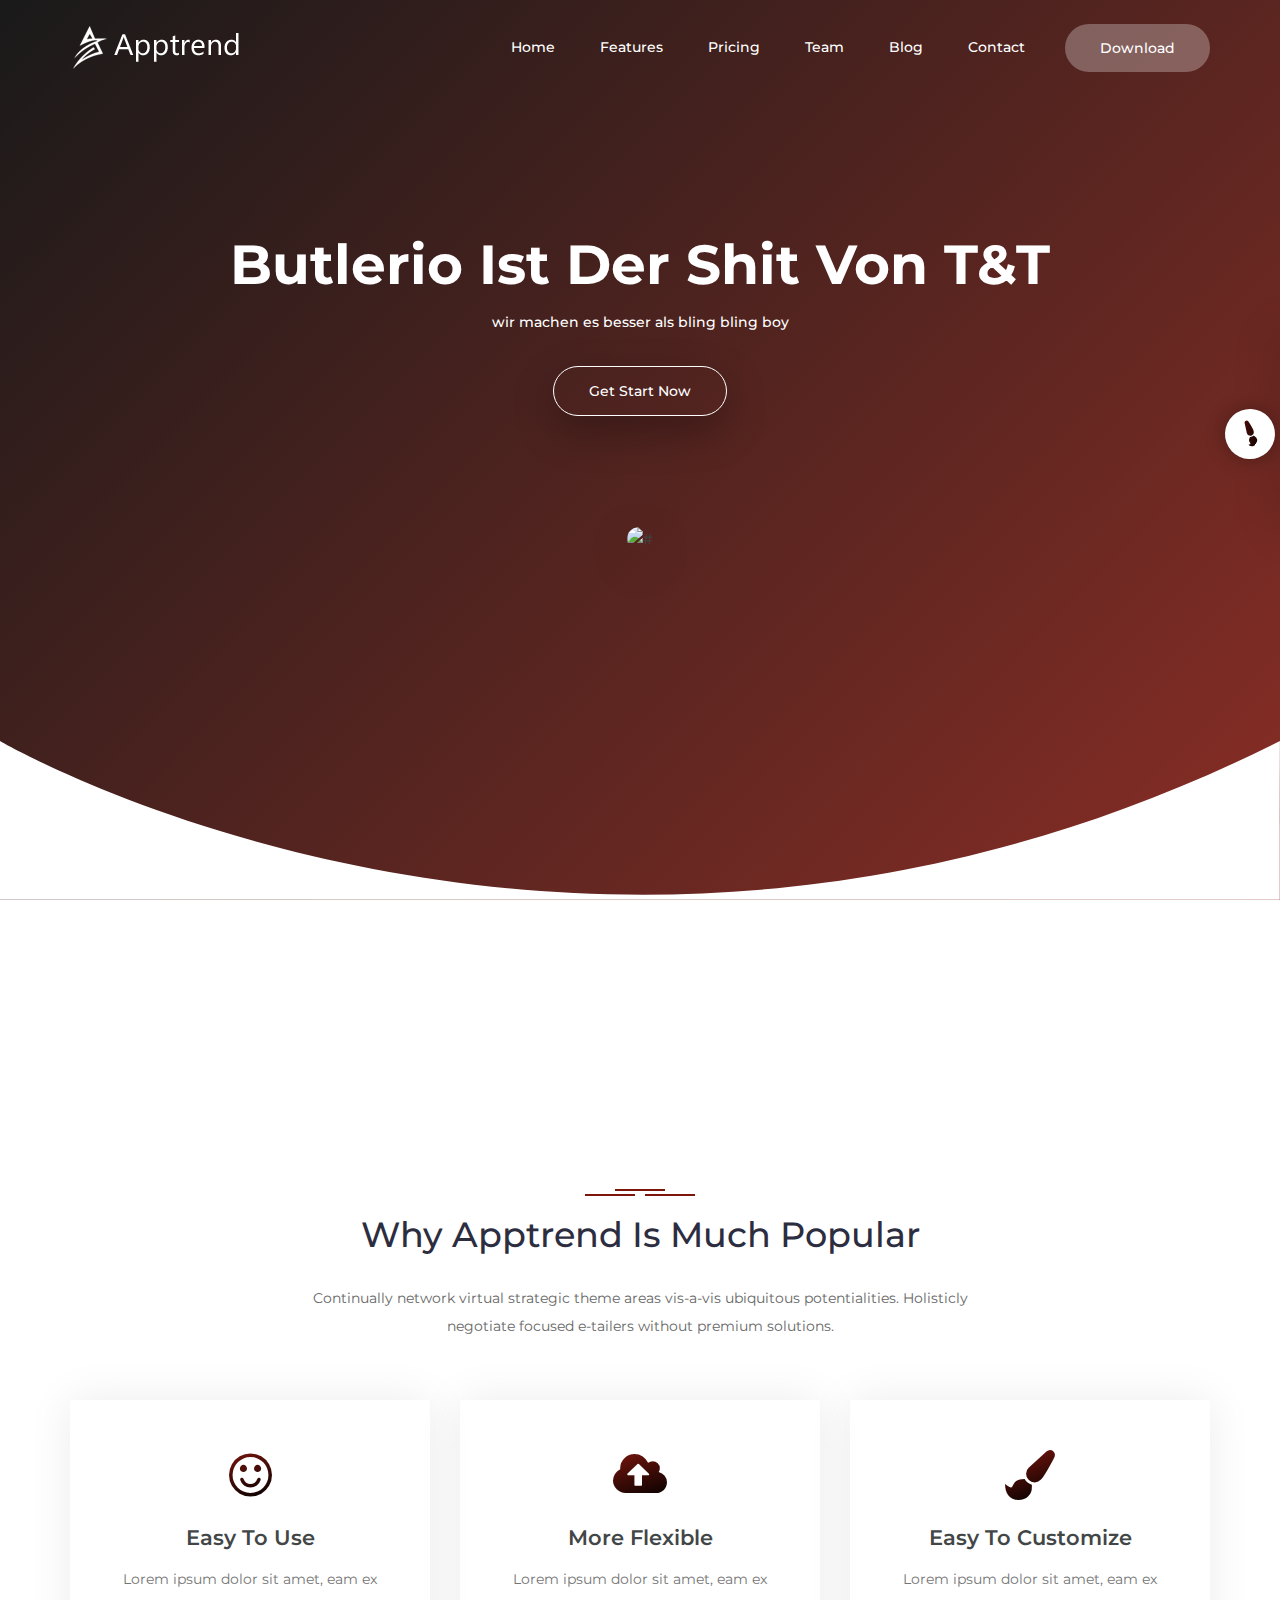
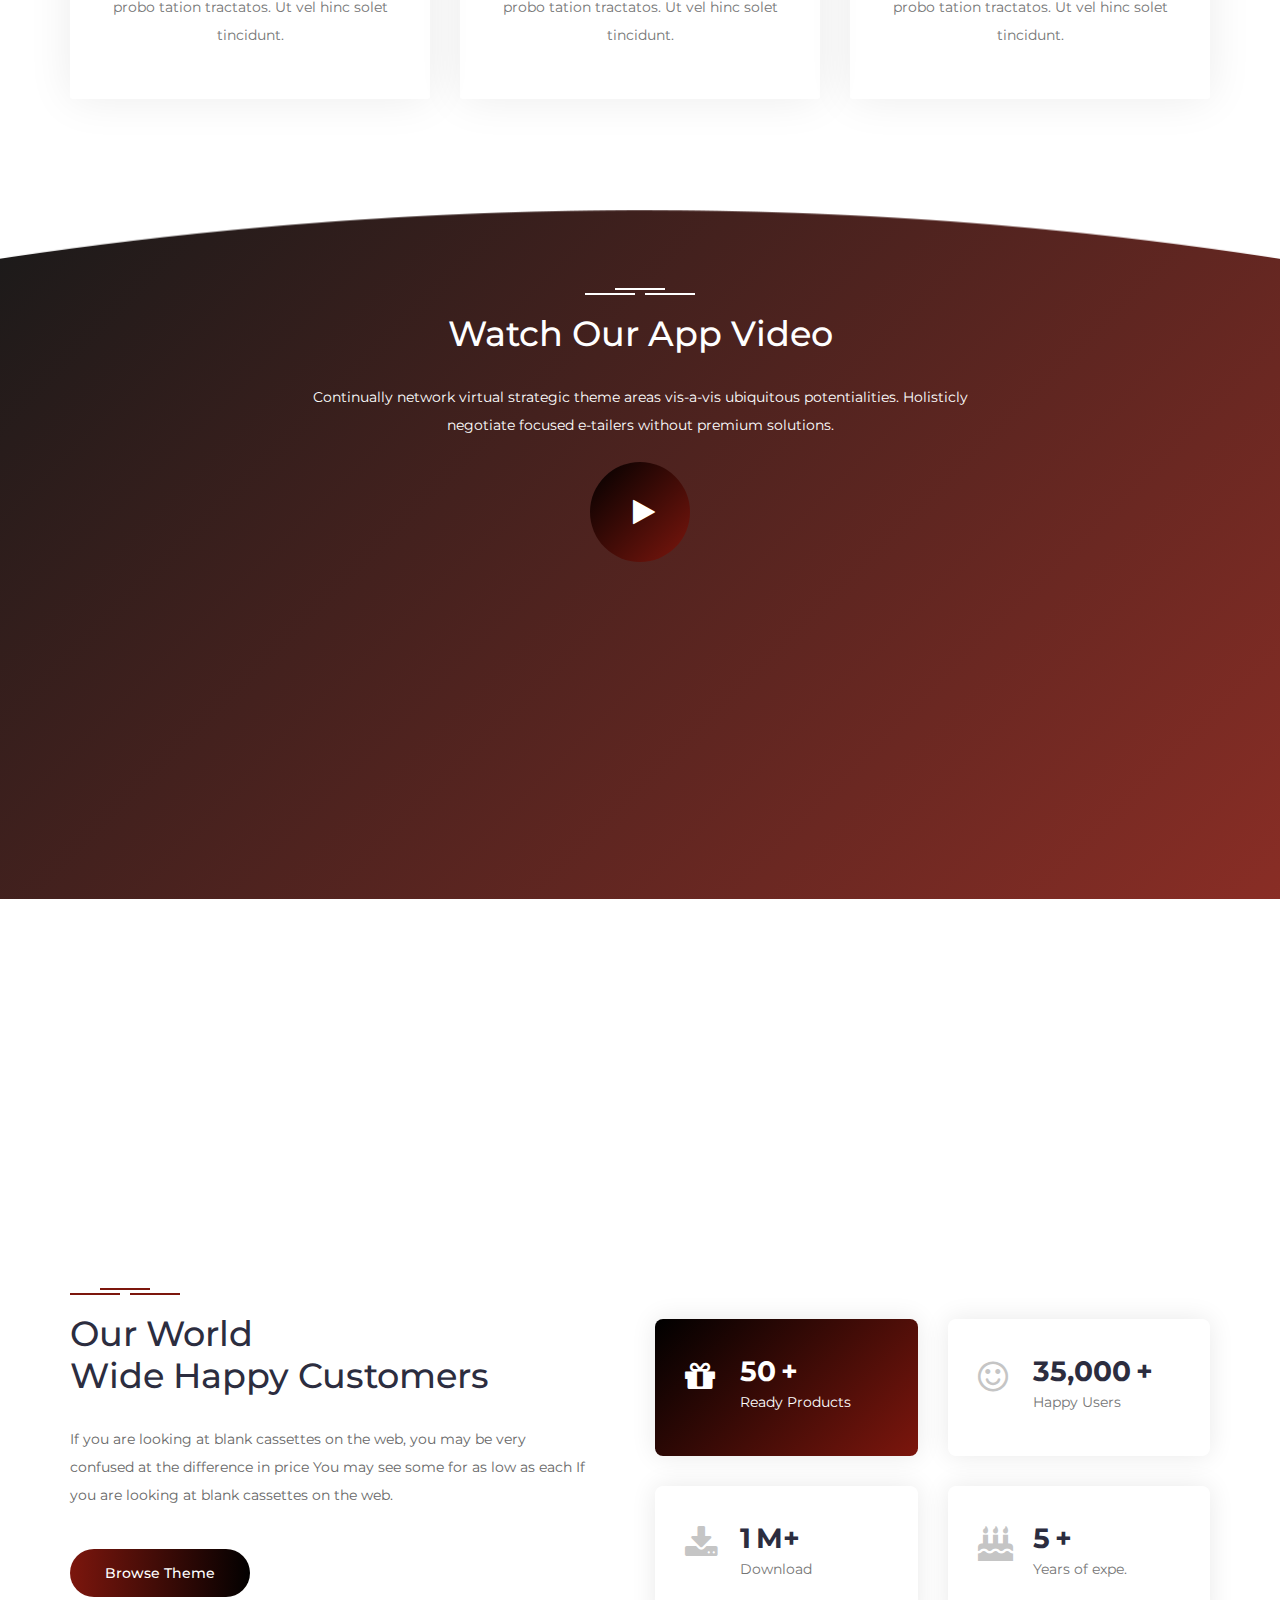
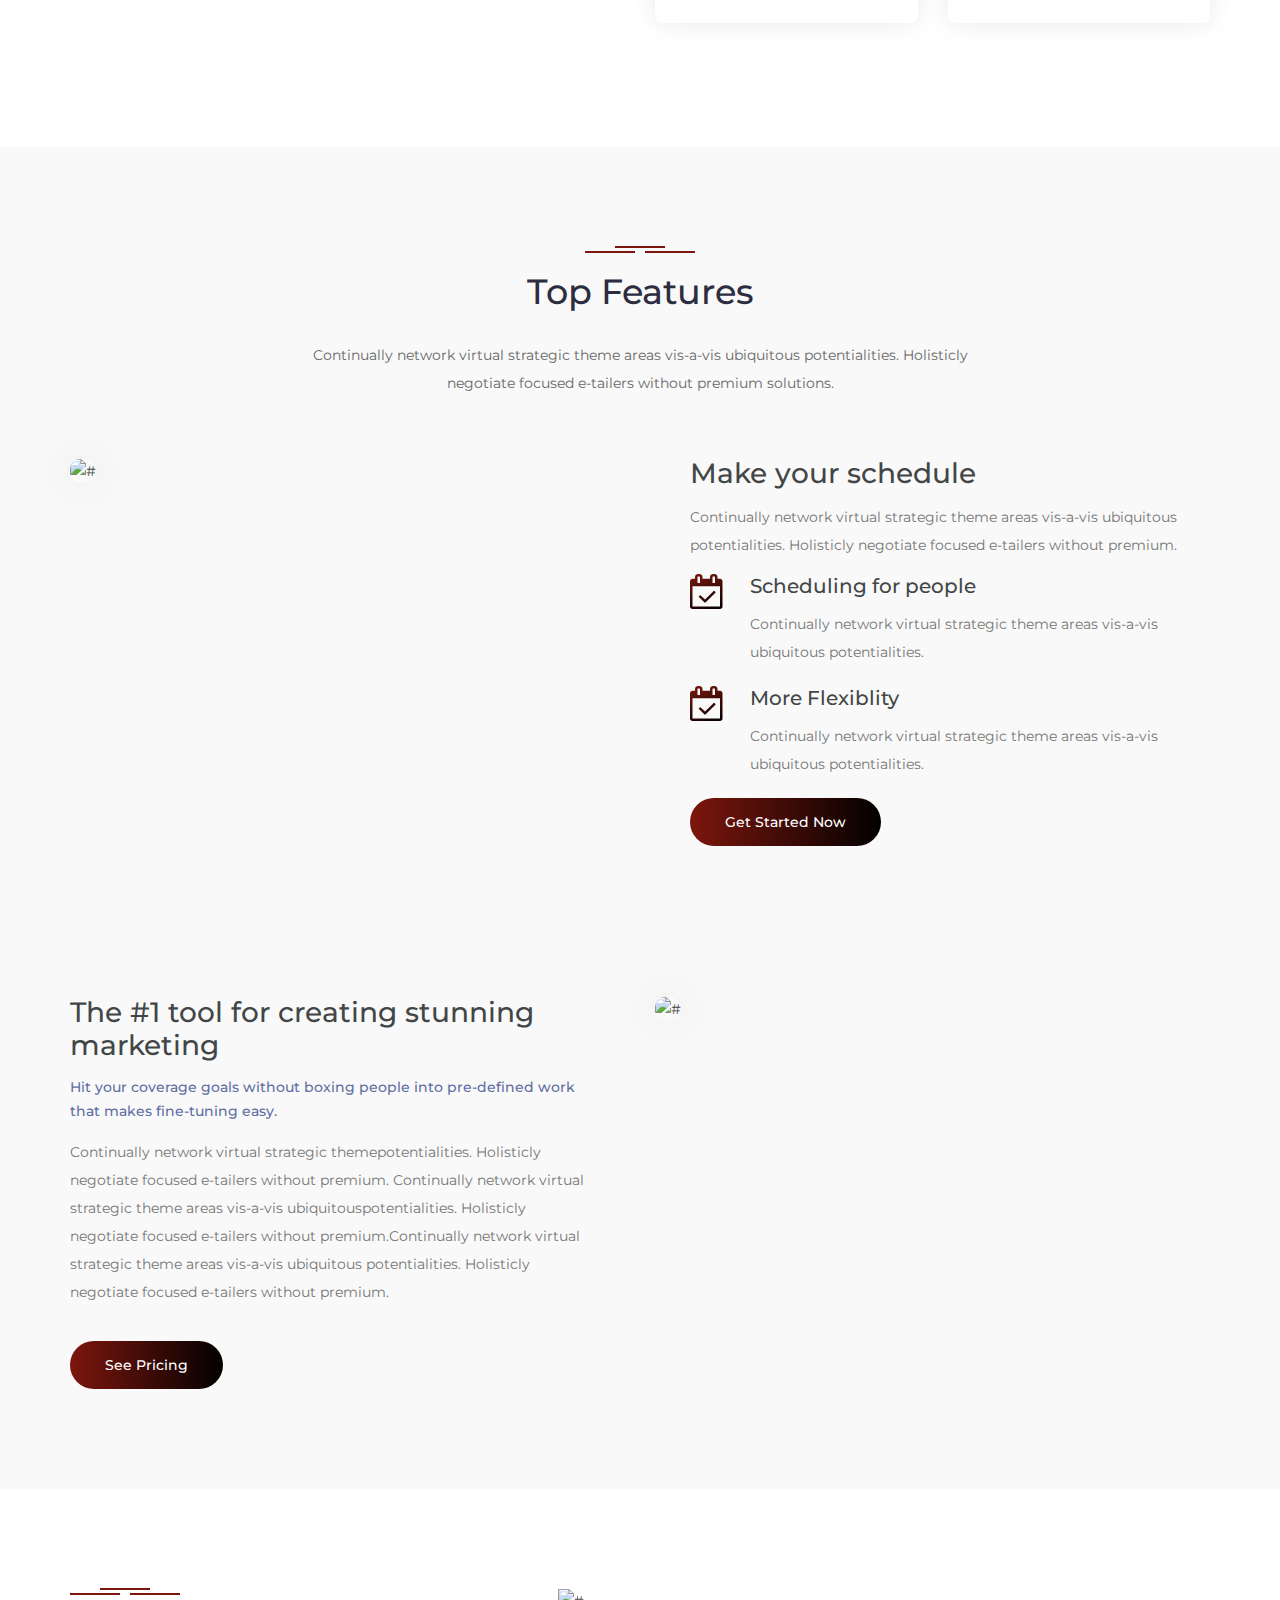
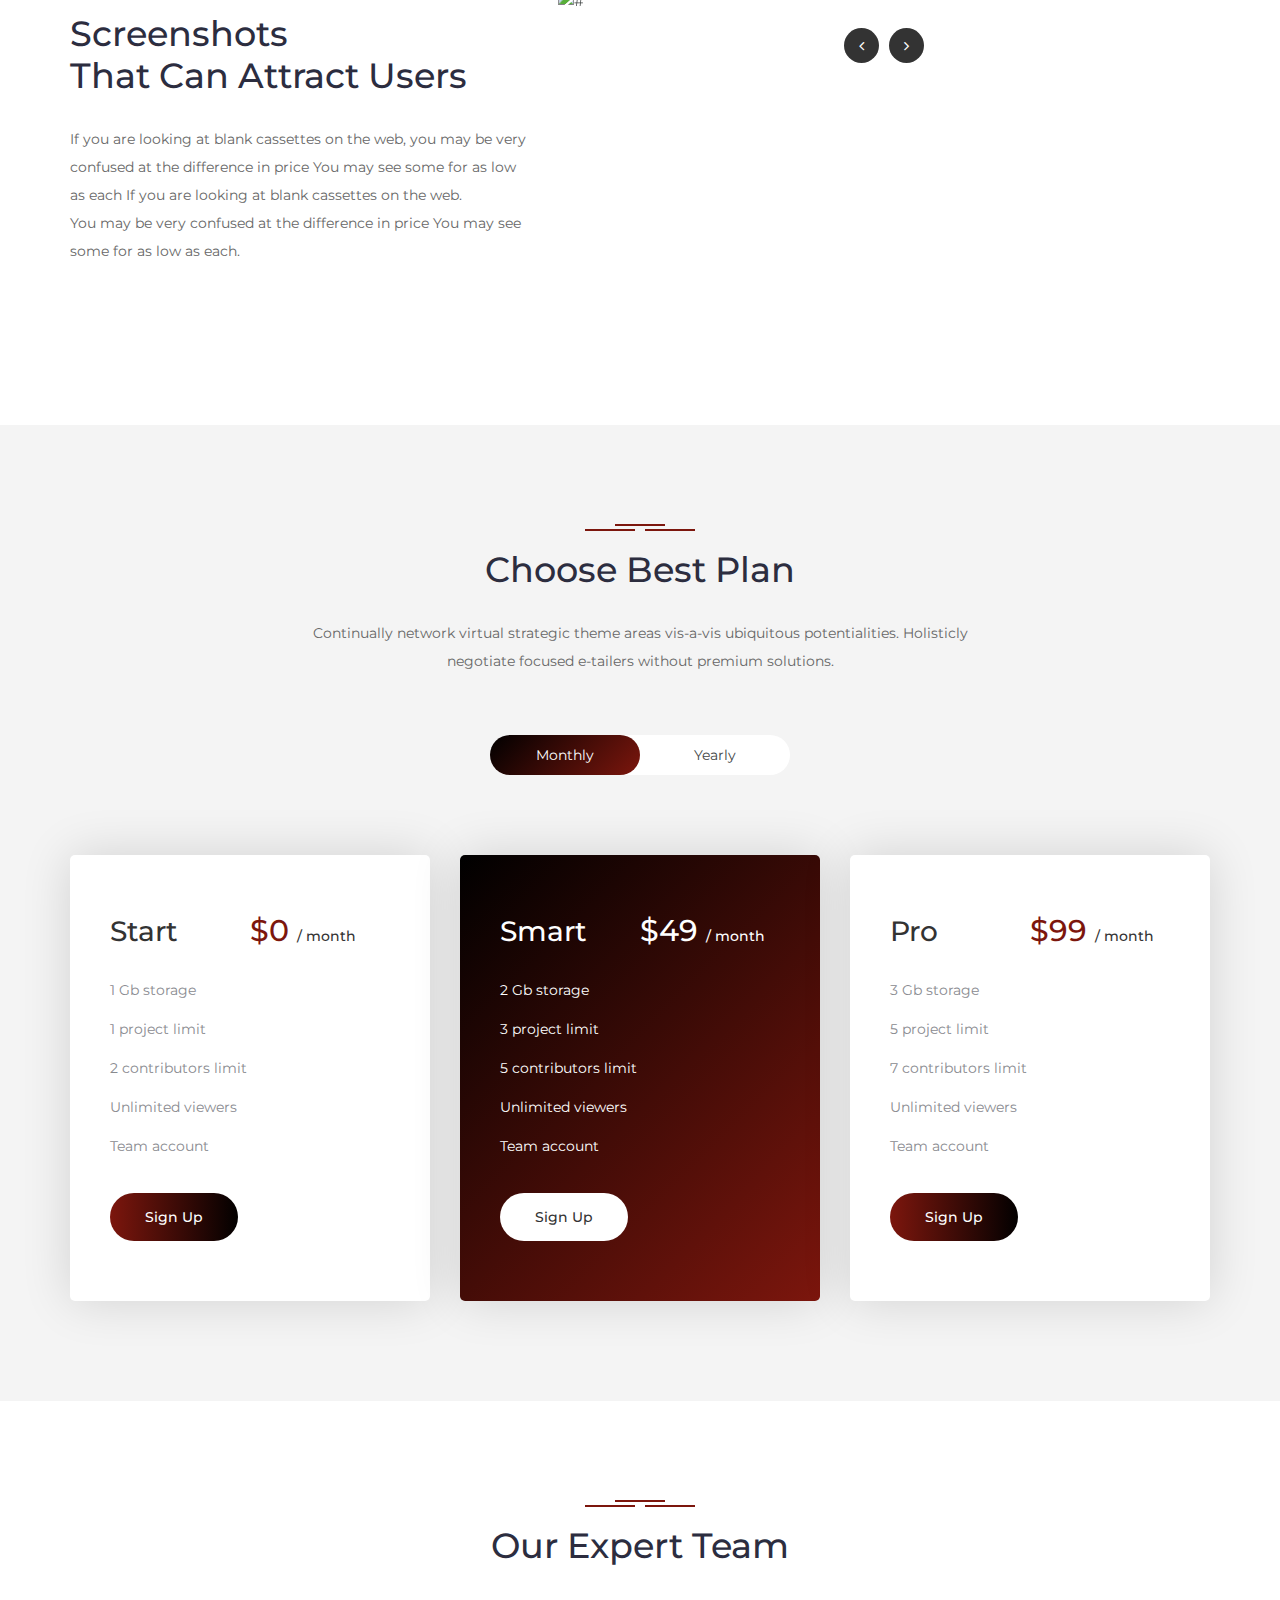
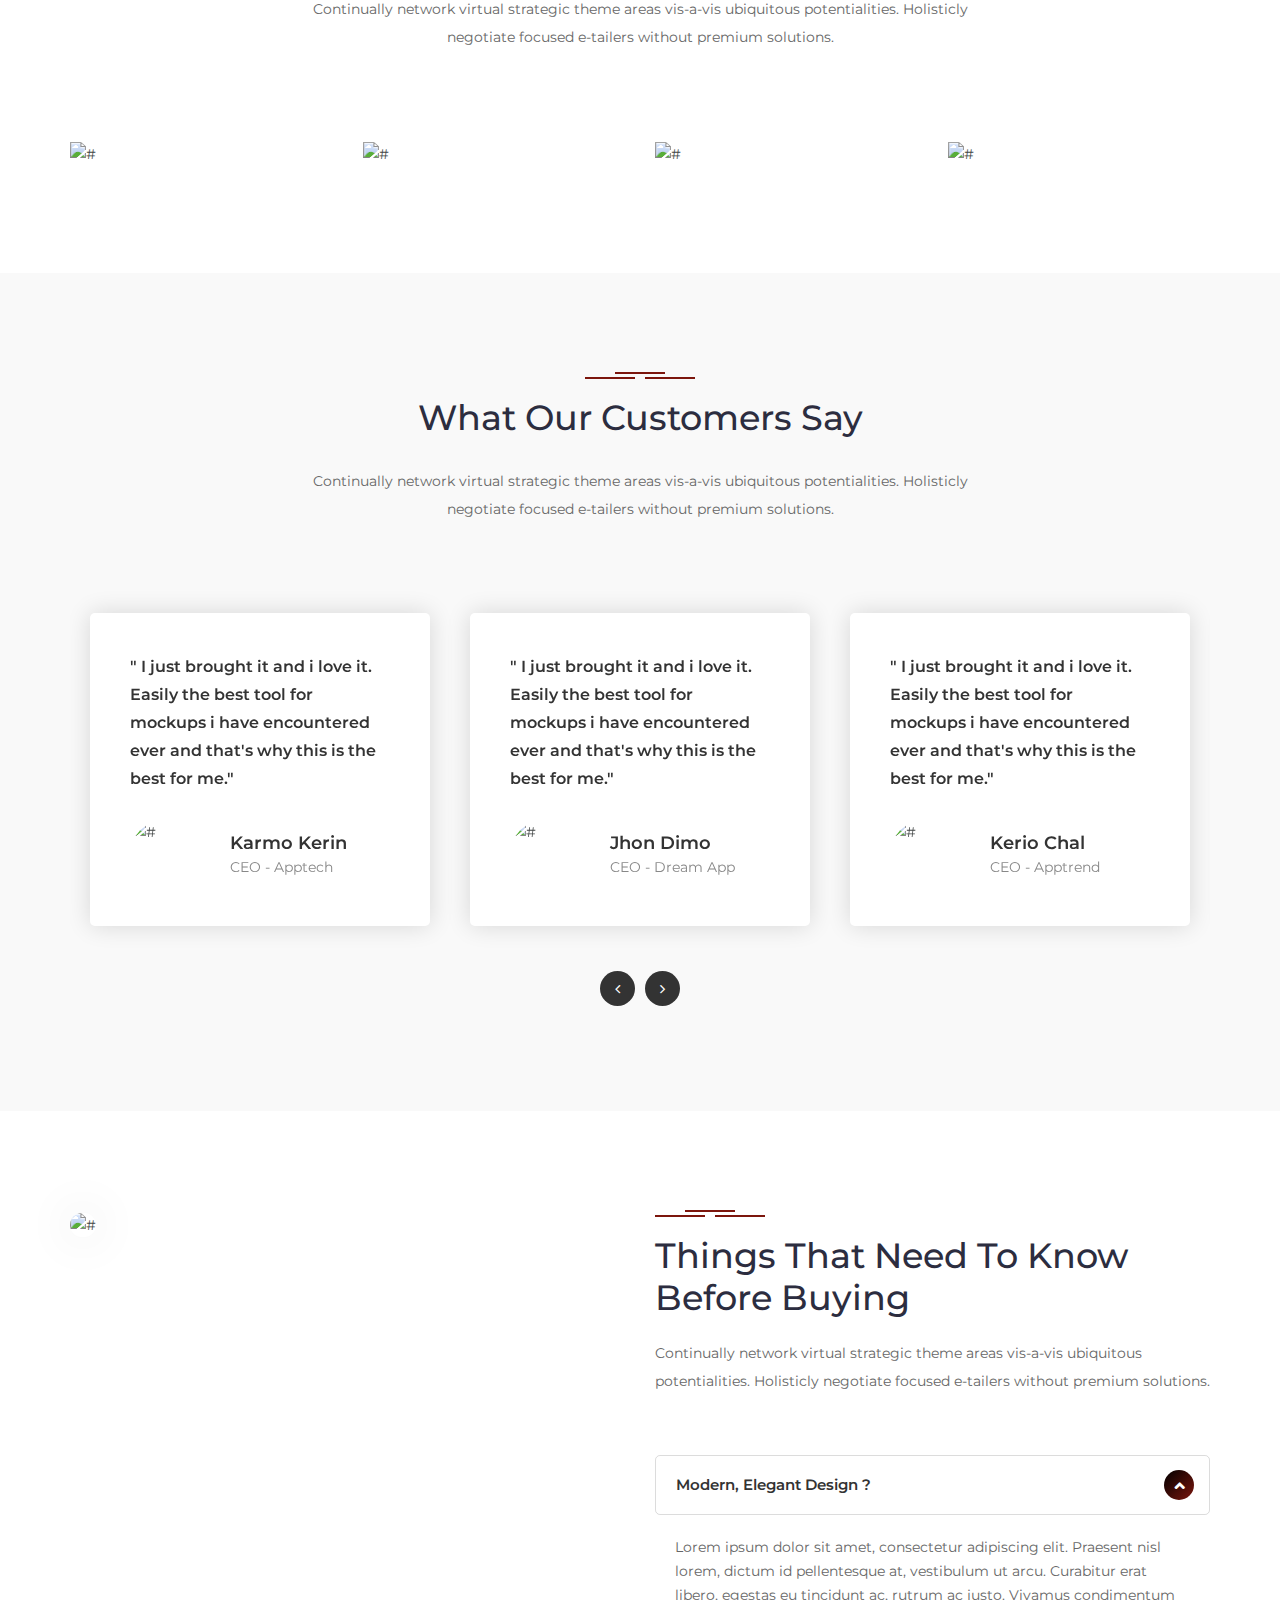
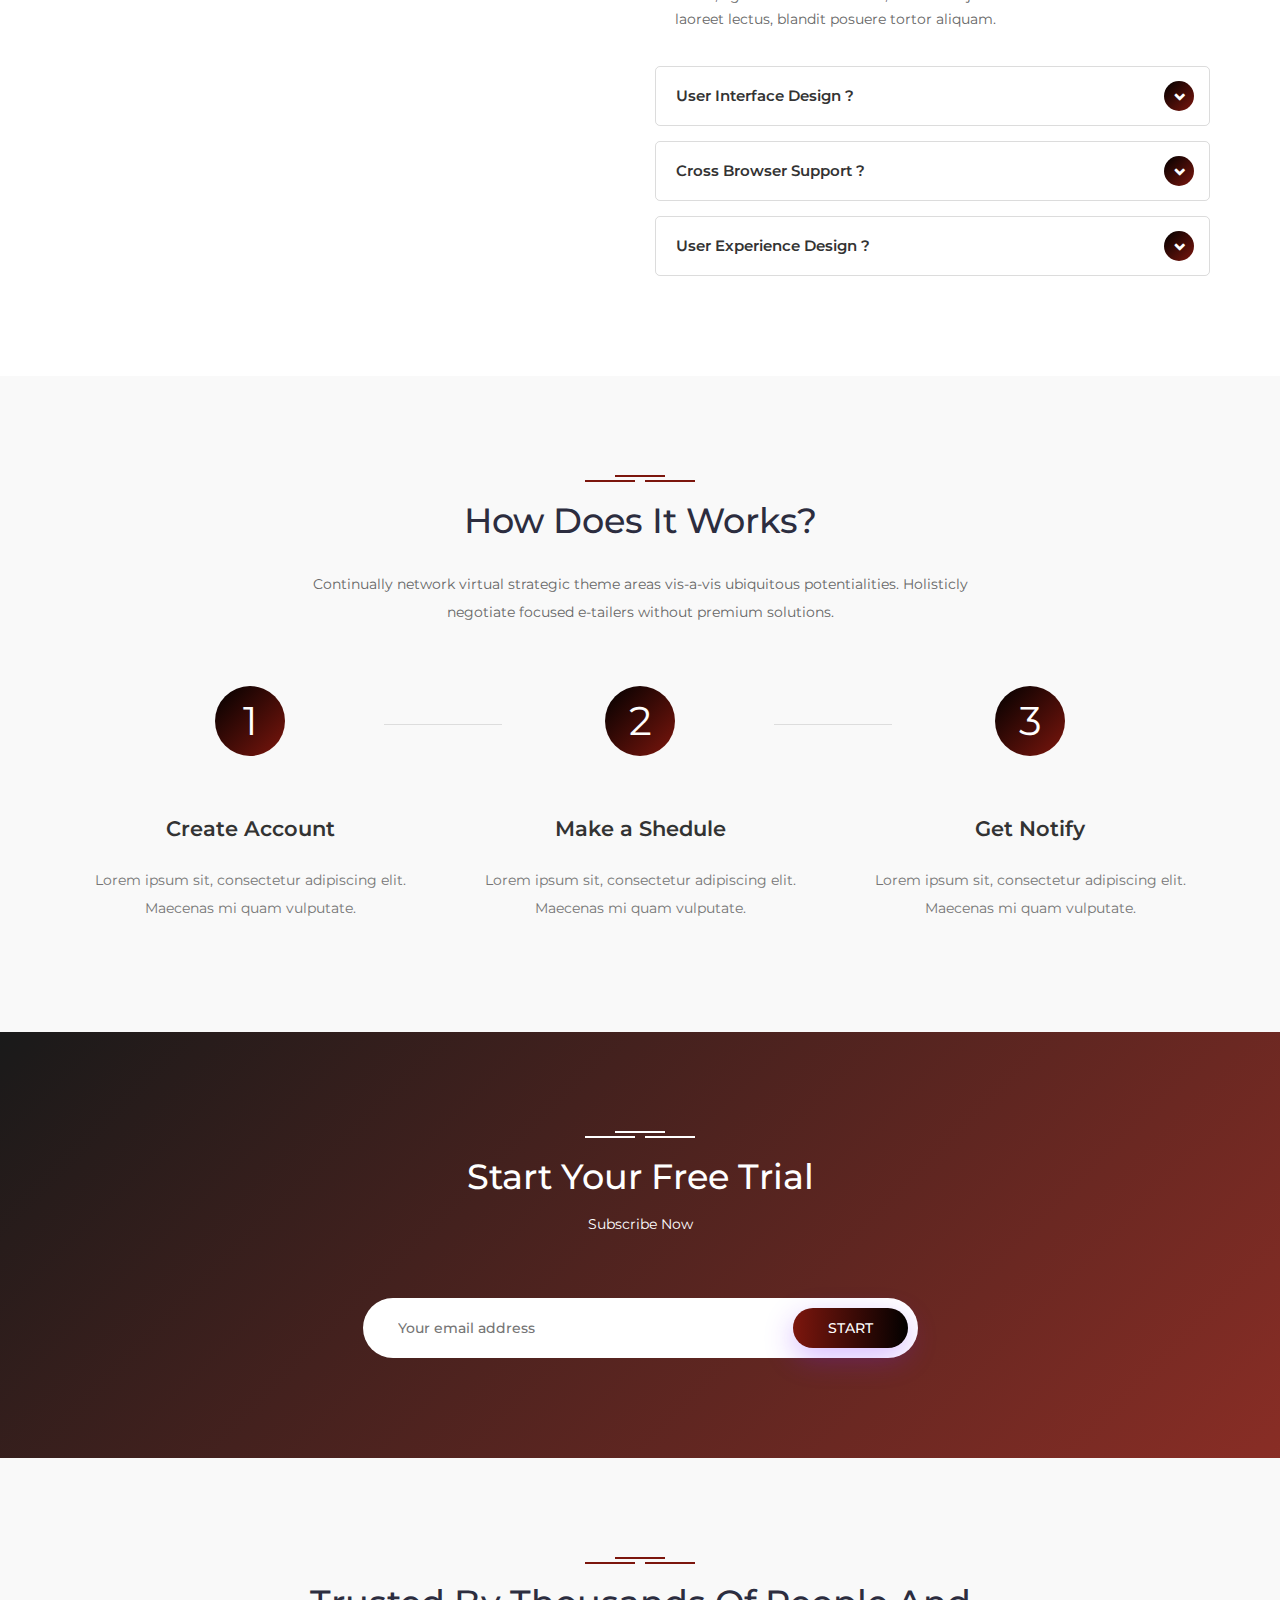
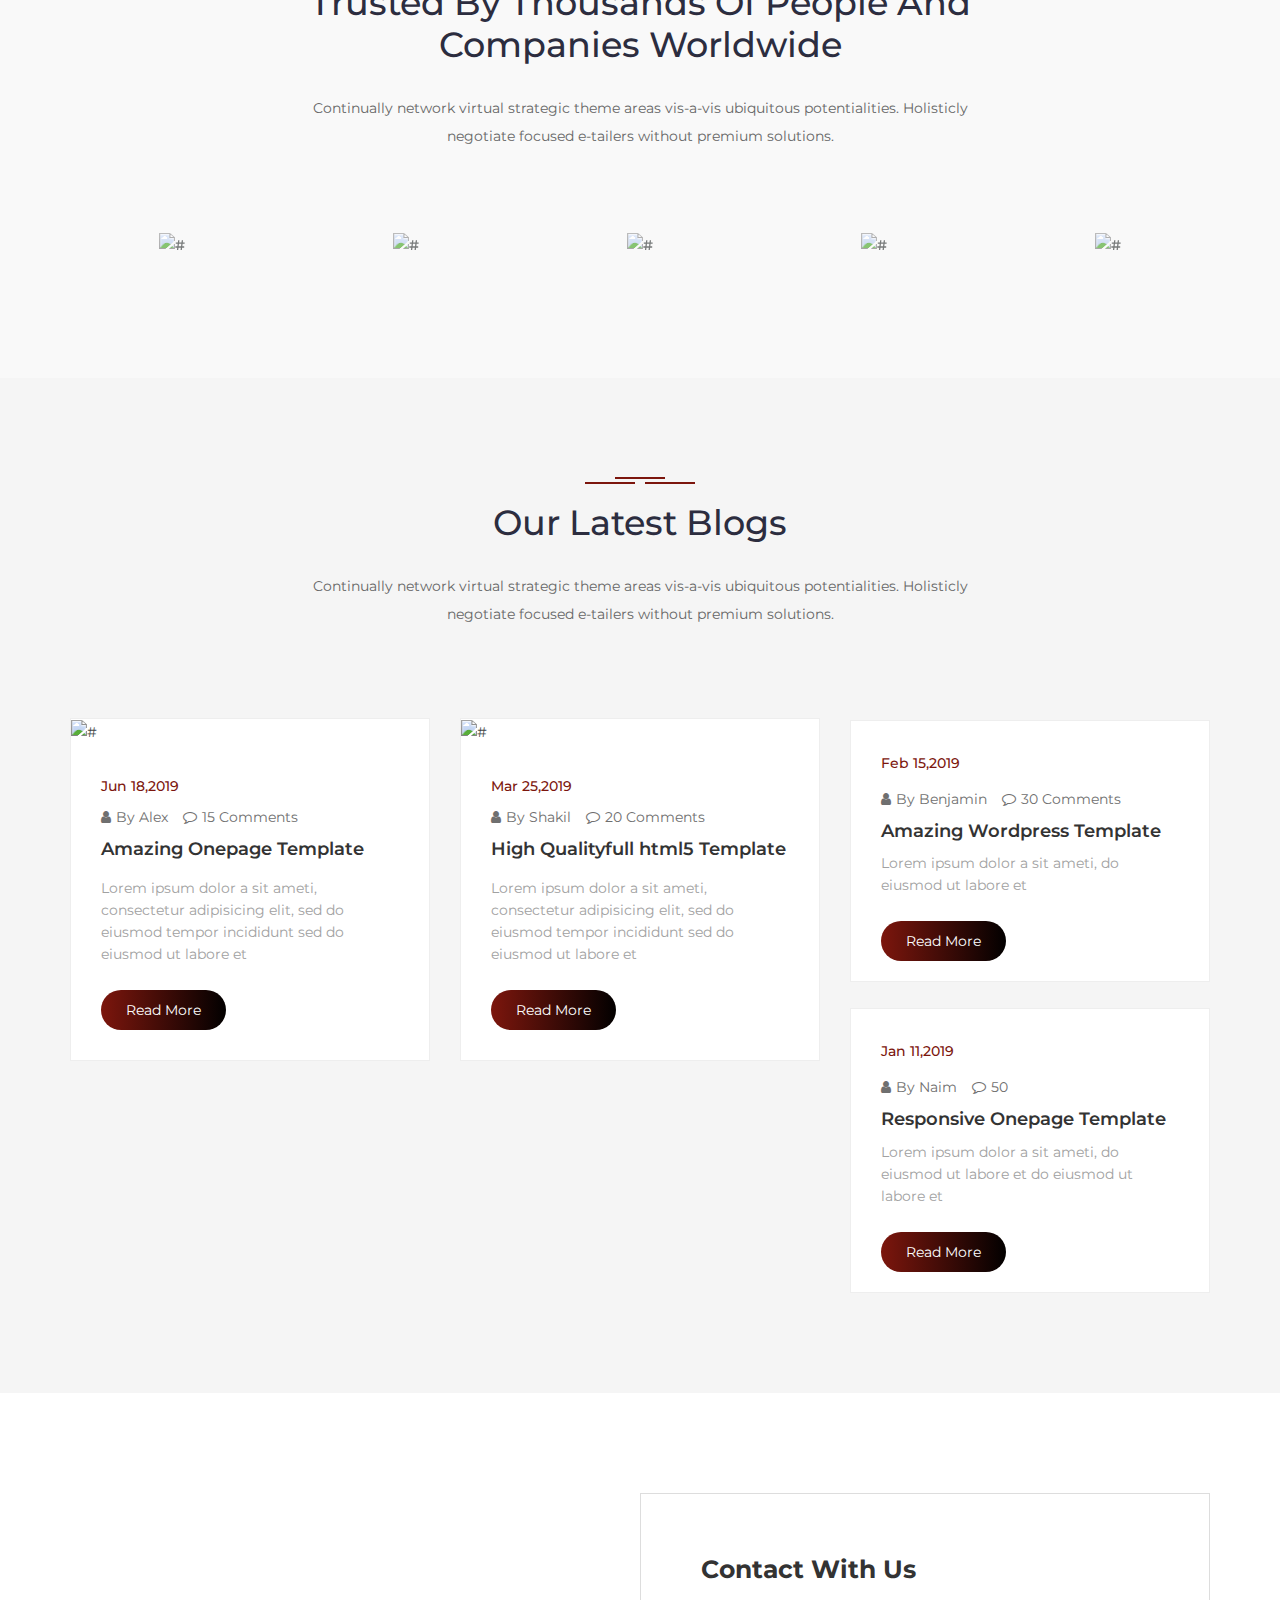
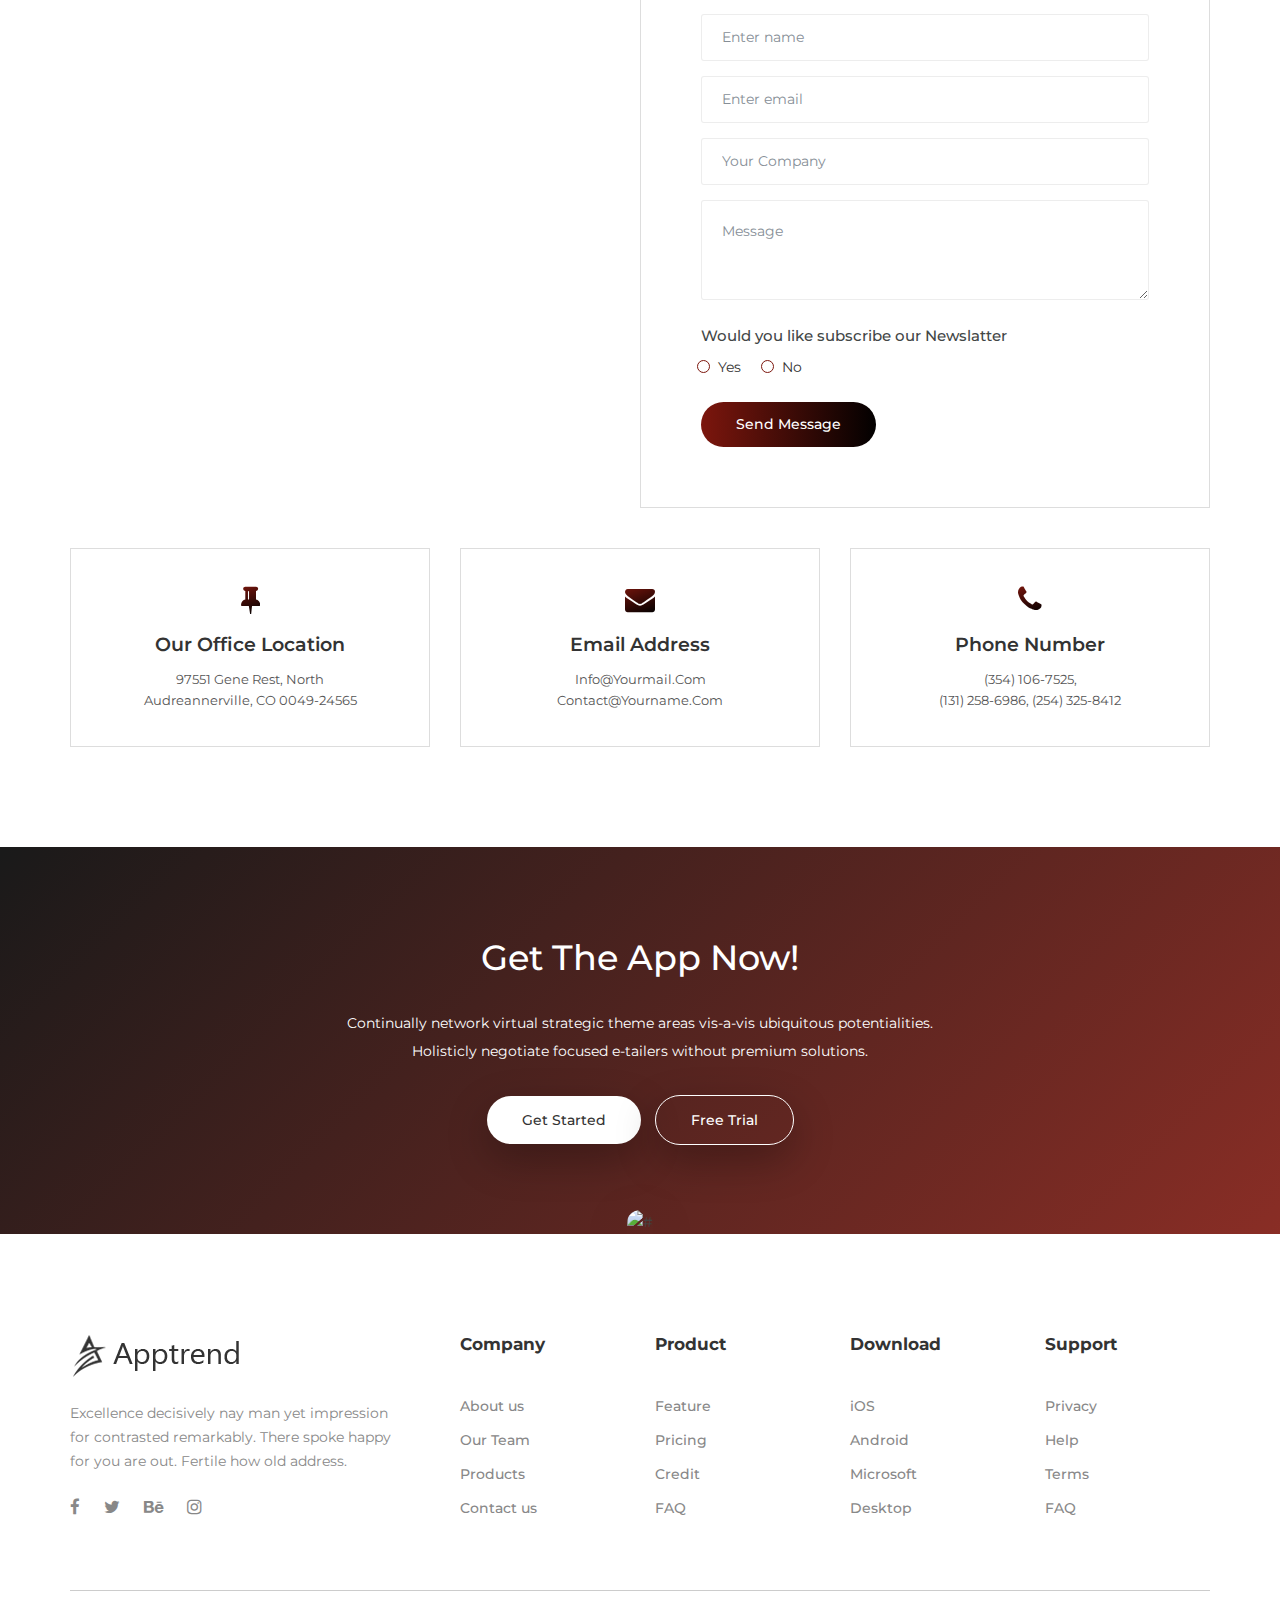
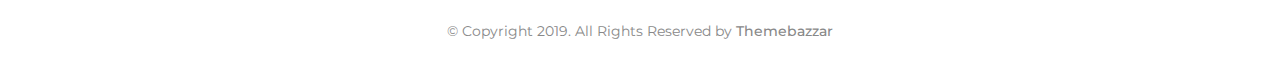
==== index.html @ e6cf793a "Update index.html" ====
<!DOCTYPE html>
<html lang="zxx">
<head>
	<!-- Meta Tag -->
    <meta charset="utf-8">
    <meta http-equiv="X-UA-Compatible" content="IE=edge">
	<meta name='copyright' content=''>
	<meta http-equiv="X-UA-Compatible" content="IE=edge">
    <meta name="viewport" content="width=device-width, initial-scale=1, shrink-to-fit=no">
	<!-- Title Tag  -->
    <title>Apptrend - Creative App & SAAS Landing HTML5 Template.</title>
	<!-- Favicon -->
	<link rel="icon" type="image/png" href="images/favicon.png">
	<!-- Web Font -->
	<link href="https://fonts.googleapis.com/css?family=Montserrat:300,400,500,600,700" rel="stylesheet">
	
	<!-- StyleSheet -->
	
	<!-- Bootstrap -->
	<link rel="stylesheet" href="css/bootstrap.css">
	<!-- Magnific Popup -->
    <link rel="stylesheet" href="css/magnific-popup.min.css">
	<!-- Font Awesome -->
    <link rel="stylesheet" href="css/font-awesome.css">
	<!-- Owl Carousel -->
    <link rel="stylesheet" href="css/owl-carousel.css">
	<!-- Slicknav -->
    <link rel="stylesheet" href="css/slicknav.min.css">
	<!-- Animat -->
    <link rel="stylesheet" href="css/animate.css">
	
	<!-- Apptrend StyleSheet -->
	<link rel="stylesheet" href="css/reset.css">
	<link rel="stylesheet" href="style.css">
    <link rel="stylesheet" href="css/responsive.css">

	<!-- Color CSS -->
		<!--<link rel="stylesheet" href="css/color/color1.css">-->
		<!--<link rel="stylesheet" href="css/color/color2.css">-->
		<!--<link rel="stylesheet" href="css/color/color3.css">-->
		<!--<link rel="stylesheet" href="css/color/color4.css">-->
		<link rel="stylesheet" href="css/color/color5.css">


		<link rel="stylesheet" href="#" id="colors">
		
	
</head>
<body class="js">
	
	<!-- Preloader -->
	<div class="spinner-wrapper">
		<div class="spinner">
			<h4>Loading</h4>
			<div class="bounce1"></div>
			<div class="bounce2"></div>
			<div class="bounce3"></div>
		</div>
	</div>
	<!-- End of preloader -->
	
	<!-- Apptrend Color Plate -->
	<div class="color-plate">
		<a class="icon"><i class="fa fa-paint-brush" aria-hidden="true"></i></a>
		<h2>Choose Color</h2>
		<span class="color1"></span>
		<span class="color2"></span>
		<span class="color3"></span>
		<span class="color4"></span>
	</div>
	<!-- /End Color Plate -->

	<!-- Header Area -->
	<header id="site-header" class="site-header">
		<!-- Header Bottom -->
		<div class="header-bottom">
			<div class="container">
				<div class="row">
					<div class="col-lg-3 col-md-3 col-12">
						<!-- Logo -->
						<div class="logo">
							<a href="index.html"><img src="images/logo-light.png" alt="#"></a>
						</div>
						<!-- End Logo -->
						<div class="mobile-nav"></div>
					</div>
					<div class="col-lg-9 col-md-9 col-12">
						<!-- Main Menu -->
						<div class="main-menu">
							<nav class="navigation ">
								<ul class="nav menu">
									<li class="active"><a href="#">Home</a></li>
									<li><a href="#app-features">Features</a></li>
									<li><a href="#pricing">pricing</a></li>
									<li><a href="#team">team</a></li>
									<li><a href="#blog">blog </a></li>
									<li><a href="#contact">contact</a></li>
								</ul>
							</nav>
							<a href="#" class="button">Download</a>
						</div>
						<!--/ End Main Menu -->
					</div>
				</div>
			</div>
		</div>
		<!--/ End Header Bottom -->
    </header>
	<!--/ End Header Area -->
	
	<!-- Hero Area -->
    <section id="hero-area" class="hero-area overlay">
		<div class="hero-main ">
		   <div class="container">
				<div class="row">
					<div class="col-12">
						<div class="hero-inner">
							<!-- Welcome Text -->
							<div class="welcome-text">	
								<h1>Butlerio ist der Shit von T&T</h1>
								<p>wir machen es besser als bling bling boy</p>
								<a href="#" class="button">Get start now</a>
							</div>
							<!--/ End Welcome Text -->
							<!-- Hero Image -->
							<div class="hero-image">	
								<img src="https://via.placeholder.com/848x543" alt="#">
							</div>
							<!--/ End Hero Image -->
						</div>
					</div>
				</div>
			</div>
		</div>
		<div class="curv-img">
            <svg version="1.1" id="Layer_1" xmlns="http://www.w3.org/2000/svg" xmlns:xlink="http://www.w3.org/1999/xlink" x="0px" y="0px" viewBox="0 0 1920 238" enable-background="new 0 0 1920 238" xml:space="preserve">
                <path fill="#ffffff" d="M0,0c0,0,888.955,518.735,1920,0c-0.5,149.535,0,238,0,238H0V0z"/>
            </svg>
        </div>
    </section>
    <!--/ End Hero Area -->
	
    <!-- Features Area -->
	<section id="features" class="features section">
		<div class="container">
			<div class="row">
				<div class="col-12">
					<div class="section-title">
						<span class="lines"></span>
						<h2>Why Apptrend is much popular</h2>
						<p>Continually network virtual strategic theme areas vis-a-vis ubiquitous
						potentialities. Holisticly negotiate focused e-tailers without premium
						solutions. </p>
					</div>
				</div>
			</div>
			<div class="row">
				<!-- Single Feature -->
				<div class="col-lg-4 col-md-4 co-12">
					<div class="single-feature">
						<div class="feature-content">
							<div class="icon-one">
								<i class="fa fa-smile-o" aria-hidden="true"></i>
							</div>
							<h4>Easy To Use</h4>
							<p>Lorem ipsum dolor sit amet, eam ex probo tation tractatos. Ut vel hinc solet
							tincidunt.</p>
						</div>
						<div class="line"></div>
					</div>
				</div>
				<!-- /End Single Feature -->
				<!-- Single Feature -->
				<div class="col-lg-4 col-md-4 co-12">
					<div class="single-feature">
						<div class="feature-content">
							<div class="icon-two">
								<i class="fa fa-cloud-upload" aria-hidden="true"></i>
							</div>
							<h4>More Flexible</h4>
							<p>Lorem ipsum dolor sit amet, eam ex probo tation tractatos. Ut vel hinc solet
							tincidunt.</p>
						</div>
						<div class="line"></div>
					</div>
				</div>
				<!-- /End Single Feature -->
				<!-- Single Feature -->
				<div class="col-lg-4 col-md-4 co-12">
					<div class="single-feature">
						<div class="feature-content">
							<div class="icon-three">
								<i class="fa fa-paint-brush" aria-hidden="true"></i>
							</div>
							<h4>Easy To Customize</h4>
							<p>Lorem ipsum dolor sit amet, eam ex probo tation tractatos. Ut vel hinc solet
							tincidunt.</p>
						</div>
						<div class="line"></div>
					</div>
				</div>
				<!-- /End Single Feature -->
			</div>
		</div>
	</section>
	<!--/ End Features Area -->
	
	<!-- Watch Video Area -->
	<section id="watch-video" class="watch-video overlay section" data-stellar-background-ratio="0.5">
		<div class="container">
			<div class="row">
				<div class="col-12">
					<div class="section-title">
						<span class="lines"></span>
						<h2>Watch Our App Video</h2>
						<p>Continually network virtual strategic theme areas vis-a-vis ubiquitous
                        potentialities. Holisticly negotiate focused e-tailers without premium
                        solutions. </p>
					</div>
				</div>
			</div>
			<div class="row">
				<div class="col-12">
					<!-- Video Image -->
					<div class="video-image">
						<!-- Video Animation -->
						<div class="promo-video">
							<div class="waves-block">
								<div class="waves wave-1"></div>
								<div class="waves wave-2"></div>
								<div class="waves wave-3"></div>
							</div>
						</div>
						<!--/ End Video Animation -->
						<div class="video-play">
							<a href="https://www.youtube.com/watch?v=eyoDUiWZcPQ" class=" video-popup mfp-fade"><i class="fa fa-play"></i></a>
						</div>
						<img src="https://via.placeholder.com/850x550" alt="#">
					</div>
					<!--/ End Video Image -->
				</div>
			</div>
		</div>
	</section>
	<!--/ End Watch Video Area --> 
	
	<!-- Contributions -->
	<section class="c-butions section">
		<div class="container">
			<div class="row">
				<div class="col-lg-6 col-12">
					<div class="section-title ">
                        <span class="lines"></span>
                        <h2>Our World <br> Wide happy Customers</h2>
                        <p>If you are looking at blank cassettes on the web, you may be very confused at the
							difference in price You may see some for as low as each If you are looking at blank
                            cassettes on the web.</p>
						<a href="portfolio.html" class="button">Browse Theme</a>
                    </div>
				</div>
				<div class="col-lg-6 col-12">
					<div class="c-head">
						<div class="row">
							<div class="col-lg-6 col-md-6 col-12">
								<div class="single-butions active">
									<i class="fa fa-gift" aria-hidden="true"></i>
									<span class="number">50</span><span class="latter">+</span>
									<p>Ready Products</p>
								</div>
							</div>
							<div class="col-lg-6 col-md-6 col-12">
								<div class="single-butions">
									<i class="fa fa-smile-o" aria-hidden="true"></i>
									<span class="number">35,000</span><span class="latter">+</span>
									<p>Happy Users</p>
								</div>
							</div>
							<div class="col-lg-6 col-md-6 col-12">
								<div class="single-butions">
									<i class="fa fa-download" aria-hidden="true"></i>
									<span class="number">1</span><span class="latter">M+</span>
									<p>Download</p>
								</div>
							</div>
							<div class="col-lg-6 col-md-6 col-12">
								<div class="single-butions">
									<i class="fa fa-birthday-cake" aria-hidden="true"></i>
									<span class="number">5</span><span class="latter">+</span>
									<p>Years of expe.</p>
								</div>
							</div>
						</div>
					</div>
				</div>
			</div>
		</div>
	</section>
	<!-- End Contributions Area -->
	
	<!-- Start App Features -->
    <section class="app-features section" id="app-features">
        <div class="container">
			<div class="row">
				<div class="col-12">
					<div class="section-title">
						<span class="lines"></span>
						<h2>Top Features</h2>
						<p>Continually network virtual strategic theme areas vis-a-vis ubiquitous
						potentialities. Holisticly negotiate focused e-tailers without premium
						solutions. </p>
					</div>
				</div>
			</div>
			<div class="single-feature">
				<div class="row">
					<div class="col-lg-6 col-12">
						<!-- Feature Image -->
						<div class="feature-image">
							<img src="https://via.placeholder.com/620x445" alt="#">
						</div>
						<!-- End Feature Image -->
					</div>
					<div class="col-lg-6 col-12">
						<!-- Feature Content -->
						<div class="feature-content">
							<h3 class="title">Make your schedule</h3>
							<p class="title-p">Continually network virtual strategic theme areas vis-a-vis ubiquitous
							potentialities. Holisticly negotiate focused e-tailers without premium. </p>
							<div class="list">
								<div class="single-list">
									<i class="fa fa-calendar-check-o" aria-hidden="true"></i>
									<h5>Scheduling for people</h5>
									<p>Continually network virtual strategic theme areas vis-a-vis ubiquitous potentialities.</p>
								</div>
								<div class="single-list">
									<i class="fa fa-calendar-check-o" aria-hidden="true"></i>
									<h5>More Flexiblity</h5>
									<p>Continually network virtual strategic theme areas vis-a-vis ubiquitous potentialities.</p>
								</div>
							</div>
							<a href="#" class="button">Get Started now</a>
						</div>
						<!-- End Feature Content -->
					</div>
				</div>
			</div>
			<div class="single-feature content-left">
				<div class="row">
					<div class="col-lg-6 col-12">
						<!-- Feature Content -->
						<div class="feature-content">
							<h3 class="title">The #1 tool for creating stunning marketing</h3>
							<a href="#" class="link">Hit your coverage goals without boxing people into pre-defined work that makes fine-tuning easy.</a>
							<p class="title-p">Continually network virtual strategic themepotentialities. Holisticly negotiate focused e-tailers without premium. Continually network virtual strategic theme areas vis-a-vis ubiquitouspotentialities. Holisticly negotiate focused e-tailers without premium.Continually network virtual strategic theme areas vis-a-vis ubiquitous potentialities. Holisticly negotiate focused e-tailers without premium. </p>
							<a href="#" class="button">See pricing</a>
						</div>
						<!-- End Feature Content -->
					</div>
					<div class="col-lg-6 col-12">
						<!-- Feature Image -->
						<div class="feature-image">
							<img src="https://via.placeholder.com/620x445" alt="#">
						</div>
						<!-- End Feature Image -->
					</div>
				</div>
			</div>
        </div>
    </section>
    <!-- /End App Features -->
	
	<!-- Start App Screenshots area -->
    <section class="screenshots-area section">
        <div class="container">
            <div class="row">
                <div class="col-lg-5 col-12">
                    <div class="about-left-content">
                        <div class="section-title">
                            <span class="lines"></span>
                            <h2>Screenshots <br> That Can Attract Users</h2>
                            <p>If you are looking at blank cassettes on the web, you may be very confused at the
                                difference in price You may see some for as low as each If you are looking at blank
                                cassettes on the web.</p>
                            <p>You may be very confused at the difference in price You may see some for as low as each.</p>
                        </div>
                    </div>
                </div>
                <div class="col-lg-7 col-12">
                    <div class="right-side-content ">
                        <div class="screenshots-carousel owl-carousel">
                            <!-- single-carousel -->
                            <div class="single-screenshots">
                                <img src="https://via.placeholder.com/970x515" alt="#">
                            </div>
                            <!-- single-carousel -->
                            <div class="single-screenshots">
                                <img src="https://via.placeholder.com/970x515" alt="#">
                            </div>
                        </div>
                    </div>
                </div>
            </div>
        </div>
    </section>
    <!-- End App Screenshots area -->
	
	<!-- Start Pricing Area -->
	<section class="section pricing-area" id="pricing">
		<div class="container">
			<div class="pricing">
				<div class="row">
					<div class="col-12">
						<div class="section-title">
							<span class="lines"></span>
							<h2>Choose best plan</h2>
							<p>Continually network virtual strategic theme areas vis-a-vis ubiquitous
							potentialities. Holisticly negotiate focused e-tailers without premium
							solutions. </p>
						</div>
					</div>
				</div>
				<div class="row">
					<div class="col-12">
						<div class="pricing__switcher switcher">
							<div class="switcher__buttons">
								<div class="switcher__button switcher__button--enabled">Monthly</div> 
								<div class="switcher__button">Yearly</div>
								<div class="switcher__border"></div>
							</div>
						</div>
					</div>
				</div>
				<div class="row">
					<div class="col-lg-4 col-12">
						<div class="pricing__plan">
							<div class="pricing-top">
								<h3 class="pricing__title">Start</h3>   
								<div class="pricing__values">
									<div class="pricing__value pricing__value--show">$0 <span>/ month</span></div>
									<div class="pricing__value pricing__value--hide pricing__value--hidden">$0 <span>/ year</span></div>
								</div>	
							</div>	
							<ul class="pricing__list">
								<li>1 Gb storage</li>
								<li>1 project limit</li>
								<li>2 contributors limit</li>	
								<li>Unlimited viewers</li>		
								<li>Team account</li>			
							</ul> 
							<div class="pricing-button ">
								<a href="#" class="button">Sign up</a>
							</div>
						</div>
					</div>
					<div class="col-lg-4 col-12">
						<div class="pricing__plan active">
							<div class="pricing-top">
								<h3 class="pricing__title">smart</h3>       
								<div class="pricing__values">
									<div class="pricing__value pricing__value--show">$49 <span>/ month</span></div>
									<div class="pricing__value pricing__value--hide pricing__value--hidden">$99 <span>/ year</span></div>
								</div>
							</div>
							<ul class="pricing__list">
								<li>2 Gb storage</li>
								<li>3 project limit</li>
								<li>5 contributors limit</li>	
								<li>Unlimited viewers</li>		
								<li>Team account</li>	
							</ul> 
							<div class="pricing-button ">
								<a href="#" class="button">Sign up</a>
							</div>
						</div>
					</div>
					<div class="col-lg-4 col-12">
						<div class="pricing__plan">
							<div class="pricing-top">
								<h3 class="pricing__title">pro</h3>       
								<div class="pricing__values">
									<div class="pricing__value pricing__value--show">$99 <span>/ month</span></div>
									<div class="pricing__value pricing__value--hide pricing__value--hidden">$199 <span>/ year</span></div>
								</div>
							</div>
							<ul class="pricing__list">
								<li>3 Gb storage</li>
								<li>5 project limit</li>
								<li>7 contributors limit</li>	
								<li>Unlimited viewers</li>		
								<li>Team account</li>	
							</ul> 
							<div class="pricing-button ">
								<a href="#" class="button">Sign up</a>
							</div>
						</div> 	
					</div> 	
				</div>
			</div>
		</div>
	</section>
	<!-- /End Pricing Area -->	
		
	<!-- Start Team -->
	<section id="team" class="team section">
		<div class="container">
			<div class="row">
				<div class="col-12">
					<div class="section-title">
						<span class="lines"></span>
						<h2>Our Expert Team</h2>
						<p>Continually network virtual strategic theme areas vis-a-vis ubiquitous
						potentialities. Holisticly negotiate focused e-tailers without premium
						solutions. </p>
					</div>
				</div>
			</div>
			<div class="row">
				<!-- Single Team -->
				<div class="col-lg-3 col-md-6 col-12">
					<div class="single-team overlay">
						<!-- Image -->
						<div class="image">
							<img src="https://via.placeholder.com/270x350" alt="#">
						</div>
						<!-- End Image -->
						<!-- Info Box -->
						<div class="info-box">
							<h4 class="name"><a href="#">Naimur Rahman</a></h4>
							<span class="designation">Designer</span>
						</div>
						<!-- End Info Box -->
						<!-- Social -->
						<div class="social-links">
							<ul class="social">
								<li><a href="#"><i class="fa fa-facebook-f"></i></a></li>
								<li><a href="#"><i class="fa fa-twitter"></i></a></li>
								<li><a href="#"><i class="fa fa-behance"></i></a></li>
								<li><a href="#"><i class="fa fa-instagram"></i></a></li>
							</ul>
						</div>
						<!-- End Social -->
						<!-- Caption Box -->
						<div class="caption-box">
							<h4 class="name">Naimur Rahman</h4>
							<span class="designation">Designer</span>
						</div>
						<!-- End Caption Box -->
					</div>
				</div>	
				<!-- End Single Team -->
				<!-- Single Team -->
				<div class="col-lg-3 col-md-6 col-12">
					<div class="single-team overlay">
						<!-- Image -->
						<div class="image">
							<img src="https://via.placeholder.com/270x350" alt="#">
						</div>
						<!-- End Image -->
						<!-- Info Box -->
						<div class="info-box">
							<h4 class="name"><a href="#">Shakil Hossain</a></h4>
							<span class="designation">Developer</span>
						</div>
						<!-- End Info Box -->
						<!-- Social -->
						<div class="social-links">
							<ul class="social">
								<li><a href="#"><i class="fa fa-facebook-f"></i></a></li>
								<li><a href="#"><i class="fa fa-twitter"></i></a></li>
								<li><a href="#"><i class="fa fa-behance"></i></a></li>
								<li><a href="#"><i class="fa fa-instagram"></i></a></li>
							</ul>
						</div>
						<!-- End Social -->
						<!-- Caption Box -->
						<div class="caption-box">
							<h4 class="name">Shakil Hossain</h4>
							<span class="designation">Developer</span>
						</div>
						<!-- End Caption Box -->
					</div>
				</div>	
				<!-- End Single Team -->
				<!-- Single Team -->
				<div class="col-lg-3 col-md-6 col-12">
					<div class="single-team overlay">
						<!-- Image -->
						<div class="image">
							<img src="https://via.placeholder.com/270x350" alt="#">
						</div>
						<!-- End Image -->
						<!-- Info Box -->
						<div class="info-box">
							<h4 class="name"><a href="#">Tamim Ahmed</a></h4>
							<span class="designation">Marketing</span>
						</div>
						<!-- End Info Box -->
						<!-- Social -->
						<div class="social-links">
							<ul class="social">
								<li><a href="#"><i class="fa fa-facebook-f"></i></a></li>
								<li><a href="#"><i class="fa fa-twitter"></i></a></li>
								<li><a href="#"><i class="fa fa-behance"></i></a></li>
								<li><a href="#"><i class="fa fa-instagram"></i></a></li>
							</ul>
						</div>
						<!-- End Social -->
						<!-- Caption Box -->
						<div class="caption-box">
							<h4 class="name">Tamim Ahmed</h4>
							<span class="designation">Marketing</span>
						</div>
						<!-- End Caption Box -->
					</div>
				</div>	
				<!-- End Single Team -->
				<!-- Single Team -->
				<div class="col-lg-3 col-md-6 col-12">
					<div class="single-team overlay">
						<!-- Image -->
						<div class="image">
							<img src="https://via.placeholder.com/270x350" alt="#">
						</div>
						<!-- End Image -->
						<!-- Info Box -->
						<div class="info-box">
							<h4 class="name"><a href="#">Ahmed Ridoy</a></h4>
							<span class="designation">Branding</span>
						</div>
						<!-- End Info Box -->
						<!-- Social -->
						<div class="social-links">
							<ul class="social">
								<li><a href="#"><i class="fa fa-facebook-f"></i></a></li>
								<li><a href="#"><i class="fa fa-twitter"></i></a></li>
								<li><a href="#"><i class="fa fa-behance"></i></a></li>
								<li><a href="#"><i class="fa fa-instagram"></i></a></li>
							</ul>
						</div>
						<!-- End Social -->
						<!-- Caption Box -->
						<div class="caption-box">
							<h4 class="name">Ahmed Ridoy</h4>
							<span class="designation">Branding</span>
						</div>
						<!-- End Caption Box -->
					</div>
				</div>	
				<!-- End Single Team -->
			</div>	
		</div>
	</section>
	<!--/ End Team Area -->
	
	<!-- Start Testimonials Section -->
	<section id="testimonials" class="section testimonials">
		<div class="container">
			<div class="row">
				<div class="col-12">
					<div class="section-title">
						<span class="lines"></span>
						<h2>What our customers say</h2>
						<p>Continually network virtual strategic theme areas vis-a-vis ubiquitous
						potentialities. Holisticly negotiate focused e-tailers without premium
						solutions. </p>
					</div>
				</div>
			</div>
			<div class="row">
				<div class="col-12">
					<div class="testimonial-slider owl-carousel">
						<!-- Single Testimonial -->
						<div class="single-testimonial">
							<p>" I just brought it and i love it. Easily the best tool for mockups i have encountered ever and that's why this is the best for me." </p>
							<div class="bottom">
								<img src="https://via.placeholder.com/80x80" alt="#">
								<h4 class="name">Karmo kerin<span>CEO - Apptech</span></h4>
							</div>
						</div>
						<!--/ End Single Testimonial -->
						<!-- Single Testimonial -->
						<div class="single-testimonial">
							<p>" I just brought it and i love it. Easily the best tool for mockups i have encountered ever and that's why this is the best for me." </p>
							<div class="bottom">
								<img src="https://via.placeholder.com/80x80" alt="#">
								<h4 class="name">Jhon Dimo<span>CEO - Dream app</span></h4>
							</div>
						</div>
						<!--/ End Single Testimonial -->
						<!-- Single Testimonial -->
						<div class="single-testimonial">
							<p>" I just brought it and i love it. Easily the best tool for mockups i have encountered ever and that's why this is the best for me." </p>
							<div class="bottom">
								<img src="https://via.placeholder.com/80x80" alt="#">
								<h4 class="name">kerio chal<span>CEO - Apptrend</span></h4>
							</div>
						</div>
						<!--/ End Single Testimonial -->
					</div>
				</div>
			</div>
		</div>
	</section>
	<!-- /End Testimonials Section -->
		
	<!-- Start Faq Section -->
	<section id="faq" class="faq-area section">
		<div class="container">
			<div class="row">
				<div class="col-lg-6 col-12">
					<div class="faq-img">
						<img src="https://via.placeholder.com/485x680" alt="#" class="faq-image">
					</div>
				</div>
				<div class="col-lg-6 col-12">
					<div class="section-title">
						<span class="lines"></span>
						<h2>Things that Need to know before Buying</h2>
						<p>Continually network virtual strategic theme areas vis-a-vis ubiquitous
						potentialities. Holisticly negotiate focused e-tailers without premium
						solutions. </p>
					</div>
					<!-- Faq Inner -->
					<div class="faq-area">
						<div class="faq-content">
							<div class="panel-group" id="accordion" role="tablist" aria-multiselectable="true">
								<div class="panel panel-default">
									<div class="faq-heading" id="FaqTitle1">
										<h4 class="faq-title">
											<a data-toggle="collapse" data-parent="#accordion" href="#faq1">Modern, Elegant Design ?</a>
										</h4>
									</div>
									<div id="faq1" class="panel-collapse collapse in show" role="tabpanel" aria-labelledby="FaqTitle1">
										<div class="faq-body">Lorem ipsum dolor sit amet, consectetur adipiscing elit. Praesent nisl lorem, dictum id pellentesque at, vestibulum ut arcu. Curabitur erat libero, egestas eu tincidunt ac, rutrum ac justo. Vivamus condimentum laoreet lectus, blandit posuere tortor aliquam.</div>
									</div>
								</div>
								<div class="panel panel-default">
									<div class="faq-heading" id="FaqTitle2">
										<h4 class="faq-title">
											<a class="collapsed" data-toggle="collapse" data-parent="#accordion" href="#faq2">User Interface Design ?</a>
										</h4>
									</div>
									<div id="faq2" class="panel-collapse collapse" role="tabpanel" aria-labelledby="FaqTitle2">
										<div class="faq-body">Lorem ipsum dolor sit amet,  egestas eu tincidunt ac, rutrum ac justo. Vivamus condimentum laoreet lectus, blandit posuere tortor aliquam vitae. Curabitur molestie eros. blandit posuere tortor aliquam vitae. Curabitur molestie eros.</div>
									</div>
								</div>
								<div class="panel panel-default">
									<div class="faq-heading"  id="FaqTitle3">
										<h4 class="faq-title">
											<a class="collapsed" data-toggle="collapse" data-parent="#accordion" href="#faq3">Cross Browser Support ?</a>
										</h4>
									</div>
									<div id="faq3" class="panel-collapse collapse" role="tabpanel" aria-labelledby="FaqTitle3">
										<div class="faq-body">Lorem ipsum dolor sit amet, consectetur adipiscing elit. Praesent nisl lorem, dictum id pellentesque at, vestibulum ut arcu. Curabitur erat libero, egestas eu tincidunt ac, rutrum ac justo. Vivamus condimentum laoreet lectus, blandit posuere tortor lectus, blandit posuere tortor aliquam vitae. Curabitur molestie eros.</div>
									</div>
								</div>
								<div class="panel panel-default">
									<div class="faq-heading"  id="FaqTitle4">
										<h4 class="faq-title">
											<a class="collapsed" data-toggle="collapse" data-parent="#accordion" href="#faq4">User Experience Design ?</a>
										</h4>
									</div>
									<div id="faq4" class="panel-collapse collapse" role="tabpanel" aria-labelledby="FaqTitle4">
										<div class="faq-body">Lorem ipsum dolor sit amet, consectetur adipiscing elit. Praesent nisl lorem, dictum id pellentesque at, vestibulum ut arcu. Curabitur erat libero, egestas eu tincidunt ac, rutrum ac justo. Vivamus condimentum.</div>
									</div>
								</div>
							</div>
						</div>
					</div>
					<!-- /End Faq Inner -->
				</div>	
			</div>
		</div>
	</section>
	<!-- /End Faq Section -->
	
	<!-- Start Work Area -->
	<section class="work section" >
		<div class="container">
			<div class="row">
				<div class="col-12">
					<div class="section-title">
						<span class="lines"></span>
						<h2>How does it works?</h2>
						<p>Continually network virtual strategic theme areas vis-a-vis ubiquitous
						potentialities. Holisticly negotiate focused e-tailers without premium
						solutions. </p>
					</div>
				</div>
			</div>
			<div class="row">
				<div class="col-lg-4 col-md-4 col-12">
					<div class="single-work">
						<div class="serial">
							<span>1</span>
						</div>
						<h3>Create Account</h3>
						<p>Lorem ipsum sit, consectetur adipiscing elit. Maecenas mi quam vulputate.</p>
					</div>
				</div>
				<div class="col-lg-4 col-md-4 col-12">
					<div class="single-work">
						<div class="serial">
							<span>2</span>
						</div>
						<h3>Make a Shedule</h3>
						<p>Lorem ipsum sit, consectetur adipiscing elit. Maecenas mi quam vulputate.</p>
					</div>
				</div>
				<div class="col-lg-4 col-md-4 col-12">
					<div class="single-work last">
						<div class="serial">
							<span>3</span>
						</div>
						<h3>Get Notify</h3>
						<p>Lorem ipsum sit, consectetur adipiscing elit. Maecenas mi quam vulputate.</p>
					</div>
				</div>
			</div>
		</div>
	</section>
	<!-- /End Work Area -->
	
	<!-- Start Newsletter Area -->
    <section class="newsletter section overlay" data-stellar-background-ratio="0.5">
        <div class="container">
			<div class="row">
				<div class="col-12">
					<div class="section-title">
						<span class="lines"></span>
						<h2>Start Your Free Trial</h2>
						<p>Subscribe Now</p>
					</div>
				</div>
            </div>
            <div class="row ">
                <div class="col-lg-6 offset-lg-3 col-md-8 offset-md-2 col-12">
					<!-- Start Newsletter Form -->
                    <div class="subscribe-form ">
                        <form action="mail/mail.php" method="get" target="_blank" class="newsletter-inner">
                            <input name="EMAIL" placeholder="Your email address" class="common-input" onfocus="this.placeholder = ''"
                                onblur="this.placeholder = 'Your email address'" required="" type="email">
                            <button class="button">START</button>
                        </form>
                    </div>
					<!-- End Newsletter Form -->
                </div>
            </div>
        </div>
    </section>
    <!-- /End Newsletter Area -->
	
	<!-- Start Clients Area -->
	<div id="clients" class="clients section">
		<div class="container">
			<div class="row">
				<div class="col-12">
					<div class="section-title">
						<span class="lines"></span>
						<h2>Trusted by thousands of people and companies worldwide</h2>
						<p>Continually network virtual strategic theme areas vis-a-vis ubiquitous
						potentialities. Holisticly negotiate focused e-tailers without premium
						solutions. </p>
					</div>
				</div>
			</div>
			<div class="row">
				<div class="col-12">
					<div class="clients-slider">
						<!-- Single Client -->
						<div class="single-client">
							<a href="#" target="_blank"><img src="https://via.placeholder.com/200x80" alt="#"></a>
						</div>
						<!--/ End Single Client -->
						<!-- Single Client -->
						<div class="single-client">
							<a href="#" target="_blank"><img src="https://via.placeholder.com/200x80" alt="#"></a>
						</div>
						<!--/ End Single Client -->
						<!-- Single Client -->
						<div class="single-client">
							<a href="#" target="_blank"><img src="https://via.placeholder.com/200x80" alt="#"></a>
						</div>
						<!--/ End Single Client -->
						<!-- Single Client -->
						<div class="single-client">
							<a href="#" target="_blank"><img src="https://via.placeholder.com/200x80" alt="#"></a>
						</div>
						<!--/ End Single Client -->
						<!-- Single Client -->
						<div class="single-client">
							<a href="#" target="_blank"><img src="https://via.placeholder.com/200x80" alt="#"></a>
						</div>
						<!--/ End Single Client -->
					</div>
				</div>
			</div>
		</div>
	</div>
	<!-- /End Clients Area -->
	
	<!-- Start Blog Area -->
	<section id="blog" class="blog section">
		<div class="container">
			<div class="row">
				<div class="col-12">
					<div class="section-title">
						<span class="lines"></span>
						<h2>Our Latest Blogs</h2>
						<p>Continually network virtual strategic theme areas vis-a-vis ubiquitous
						potentialities. Holisticly negotiate focused e-tailers without premium
						solutions. </p>
					</div>
				</div>
			</div>
			<div class="row">
				<!-- Single Blog -->
				<div class="col-lg-4 col-md-6 col-12">
					<div class="single-news">
						<div class="news-head">
							<img src="https://via.placeholder.com/900x650" alt="#">
						</div>
						<div class="news-body">
							<div class="news-content">
								<span class="date">jun 18,2019</span>
								<p class="by"><span><i class="fa fa-user" aria-hidden="true"></i>By Alex</span><span><i class="fa fa-comment-o" aria-hidden="true"></i>15 Comments</span></p>
								<h2><a href="blog-single.html">Amazing Onepage Template</a></h2>
								<p class="text">Lorem ipsum dolor a sit ameti, consectetur adipisicing elit, sed do eiusmod tempor incididunt sed do eiusmod  ut labore et </p>
								<a href="blog-single.html" class="button">Read More</a>
							</div>
						</div>
					</div>
				</div>
				<!--/ End Single Blog -->
				<!-- Single Blog -->
				<div class="col-lg-4 col-md-6 col-12">
					<div class="single-news">
						<div class="news-head">
							<img src="https://via.placeholder.com/900x650" alt="#">
						</div>
						<div class="news-body">
							<div class="news-content">
								<span class="date">Mar 25,2019</span>
								<p class="by"><span><i class="fa fa-user" aria-hidden="true"></i>By Shakil</span><span><i class="fa fa-comment-o" aria-hidden="true"></i>20 Comments</span></p>
								<h2><a href="blog-single.html">High Qualityfull html5 Template</a></h2>
								<p class="text">Lorem ipsum dolor a sit ameti, consectetur adipisicing elit, sed do eiusmod tempor incididunt sed do eiusmod  ut labore et </p>
								<a href="blog-single.html" class="button">Read More</a>
							</div>
						</div>
					</div>
				</div>
				<!--/ End Single Blog -->
				<!-- Single Blog -->
				<div class="col-lg-4 col-md-12 col-12">
					<div class="only-body">
						<div class="news-body">
							<div class="news-content">
								<span class="date">feb 15,2019</span>
								<p class="by"><span><i class="fa fa-user" aria-hidden="true"></i>By Benjamin</span><span><i class="fa fa-comment-o" aria-hidden="true"></i>30 Comments</span></p>
								<h2><a href="blog-single.html">Amazing Wordpress Template</a></h2>
								<p class="text">Lorem ipsum dolor a sit ameti,  do eiusmod  ut labore et </p>
								<a href="blog-single.html" class="button">Read More</a>
							</div>
						</div>
						<div class="news-body">
							<div class="news-content">
								<span class="date">jan 11,2019</span>
								<p class="by"><span><i class="fa fa-user" aria-hidden="true"></i>By Naim</span><span><i class="fa fa-comment-o" aria-hidden="true"></i>50</span></p>
								<h2><a href="blog-single.html">Responsive Onepage Template</a></h2>
								<p class="text">Lorem ipsum dolor a sit ameti,  do eiusmod  ut labore et do eiusmod  ut labore et </p>
								<a href="blog-single.html" class="button">Read More</a>
							</div>
						</div>
					</div>
				</div>
				<!--/ End Single Blog -->
			</div>
		</div>
	</section>
	<!-- /End Blog Area -->
	
	<!-- Start Contact Area -->
    <section id="contact" class="contact-us section">
        <div class="container">
            <div class="row">
                <div class="col-lg-6 col-12 padding-right">
                    <!-- Map Section -->
					<div class="map-section">
						<div id="myMap"></div>
					</div>
					<!--/ End Map Section -->
                </div>
                <div class="col-lg-6 col-12 padding-left">
					<form action="mail/mail.php" method="post" class="contact-us-form" novalidate="novalidate">
						<div class="row">
							<div class="col-12">
								<h3 class="heading-title">Contact With Us</h3>
								<div class="form-group">
									<input type="text" class="form-control" id="name"
									 placeholder="Enter name" required="required">
								</div>
								<div class="form-group">
									<input type="email" class="form-control" id="email"
									placeholder="Enter email" required="required">
								</div>
								<div class="form-group">
								   <input type="text" name="company" value="" size="40"
									class="form-control" id="company" placeholder="Your Company">
								</div>
								<div class="form-group">
									<textarea name="message" id="message" class="form-control text-area" rows="7"
									cols="25" placeholder="Message"></textarea>
								</div>
								<div class="contact-newsletter">
									<h5 class="subs-title">Would  you like subscribe our Newslatter  </h5>
									<div class="checkbox">
										<label class="checkbox-inline" for="updates"><input name="updates" id="updates" type="checkbox"> Yes</label>
										<label class="checkbox-inline" for="news"><input name="news" id="news" type="checkbox"> No</label>
									</div>	
								</div>
								<div class="form-group ">
									<button type="submit" class="button ">Send Message</button>
								</div>
							</div>
						</div>
					</form>
                </div>
            </div>
			<!-- Contact Info -->
			<div class="contact-info">
				<div class="row">
					<!-- Single Info -->
					<div class="col-lg-4 col-md-4 col-12">
						<div class="single-info">
							<i class="fa fa-thumb-tack" aria-hidden="true"></i>
							<h5>Our office location</h5>
							<p>97551 Gene Rest, North <br>Audreannerville, CO 0049-24565</p>
						</div>
					</div>
					<!-- End Single Info -->
					<!-- Single Info -->
					<div class="col-lg-4 col-md-4 col-12">
						<div class="single-info">
							<i class="fa fa-envelope" aria-hidden="true"></i>
							<h5>Email Address</h5>
							<p>info@yourmail.com <br> contact@yourname.com</p>
						</div>
					</div>
					<!-- End Single Info -->
					<!-- Single Info -->
					<div class="col-lg-4 col-md-4 col-12">
						<div class="single-info">
							<i class="fa fa-phone" aria-hidden="true"></i>
							<h5>Phone Number</h5>
							<p>(354) 106-7525, <br> (131) 258-6986,  (254) 325-8412</p>
						</div>
					</div>
					<!-- End Single Info -->
				</div>
			</div>
			<!-- End Contact Info -->
        </div>
    </section>
    <!-- /End Contact Area -->
	
	<!-- Start Get App Area -->
    <section class="get-app section overlay">
        <div class="container">
            <div class="row">
                <div class="col-12">
                    <div class="get-content">
                        <h2>Get the app Now!</h2>
						<p>Continually network virtual strategic theme areas vis-a-vis ubiquitous
						potentialities. Holisticly negotiate focused e-tailers without premium
						solutions. </p>
						<div class="get-button">
							<a href="#" class="button ">Get started</a>
							<a href="#" class="button primary">Free Trial</a>
						</div>
						<img src="https://via.placeholder.com/770x380" alt="#">
                    </div>
                </div>
            </div>
        </div>
    </section>
    <!-- /End Get App area -->
	
	<!-- Start Footer Area -->
	<footer class="footer">
		<!-- Footer Top -->
		<div class="footer-top ">
			<div class="container">
				<div class="row">
					<div class="col-lg-4 col-md-4 col-12">
						<!-- Single Widget -->
						<div class="single-footer f-about">
							<div class="logo">
								<a href="index.html"><img src="images/logo-dark.png" alt="#"></a>
							</div>
							<p class="text">Excellence decisively nay man yet impression for contrasted remarkably. There spoke happy for you are out. Fertile how old address.</p>
							<!-- Social -->
							<ul class="social">
								<li class="active"><a href="#"><i class="fa fa-facebook-f"></i></a></li>
								<li><a href="#"><i class="fa fa-twitter"></i></a></li>
								<li><a href="#"><i class="fa fa-behance"></i></a></li>
								<li><a href="#"><i class="fa fa-instagram"></i></a></li>
							</ul>
							<!-- End Social -->
						</div>
						<!-- End Single Widget -->
					</div>
					<div class="col-lg-2 col-md-2 col-6">
						<!-- Single Widget -->
						<div class="single-footer f-link">
							<h3>Company</h3>
							<ul>
								<li><a href="#">About us</a></li>
								<li><a href="#">Our Team</a></li>
								<li><a href="#">Products</a></li>
								<li><a href="#">Contact us</a></li>
							</ul>
						</div>
						<!-- End Single Widget -->
					</div>
					<div class="col-lg-2 col-md-2 col-6">
						<!-- Single Widget -->
						<div class="single-footer f-link">
							<h3>product</h3>
							<ul>
								<li><a href="#">Feature</a></li>
								<li><a href="#">Pricing</a></li>
								<li><a href="#">Credit</a></li>
								<li><a href="#">FAQ</a></li>
							</ul>
						</div>
						<!-- End Single Widget -->
					</div>
					<div class="col-lg-2 col-md-2 col-6">
						<!-- Single Widget -->
						<div class="single-footer f-link">
							<h3>Download</h3>
							<ul>
								<li><a href="#">iOS</a></li>
								<li><a href="#">Android</a></li>
								<li><a href="#">Microsoft</a></li>
								<li><a href="#">Desktop</a></li>
							</ul>
						</div>
						<!-- End Single Widget -->
					</div>
					<div class="col-lg-2 col-md-2 col-6">
						<!-- Single Widget -->
						<div class="single-footer f-link">
							<h3>Support</h3>
							<ul>
								<li><a href="#">Privacy</a></li>
								<li><a href="#">Help</a></li>
								<li><a href="#">Terms</a></li>
								<li><a href="#">FAQ</a></li>
							</ul>
						</div>
						<!-- End Single Widget -->
					</div>
				</div>
				<!-- Copyright -->
				<div class="copyright">
					<div class="copyright-inner">
						<div class="row">
							<div class="col-12">
								<div class="copyright-content">
									<p>© Copyright 2019. All Rights Reserved by <a href="http://themebazzar.com">Themebazzar</a></p>
								</div>
							</div>
						</div>
					</div>
				</div>
				<!-- End Copyright -->
			</div>
		</div>
		<!-- End Footer Top -->
	</footer>
	<!-- /End Footer Area -->
 
	<!-- Jquery -->
    <script src="js/jquery.min.js"></script>
    <script src="js/jquery-migrate-3.0.0.js"></script>
	<script src="js/jquery-ui.min.js"></script>
	<!-- Popper JS -->
	<script src="js/popper.min.js"></script>
	<!-- Bootstrap JS -->
	<script src="js/bootstrap.min.js"></script>
	<!-- Color JS -->
	<script src="js/colors.js"></script>
	<!-- Steller JS -->
	<script src="js/steller.js"></script>
	<!-- Slicknav JS -->
	<script src="js/slicknav.min.js"></script>
	<!-- Owl Carousel JS -->
	<script src="js/owl-carousel.js"></script>
	<!-- Magnific Popup JS -->
	<script src="js/magnific-popup.js"></script>
	<!-- Waypoints JS -->
	<script src="js/waypoints.min.js"></script>
	<!-- Wow Min JS -->
	<script src="js/wow.min.js"></script>
	<!-- Jquery Counterup JS -->
	<script src="js/jquery-counterup.min.js"></script>
	<!-- Ytplayer JS -->
	<script src="js/ytplayer.min.js"></script>
	<!-- ScrollUp JS -->
	<script src="js/scrollup.js"></script>
	<!-- Onepage Nav JS -->
	<script src="js/onepage-nav.min.js"></script>
	<!-- Easing JS -->
	<script src="js/easing.js"></script>
	<!-- Google Map JS -->
	<script type="text/javascript" src="http://maps.google.com/maps/api/js?key=AIzaSyC0RqLa90WDfoJedoE3Z_Gy7a7o8PCL2jw"></script>
	<script src="js/gmap.min.js"></script>
	<script src="js/map-script.js"></script>
	<!-- Active JS -->
	<script src="js/active.js"></script>
</body>
</html>
---- css/owl-carousel.css ----
/**
 * Owl Carousel v2.2.1
 * Copyright 2013-2017 David Deutsch
 * Licensed under  ()
 */
/*
 * 	Default theme - Owl Carousel CSS File
 */
.owl-theme .owl-nav {
	text-align: center;
	-webkit-tap-highlight-color: transparent;
}
.owl-theme .owl-nav [class*='owl-'] {
    color: #FFF;
    font-size: 14px;
    margin: 5px;
    padding: 4px 7px;
    background: #D6D6D6;
    display: inline-block;
    cursor: pointer;
    border-radius: 3px; }
.owl-theme .owl-nav [class*='owl-']:hover {
    background: #869791;
    color: #FFF;
    text-decoration: none; }
.owl-theme .owl-nav .disabled {
    opacity: 0.5;
    cursor: default; 
}
.owl-theme .owl-nav.disabled + .owl-dots {
	margin-top: 10px; }

.owl-theme .owl-dots {
	text-align: center;
	-webkit-tap-highlight-color: transparent; }
.owl-theme .owl-dots .owl-dot {
    display: inline-block;
    zoom: 1;
    *display: inline; }
.owl-theme .owl-dots .owl-dot span {
    width: 10px;
    height: 10px;
    margin: 5px 7px;
    background: #D6D6D6;
    display: block;
    -webkit-backface-visibility: visible;
    transition: opacity 200ms ease;
    border-radius: 30px; }
.owl-theme .owl-dots .owl-dot.active span, .owl-theme .owl-dots .owl-dot:hover span {
    background: #869791; 
}

/* 
 *  Owl Carousel - Animate Plugin
 */
.owl-carousel .animated {
  -webkit-animation-duration: 1000ms;
  animation-duration: 1000ms;
  -webkit-animation-fill-mode: both;
  animation-fill-mode: both;
}
.owl-carousel .owl-animated-in {
  z-index: 0;
}
.owl-carousel .owl-animated-out {
  z-index: 1;
}
.owl-carousel .fadeOut {
  -webkit-animation-name: fadeOut;
  animation-name: fadeOut;
}

@-webkit-keyframes fadeOut {
  0% {
    opacity: 1;
  }

  100% {
    opacity: 0;
  }
}
@keyframes fadeOut {
  0% {
    opacity: 1;
  }

  100% {
    opacity: 0;
  }
}

/* 
 * 	Owl Carousel - Auto Height Plugin
 */
.owl-height {
  -webkit-transition: height 500ms ease-in-out;
  -moz-transition: height 500ms ease-in-out;
  -ms-transition: height 500ms ease-in-out;
  -o-transition: height 500ms ease-in-out;
  transition: height 500ms ease-in-out;
}

/* 
 *  Core Owl Carousel CSS File
 */
.owl-carousel {
  display: none;
  width: 100%;
  -webkit-tap-highlight-color: transparent;
  /* position relative and z-index fix webkit rendering fonts issue */
  position: relative;
  z-index: 1;
}
.owl-carousel .owl-stage {
  position: relative;
  -ms-touch-action: pan-Y;
}
.owl-carousel .owl-stage:after {
  content: ".";
  display: block;
  clear: both;
  visibility: hidden;
  line-height: 0;
  height: 0;
}
.owl-carousel .owl-stage-outer {
  position: relative;
  overflow: hidden;
  /* fix for flashing background */
  -webkit-transform: translate3d(0px, 0px, 0px);
}
.owl-carousel .owl-controls .owl-nav .owl-prev,
.owl-carousel .owl-controls .owl-nav .owl-next,
.owl-carousel .owl-controls .owl-dot {
  cursor: pointer;
  cursor: hand;
  -webkit-user-select: none;
  -khtml-user-select: none;
  -moz-user-select: none;
  -ms-user-select: none;
  user-select: none;
}
.owl-carousel.owl-loaded {
  display: block;
}
.owl-carousel.owl-loading {
  opacity: 0;
  display: block;
}
.owl-carousel.owl-hidden {
  opacity: 0;
}
.owl-carousel .owl-refresh .owl-item {
  display: none;
}
.owl-carousel .owl-item {
  position: relative;
  min-height: 1px;
  float: left;
  -webkit-backface-visibility: hidden;
  -webkit-tap-highlight-color: transparent;
  -webkit-touch-callout: none;
  -webkit-user-select: none;
  -moz-user-select: none;
  -ms-user-select: none;
  user-select: none;
}
.owl-carousel .owl-item img {
  display: block;
  width: 100%;
  -webkit-transform-style: preserve-3d;
}
.owl-carousel.owl-text-select-on .owl-item {
  -webkit-user-select: auto;
  -moz-user-select: auto;
  -ms-user-select: auto;
  user-select: auto;
}
.owl-carousel .owl-grab {
  cursor: move;
  cursor: -webkit-grab;
  cursor: -o-grab;
  cursor: -ms-grab;
  cursor: grab;
}
.owl-carousel.owl-rtl {
  direction: rtl;
}
.owl-carousel.owl-rtl .owl-item {
  float: right;
}

/* No Js */
.no-js .owl-carousel {
  display: block;
}

/* 
 * 	Owl Carousel - Lazy Load Plugin
 */
.owl-carousel .owl-item .owl-lazy {
  opacity: 0;
  -webkit-transition: opacity 400ms ease;
  -moz-transition: opacity 400ms ease;
  -ms-transition: opacity 400ms ease;
  -o-transition: opacity 400ms ease;
  transition: opacity 400ms ease;
}
.owl-carousel .owl-item img {
  transform-style: preserve-3d;
}

/* 
 * 	Owl Carousel - Video Plugin
 */
.owl-carousel .owl-video-wrapper {
  position: relative;
  height: 100%;
  background: #000;
}
.owl-carousel .owl-video-play-icon {
  position: absolute;
  height: 80px;
  width: 80px;
  left: 50%;
  top: 50%;
  margin-left: -40px;
  margin-top: -40px;
  background: url("owl.video.play.png") no-repeat;
  cursor: pointer;
  z-index: 1;
  -webkit-backface-visibility: hidden;
  -webkit-transition: scale 100ms ease;
  -moz-transition: scale 100ms ease;
  -ms-transition: scale 100ms ease;
  -o-transition: scale 100ms ease;
  transition: scale 100ms ease;
}
.owl-carousel .owl-video-play-icon:hover {
  -webkit-transition: scale(1.3, 1.3);
  -moz-transition: scale(1.3, 1.3);
  -ms-transition: scale(1.3, 1.3);
  -o-transition: scale(1.3, 1.3);
  transition: scale(1.3, 1.3);
}
.owl-carousel .owl-video-playing .owl-video-tn,
.owl-carousel .owl-video-playing .owl-video-play-icon {
  display: none;
}
.owl-carousel .owl-video-tn {
  opacity: 0;
  height: 100%;
  background-position: center center;
  background-repeat: no-repeat;
  -webkit-background-size: contain;
  -moz-background-size: contain;
  -o-background-size: contain;
  background-size: contain;
  -webkit-transition: opacity 400ms ease;
  -moz-transition: opacity 400ms ease;
  -ms-transition: opacity 400ms ease;
  -o-transition: opacity 400ms ease;
  transition: opacity 400ms ease;
}
.owl-carousel .owl-video-frame {
  position: relative;
  z-index: 1;
};
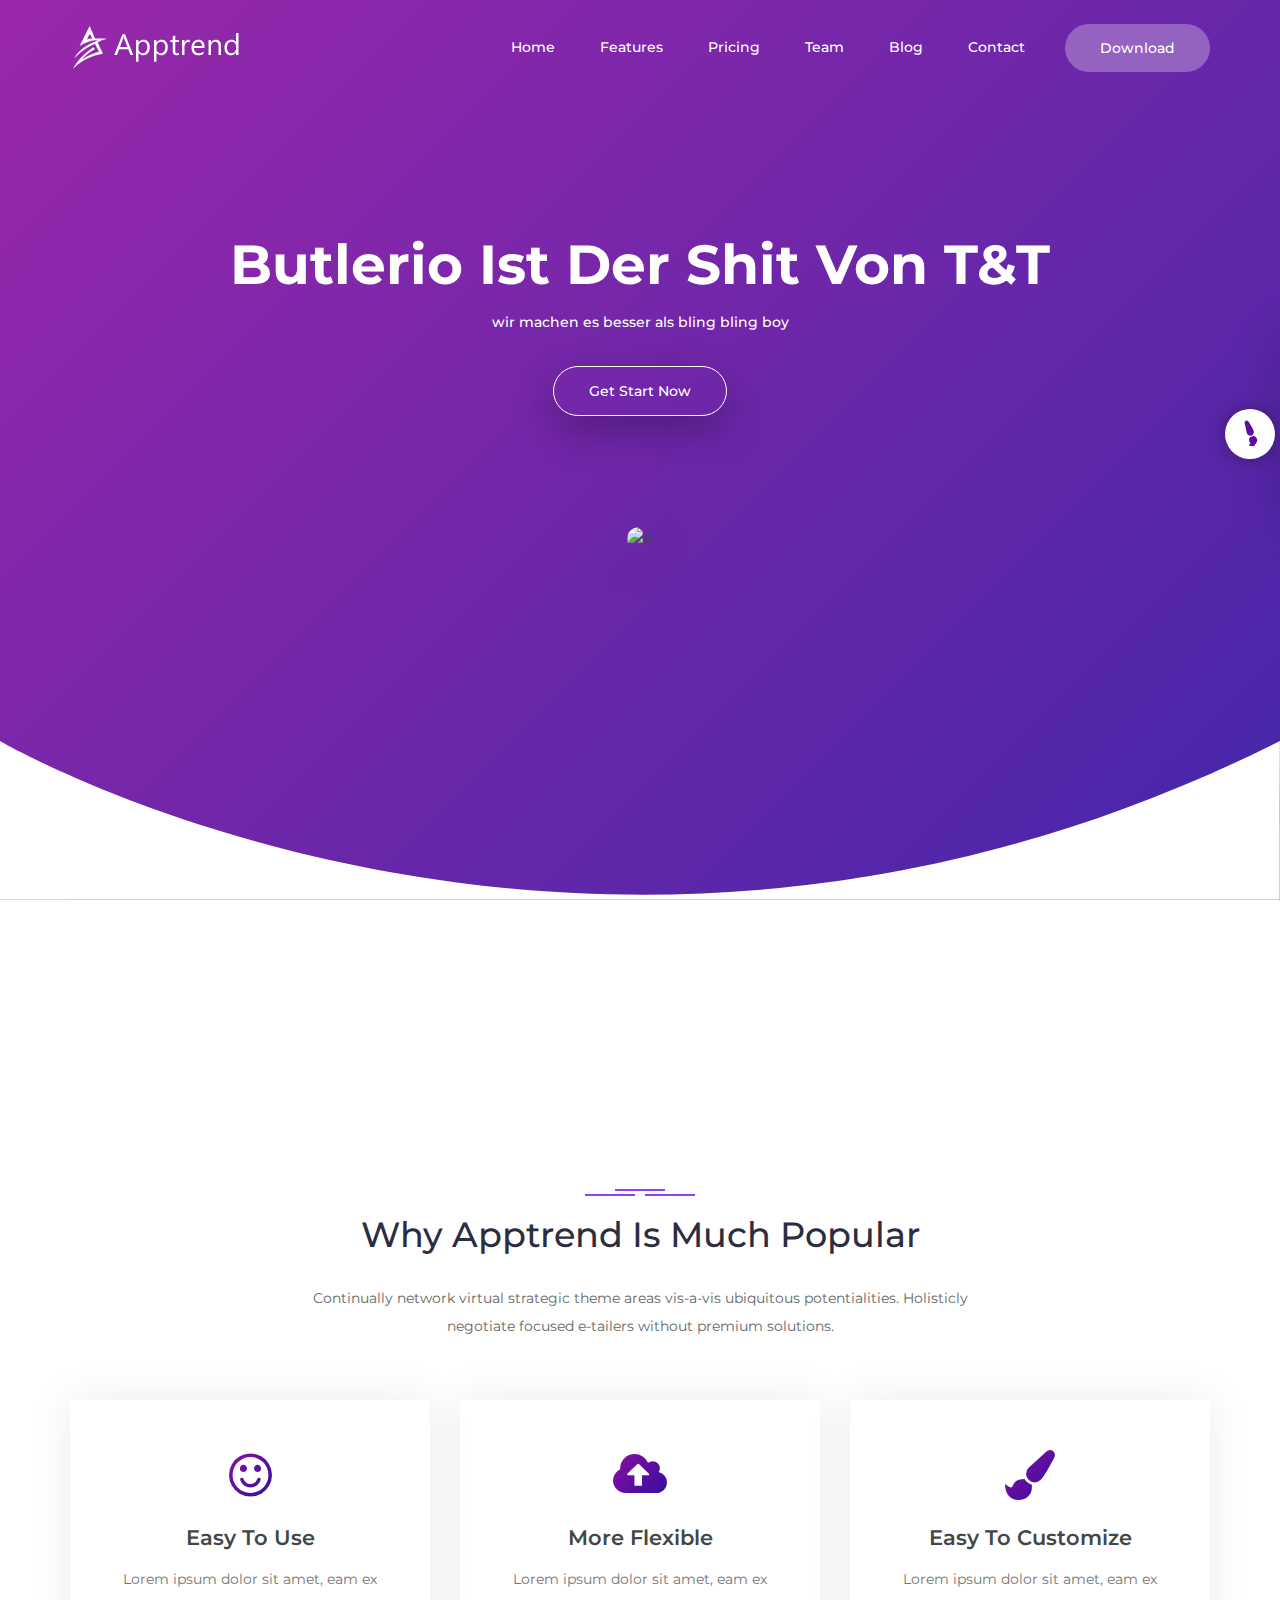
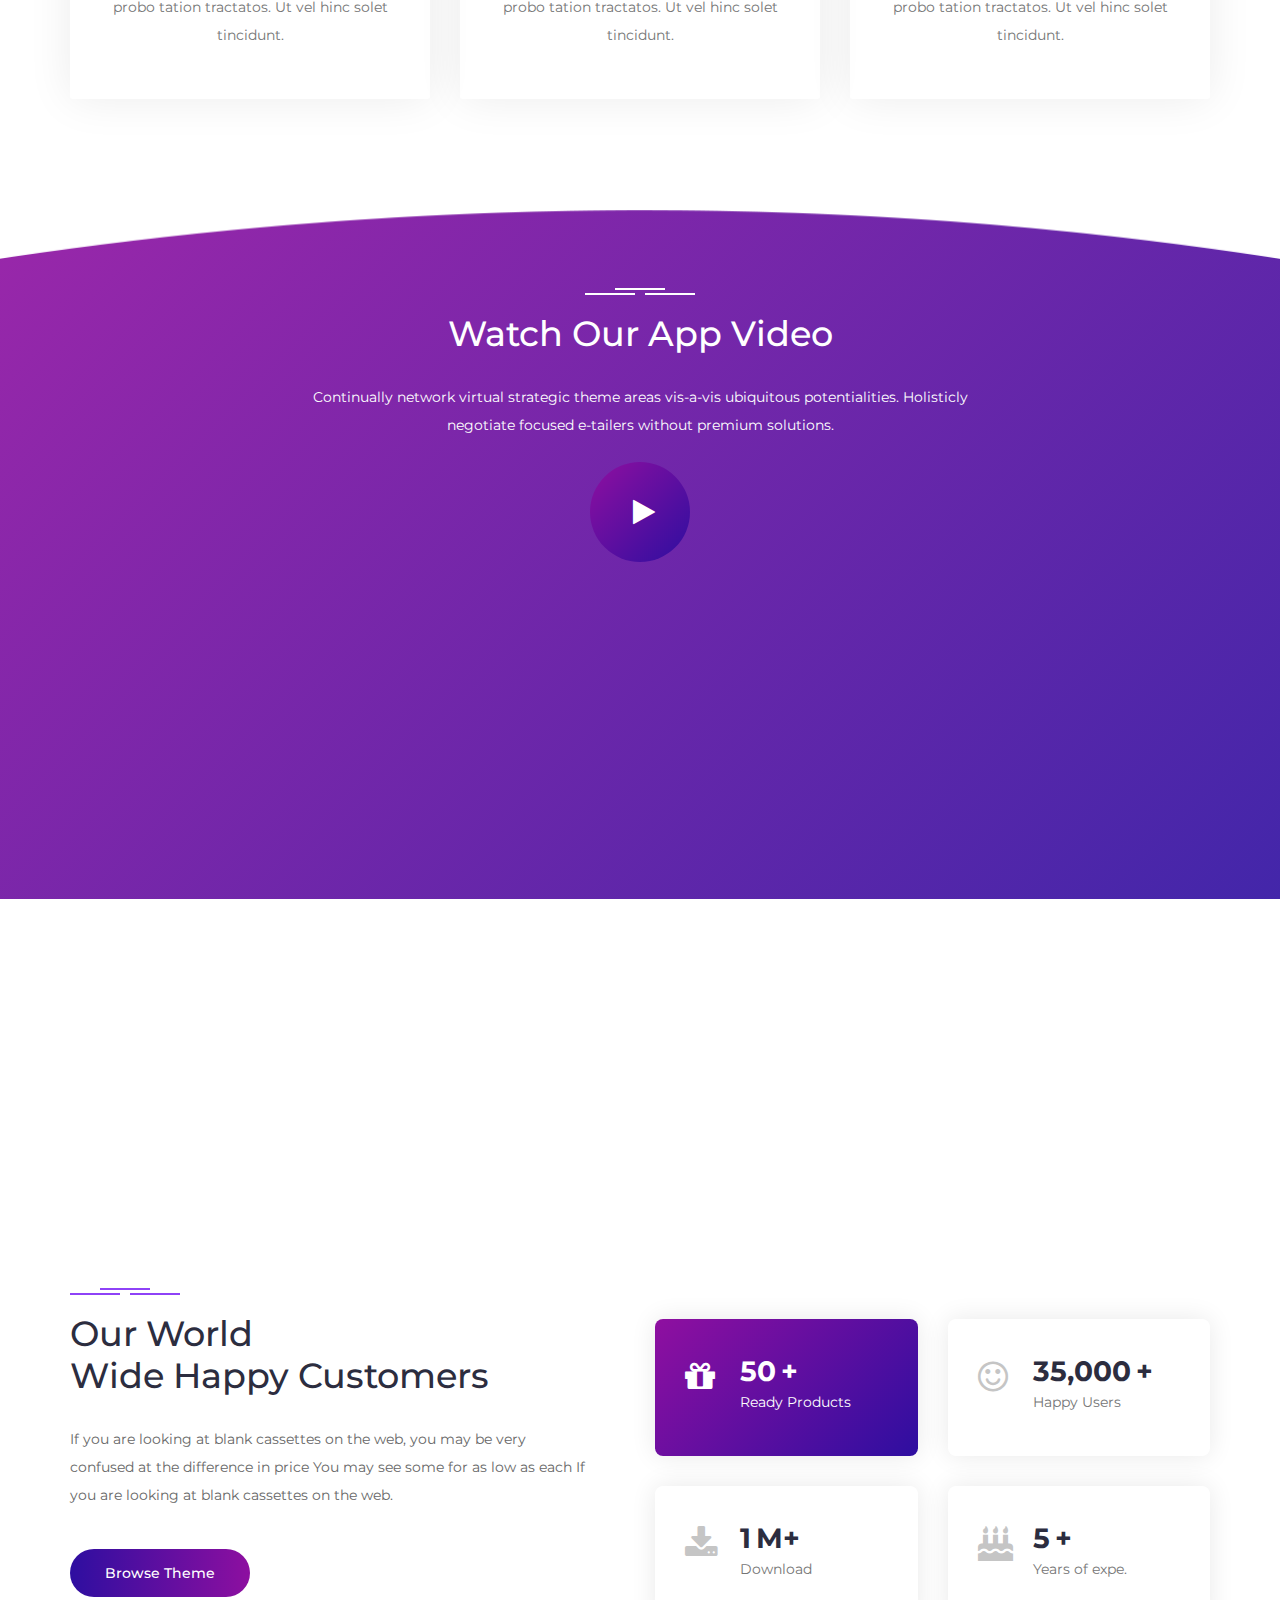
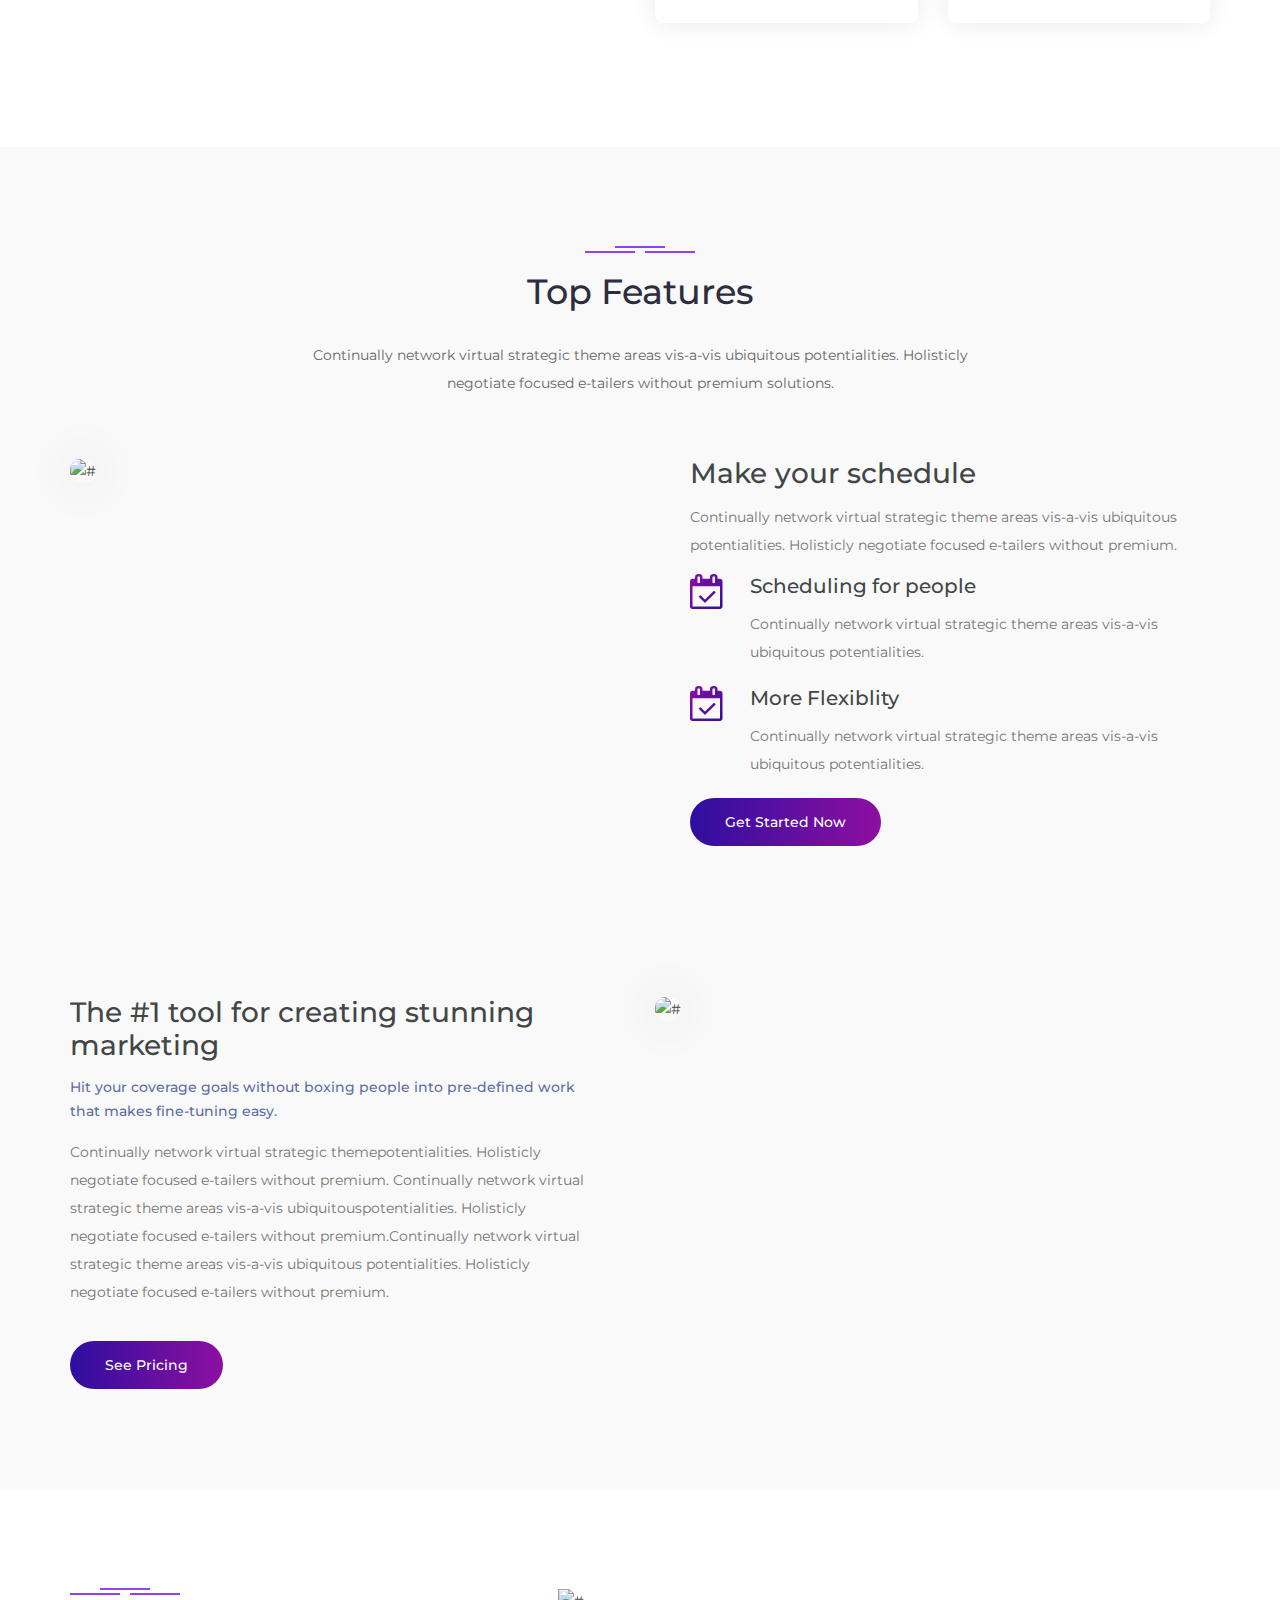
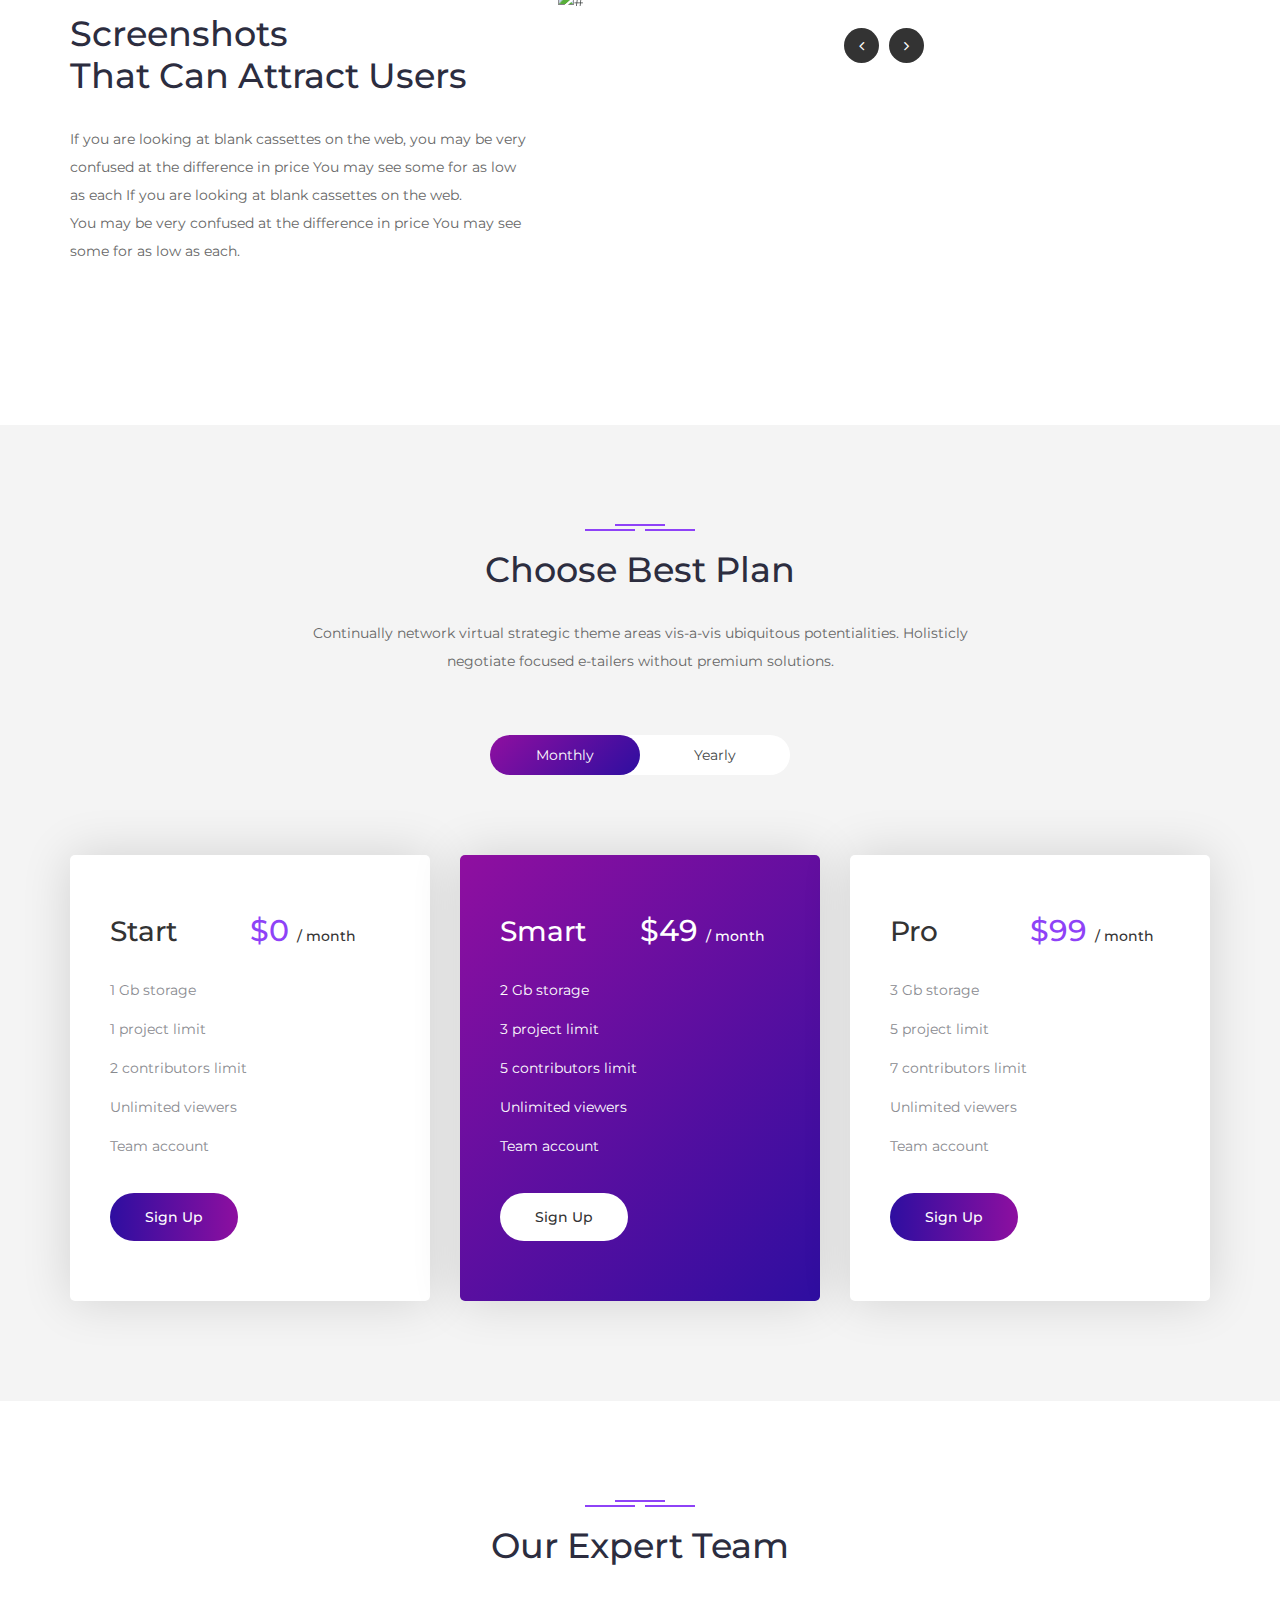
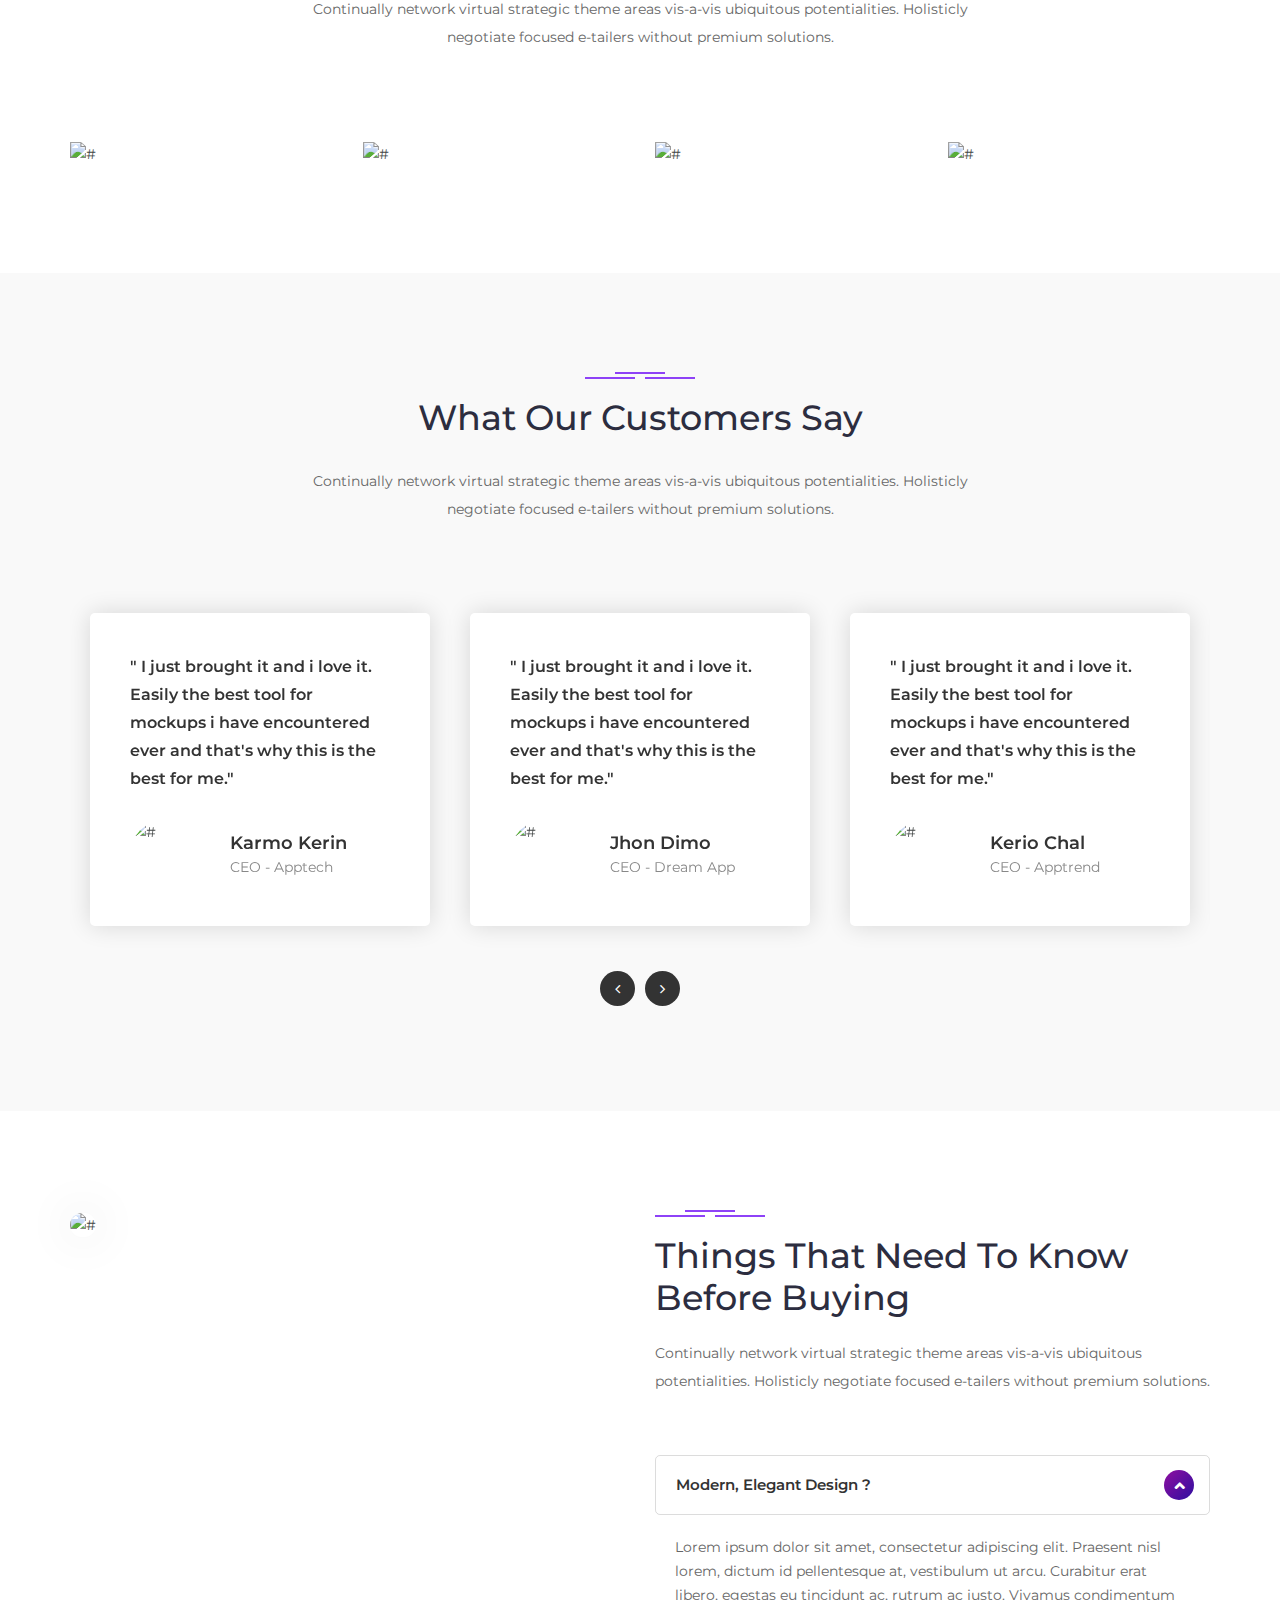
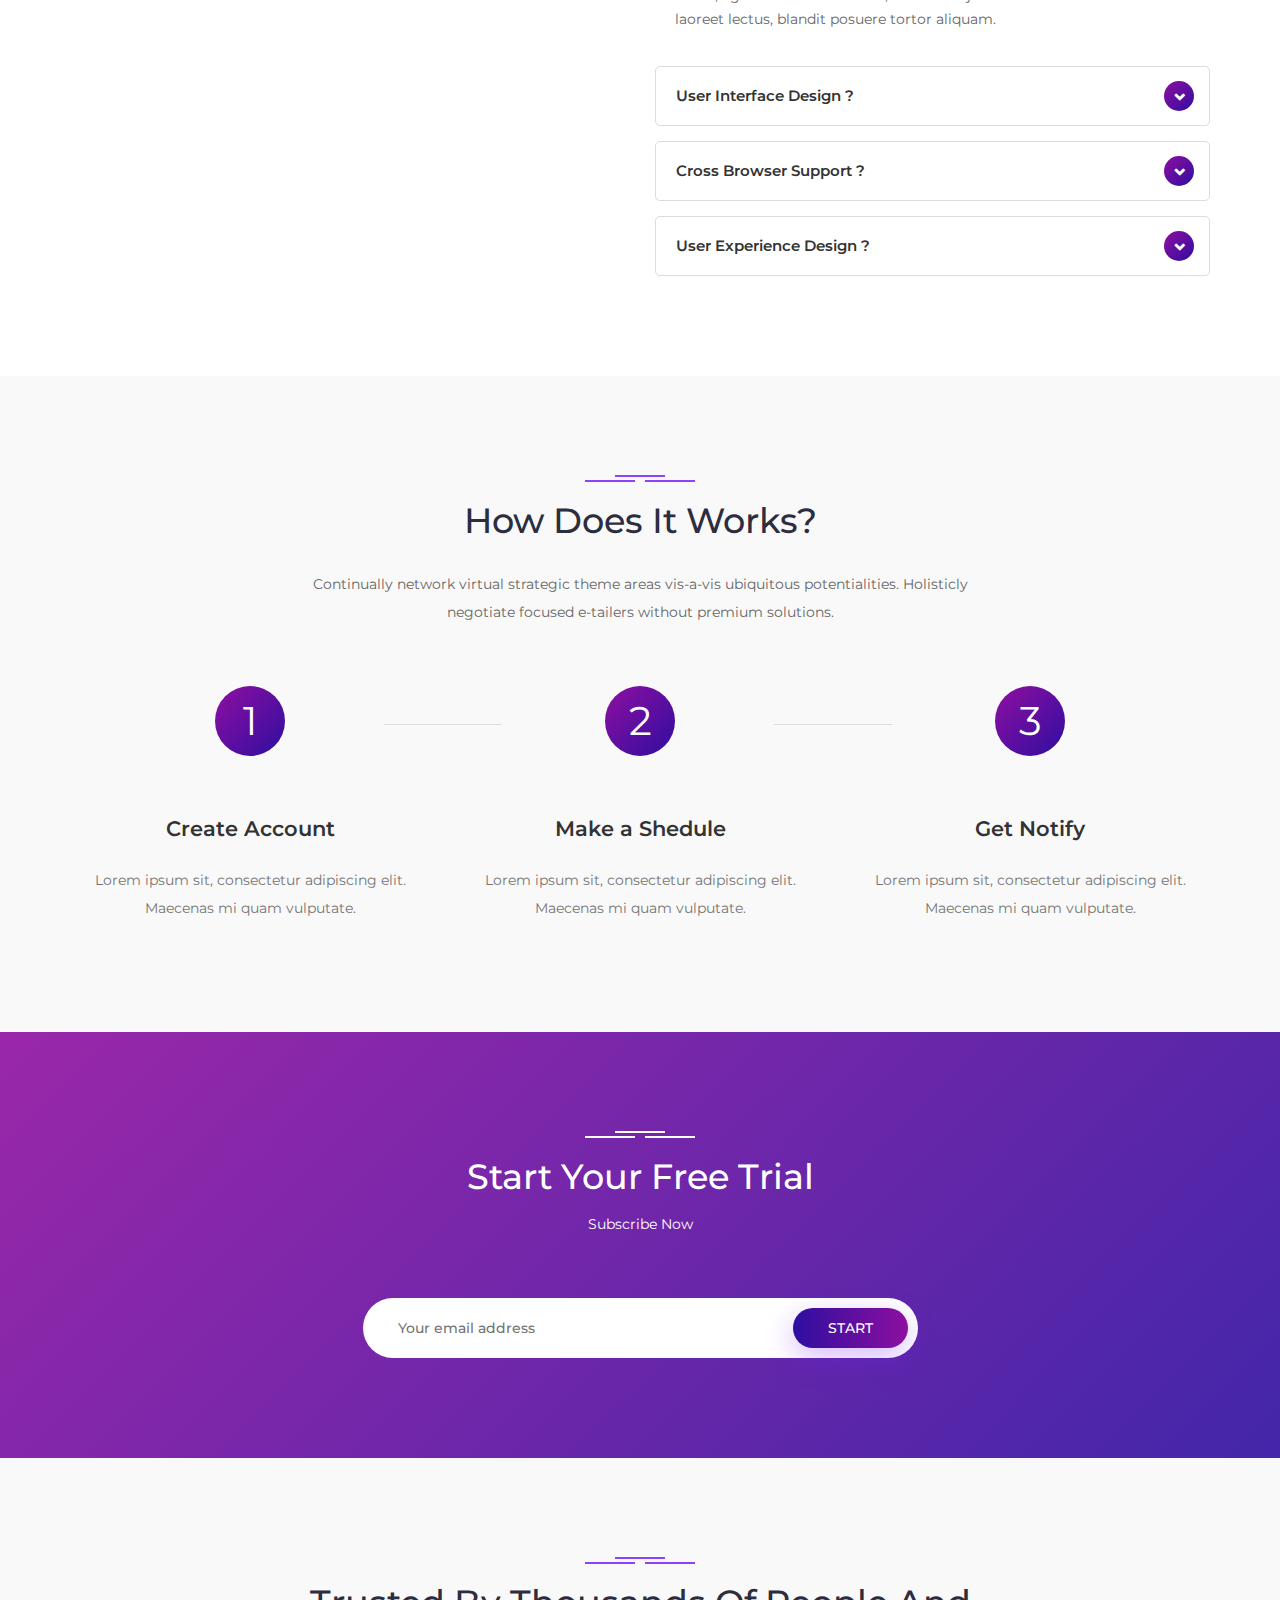
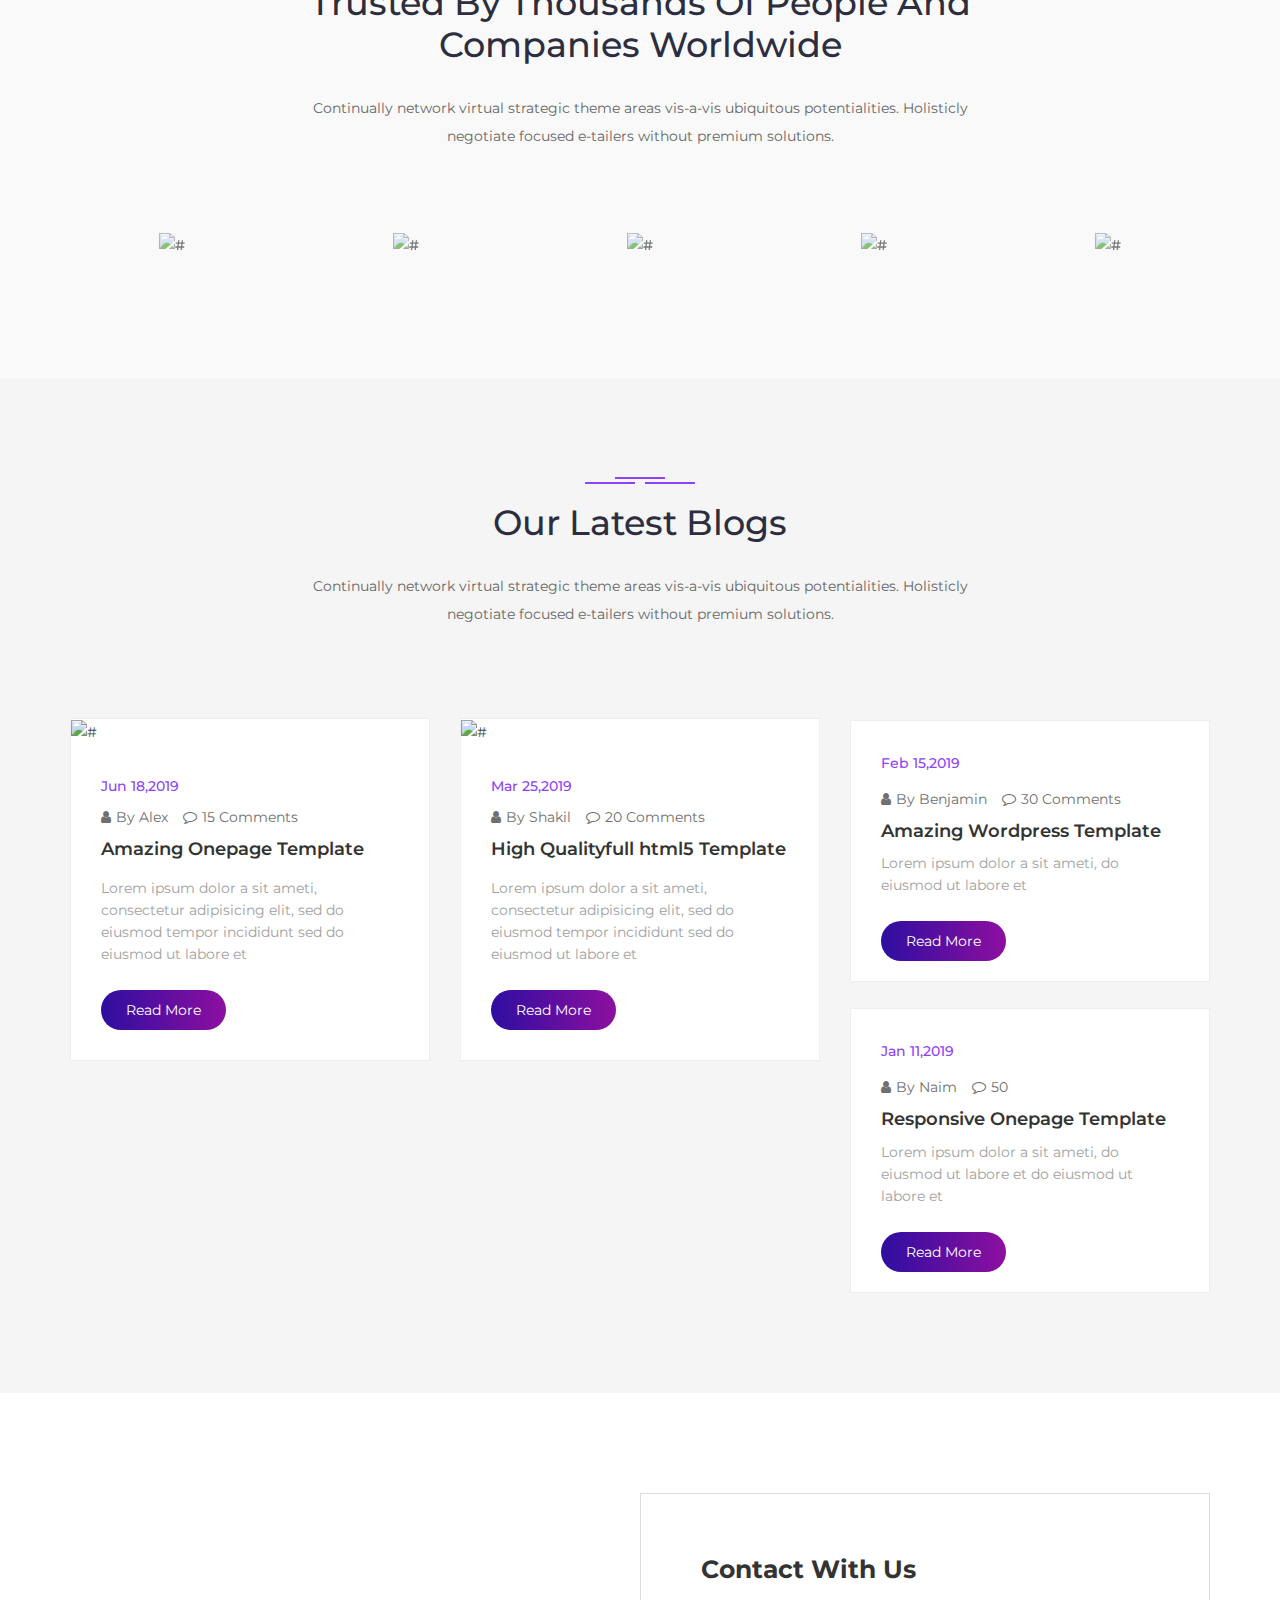
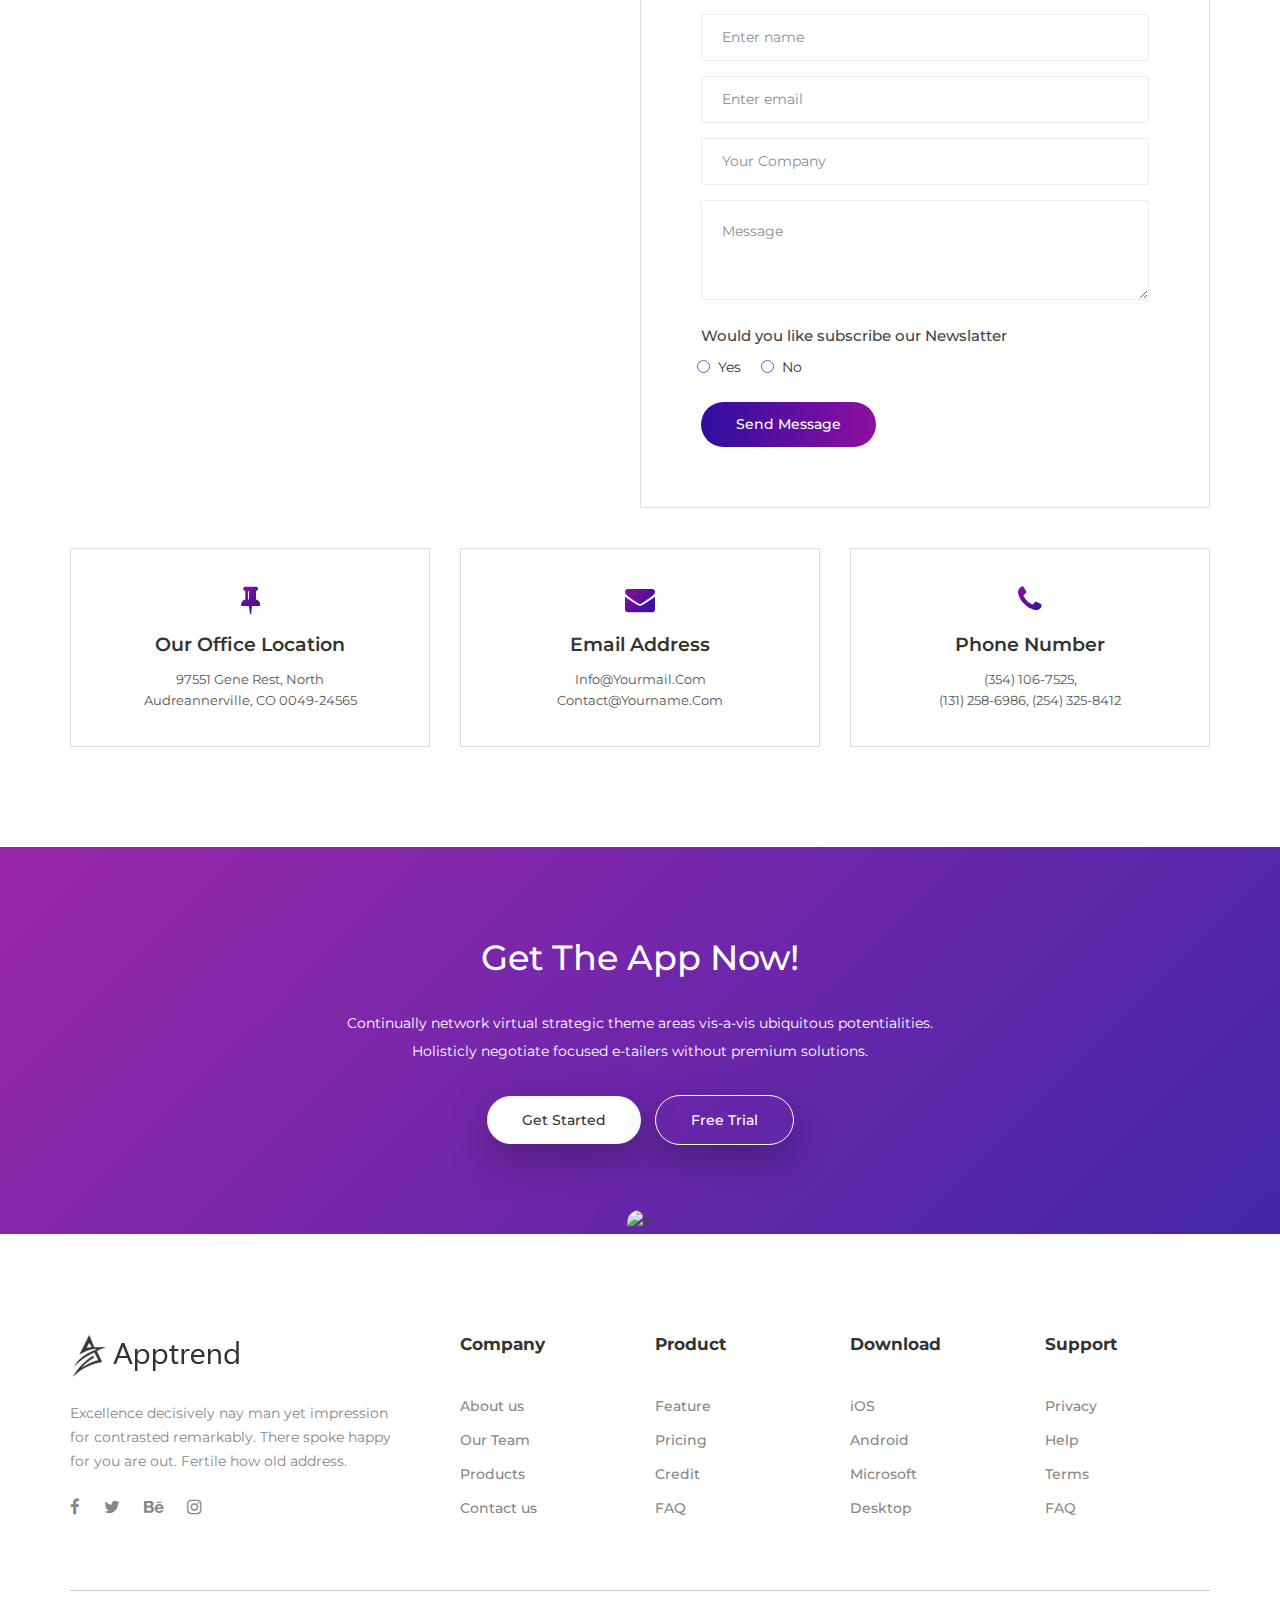
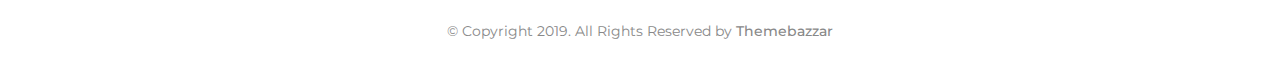
==== commit a23291fd: "Update index.html" ====
--- a/index.html
+++ b/index.html
@@ -35,11 +35,11 @@
     <link rel="stylesheet" href="css/responsive.css">
 
 	<!-- Color CSS -->
-		<!--<link rel="stylesheet" href="css/color/color1.css">-->
+		<link rel="stylesheet" href="css/color/color1.css">
 		<!--<link rel="stylesheet" href="css/color/color2.css">-->
 		<!--<link rel="stylesheet" href="css/color/color3.css">-->
 		<!--<link rel="stylesheet" href="css/color/color4.css">-->
-		<link rel="stylesheet" href="css/color/color5.css">
+		<!--<link rel="stylesheet" href="css/color/color5.css">-->
 
 
 		<link rel="stylesheet" href="#" id="colors">
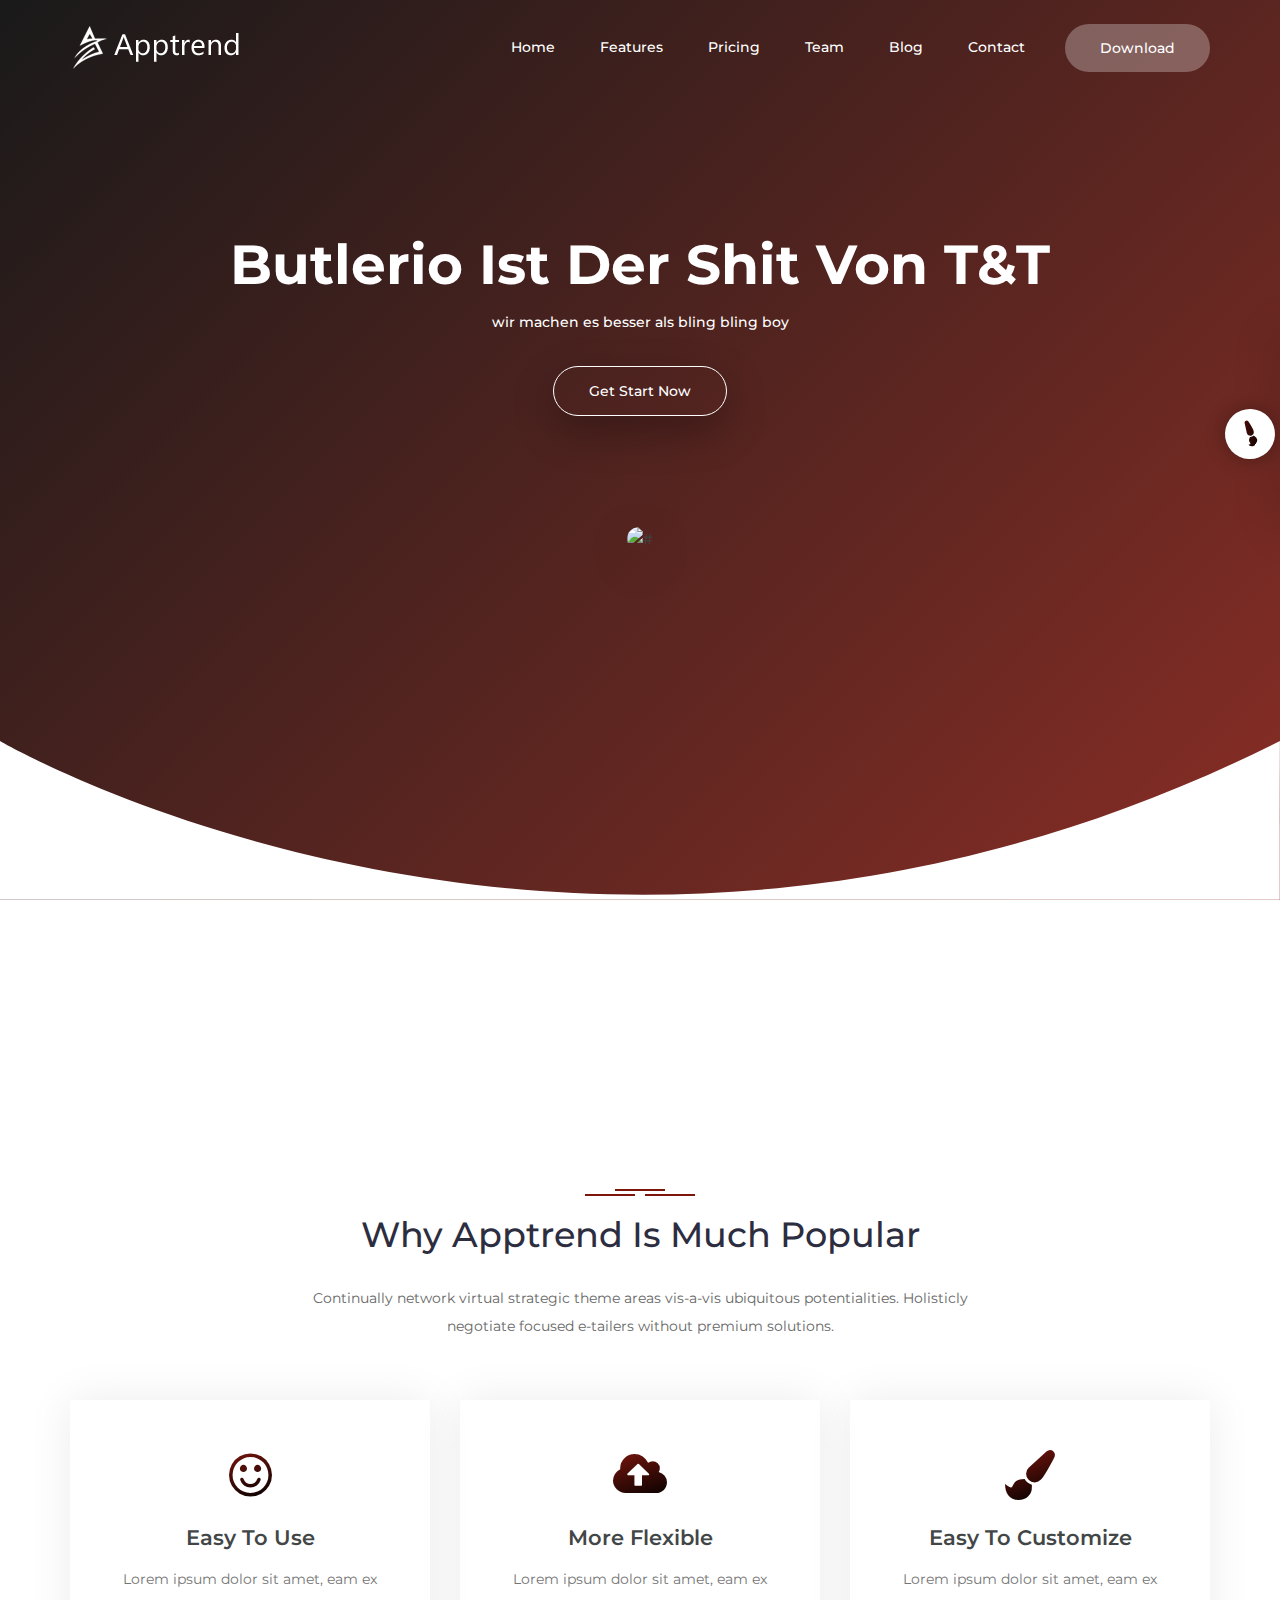
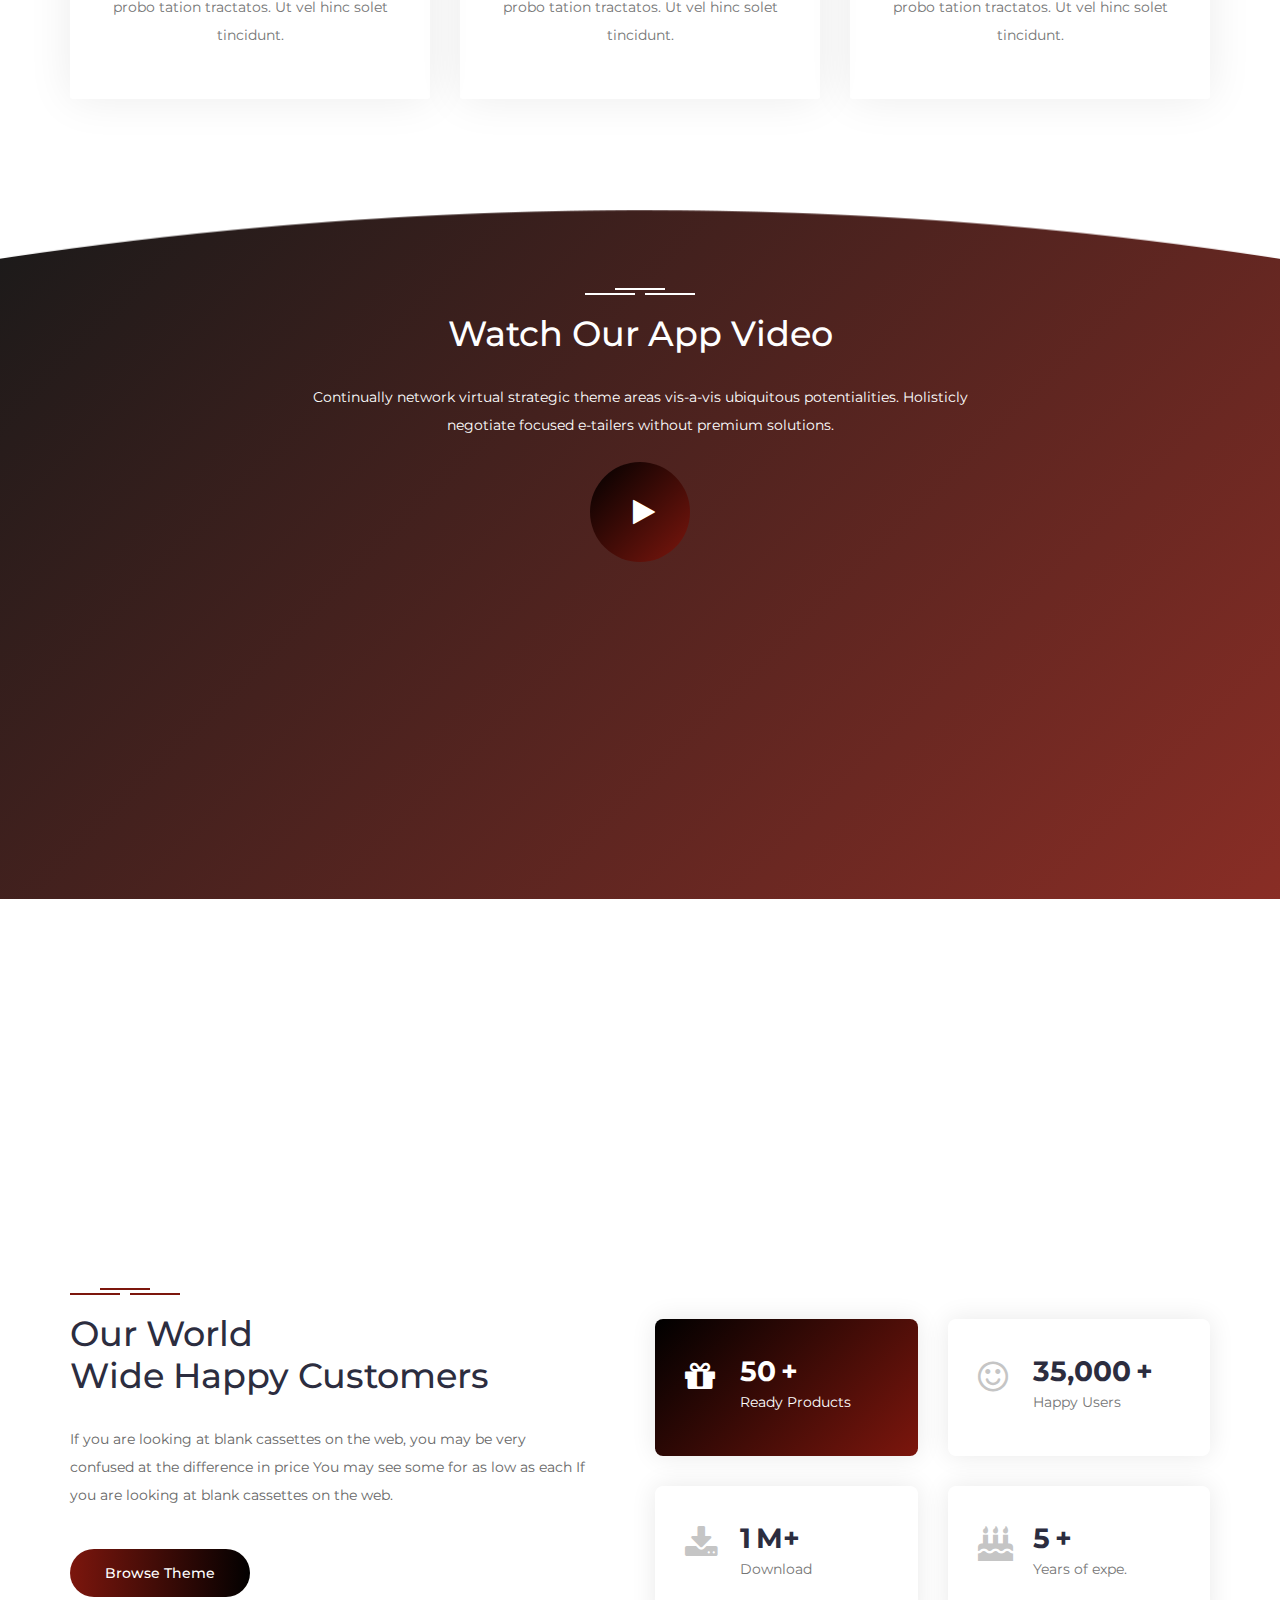
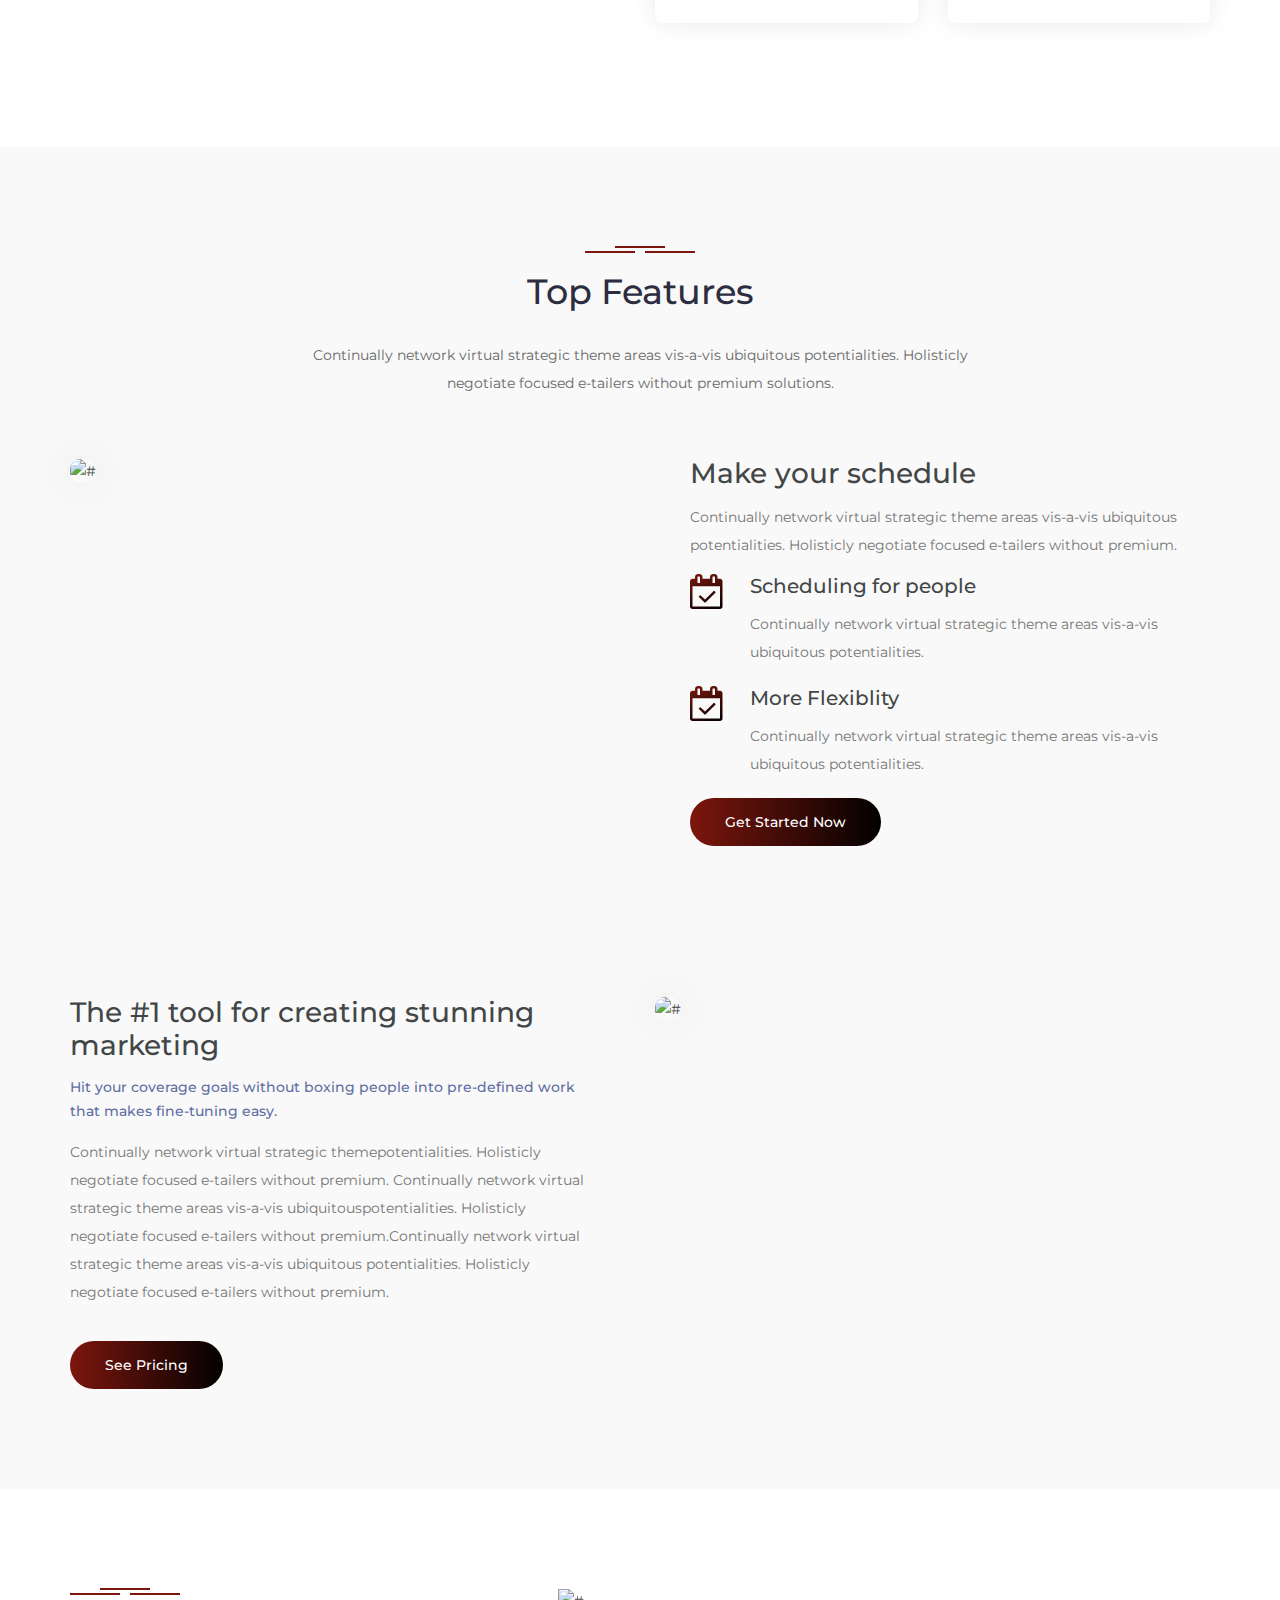
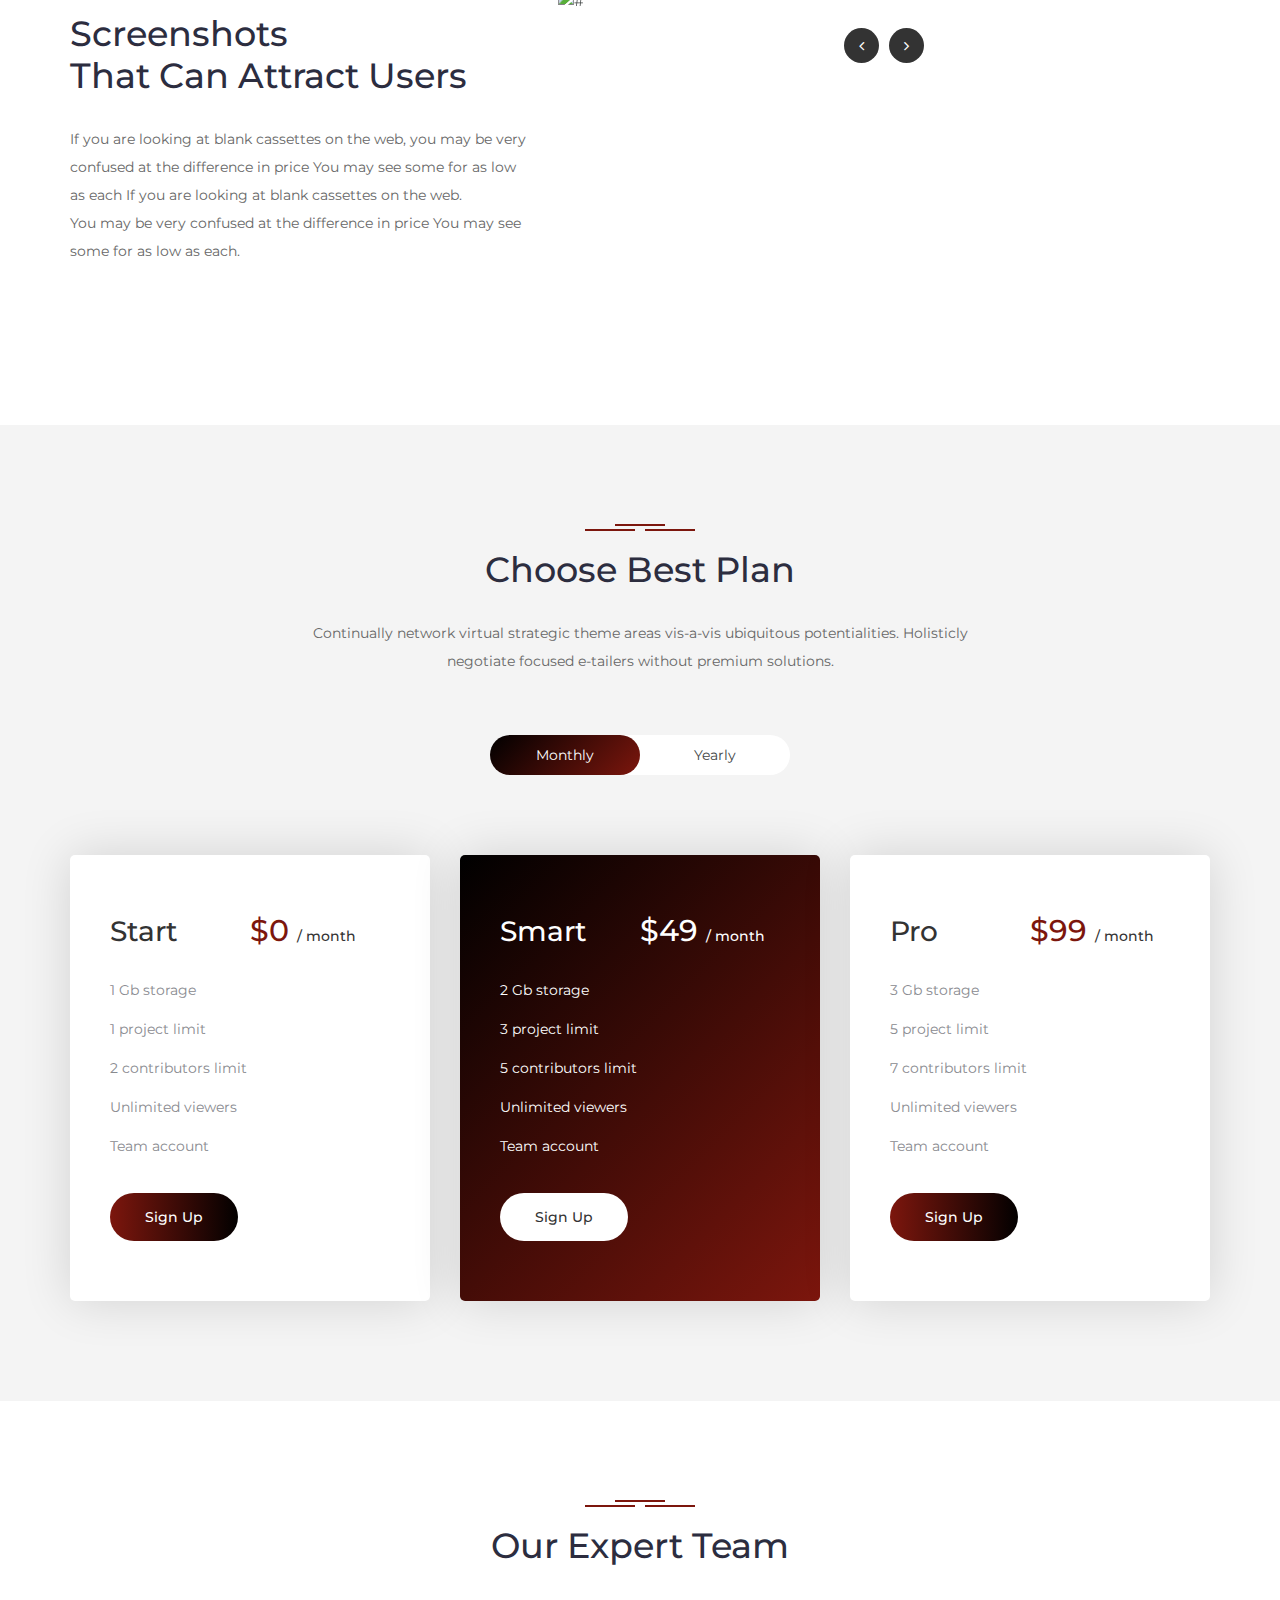
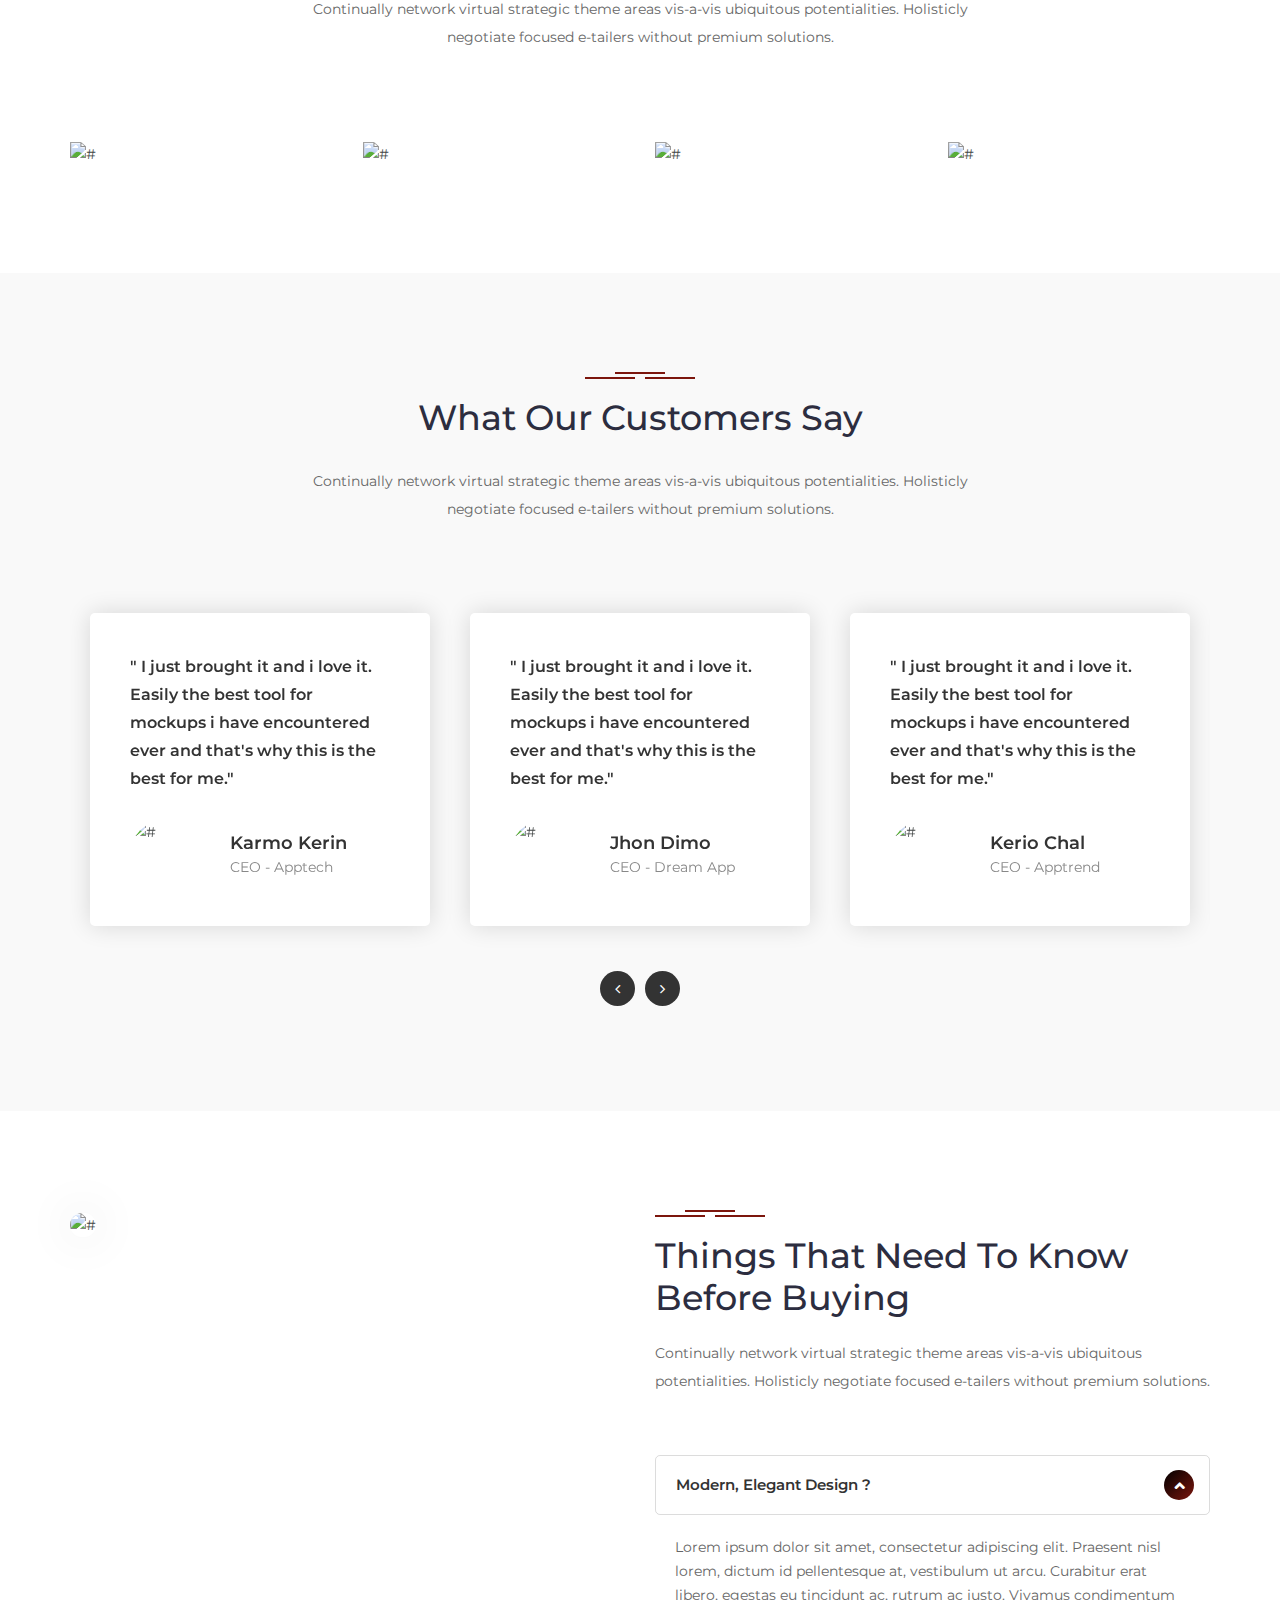
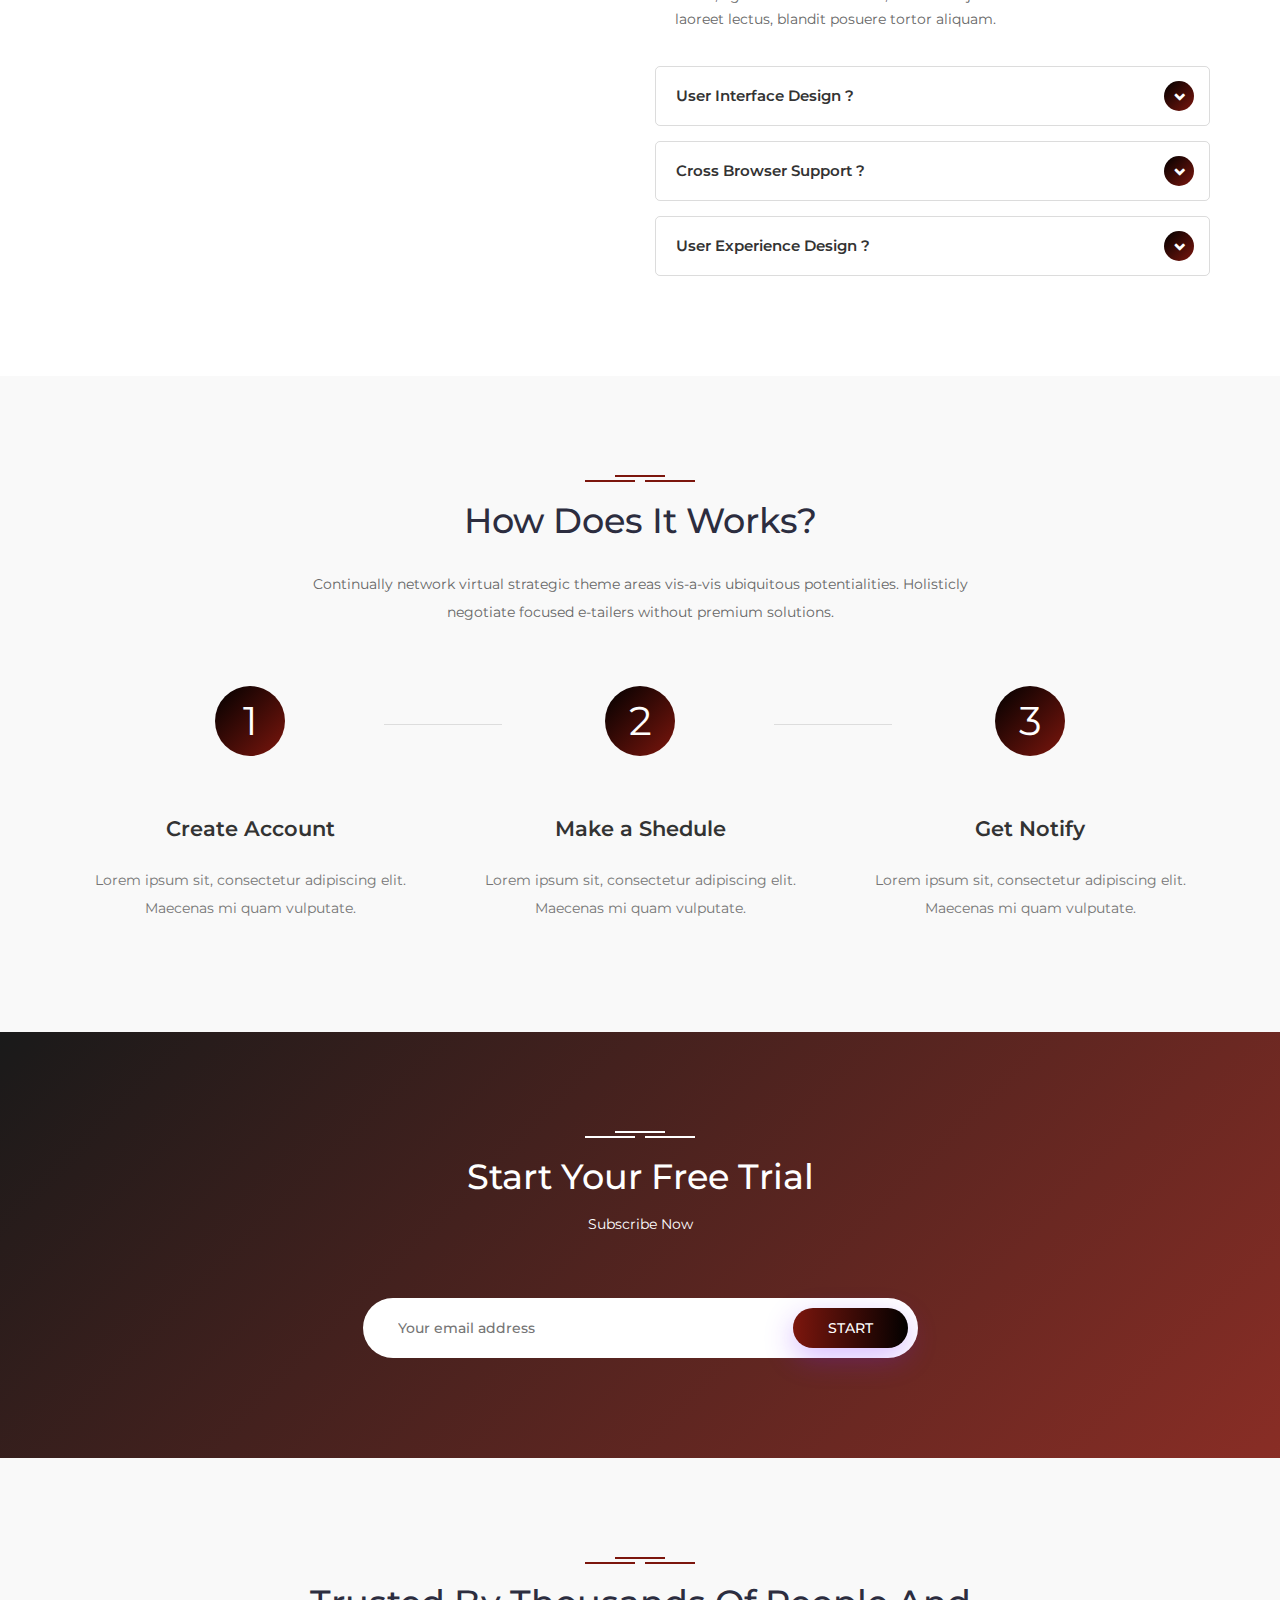
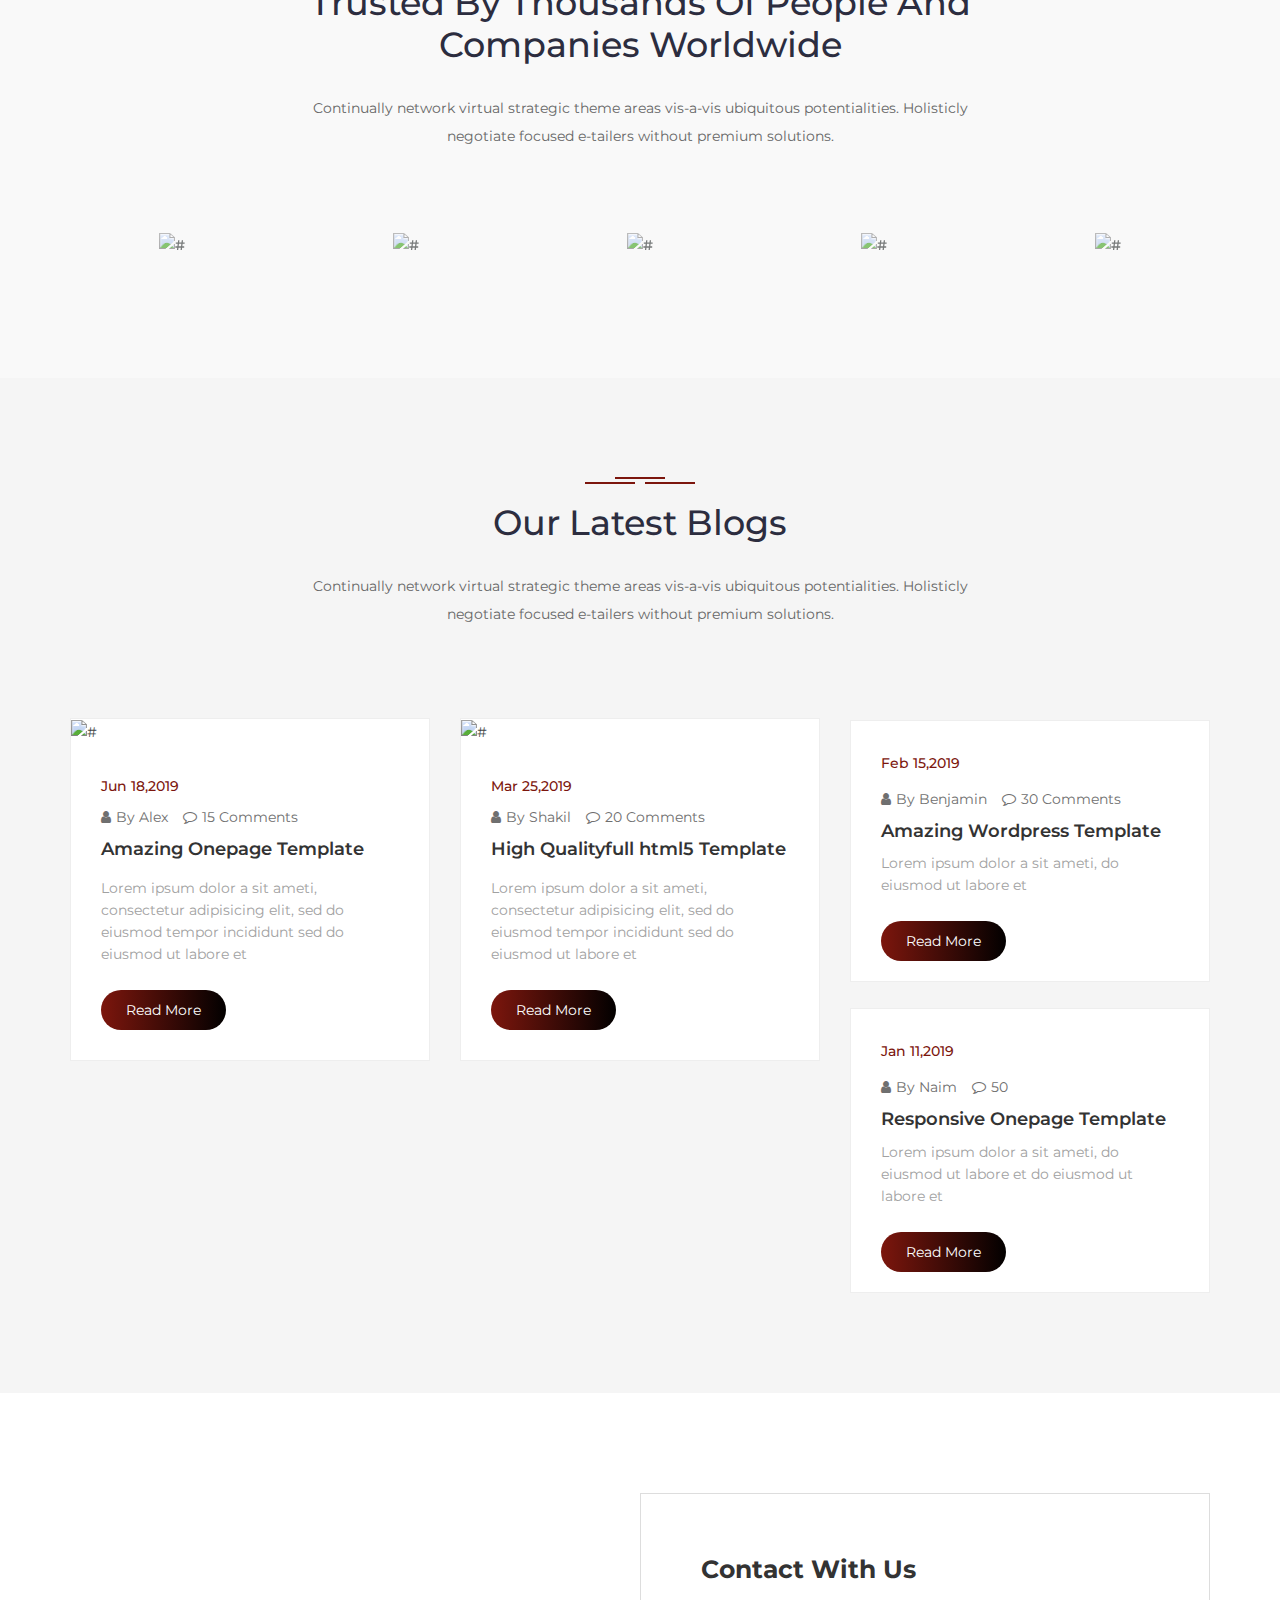
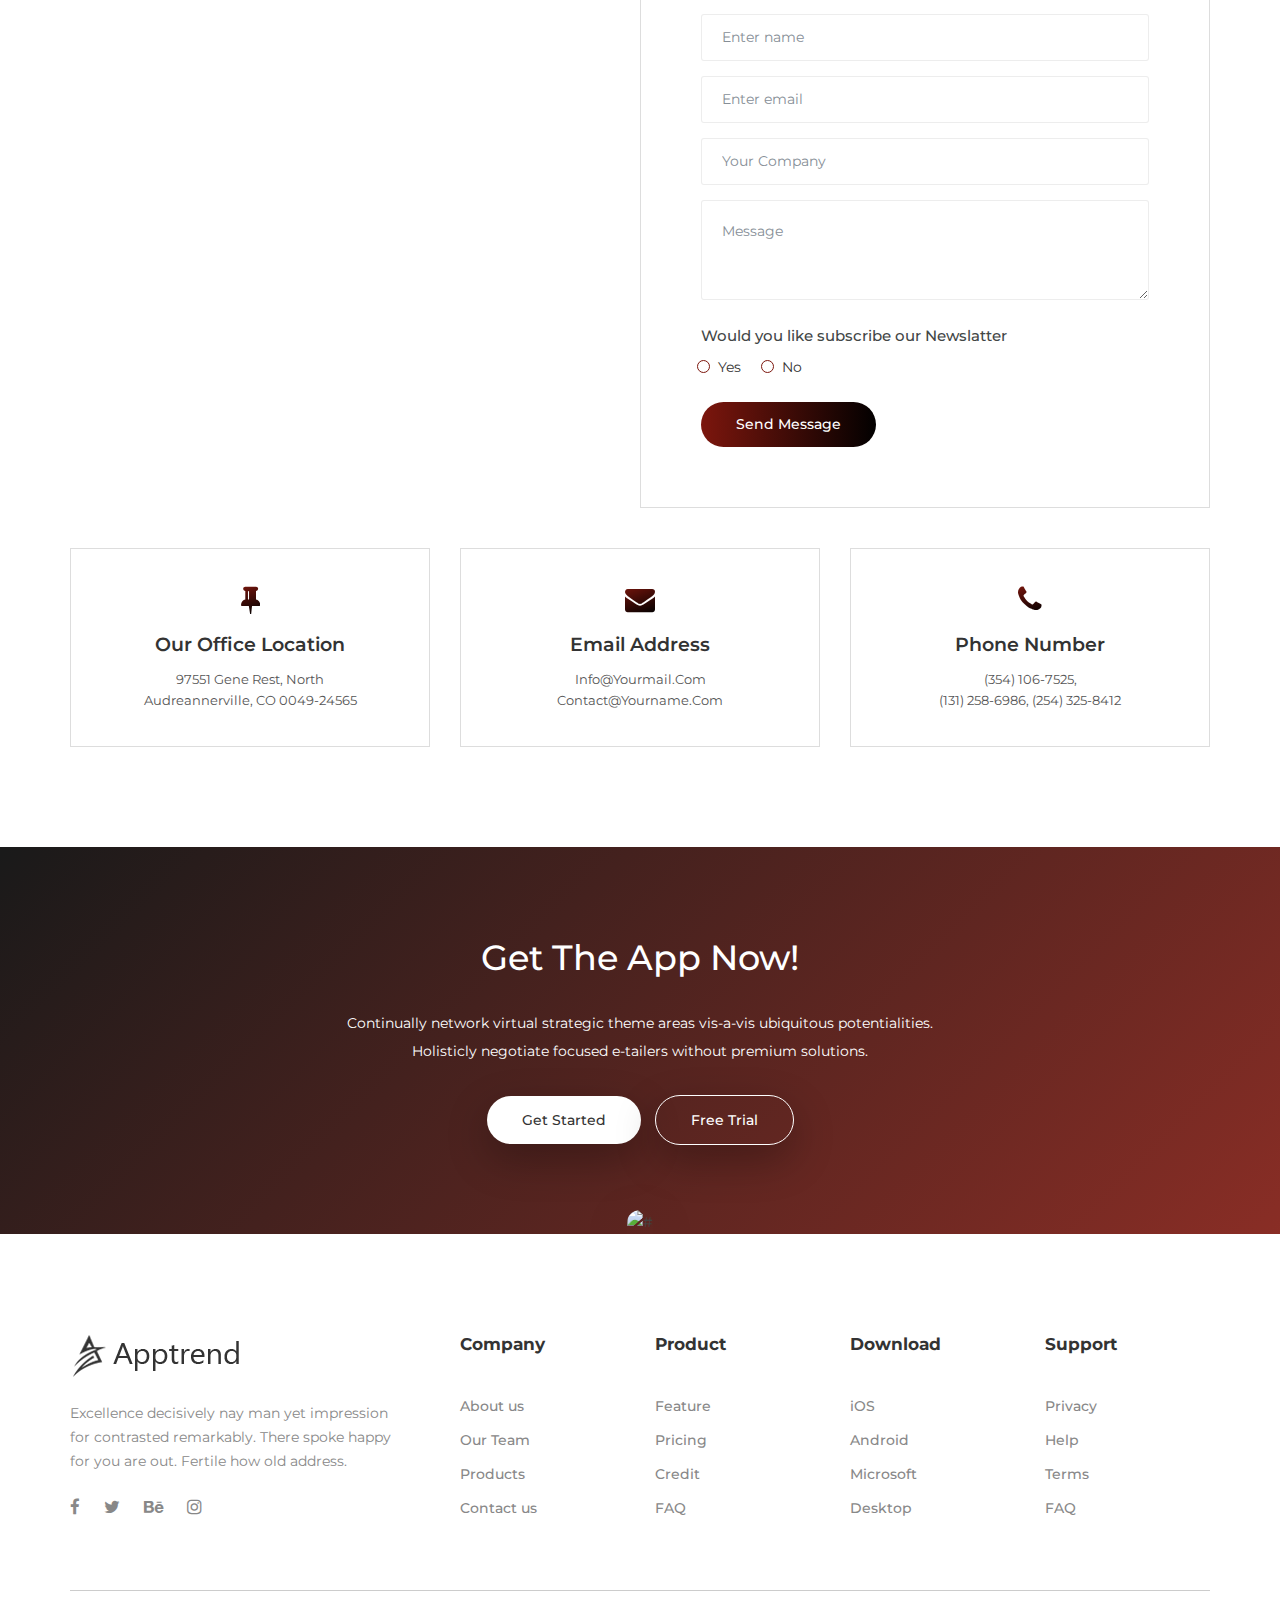
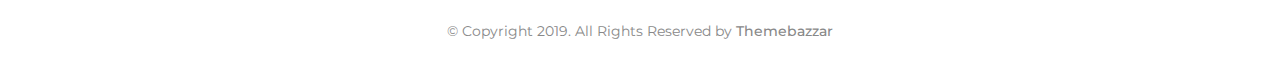
==== commit 716f4d6d: "Update index.html" ====
--- a/index.html
+++ b/index.html
@@ -35,11 +35,11 @@
     <link rel="stylesheet" href="css/responsive.css">
 
 	<!-- Color CSS -->
-		<link rel="stylesheet" href="css/color/color1.css">
+		<!--<link rel="stylesheet" href="css/color/color1.css">-->
 		<!--<link rel="stylesheet" href="css/color/color2.css">-->
 		<!--<link rel="stylesheet" href="css/color/color3.css">-->
 		<!--<link rel="stylesheet" href="css/color/color4.css">-->
-		<!--<link rel="stylesheet" href="css/color/color5.css">-->
+		<link rel="stylesheet" href="css/color/color5.css">
 
 
 		<link rel="stylesheet" href="#" id="colors">
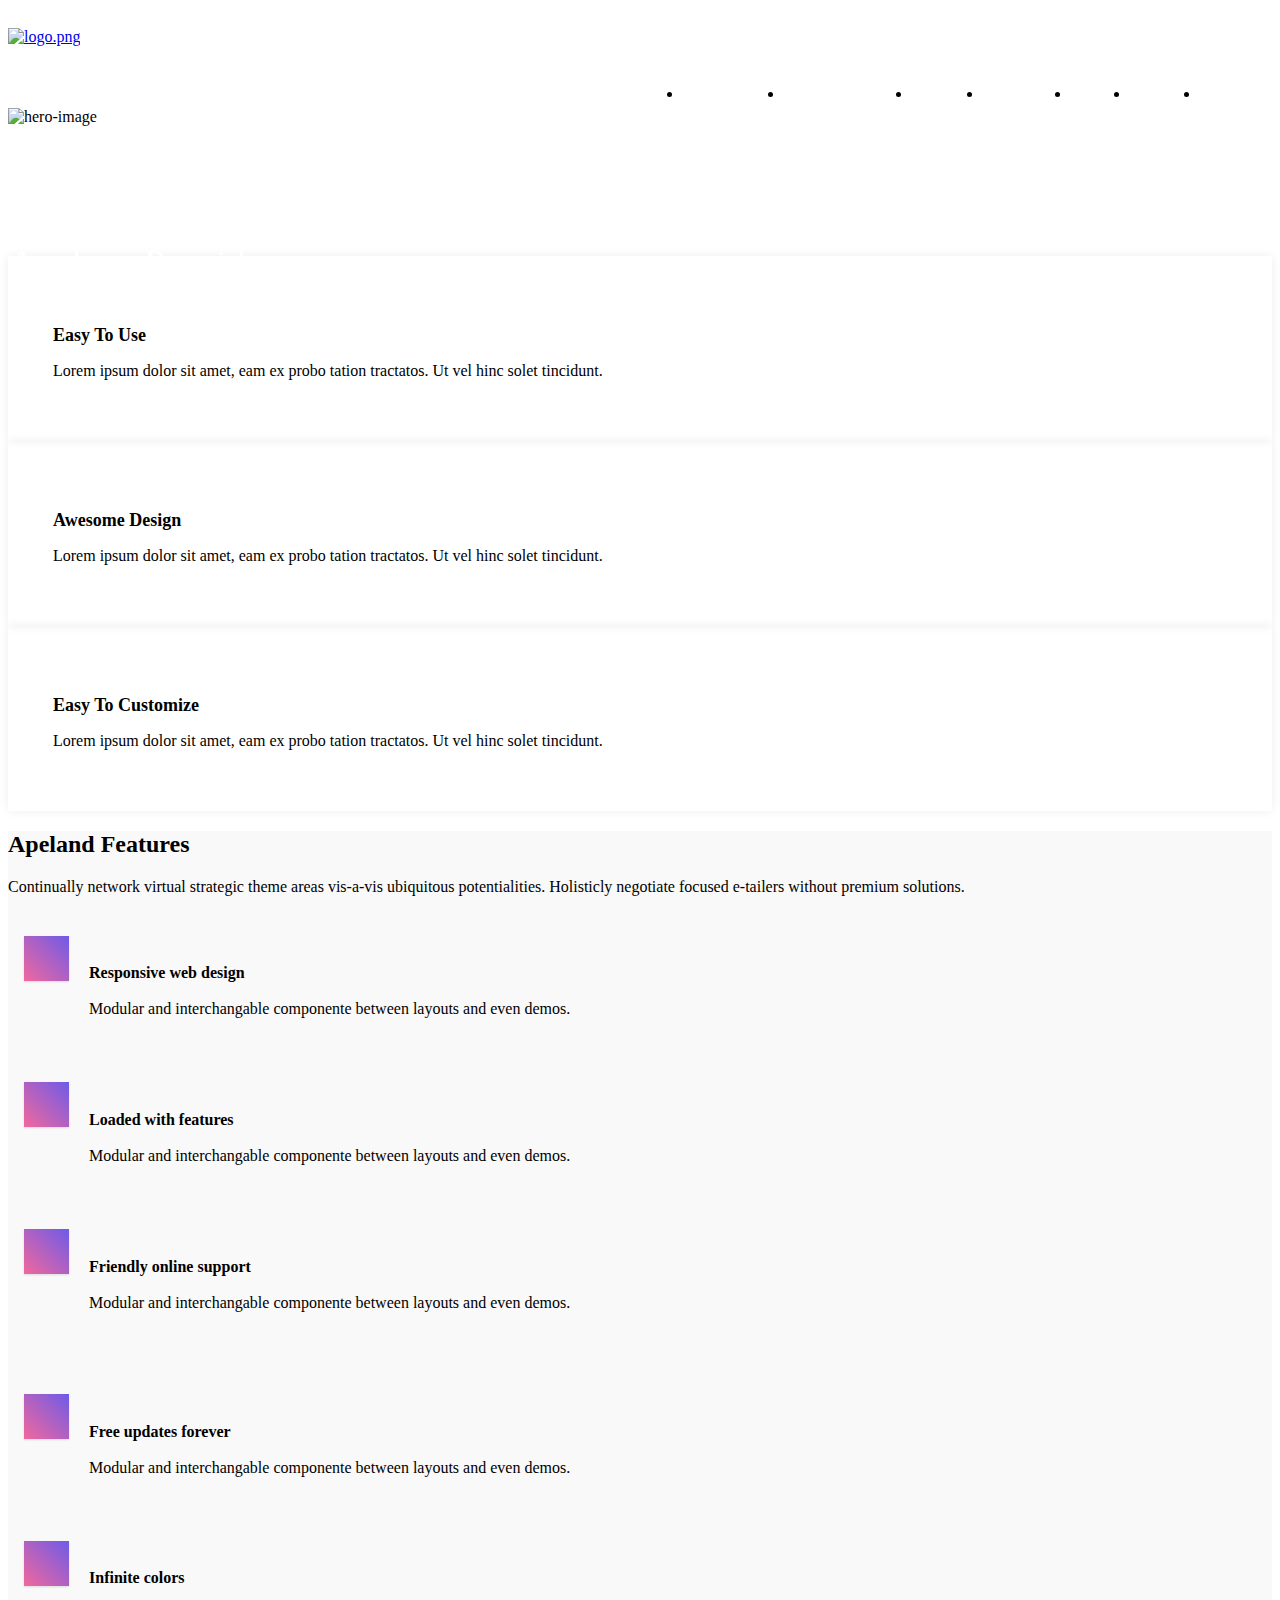
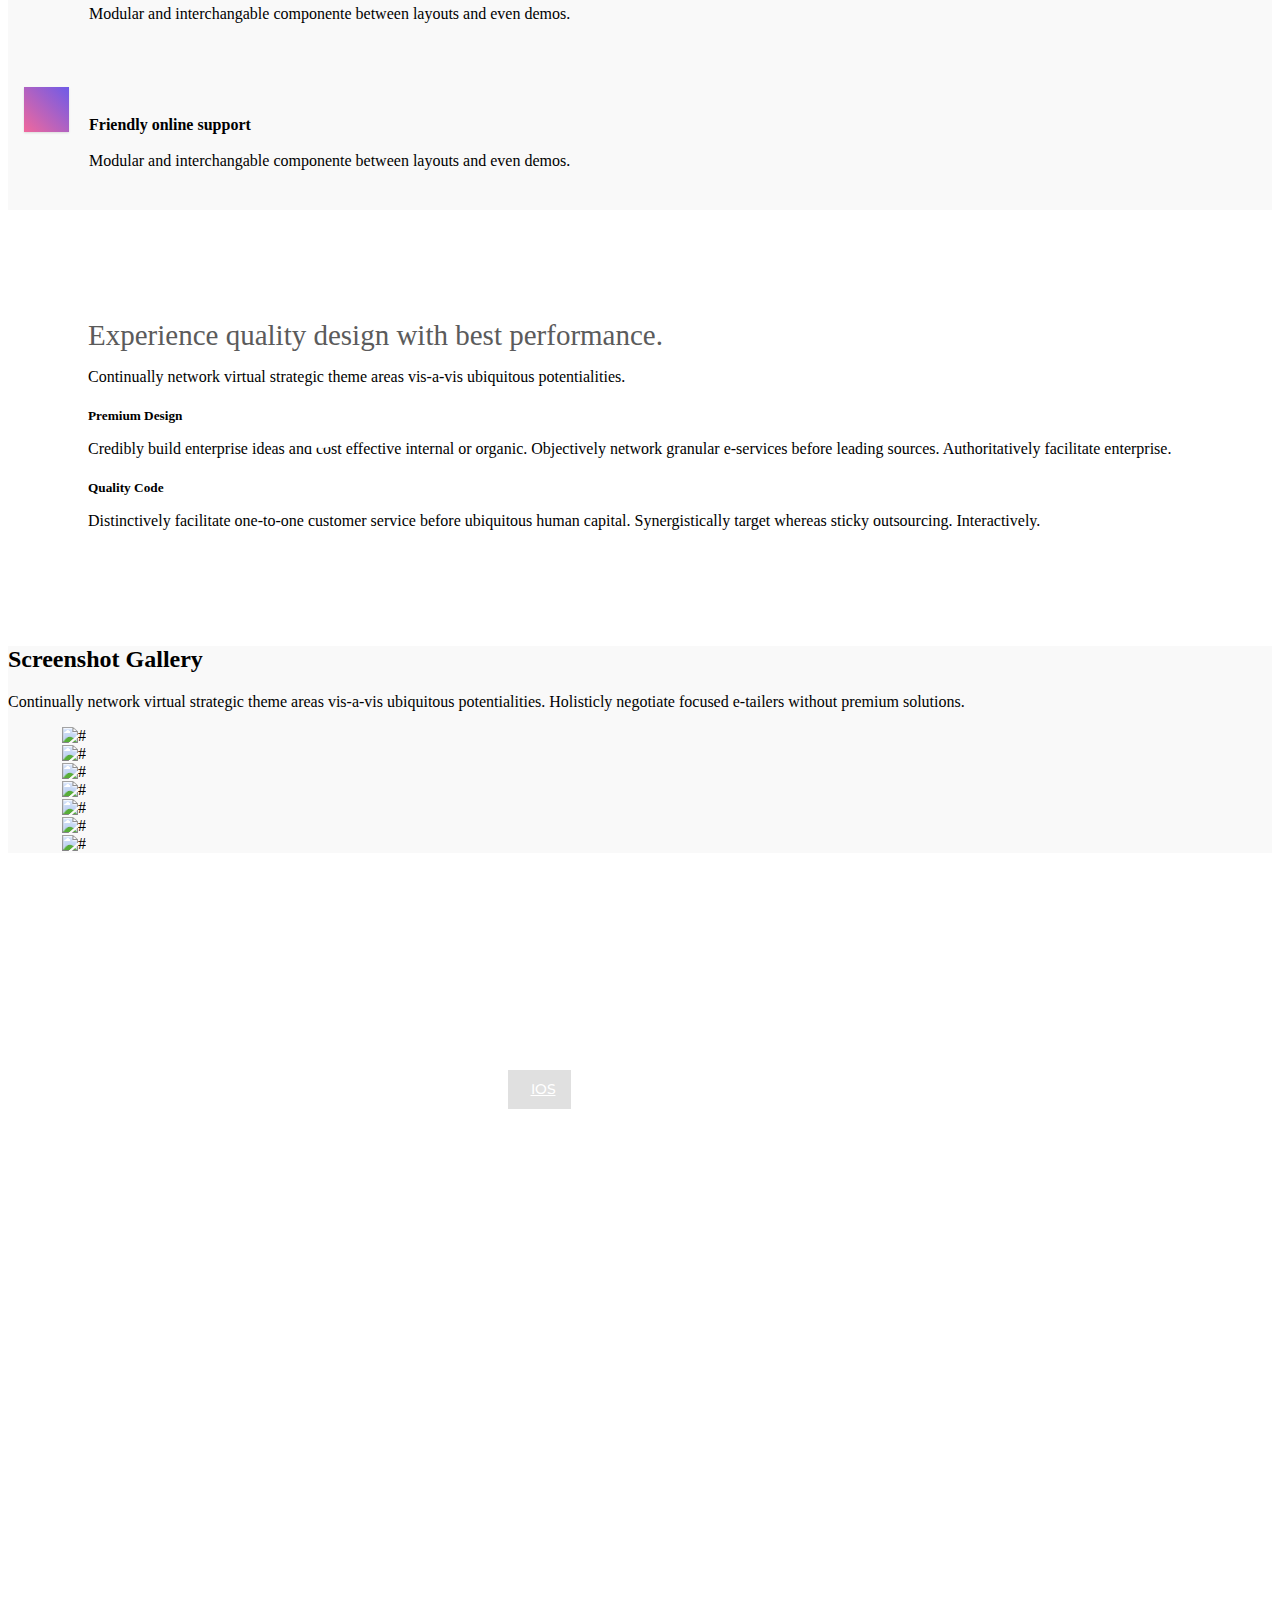
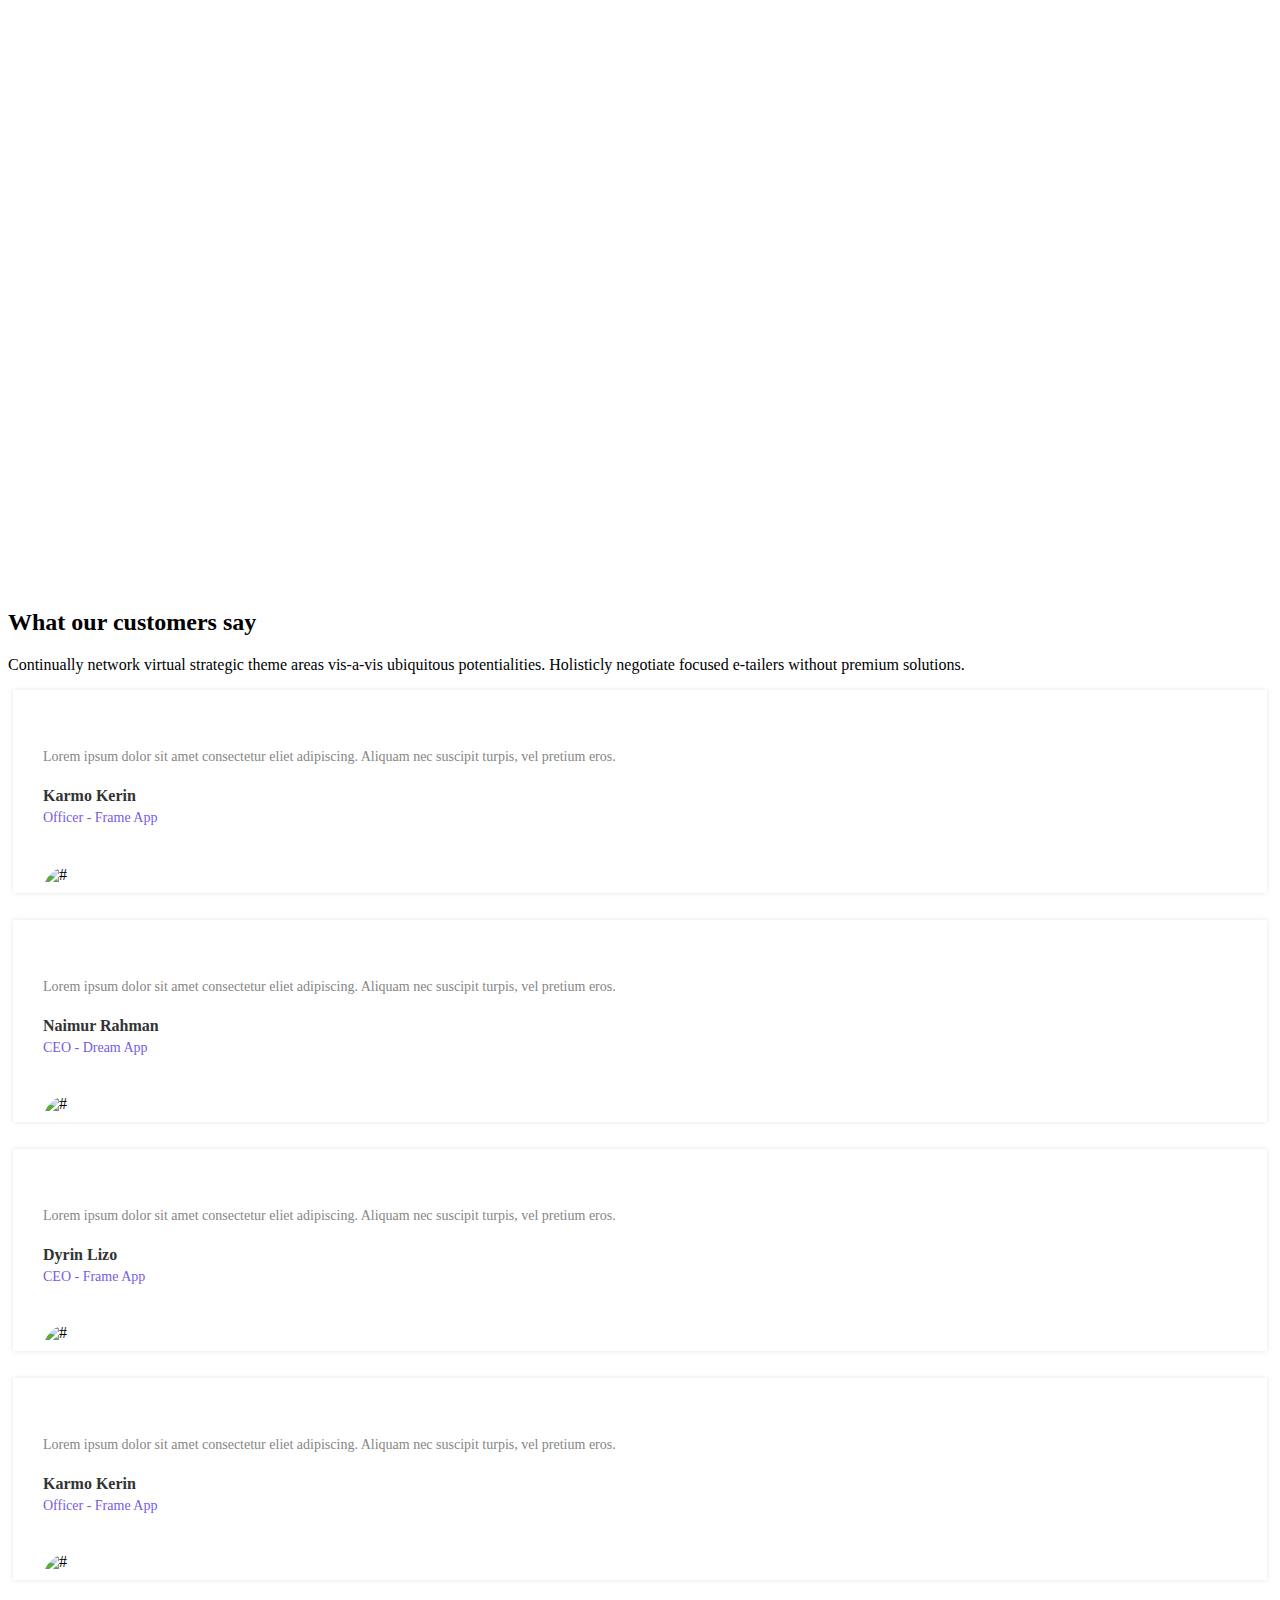
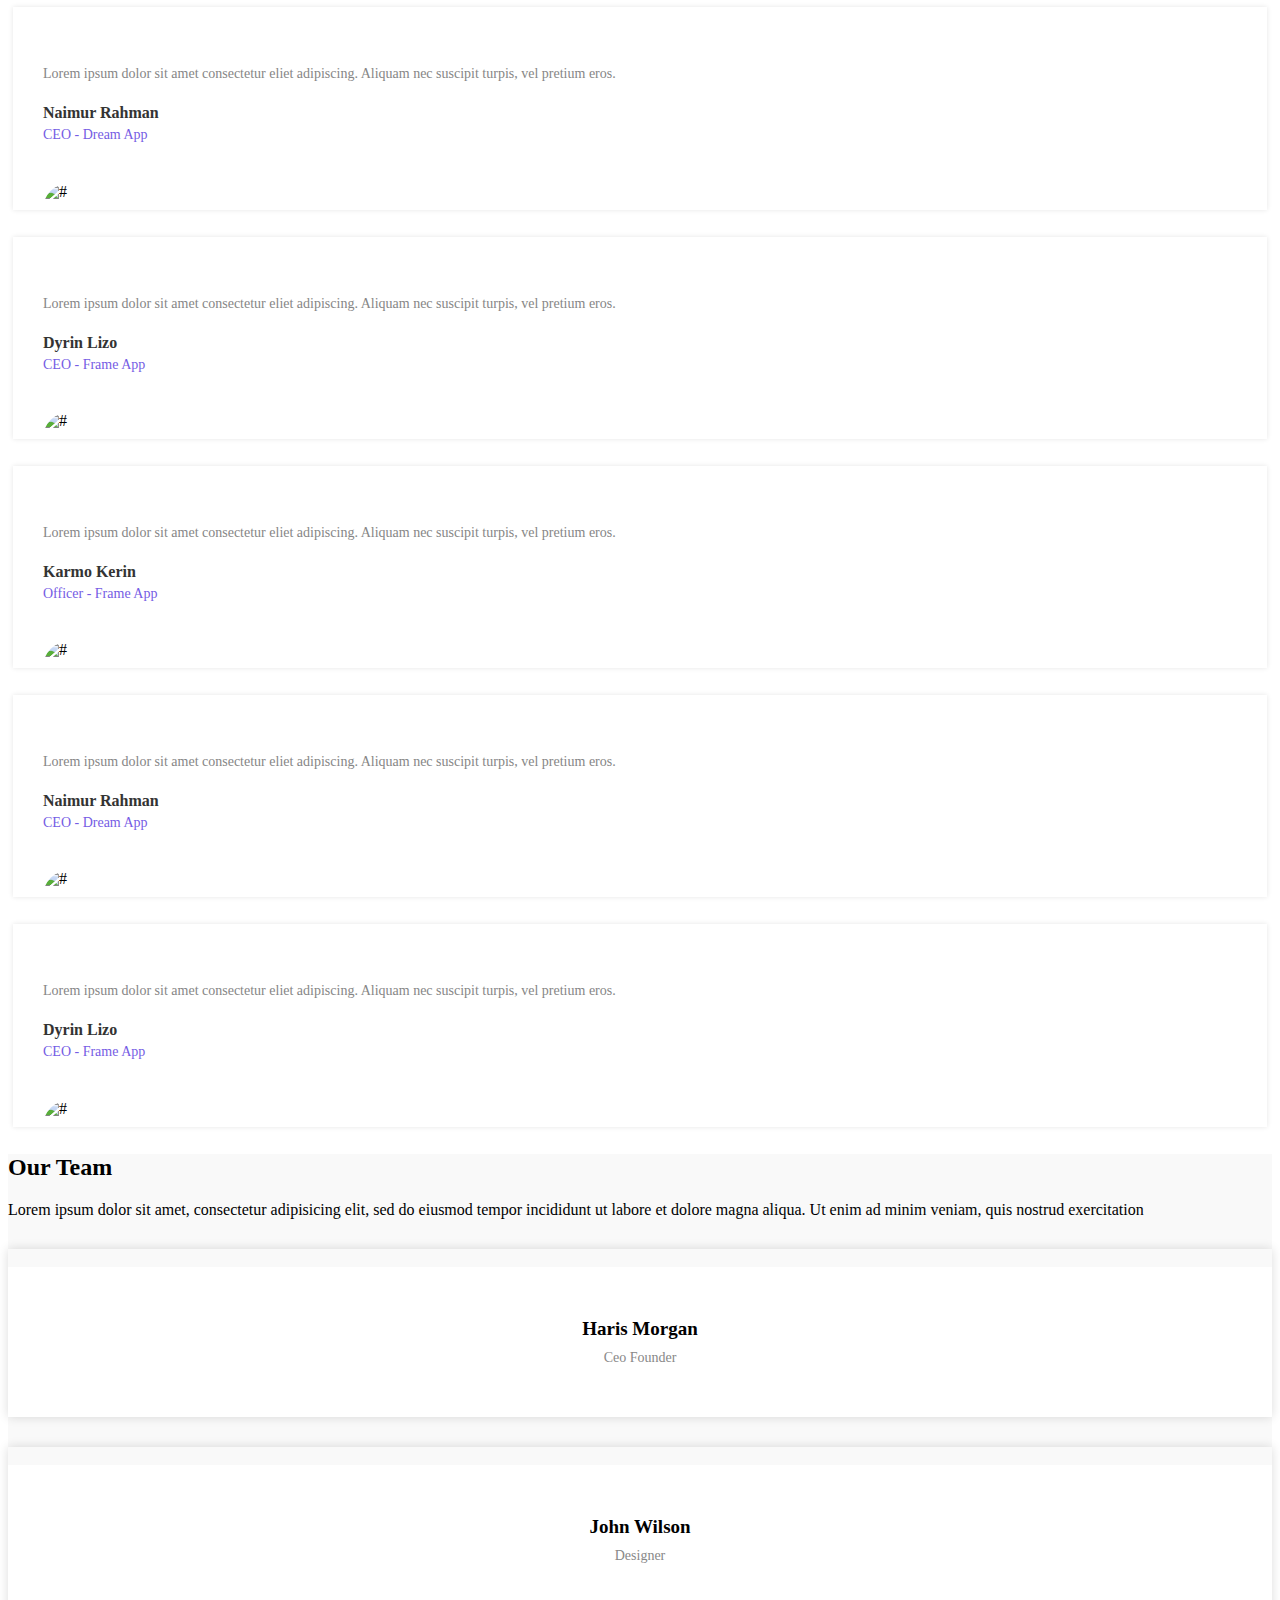
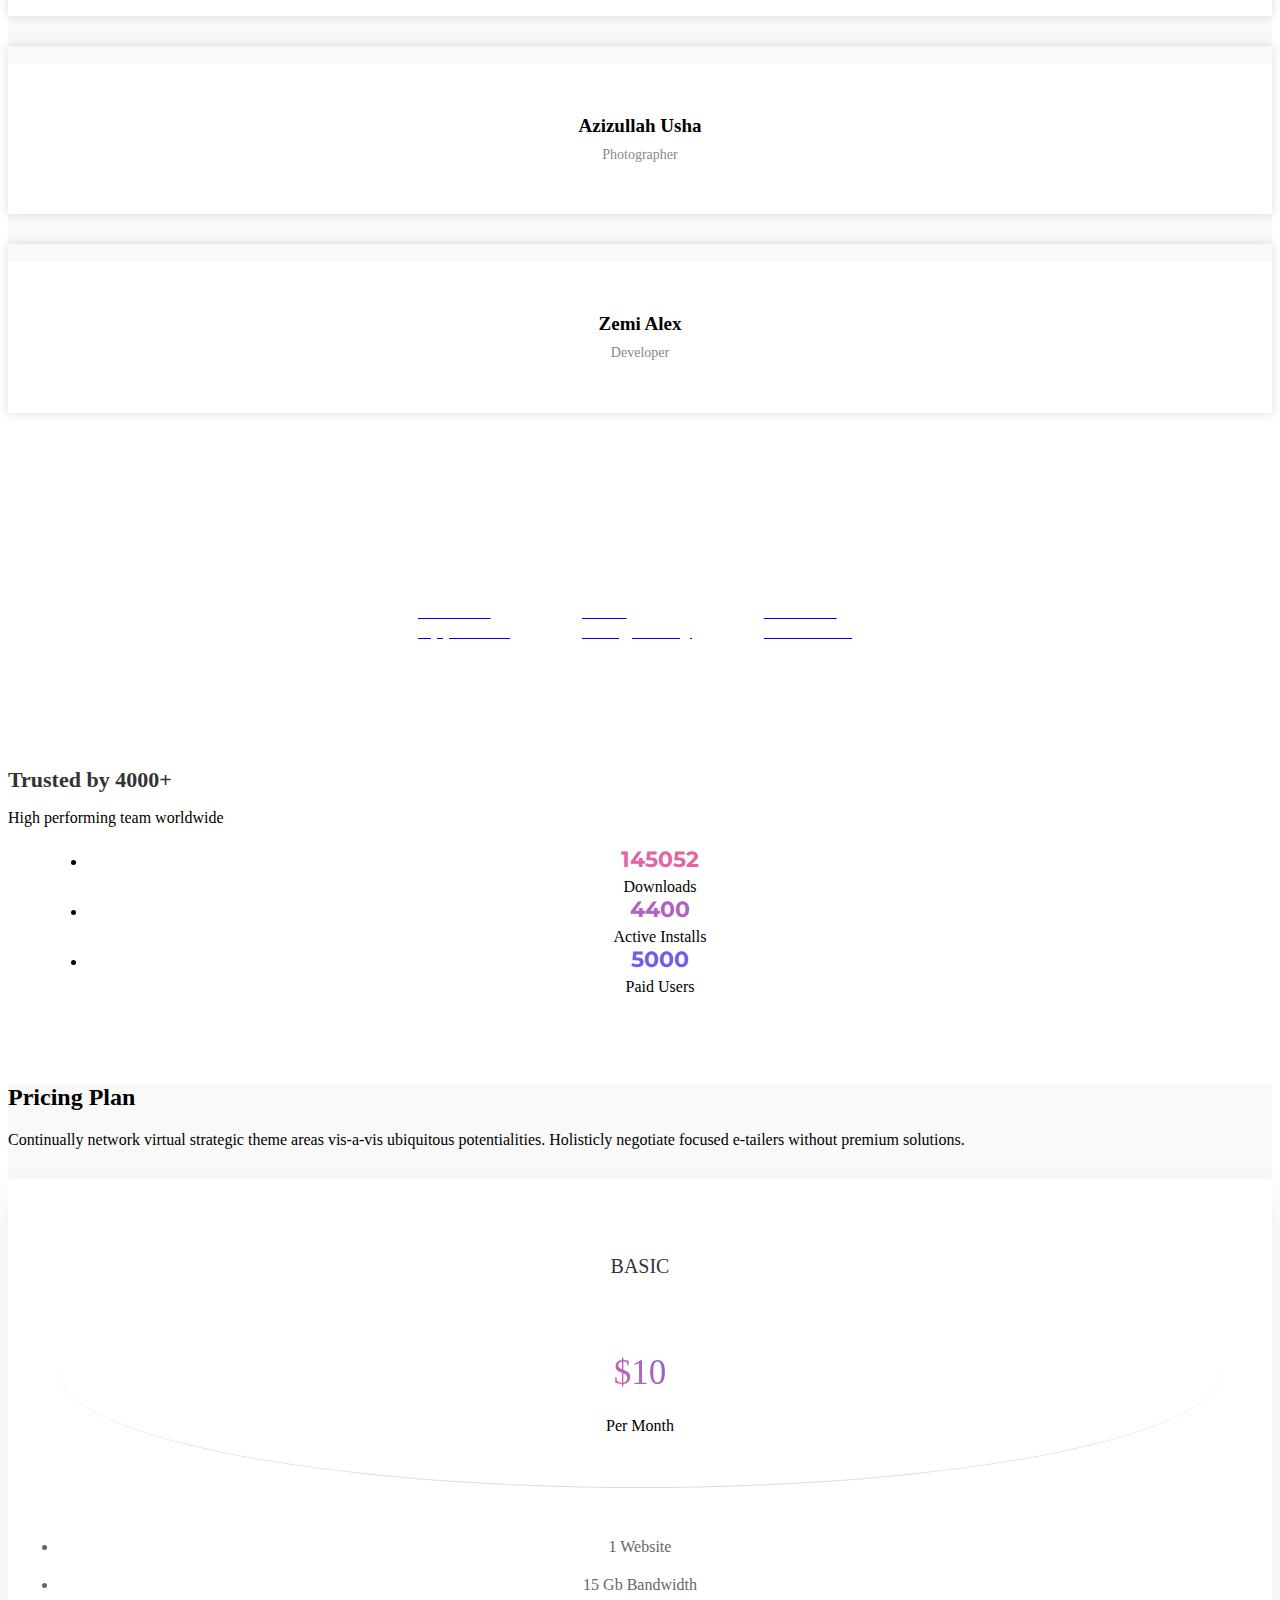
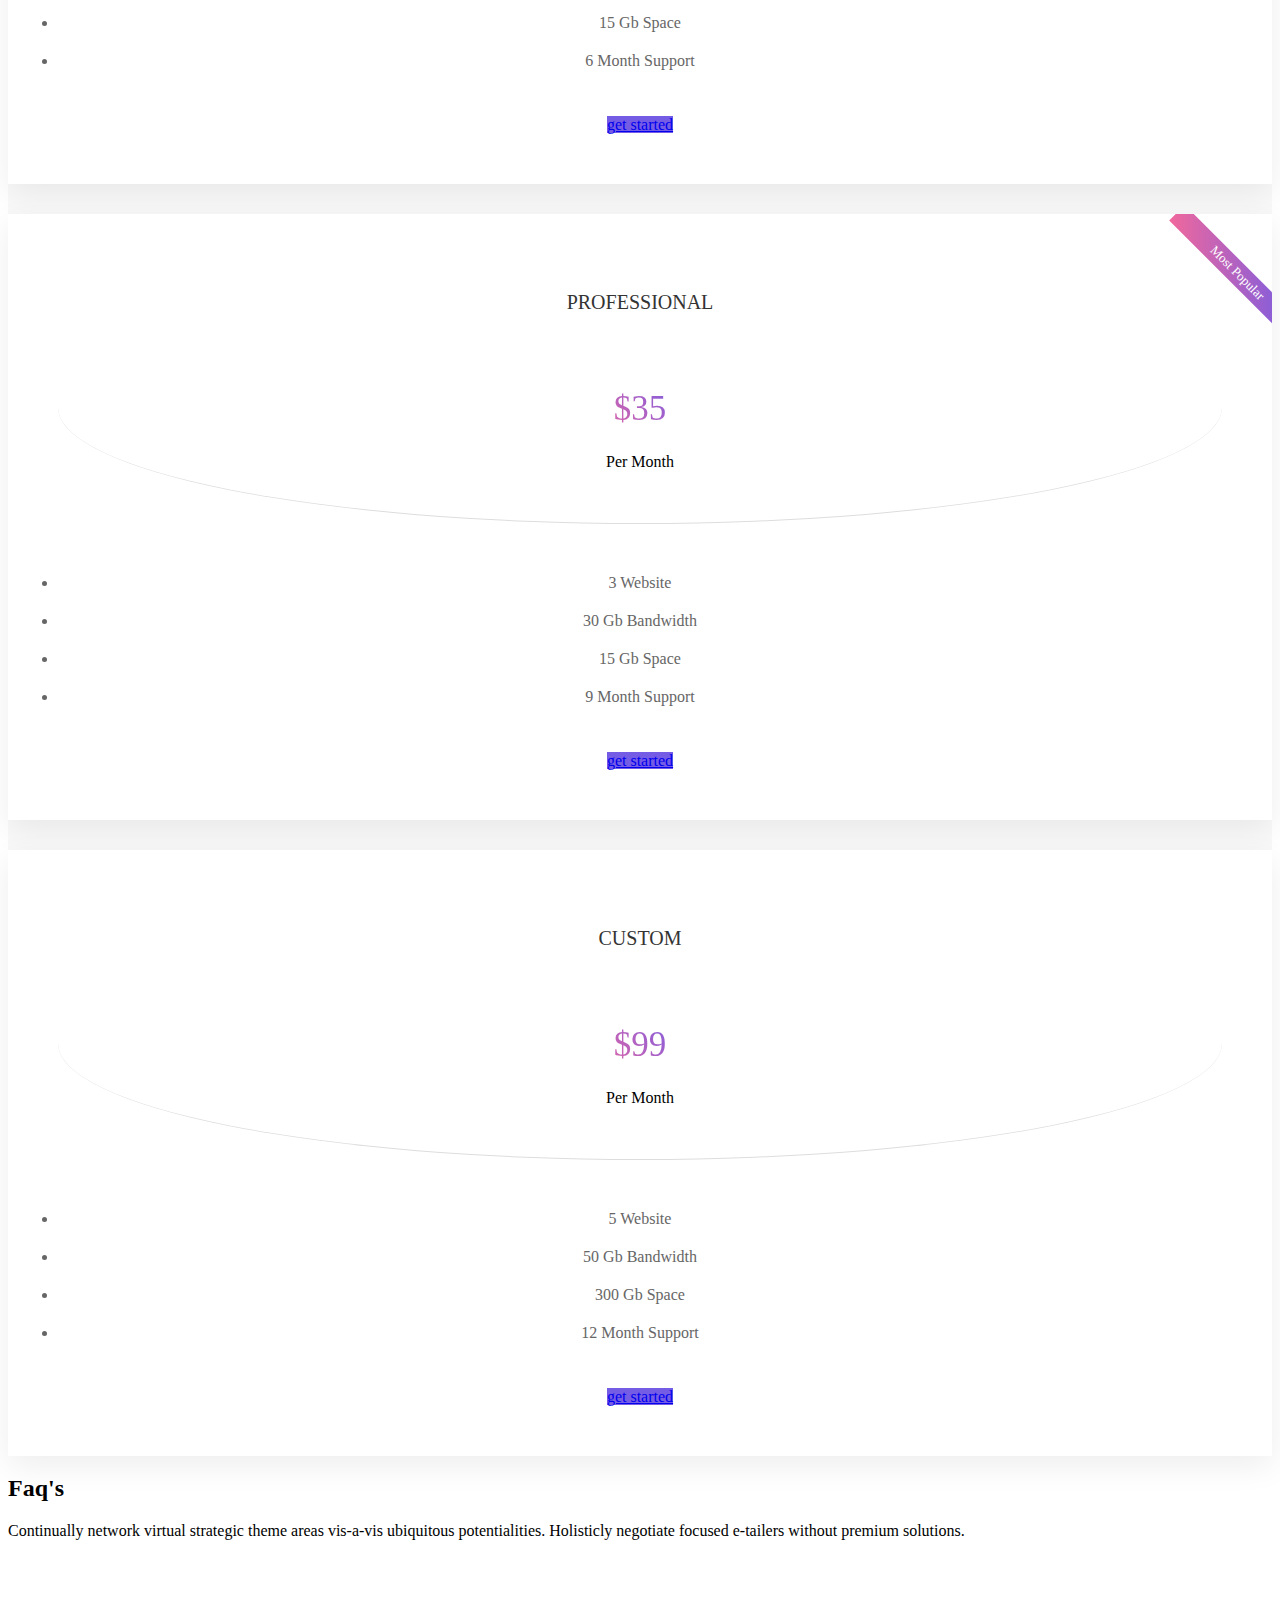
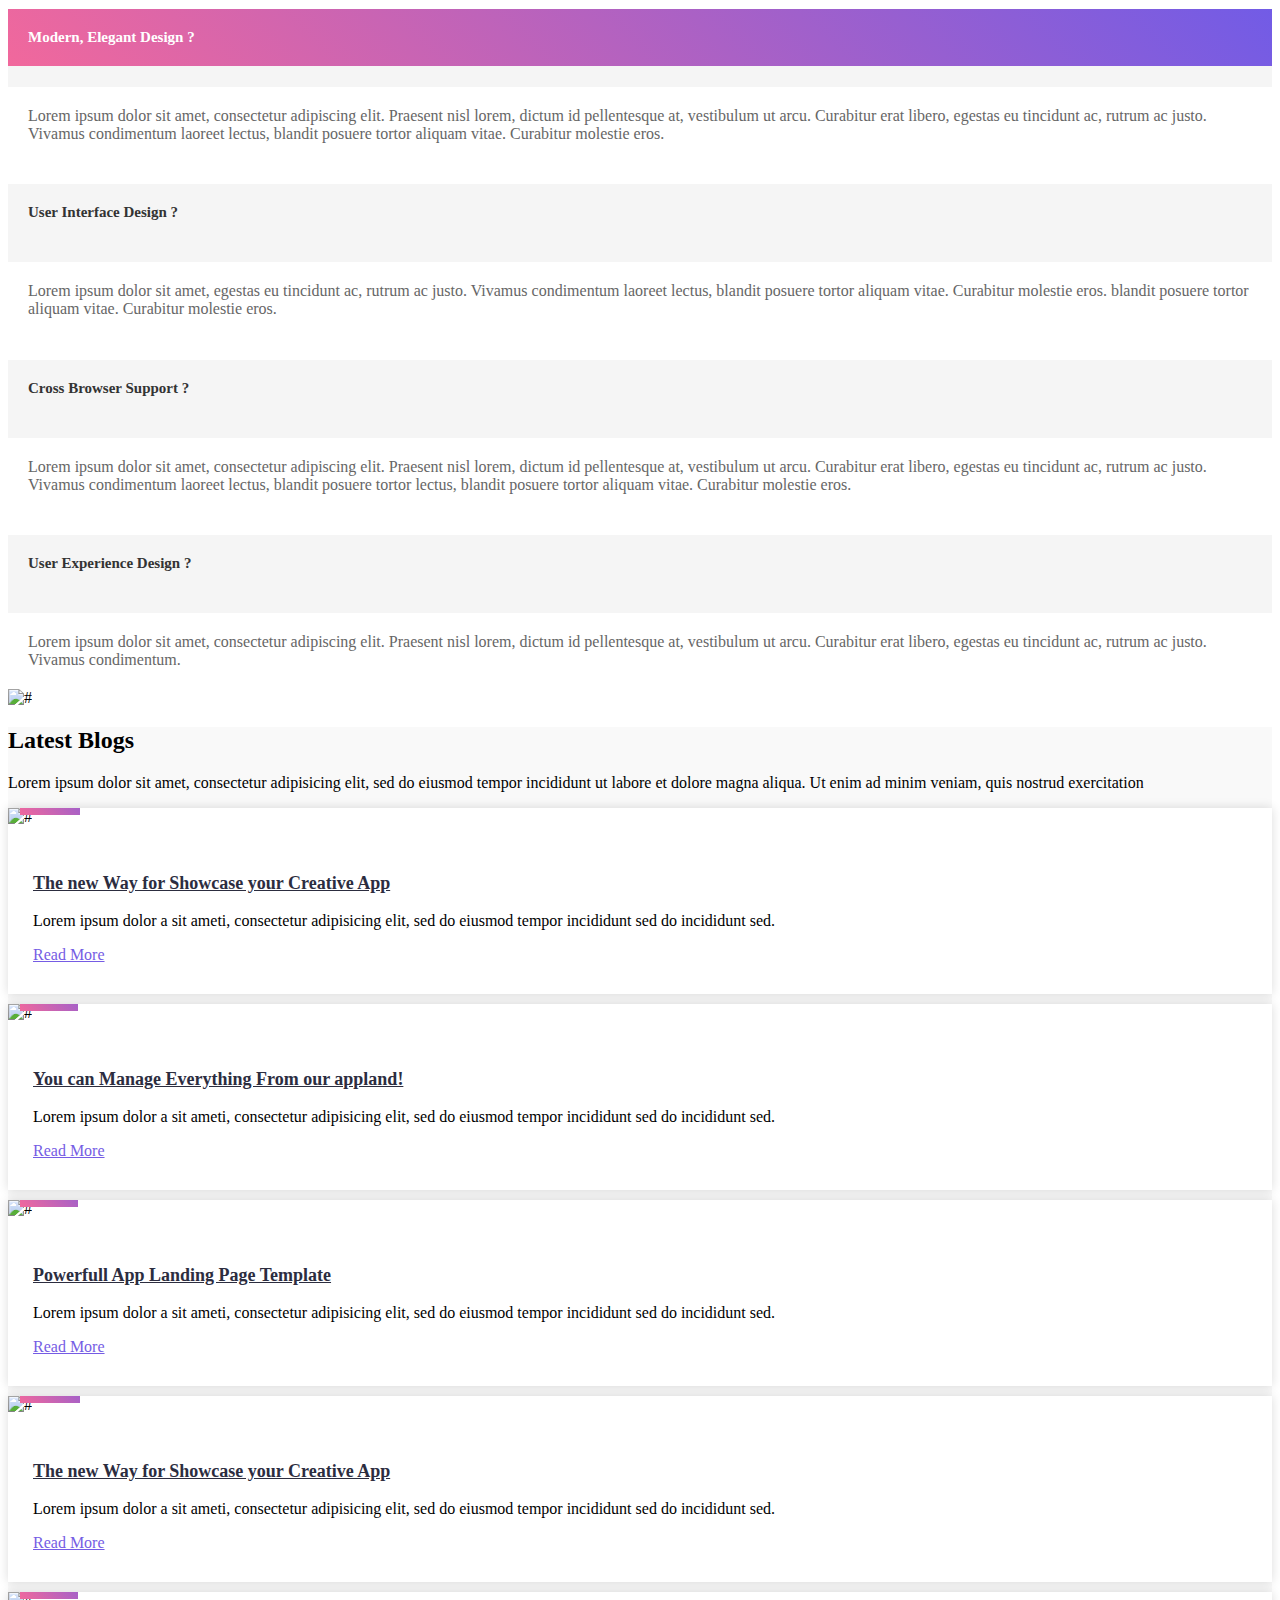
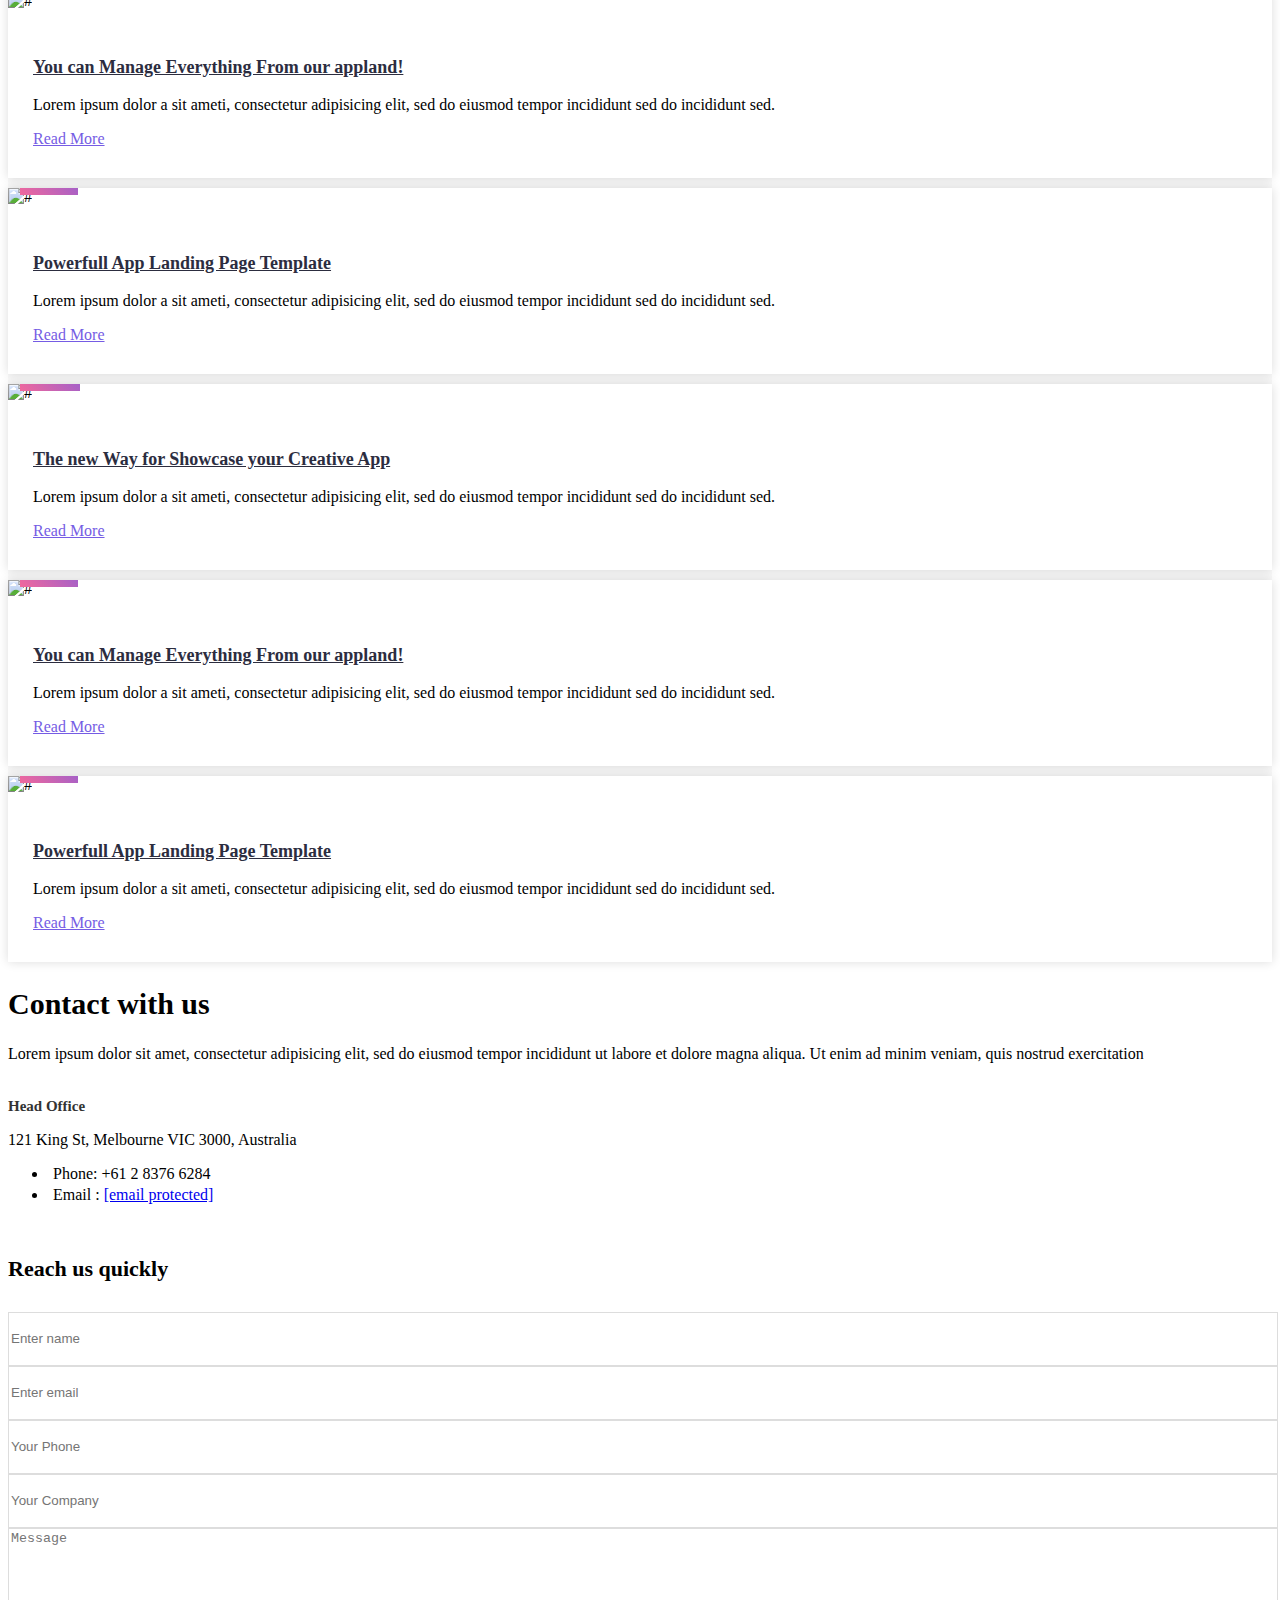
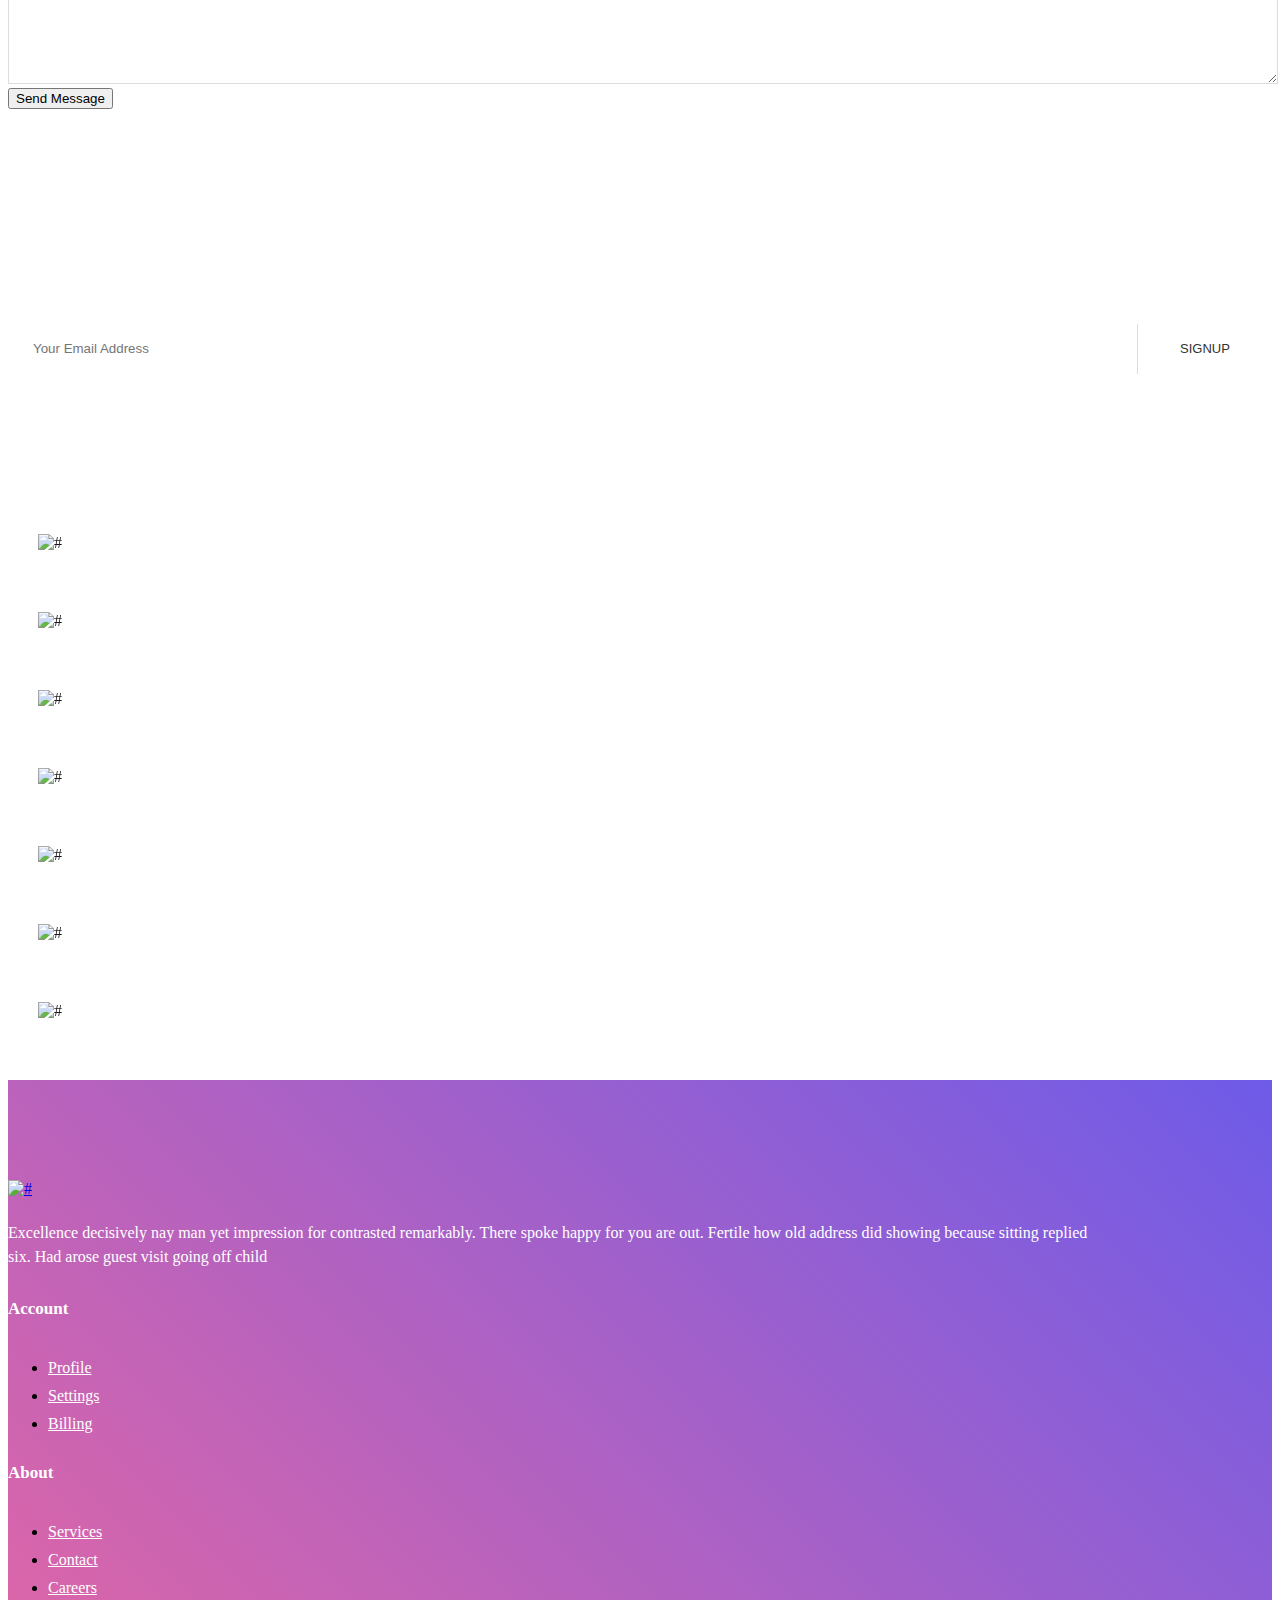
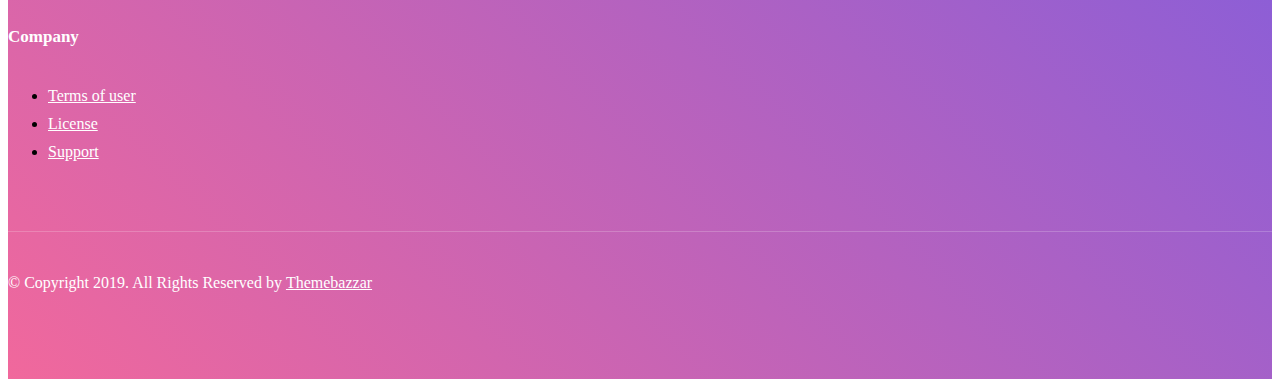
==== commit 117ddf71: "Add files via upload" ====
--- a/index.html
+++ b/index.html
@@ -1,1223 +1,1363 @@
-<!DOCTYPE html>
-<html lang="zxx">
-<head>
-	<!-- Meta Tag -->
-    <meta charset="utf-8">
-    <meta http-equiv="X-UA-Compatible" content="IE=edge">
-	<meta name='copyright' content=''>
-	<meta http-equiv="X-UA-Compatible" content="IE=edge">
-    <meta name="viewport" content="width=device-width, initial-scale=1, shrink-to-fit=no">
-	<!-- Title Tag  -->
-    <title>Apptrend - Creative App & SAAS Landing HTML5 Template.</title>
-	<!-- Favicon -->
-	<link rel="icon" type="image/png" href="images/favicon.png">
-	<!-- Web Font -->
-	<link href="https://fonts.googleapis.com/css?family=Montserrat:300,400,500,600,700" rel="stylesheet">
-	
-	<!-- StyleSheet -->
-	
-	<!-- Bootstrap -->
-	<link rel="stylesheet" href="css/bootstrap.css">
-	<!-- Magnific Popup -->
-    <link rel="stylesheet" href="css/magnific-popup.min.css">
-	<!-- Font Awesome -->
-    <link rel="stylesheet" href="css/font-awesome.css">
-	<!-- Owl Carousel -->
-    <link rel="stylesheet" href="css/owl-carousel.css">
-	<!-- Slicknav -->
-    <link rel="stylesheet" href="css/slicknav.min.css">
-	<!-- Animat -->
-    <link rel="stylesheet" href="css/animate.css">
-	
-	<!-- Apptrend StyleSheet -->
-	<link rel="stylesheet" href="css/reset.css">
-	<link rel="stylesheet" href="style.css">
-    <link rel="stylesheet" href="css/responsive.css">
-
-	<!-- Color CSS -->
-		<!--<link rel="stylesheet" href="css/color/color1.css">-->
-		<!--<link rel="stylesheet" href="css/color/color2.css">-->
-		<!--<link rel="stylesheet" href="css/color/color3.css">-->
-		<!--<link rel="stylesheet" href="css/color/color4.css">-->
-		<link rel="stylesheet" href="css/color/color5.css">
-
-
-		<link rel="stylesheet" href="#" id="colors">
-		
-	
-</head>
-<body class="js">
-	
-	<!-- Preloader -->
-	<div class="spinner-wrapper">
-		<div class="spinner">
-			<h4>Loading</h4>
-			<div class="bounce1"></div>
-			<div class="bounce2"></div>
-			<div class="bounce3"></div>
-		</div>
-	</div>
-	<!-- End of preloader -->
-	
-	<!-- Apptrend Color Plate -->
-	<div class="color-plate">
-		<a class="icon"><i class="fa fa-paint-brush" aria-hidden="true"></i></a>
-		<h2>Choose Color</h2>
-		<span class="color1"></span>
-		<span class="color2"></span>
-		<span class="color3"></span>
-		<span class="color4"></span>
-	</div>
-	<!-- /End Color Plate -->
-
-	<!-- Header Area -->
-	<header id="site-header" class="site-header">
-		<!-- Header Bottom -->
-		<div class="header-bottom">
-			<div class="container">
-				<div class="row">
-					<div class="col-lg-3 col-md-3 col-12">
-						<!-- Logo -->
-						<div class="logo">
-							<a href="index.html"><img src="images/logo-light.png" alt="#"></a>
-						</div>
-						<!-- End Logo -->
-						<div class="mobile-nav"></div>
-					</div>
-					<div class="col-lg-9 col-md-9 col-12">
-						<!-- Main Menu -->
-						<div class="main-menu">
-							<nav class="navigation ">
-								<ul class="nav menu">
-									<li class="active"><a href="#">Home</a></li>
-									<li><a href="#app-features">Features</a></li>
-									<li><a href="#pricing">pricing</a></li>
-									<li><a href="#team">team</a></li>
-									<li><a href="#blog">blog </a></li>
-									<li><a href="#contact">contact</a></li>
-								</ul>
-							</nav>
-							<a href="#" class="button">Download</a>
-						</div>
-						<!--/ End Main Menu -->
-					</div>
-				</div>
-			</div>
-		</div>
-		<!--/ End Header Bottom -->
-    </header>
-	<!--/ End Header Area -->
-	
-	<!-- Hero Area -->
-    <section id="hero-area" class="hero-area overlay">
-		<div class="hero-main ">
-		   <div class="container">
-				<div class="row">
-					<div class="col-12">
-						<div class="hero-inner">
-							<!-- Welcome Text -->
-							<div class="welcome-text">	
-								<h1>Butlerio ist der Shit von T&T</h1>
-								<p>wir machen es besser als bling bling boy</p>
-								<a href="#" class="button">Get start now</a>
-							</div>
-							<!--/ End Welcome Text -->
-							<!-- Hero Image -->
-							<div class="hero-image">	
-								<img src="https://via.placeholder.com/848x543" alt="#">
-							</div>
-							<!--/ End Hero Image -->
-						</div>
-					</div>
-				</div>
-			</div>
-		</div>
-		<div class="curv-img">
-            <svg version="1.1" id="Layer_1" xmlns="http://www.w3.org/2000/svg" xmlns:xlink="http://www.w3.org/1999/xlink" x="0px" y="0px" viewBox="0 0 1920 238" enable-background="new 0 0 1920 238" xml:space="preserve">
-                <path fill="#ffffff" d="M0,0c0,0,888.955,518.735,1920,0c-0.5,149.535,0,238,0,238H0V0z"/>
-            </svg>
-        </div>
-    </section>
-    <!--/ End Hero Area -->
-	
-    <!-- Features Area -->
-	<section id="features" class="features section">
-		<div class="container">
-			<div class="row">
-				<div class="col-12">
-					<div class="section-title">
-						<span class="lines"></span>
-						<h2>Why Apptrend is much popular</h2>
-						<p>Continually network virtual strategic theme areas vis-a-vis ubiquitous
-						potentialities. Holisticly negotiate focused e-tailers without premium
-						solutions. </p>
-					</div>
-				</div>
-			</div>
-			<div class="row">
-				<!-- Single Feature -->
-				<div class="col-lg-4 col-md-4 co-12">
-					<div class="single-feature">
-						<div class="feature-content">
-							<div class="icon-one">
-								<i class="fa fa-smile-o" aria-hidden="true"></i>
-							</div>
-							<h4>Easy To Use</h4>
-							<p>Lorem ipsum dolor sit amet, eam ex probo tation tractatos. Ut vel hinc solet
-							tincidunt.</p>
-						</div>
-						<div class="line"></div>
-					</div>
-				</div>
-				<!-- /End Single Feature -->
-				<!-- Single Feature -->
-				<div class="col-lg-4 col-md-4 co-12">
-					<div class="single-feature">
-						<div class="feature-content">
-							<div class="icon-two">
-								<i class="fa fa-cloud-upload" aria-hidden="true"></i>
-							</div>
-							<h4>More Flexible</h4>
-							<p>Lorem ipsum dolor sit amet, eam ex probo tation tractatos. Ut vel hinc solet
-							tincidunt.</p>
-						</div>
-						<div class="line"></div>
-					</div>
-				</div>
-				<!-- /End Single Feature -->
-				<!-- Single Feature -->
-				<div class="col-lg-4 col-md-4 co-12">
-					<div class="single-feature">
-						<div class="feature-content">
-							<div class="icon-three">
-								<i class="fa fa-paint-brush" aria-hidden="true"></i>
-							</div>
-							<h4>Easy To Customize</h4>
-							<p>Lorem ipsum dolor sit amet, eam ex probo tation tractatos. Ut vel hinc solet
-							tincidunt.</p>
-						</div>
-						<div class="line"></div>
-					</div>
-				</div>
-				<!-- /End Single Feature -->
-			</div>
-		</div>
-	</section>
-	<!--/ End Features Area -->
-	
-	<!-- Watch Video Area -->
-	<section id="watch-video" class="watch-video overlay section" data-stellar-background-ratio="0.5">
-		<div class="container">
-			<div class="row">
-				<div class="col-12">
-					<div class="section-title">
-						<span class="lines"></span>
-						<h2>Watch Our App Video</h2>
-						<p>Continually network virtual strategic theme areas vis-a-vis ubiquitous
-                        potentialities. Holisticly negotiate focused e-tailers without premium
-                        solutions. </p>
-					</div>
-				</div>
-			</div>
-			<div class="row">
-				<div class="col-12">
-					<!-- Video Image -->
-					<div class="video-image">
-						<!-- Video Animation -->
-						<div class="promo-video">
-							<div class="waves-block">
-								<div class="waves wave-1"></div>
-								<div class="waves wave-2"></div>
-								<div class="waves wave-3"></div>
-							</div>
-						</div>
-						<!--/ End Video Animation -->
-						<div class="video-play">
-							<a href="https://www.youtube.com/watch?v=eyoDUiWZcPQ" class=" video-popup mfp-fade"><i class="fa fa-play"></i></a>
-						</div>
-						<img src="https://via.placeholder.com/850x550" alt="#">
-					</div>
-					<!--/ End Video Image -->
-				</div>
-			</div>
-		</div>
-	</section>
-	<!--/ End Watch Video Area --> 
-	
-	<!-- Contributions -->
-	<section class="c-butions section">
-		<div class="container">
-			<div class="row">
-				<div class="col-lg-6 col-12">
-					<div class="section-title ">
-                        <span class="lines"></span>
-                        <h2>Our World <br> Wide happy Customers</h2>
-                        <p>If you are looking at blank cassettes on the web, you may be very confused at the
-							difference in price You may see some for as low as each If you are looking at blank
-                            cassettes on the web.</p>
-						<a href="portfolio.html" class="button">Browse Theme</a>
-                    </div>
-				</div>
-				<div class="col-lg-6 col-12">
-					<div class="c-head">
-						<div class="row">
-							<div class="col-lg-6 col-md-6 col-12">
-								<div class="single-butions active">
-									<i class="fa fa-gift" aria-hidden="true"></i>
-									<span class="number">50</span><span class="latter">+</span>
-									<p>Ready Products</p>
-								</div>
-							</div>
-							<div class="col-lg-6 col-md-6 col-12">
-								<div class="single-butions">
-									<i class="fa fa-smile-o" aria-hidden="true"></i>
-									<span class="number">35,000</span><span class="latter">+</span>
-									<p>Happy Users</p>
-								</div>
-							</div>
-							<div class="col-lg-6 col-md-6 col-12">
-								<div class="single-butions">
-									<i class="fa fa-download" aria-hidden="true"></i>
-									<span class="number">1</span><span class="latter">M+</span>
-									<p>Download</p>
-								</div>
-							</div>
-							<div class="col-lg-6 col-md-6 col-12">
-								<div class="single-butions">
-									<i class="fa fa-birthday-cake" aria-hidden="true"></i>
-									<span class="number">5</span><span class="latter">+</span>
-									<p>Years of expe.</p>
-								</div>
-							</div>
-						</div>
-					</div>
-				</div>
-			</div>
-		</div>
-	</section>
-	<!-- End Contributions Area -->
-	
-	<!-- Start App Features -->
-    <section class="app-features section" id="app-features">
-        <div class="container">
-			<div class="row">
-				<div class="col-12">
-					<div class="section-title">
-						<span class="lines"></span>
-						<h2>Top Features</h2>
-						<p>Continually network virtual strategic theme areas vis-a-vis ubiquitous
-						potentialities. Holisticly negotiate focused e-tailers without premium
-						solutions. </p>
-					</div>
-				</div>
-			</div>
-			<div class="single-feature">
-				<div class="row">
-					<div class="col-lg-6 col-12">
-						<!-- Feature Image -->
-						<div class="feature-image">
-							<img src="https://via.placeholder.com/620x445" alt="#">
-						</div>
-						<!-- End Feature Image -->
-					</div>
-					<div class="col-lg-6 col-12">
-						<!-- Feature Content -->
-						<div class="feature-content">
-							<h3 class="title">Make your schedule</h3>
-							<p class="title-p">Continually network virtual strategic theme areas vis-a-vis ubiquitous
-							potentialities. Holisticly negotiate focused e-tailers without premium. </p>
-							<div class="list">
-								<div class="single-list">
-									<i class="fa fa-calendar-check-o" aria-hidden="true"></i>
-									<h5>Scheduling for people</h5>
-									<p>Continually network virtual strategic theme areas vis-a-vis ubiquitous potentialities.</p>
-								</div>
-								<div class="single-list">
-									<i class="fa fa-calendar-check-o" aria-hidden="true"></i>
-									<h5>More Flexiblity</h5>
-									<p>Continually network virtual strategic theme areas vis-a-vis ubiquitous potentialities.</p>
-								</div>
-							</div>
-							<a href="#" class="button">Get Started now</a>
-						</div>
-						<!-- End Feature Content -->
-					</div>
-				</div>
-			</div>
-			<div class="single-feature content-left">
-				<div class="row">
-					<div class="col-lg-6 col-12">
-						<!-- Feature Content -->
-						<div class="feature-content">
-							<h3 class="title">The #1 tool for creating stunning marketing</h3>
-							<a href="#" class="link">Hit your coverage goals without boxing people into pre-defined work that makes fine-tuning easy.</a>
-							<p class="title-p">Continually network virtual strategic themepotentialities. Holisticly negotiate focused e-tailers without premium. Continually network virtual strategic theme areas vis-a-vis ubiquitouspotentialities. Holisticly negotiate focused e-tailers without premium.Continually network virtual strategic theme areas vis-a-vis ubiquitous potentialities. Holisticly negotiate focused e-tailers without premium. </p>
-							<a href="#" class="button">See pricing</a>
-						</div>
-						<!-- End Feature Content -->
-					</div>
-					<div class="col-lg-6 col-12">
-						<!-- Feature Image -->
-						<div class="feature-image">
-							<img src="https://via.placeholder.com/620x445" alt="#">
-						</div>
-						<!-- End Feature Image -->
-					</div>
-				</div>
-			</div>
-        </div>
-    </section>
-    <!-- /End App Features -->
-	
-	<!-- Start App Screenshots area -->
-    <section class="screenshots-area section">
-        <div class="container">
-            <div class="row">
-                <div class="col-lg-5 col-12">
-                    <div class="about-left-content">
-                        <div class="section-title">
-                            <span class="lines"></span>
-                            <h2>Screenshots <br> That Can Attract Users</h2>
-                            <p>If you are looking at blank cassettes on the web, you may be very confused at the
-                                difference in price You may see some for as low as each If you are looking at blank
-                                cassettes on the web.</p>
-                            <p>You may be very confused at the difference in price You may see some for as low as each.</p>
-                        </div>
-                    </div>
-                </div>
-                <div class="col-lg-7 col-12">
-                    <div class="right-side-content ">
-                        <div class="screenshots-carousel owl-carousel">
-                            <!-- single-carousel -->
-                            <div class="single-screenshots">
-                                <img src="https://via.placeholder.com/970x515" alt="#">
-                            </div>
-                            <!-- single-carousel -->
-                            <div class="single-screenshots">
-                                <img src="https://via.placeholder.com/970x515" alt="#">
-                            </div>
-                        </div>
-                    </div>
-                </div>
-            </div>
-        </div>
-    </section>
-    <!-- End App Screenshots area -->
-	
-	<!-- Start Pricing Area -->
-	<section class="section pricing-area" id="pricing">
-		<div class="container">
-			<div class="pricing">
-				<div class="row">
-					<div class="col-12">
-						<div class="section-title">
-							<span class="lines"></span>
-							<h2>Choose best plan</h2>
-							<p>Continually network virtual strategic theme areas vis-a-vis ubiquitous
-							potentialities. Holisticly negotiate focused e-tailers without premium
-							solutions. </p>
-						</div>
-					</div>
-				</div>
-				<div class="row">
-					<div class="col-12">
-						<div class="pricing__switcher switcher">
-							<div class="switcher__buttons">
-								<div class="switcher__button switcher__button--enabled">Monthly</div> 
-								<div class="switcher__button">Yearly</div>
-								<div class="switcher__border"></div>
-							</div>
-						</div>
-					</div>
-				</div>
-				<div class="row">
-					<div class="col-lg-4 col-12">
-						<div class="pricing__plan">
-							<div class="pricing-top">
-								<h3 class="pricing__title">Start</h3>   
-								<div class="pricing__values">
-									<div class="pricing__value pricing__value--show">$0 <span>/ month</span></div>
-									<div class="pricing__value pricing__value--hide pricing__value--hidden">$0 <span>/ year</span></div>
-								</div>	
-							</div>	
-							<ul class="pricing__list">
-								<li>1 Gb storage</li>
-								<li>1 project limit</li>
-								<li>2 contributors limit</li>	
-								<li>Unlimited viewers</li>		
-								<li>Team account</li>			
-							</ul> 
-							<div class="pricing-button ">
-								<a href="#" class="button">Sign up</a>
-							</div>
-						</div>
-					</div>
-					<div class="col-lg-4 col-12">
-						<div class="pricing__plan active">
-							<div class="pricing-top">
-								<h3 class="pricing__title">smart</h3>       
-								<div class="pricing__values">
-									<div class="pricing__value pricing__value--show">$49 <span>/ month</span></div>
-									<div class="pricing__value pricing__value--hide pricing__value--hidden">$99 <span>/ year</span></div>
-								</div>
-							</div>
-							<ul class="pricing__list">
-								<li>2 Gb storage</li>
-								<li>3 project limit</li>
-								<li>5 contributors limit</li>	
-								<li>Unlimited viewers</li>		
-								<li>Team account</li>	
-							</ul> 
-							<div class="pricing-button ">
-								<a href="#" class="button">Sign up</a>
-							</div>
-						</div>
-					</div>
-					<div class="col-lg-4 col-12">
-						<div class="pricing__plan">
-							<div class="pricing-top">
-								<h3 class="pricing__title">pro</h3>       
-								<div class="pricing__values">
-									<div class="pricing__value pricing__value--show">$99 <span>/ month</span></div>
-									<div class="pricing__value pricing__value--hide pricing__value--hidden">$199 <span>/ year</span></div>
-								</div>
-							</div>
-							<ul class="pricing__list">
-								<li>3 Gb storage</li>
-								<li>5 project limit</li>
-								<li>7 contributors limit</li>	
-								<li>Unlimited viewers</li>		
-								<li>Team account</li>	
-							</ul> 
-							<div class="pricing-button ">
-								<a href="#" class="button">Sign up</a>
-							</div>
-						</div> 	
-					</div> 	
-				</div>
-			</div>
-		</div>
-	</section>
-	<!-- /End Pricing Area -->	
-		
-	<!-- Start Team -->
-	<section id="team" class="team section">
-		<div class="container">
-			<div class="row">
-				<div class="col-12">
-					<div class="section-title">
-						<span class="lines"></span>
-						<h2>Our Expert Team</h2>
-						<p>Continually network virtual strategic theme areas vis-a-vis ubiquitous
-						potentialities. Holisticly negotiate focused e-tailers without premium
-						solutions. </p>
-					</div>
-				</div>
-			</div>
-			<div class="row">
-				<!-- Single Team -->
-				<div class="col-lg-3 col-md-6 col-12">
-					<div class="single-team overlay">
-						<!-- Image -->
-						<div class="image">
-							<img src="https://via.placeholder.com/270x350" alt="#">
-						</div>
-						<!-- End Image -->
-						<!-- Info Box -->
-						<div class="info-box">
-							<h4 class="name"><a href="#">Naimur Rahman</a></h4>
-							<span class="designation">Designer</span>
-						</div>
-						<!-- End Info Box -->
-						<!-- Social -->
-						<div class="social-links">
-							<ul class="social">
-								<li><a href="#"><i class="fa fa-facebook-f"></i></a></li>
-								<li><a href="#"><i class="fa fa-twitter"></i></a></li>
-								<li><a href="#"><i class="fa fa-behance"></i></a></li>
-								<li><a href="#"><i class="fa fa-instagram"></i></a></li>
-							</ul>
-						</div>
-						<!-- End Social -->
-						<!-- Caption Box -->
-						<div class="caption-box">
-							<h4 class="name">Naimur Rahman</h4>
-							<span class="designation">Designer</span>
-						</div>
-						<!-- End Caption Box -->
-					</div>
-				</div>	
-				<!-- End Single Team -->
-				<!-- Single Team -->
-				<div class="col-lg-3 col-md-6 col-12">
-					<div class="single-team overlay">
-						<!-- Image -->
-						<div class="image">
-							<img src="https://via.placeholder.com/270x350" alt="#">
-						</div>
-						<!-- End Image -->
-						<!-- Info Box -->
-						<div class="info-box">
-							<h4 class="name"><a href="#">Shakil Hossain</a></h4>
-							<span class="designation">Developer</span>
-						</div>
-						<!-- End Info Box -->
-						<!-- Social -->
-						<div class="social-links">
-							<ul class="social">
-								<li><a href="#"><i class="fa fa-facebook-f"></i></a></li>
-								<li><a href="#"><i class="fa fa-twitter"></i></a></li>
-								<li><a href="#"><i class="fa fa-behance"></i></a></li>
-								<li><a href="#"><i class="fa fa-instagram"></i></a></li>
-							</ul>
-						</div>
-						<!-- End Social -->
-						<!-- Caption Box -->
-						<div class="caption-box">
-							<h4 class="name">Shakil Hossain</h4>
-							<span class="designation">Developer</span>
-						</div>
-						<!-- End Caption Box -->
-					</div>
-				</div>	
-				<!-- End Single Team -->
-				<!-- Single Team -->
-				<div class="col-lg-3 col-md-6 col-12">
-					<div class="single-team overlay">
-						<!-- Image -->
-						<div class="image">
-							<img src="https://via.placeholder.com/270x350" alt="#">
-						</div>
-						<!-- End Image -->
-						<!-- Info Box -->
-						<div class="info-box">
-							<h4 class="name"><a href="#">Tamim Ahmed</a></h4>
-							<span class="designation">Marketing</span>
-						</div>
-						<!-- End Info Box -->
-						<!-- Social -->
-						<div class="social-links">
-							<ul class="social">
-								<li><a href="#"><i class="fa fa-facebook-f"></i></a></li>
-								<li><a href="#"><i class="fa fa-twitter"></i></a></li>
-								<li><a href="#"><i class="fa fa-behance"></i></a></li>
-								<li><a href="#"><i class="fa fa-instagram"></i></a></li>
-							</ul>
-						</div>
-						<!-- End Social -->
-						<!-- Caption Box -->
-						<div class="caption-box">
-							<h4 class="name">Tamim Ahmed</h4>
-							<span class="designation">Marketing</span>
-						</div>
-						<!-- End Caption Box -->
-					</div>
-				</div>	
-				<!-- End Single Team -->
-				<!-- Single Team -->
-				<div class="col-lg-3 col-md-6 col-12">
-					<div class="single-team overlay">
-						<!-- Image -->
-						<div class="image">
-							<img src="https://via.placeholder.com/270x350" alt="#">
-						</div>
-						<!-- End Image -->
-						<!-- Info Box -->
-						<div class="info-box">
-							<h4 class="name"><a href="#">Ahmed Ridoy</a></h4>
-							<span class="designation">Branding</span>
-						</div>
-						<!-- End Info Box -->
-						<!-- Social -->
-						<div class="social-links">
-							<ul class="social">
-								<li><a href="#"><i class="fa fa-facebook-f"></i></a></li>
-								<li><a href="#"><i class="fa fa-twitter"></i></a></li>
-								<li><a href="#"><i class="fa fa-behance"></i></a></li>
-								<li><a href="#"><i class="fa fa-instagram"></i></a></li>
-							</ul>
-						</div>
-						<!-- End Social -->
-						<!-- Caption Box -->
-						<div class="caption-box">
-							<h4 class="name">Ahmed Ridoy</h4>
-							<span class="designation">Branding</span>
-						</div>
-						<!-- End Caption Box -->
-					</div>
-				</div>	
-				<!-- End Single Team -->
-			</div>	
-		</div>
-	</section>
-	<!--/ End Team Area -->
-	
-	<!-- Start Testimonials Section -->
-	<section id="testimonials" class="section testimonials">
-		<div class="container">
-			<div class="row">
-				<div class="col-12">
-					<div class="section-title">
-						<span class="lines"></span>
-						<h2>What our customers say</h2>
-						<p>Continually network virtual strategic theme areas vis-a-vis ubiquitous
-						potentialities. Holisticly negotiate focused e-tailers without premium
-						solutions. </p>
-					</div>
-				</div>
-			</div>
-			<div class="row">
-				<div class="col-12">
-					<div class="testimonial-slider owl-carousel">
-						<!-- Single Testimonial -->
-						<div class="single-testimonial">
-							<p>" I just brought it and i love it. Easily the best tool for mockups i have encountered ever and that's why this is the best for me." </p>
-							<div class="bottom">
-								<img src="https://via.placeholder.com/80x80" alt="#">
-								<h4 class="name">Karmo kerin<span>CEO - Apptech</span></h4>
-							</div>
-						</div>
-						<!--/ End Single Testimonial -->
-						<!-- Single Testimonial -->
-						<div class="single-testimonial">
-							<p>" I just brought it and i love it. Easily the best tool for mockups i have encountered ever and that's why this is the best for me." </p>
-							<div class="bottom">
-								<img src="https://via.placeholder.com/80x80" alt="#">
-								<h4 class="name">Jhon Dimo<span>CEO - Dream app</span></h4>
-							</div>
-						</div>
-						<!--/ End Single Testimonial -->
-						<!-- Single Testimonial -->
-						<div class="single-testimonial">
-							<p>" I just brought it and i love it. Easily the best tool for mockups i have encountered ever and that's why this is the best for me." </p>
-							<div class="bottom">
-								<img src="https://via.placeholder.com/80x80" alt="#">
-								<h4 class="name">kerio chal<span>CEO - Apptrend</span></h4>
-							</div>
-						</div>
-						<!--/ End Single Testimonial -->
-					</div>
-				</div>
-			</div>
-		</div>
-	</section>
-	<!-- /End Testimonials Section -->
-		
-	<!-- Start Faq Section -->
-	<section id="faq" class="faq-area section">
-		<div class="container">
-			<div class="row">
-				<div class="col-lg-6 col-12">
-					<div class="faq-img">
-						<img src="https://via.placeholder.com/485x680" alt="#" class="faq-image">
-					</div>
-				</div>
-				<div class="col-lg-6 col-12">
-					<div class="section-title">
-						<span class="lines"></span>
-						<h2>Things that Need to know before Buying</h2>
-						<p>Continually network virtual strategic theme areas vis-a-vis ubiquitous
-						potentialities. Holisticly negotiate focused e-tailers without premium
-						solutions. </p>
-					</div>
-					<!-- Faq Inner -->
-					<div class="faq-area">
-						<div class="faq-content">
-							<div class="panel-group" id="accordion" role="tablist" aria-multiselectable="true">
-								<div class="panel panel-default">
-									<div class="faq-heading" id="FaqTitle1">
-										<h4 class="faq-title">
-											<a data-toggle="collapse" data-parent="#accordion" href="#faq1">Modern, Elegant Design ?</a>
-										</h4>
-									</div>
-									<div id="faq1" class="panel-collapse collapse in show" role="tabpanel" aria-labelledby="FaqTitle1">
-										<div class="faq-body">Lorem ipsum dolor sit amet, consectetur adipiscing elit. Praesent nisl lorem, dictum id pellentesque at, vestibulum ut arcu. Curabitur erat libero, egestas eu tincidunt ac, rutrum ac justo. Vivamus condimentum laoreet lectus, blandit posuere tortor aliquam.</div>
-									</div>
-								</div>
-								<div class="panel panel-default">
-									<div class="faq-heading" id="FaqTitle2">
-										<h4 class="faq-title">
-											<a class="collapsed" data-toggle="collapse" data-parent="#accordion" href="#faq2">User Interface Design ?</a>
-										</h4>
-									</div>
-									<div id="faq2" class="panel-collapse collapse" role="tabpanel" aria-labelledby="FaqTitle2">
-										<div class="faq-body">Lorem ipsum dolor sit amet,  egestas eu tincidunt ac, rutrum ac justo. Vivamus condimentum laoreet lectus, blandit posuere tortor aliquam vitae. Curabitur molestie eros. blandit posuere tortor aliquam vitae. Curabitur molestie eros.</div>
-									</div>
-								</div>
-								<div class="panel panel-default">
-									<div class="faq-heading"  id="FaqTitle3">
-										<h4 class="faq-title">
-											<a class="collapsed" data-toggle="collapse" data-parent="#accordion" href="#faq3">Cross Browser Support ?</a>
-										</h4>
-									</div>
-									<div id="faq3" class="panel-collapse collapse" role="tabpanel" aria-labelledby="FaqTitle3">
-										<div class="faq-body">Lorem ipsum dolor sit amet, consectetur adipiscing elit. Praesent nisl lorem, dictum id pellentesque at, vestibulum ut arcu. Curabitur erat libero, egestas eu tincidunt ac, rutrum ac justo. Vivamus condimentum laoreet lectus, blandit posuere tortor lectus, blandit posuere tortor aliquam vitae. Curabitur molestie eros.</div>
-									</div>
-								</div>
-								<div class="panel panel-default">
-									<div class="faq-heading"  id="FaqTitle4">
-										<h4 class="faq-title">
-											<a class="collapsed" data-toggle="collapse" data-parent="#accordion" href="#faq4">User Experience Design ?</a>
-										</h4>
-									</div>
-									<div id="faq4" class="panel-collapse collapse" role="tabpanel" aria-labelledby="FaqTitle4">
-										<div class="faq-body">Lorem ipsum dolor sit amet, consectetur adipiscing elit. Praesent nisl lorem, dictum id pellentesque at, vestibulum ut arcu. Curabitur erat libero, egestas eu tincidunt ac, rutrum ac justo. Vivamus condimentum.</div>
-									</div>
-								</div>
-							</div>
-						</div>
-					</div>
-					<!-- /End Faq Inner -->
-				</div>	
-			</div>
-		</div>
-	</section>
-	<!-- /End Faq Section -->
-	
-	<!-- Start Work Area -->
-	<section class="work section" >
-		<div class="container">
-			<div class="row">
-				<div class="col-12">
-					<div class="section-title">
-						<span class="lines"></span>
-						<h2>How does it works?</h2>
-						<p>Continually network virtual strategic theme areas vis-a-vis ubiquitous
-						potentialities. Holisticly negotiate focused e-tailers without premium
-						solutions. </p>
-					</div>
-				</div>
-			</div>
-			<div class="row">
-				<div class="col-lg-4 col-md-4 col-12">
-					<div class="single-work">
-						<div class="serial">
-							<span>1</span>
-						</div>
-						<h3>Create Account</h3>
-						<p>Lorem ipsum sit, consectetur adipiscing elit. Maecenas mi quam vulputate.</p>
-					</div>
-				</div>
-				<div class="col-lg-4 col-md-4 col-12">
-					<div class="single-work">
-						<div class="serial">
-							<span>2</span>
-						</div>
-						<h3>Make a Shedule</h3>
-						<p>Lorem ipsum sit, consectetur adipiscing elit. Maecenas mi quam vulputate.</p>
-					</div>
-				</div>
-				<div class="col-lg-4 col-md-4 col-12">
-					<div class="single-work last">
-						<div class="serial">
-							<span>3</span>
-						</div>
-						<h3>Get Notify</h3>
-						<p>Lorem ipsum sit, consectetur adipiscing elit. Maecenas mi quam vulputate.</p>
-					</div>
-				</div>
-			</div>
-		</div>
-	</section>
-	<!-- /End Work Area -->
-	
-	<!-- Start Newsletter Area -->
-    <section class="newsletter section overlay" data-stellar-background-ratio="0.5">
-        <div class="container">
-			<div class="row">
-				<div class="col-12">
-					<div class="section-title">
-						<span class="lines"></span>
-						<h2>Start Your Free Trial</h2>
-						<p>Subscribe Now</p>
-					</div>
-				</div>
-            </div>
-            <div class="row ">
-                <div class="col-lg-6 offset-lg-3 col-md-8 offset-md-2 col-12">
-					<!-- Start Newsletter Form -->
-                    <div class="subscribe-form ">
-                        <form action="mail/mail.php" method="get" target="_blank" class="newsletter-inner">
-                            <input name="EMAIL" placeholder="Your email address" class="common-input" onfocus="this.placeholder = ''"
-                                onblur="this.placeholder = 'Your email address'" required="" type="email">
-                            <button class="button">START</button>
-                        </form>
-                    </div>
-					<!-- End Newsletter Form -->
-                </div>
-            </div>
-        </div>
-    </section>
-    <!-- /End Newsletter Area -->
-	
-	<!-- Start Clients Area -->
-	<div id="clients" class="clients section">
-		<div class="container">
-			<div class="row">
-				<div class="col-12">
-					<div class="section-title">
-						<span class="lines"></span>
-						<h2>Trusted by thousands of people and companies worldwide</h2>
-						<p>Continually network virtual strategic theme areas vis-a-vis ubiquitous
-						potentialities. Holisticly negotiate focused e-tailers without premium
-						solutions. </p>
-					</div>
-				</div>
-			</div>
-			<div class="row">
-				<div class="col-12">
-					<div class="clients-slider">
-						<!-- Single Client -->
-						<div class="single-client">
-							<a href="#" target="_blank"><img src="https://via.placeholder.com/200x80" alt="#"></a>
-						</div>
-						<!--/ End Single Client -->
-						<!-- Single Client -->
-						<div class="single-client">
-							<a href="#" target="_blank"><img src="https://via.placeholder.com/200x80" alt="#"></a>
-						</div>
-						<!--/ End Single Client -->
-						<!-- Single Client -->
-						<div class="single-client">
-							<a href="#" target="_blank"><img src="https://via.placeholder.com/200x80" alt="#"></a>
-						</div>
-						<!--/ End Single Client -->
-						<!-- Single Client -->
-						<div class="single-client">
-							<a href="#" target="_blank"><img src="https://via.placeholder.com/200x80" alt="#"></a>
-						</div>
-						<!--/ End Single Client -->
-						<!-- Single Client -->
-						<div class="single-client">
-							<a href="#" target="_blank"><img src="https://via.placeholder.com/200x80" alt="#"></a>
-						</div>
-						<!--/ End Single Client -->
-					</div>
-				</div>
-			</div>
-		</div>
-	</div>
-	<!-- /End Clients Area -->
-	
-	<!-- Start Blog Area -->
-	<section id="blog" class="blog section">
-		<div class="container">
-			<div class="row">
-				<div class="col-12">
-					<div class="section-title">
-						<span class="lines"></span>
-						<h2>Our Latest Blogs</h2>
-						<p>Continually network virtual strategic theme areas vis-a-vis ubiquitous
-						potentialities. Holisticly negotiate focused e-tailers without premium
-						solutions. </p>
-					</div>
-				</div>
-			</div>
-			<div class="row">
-				<!-- Single Blog -->
-				<div class="col-lg-4 col-md-6 col-12">
-					<div class="single-news">
-						<div class="news-head">
-							<img src="https://via.placeholder.com/900x650" alt="#">
-						</div>
-						<div class="news-body">
-							<div class="news-content">
-								<span class="date">jun 18,2019</span>
-								<p class="by"><span><i class="fa fa-user" aria-hidden="true"></i>By Alex</span><span><i class="fa fa-comment-o" aria-hidden="true"></i>15 Comments</span></p>
-								<h2><a href="blog-single.html">Amazing Onepage Template</a></h2>
-								<p class="text">Lorem ipsum dolor a sit ameti, consectetur adipisicing elit, sed do eiusmod tempor incididunt sed do eiusmod  ut labore et </p>
-								<a href="blog-single.html" class="button">Read More</a>
-							</div>
-						</div>
-					</div>
-				</div>
-				<!--/ End Single Blog -->
-				<!-- Single Blog -->
-				<div class="col-lg-4 col-md-6 col-12">
-					<div class="single-news">
-						<div class="news-head">
-							<img src="https://via.placeholder.com/900x650" alt="#">
-						</div>
-						<div class="news-body">
-							<div class="news-content">
-								<span class="date">Mar 25,2019</span>
-								<p class="by"><span><i class="fa fa-user" aria-hidden="true"></i>By Shakil</span><span><i class="fa fa-comment-o" aria-hidden="true"></i>20 Comments</span></p>
-								<h2><a href="blog-single.html">High Qualityfull html5 Template</a></h2>
-								<p class="text">Lorem ipsum dolor a sit ameti, consectetur adipisicing elit, sed do eiusmod tempor incididunt sed do eiusmod  ut labore et </p>
-								<a href="blog-single.html" class="button">Read More</a>
-							</div>
-						</div>
-					</div>
-				</div>
-				<!--/ End Single Blog -->
-				<!-- Single Blog -->
-				<div class="col-lg-4 col-md-12 col-12">
-					<div class="only-body">
-						<div class="news-body">
-							<div class="news-content">
-								<span class="date">feb 15,2019</span>
-								<p class="by"><span><i class="fa fa-user" aria-hidden="true"></i>By Benjamin</span><span><i class="fa fa-comment-o" aria-hidden="true"></i>30 Comments</span></p>
-								<h2><a href="blog-single.html">Amazing Wordpress Template</a></h2>
-								<p class="text">Lorem ipsum dolor a sit ameti,  do eiusmod  ut labore et </p>
-								<a href="blog-single.html" class="button">Read More</a>
-							</div>
-						</div>
-						<div class="news-body">
-							<div class="news-content">
-								<span class="date">jan 11,2019</span>
-								<p class="by"><span><i class="fa fa-user" aria-hidden="true"></i>By Naim</span><span><i class="fa fa-comment-o" aria-hidden="true"></i>50</span></p>
-								<h2><a href="blog-single.html">Responsive Onepage Template</a></h2>
-								<p class="text">Lorem ipsum dolor a sit ameti,  do eiusmod  ut labore et do eiusmod  ut labore et </p>
-								<a href="blog-single.html" class="button">Read More</a>
-							</div>
-						</div>
-					</div>
-				</div>
-				<!--/ End Single Blog -->
-			</div>
-		</div>
-	</section>
-	<!-- /End Blog Area -->
-	
-	<!-- Start Contact Area -->
-    <section id="contact" class="contact-us section">
-        <div class="container">
-            <div class="row">
-                <div class="col-lg-6 col-12 padding-right">
-                    <!-- Map Section -->
-					<div class="map-section">
-						<div id="myMap"></div>
-					</div>
-					<!--/ End Map Section -->
-                </div>
-                <div class="col-lg-6 col-12 padding-left">
-					<form action="mail/mail.php" method="post" class="contact-us-form" novalidate="novalidate">
-						<div class="row">
-							<div class="col-12">
-								<h3 class="heading-title">Contact With Us</h3>
-								<div class="form-group">
-									<input type="text" class="form-control" id="name"
-									 placeholder="Enter name" required="required">
-								</div>
-								<div class="form-group">
-									<input type="email" class="form-control" id="email"
-									placeholder="Enter email" required="required">
-								</div>
-								<div class="form-group">
-								   <input type="text" name="company" value="" size="40"
-									class="form-control" id="company" placeholder="Your Company">
-								</div>
-								<div class="form-group">
-									<textarea name="message" id="message" class="form-control text-area" rows="7"
-									cols="25" placeholder="Message"></textarea>
-								</div>
-								<div class="contact-newsletter">
-									<h5 class="subs-title">Would  you like subscribe our Newslatter  </h5>
-									<div class="checkbox">
-										<label class="checkbox-inline" for="updates"><input name="updates" id="updates" type="checkbox"> Yes</label>
-										<label class="checkbox-inline" for="news"><input name="news" id="news" type="checkbox"> No</label>
-									</div>	
-								</div>
-								<div class="form-group ">
-									<button type="submit" class="button ">Send Message</button>
-								</div>
-							</div>
-						</div>
-					</form>
-                </div>
-            </div>
-			<!-- Contact Info -->
-			<div class="contact-info">
-				<div class="row">
-					<!-- Single Info -->
-					<div class="col-lg-4 col-md-4 col-12">
-						<div class="single-info">
-							<i class="fa fa-thumb-tack" aria-hidden="true"></i>
-							<h5>Our office location</h5>
-							<p>97551 Gene Rest, North <br>Audreannerville, CO 0049-24565</p>
-						</div>
-					</div>
-					<!-- End Single Info -->
-					<!-- Single Info -->
-					<div class="col-lg-4 col-md-4 col-12">
-						<div class="single-info">
-							<i class="fa fa-envelope" aria-hidden="true"></i>
-							<h5>Email Address</h5>
-							<p>info@yourmail.com <br> contact@yourname.com</p>
-						</div>
-					</div>
-					<!-- End Single Info -->
-					<!-- Single Info -->
-					<div class="col-lg-4 col-md-4 col-12">
-						<div class="single-info">
-							<i class="fa fa-phone" aria-hidden="true"></i>
-							<h5>Phone Number</h5>
-							<p>(354) 106-7525, <br> (131) 258-6986,  (254) 325-8412</p>
-						</div>
-					</div>
-					<!-- End Single Info -->
-				</div>
-			</div>
-			<!-- End Contact Info -->
-        </div>
-    </section>
-    <!-- /End Contact Area -->
-	
-	<!-- Start Get App Area -->
-    <section class="get-app section overlay">
-        <div class="container">
-            <div class="row">
-                <div class="col-12">
-                    <div class="get-content">
-                        <h2>Get the app Now!</h2>
-						<p>Continually network virtual strategic theme areas vis-a-vis ubiquitous
-						potentialities. Holisticly negotiate focused e-tailers without premium
-						solutions. </p>
-						<div class="get-button">
-							<a href="#" class="button ">Get started</a>
-							<a href="#" class="button primary">Free Trial</a>
-						</div>
-						<img src="https://via.placeholder.com/770x380" alt="#">
-                    </div>
-                </div>
-            </div>
-        </div>
-    </section>
-    <!-- /End Get App area -->
-	
-	<!-- Start Footer Area -->
-	<footer class="footer">
-		<!-- Footer Top -->
-		<div class="footer-top ">
-			<div class="container">
-				<div class="row">
-					<div class="col-lg-4 col-md-4 col-12">
-						<!-- Single Widget -->
-						<div class="single-footer f-about">
-							<div class="logo">
-								<a href="index.html"><img src="images/logo-dark.png" alt="#"></a>
-							</div>
-							<p class="text">Excellence decisively nay man yet impression for contrasted remarkably. There spoke happy for you are out. Fertile how old address.</p>
-							<!-- Social -->
-							<ul class="social">
-								<li class="active"><a href="#"><i class="fa fa-facebook-f"></i></a></li>
-								<li><a href="#"><i class="fa fa-twitter"></i></a></li>
-								<li><a href="#"><i class="fa fa-behance"></i></a></li>
-								<li><a href="#"><i class="fa fa-instagram"></i></a></li>
-							</ul>
-							<!-- End Social -->
-						</div>
-						<!-- End Single Widget -->
-					</div>
-					<div class="col-lg-2 col-md-2 col-6">
-						<!-- Single Widget -->
-						<div class="single-footer f-link">
-							<h3>Company</h3>
-							<ul>
-								<li><a href="#">About us</a></li>
-								<li><a href="#">Our Team</a></li>
-								<li><a href="#">Products</a></li>
-								<li><a href="#">Contact us</a></li>
-							</ul>
-						</div>
-						<!-- End Single Widget -->
-					</div>
-					<div class="col-lg-2 col-md-2 col-6">
-						<!-- Single Widget -->
-						<div class="single-footer f-link">
-							<h3>product</h3>
-							<ul>
-								<li><a href="#">Feature</a></li>
-								<li><a href="#">Pricing</a></li>
-								<li><a href="#">Credit</a></li>
-								<li><a href="#">FAQ</a></li>
-							</ul>
-						</div>
-						<!-- End Single Widget -->
-					</div>
-					<div class="col-lg-2 col-md-2 col-6">
-						<!-- Single Widget -->
-						<div class="single-footer f-link">
-							<h3>Download</h3>
-							<ul>
-								<li><a href="#">iOS</a></li>
-								<li><a href="#">Android</a></li>
-								<li><a href="#">Microsoft</a></li>
-								<li><a href="#">Desktop</a></li>
-							</ul>
-						</div>
-						<!-- End Single Widget -->
-					</div>
-					<div class="col-lg-2 col-md-2 col-6">
-						<!-- Single Widget -->
-						<div class="single-footer f-link">
-							<h3>Support</h3>
-							<ul>
-								<li><a href="#">Privacy</a></li>
-								<li><a href="#">Help</a></li>
-								<li><a href="#">Terms</a></li>
-								<li><a href="#">FAQ</a></li>
-							</ul>
-						</div>
-						<!-- End Single Widget -->
-					</div>
-				</div>
-				<!-- Copyright -->
-				<div class="copyright">
-					<div class="copyright-inner">
-						<div class="row">
-							<div class="col-12">
-								<div class="copyright-content">
-									<p>© Copyright 2019. All Rights Reserved by <a href="http://themebazzar.com">Themebazzar</a></p>
-								</div>
-							</div>
-						</div>
-					</div>
-				</div>
-				<!-- End Copyright -->
-			</div>
-		</div>
-		<!-- End Footer Top -->
-	</footer>
-	<!-- /End Footer Area -->
- 
-	<!-- Jquery -->
-    <script src="js/jquery.min.js"></script>
-    <script src="js/jquery-migrate-3.0.0.js"></script>
-	<script src="js/jquery-ui.min.js"></script>
-	<!-- Popper JS -->
-	<script src="js/popper.min.js"></script>
-	<!-- Bootstrap JS -->
-	<script src="js/bootstrap.min.js"></script>
-	<!-- Color JS -->
-	<script src="js/colors.js"></script>
-	<!-- Steller JS -->
-	<script src="js/steller.js"></script>
-	<!-- Slicknav JS -->
-	<script src="js/slicknav.min.js"></script>
-	<!-- Owl Carousel JS -->
-	<script src="js/owl-carousel.js"></script>
-	<!-- Magnific Popup JS -->
-	<script src="js/magnific-popup.js"></script>
-	<!-- Waypoints JS -->
-	<script src="js/waypoints.min.js"></script>
-	<!-- Wow Min JS -->
-	<script src="js/wow.min.js"></script>
-	<!-- Jquery Counterup JS -->
-	<script src="js/jquery-counterup.min.js"></script>
-	<!-- Ytplayer JS -->
-	<script src="js/ytplayer.min.js"></script>
-	<!-- ScrollUp JS -->
-	<script src="js/scrollup.js"></script>
-	<!-- Onepage Nav JS -->
-	<script src="js/onepage-nav.min.js"></script>
-	<!-- Easing JS -->
-	<script src="js/easing.js"></script>
-	<!-- Google Map JS -->
-	<script type="text/javascript" src="http://maps.google.com/maps/api/js?key=AIzaSyC0RqLa90WDfoJedoE3Z_Gy7a7o8PCL2jw"></script>
-	<script src="js/gmap.min.js"></script>
-	<script src="js/map-script.js"></script>
-	<!-- Active JS -->
-	<script src="js/active.js"></script>
-</body>
-</html>
+<!DOCTYPE html>
+<html class="no-js" lang="zxx">
+<head>
+  <!-- Meta Tags -->
+  <meta charset="utf-8">
+  <meta http-equiv="X-UA-Compatible" content="IE=edge">
+  <meta name="viewport" content="width=device-width, initial-scale=1, shrink-to-fit=no">
+  <meta name="keywords" content="SITE KEYWORDS HERE"/>
+  <meta name="description" content="">
+  <meta name='copyright' content='Appland'>
+
+  <!-- Title Tag -->
+  <title>Appland - Creative App Landing HTML5 Template.</title>
+
+  <!-- Favicon -->
+  <link rel="icon" type="image/png" href="img/favicon.png">
+
+  <!-- Web Font -->
+  <link href="https://fonts.googleapis.com/css?family=Montserrat:300,400,500,600,700,700i,800,900&display=swap" rel="stylesheet">
+
+  <!-- Appland CSS -->
+  <!-- Bootstrap CSS -->
+  <link rel="stylesheet" href="css/bootstrap.min.css">
+  <!-- Bootstrap Theme CSS -->
+  <link rel="stylesheet" href="css/bootstrap-theme.min.css">
+  <!-- Fontawesome CSS -->
+  <link rel="stylesheet" href="css/fontawesome.min.css">
+  <!-- Slicknav CSS -->
+  <link rel="stylesheet" href="css/slicknav.min.css">
+  <!-- Animate CSS -->
+  <link rel="stylesheet" href="css/animate.min.css">
+  <!-- Magnific Popup CSS -->
+  <link rel="stylesheet" href="css/magnific-popup.css">
+  <!-- Owl Carousel CSS -->
+  <link rel="stylesheet" href="css/owl.carousel.min.css">
+  <!-- Owl Theme Default CSS -->
+  <link rel="stylesheet" href="css/owl.theme.default.min.css">
+
+  <!-- Appland Stylesheet -->
+  <link rel="stylesheet" href="css/normalize.css">
+  <link rel="stylesheet" href="style.css">
+  <link rel="stylesheet" href="css/responsive.css">
+
+</head>
+<body>
+
+<!-- Preloader -->
+<div class="preloader">
+  <div class="preloader-inner">
+    <div class="preloader-icon">
+      <span></span>
+      <span></span>
+    </div>
+  </div>
+</div>
+<!-- /End Preloader -->
+
+<!-- Header Area -->
+<header class="header">
+  <!-- Header Inner -->
+  <div class="main-menu">
+    <div class="container">
+      <div class="row">
+        <div class="col-md-3 col-sm-3 col-xs-12">
+          <!-- Logo -->
+          <div class="logo">
+            <a href="index1.html"><img src="img/logo-light.png" alt="logo.png"></a>
+          </div>
+          <!--/ End Logo -->
+          <div class="mobile-nav"></div>
+        </div>
+        <div class="col-md-9 col-sm-9">
+          <nav class="navbar menu navbar-default">
+            <div class="collapse navbar-collapse">
+              <ul id="nav" class="nav mobile-menu navbar-nav">
+                <li class="active"><a href="#hero-area">Home</a></li>
+                <li><a href="#features">Features</a></li>
+                <li><a href="#screenshot-area">Screenshots</a></li>
+                <li><a href="#team">Team</a></li>
+                <li><a href="#pricing">Pricing</a></li>
+                <li><a href="#faq">Faq</a></li>
+                <li><a href="#blog">News</a></li>
+                <li><a href="#contact">Contact</a></li>
+              </ul>
+            </div>
+          </nav>
+        </div>
+      </div>
+    </div>
+  </div>
+  <!--/ End Header Inner -->
+</header>
+<!-- /End Header Area -->
+
+<!-- Start Hero Section-->
+<section id="hero-area" class="section hero-section1 overlay">
+  <div class="container">
+    <div class="row">
+      <div class="col-md-6">
+        <div class="hero-content-wrap">
+          <div class="hero-content typed-strings">
+            <h1>Apelane Provide <br><span class="typed"></span></h1>
+            <p>Our software platform and custom development allow healthcare institutions to create comprehensive cross-platform solutions that ensure positive patient experiences.</p>
+            <div class="slider-action-btn">
+              <a href="#" class="btn btn-icon"><i class="fab fa-apple"></i></a>
+              <a href="#" class="btn btn-icon"><i class="fab fa-android"></i></a>
+              <a href="#" class="btn btn-icon"><i class="fab fa-windows"></i></a>
+              <!-- Video Animation -->
+              <div class="video-main">
+                <div class="promo-video">
+                  <div class="waves-block">
+                    <div class="waves wave-1"></div>
+                    <div class="waves wave-2"></div>
+                    <div class="waves wave-3"></div>
+                  </div>
+                </div>
+                <a href="https://www.youtube.com/watch?v=BqI0Q7e4kbk" class="video video-popup mfp-iframe"><i class="fa fa-play"></i></a>
+              </div>
+              <!--/ End Video Animation -->
+            </div>
+          </div>
+        </div>
+      </div>
+      <div class="col-md-6">
+        <div class="hero-image">
+          <img src="img/faq-right.png" alt="hero-image" class="img-responsive">
+        </div>
+      </div>
+    </div>
+  </div>
+</section>
+<!-- /End Hero Section-->
+
+<!-- Start Promo Section-->
+<section class="promo section">
+  <div class="container">
+    <div class="row">
+      <!-- Single Promo -->
+      <div class="col-md-4 col-sm-4 co-xs-12">
+        <div class="single-promo text-center">
+          <div class="promo-content">
+            <div class="icon-one">
+              <i class="far fa-smile"></i>
+            </div>
+            <h4>Easy To Use</h4>
+            <p>Lorem ipsum dolor sit amet, eam ex probo tation tractatos. Ut vel hinc solet
+              tincidunt.</p>
+          </div>
+          <div class="line"></div>
+        </div>
+      </div>
+      <!-- /End Single Promo -->
+      <!-- Single Promo -->
+      <div class="col-md-4 col-sm-4 co-xs-12">
+        <div class="single-promo text-center">
+          <div class="promo-content">
+            <div class="icon-two">
+              <i class="fas fa-bezier-curve"></i>
+            </div>
+            <h4>Awesome Design</h4>
+            <p>Lorem ipsum dolor sit amet, eam ex probo tation tractatos. Ut vel hinc solet
+              tincidunt.</p>
+          </div>
+          <div class="line"></div>
+        </div>
+      </div>
+      <!-- /End Single Promo -->
+      <!-- Single Promo -->
+      <div class="col-md-4 col-sm-4 co-xs-12">
+        <div class="single-promo text-center">
+          <div class="promo-content">
+            <div class="icon-three">
+              <i class="fas fa-palette"></i>
+            </div>
+            <h4>Easy To Customize</h4>
+            <p>Lorem ipsum dolor sit amet, eam ex probo tation tractatos. Ut vel hinc solet
+              tincidunt.</p>
+          </div>
+          <div class="line"></div>
+        </div>
+      </div>
+      <!-- /End Single Promo -->
+    </div>
+  </div>
+</section>
+<!-- /End Promo Section-->
+
+<!-- Start Features Section-->
+<section id="features" class="section features">
+  <div class="container">
+    <div class="row">
+      <div class="col-md-8 col-md-offset-2 col-xs-12 ">
+        <div class="section-title">
+          <h2>Apeland Features</h2>
+          <p>Continually network virtual strategic theme areas vis-a-vis ubiquitous
+            potentialities. Holisticly negotiate focused e-tailers without premium
+            solutions. </p>
+        </div>
+      </div>
+    </div>
+    <div class="row align-items-center">
+      <div class="col-md-4 col-sm-6">
+        <!-- Single Freature -->
+        <div class="single-feature">
+          <div class="feature-icon">
+            <div class="icon">
+              <i class="fas fa-object-ungroup"></i>
+            </div>
+          </div>
+          <div class="feature-content">
+            <h5>Responsive web design</h5>
+            <p>Modular and interchangable componente between layouts and even demos.</p>
+          </div>
+        </div>
+        <!-- /End Single Freature -->
+        <!-- Single Freature -->
+        <div class="single-feature">
+          <div class="feature-icon">
+            <div class="icon">
+              <i class="fab fa-dropbox"></i>
+            </div>
+          </div>
+          <div class="feature-content">
+            <h5>Loaded with features</h5>
+            <p>Modular and interchangable componente between layouts and even demos.</p>
+          </div>
+        </div>
+        <!-- /End Single Freature -->
+        <!-- Single Freature -->
+        <div class="single-feature">
+          <div class="feature-icon">
+            <div class="icon">
+              <i class="far fa-smile"></i>
+            </div>
+          </div>
+          <div class="feature-content">
+            <h5>Friendly online support</h5>
+            <p>Modular and interchangable componente between layouts and even demos.</p>
+          </div>
+        </div>
+        <!-- /End Single Freature -->
+      </div>
+      <!-- Freature Image -->
+      <div class="col-md-4 hidden-sm hidden-xs">
+        <div class="feature-image">
+          <img src="img/feature-image.png" class="pos-hcenter img-responsive" alt="">
+        </div>
+      </div>
+      <!-- /End Freature Image -->
+      <div class="col-md-4 col-sm-6">
+        <!-- Single Freature -->
+        <div class="single-feature">
+          <div class="feature-icon">
+            <div class="icon">
+              <i class="far fa-file-archive"></i>
+            </div>
+          </div>
+          <div class="feature-content">
+            <h5>Free updates forever</h5>
+            <p>Modular and interchangable componente between layouts and even demos.</p>
+          </div>
+        </div>
+        <!-- /End Single Freature -->
+        <!-- Single Freature -->
+        <div class="single-feature">
+          <div class="feature-icon">
+            <div class="icon">
+              <i class="fas fa-adjust"></i>
+            </div>
+          </div>
+          <div class="feature-content">
+            <h5>Infinite colors</h5>
+            <p>Modular and interchangable componente between layouts and even demos.</p>
+          </div>
+        </div>
+        <!-- /End Single Freature -->
+        <!-- Single Freature -->
+        <div class="single-feature">
+          <div class="feature-icon">
+            <div class="icon">
+              <i class="far fa-smile"></i>
+            </div>
+          </div>
+          <div class="feature-content">
+            <h5>Friendly online support</h5>
+            <p>Modular and interchangable componente between layouts and even demos.</p>
+          </div>
+        </div>
+        <!-- /End Single Freature -->
+      </div>
+    </div>
+  </div>
+</section>
+<!--/End Features Section-->
+
+<!-- Watch Video Section -->
+<section class="watch-video">
+  <div class="video-main overlay">
+    <!-- Video Animation -->
+    <div class="promo-video">
+      <div class="waves-block">
+        <div class="waves wave-1"></div>
+        <div class="waves wave-2"></div>
+        <div class="waves wave-3"></div>
+      </div>
+    </div>
+    <!--/ End Video Animation -->
+    <div class="video-play">
+      <a href="https://www.youtube.com/watch?v=BqI0Q7e4kbk" class="video video-popup mfp-iframe"><i class="fa fa-play"></i></a>
+    </div>
+  </div>
+  <div class="container">
+    <div class="row">
+      <div class="col-md-6 col-md-offset-6 col-sm-12 col-xs-12">
+        <div class="content">
+          <div class="heading-block">
+            <h3>Experience quality design with best performance.</h3>
+            <p>
+              Continually network virtual strategic theme areas vis-a-vis ubiquitous
+              potentialities.
+            </p>
+          </div>
+          <div class="content-block">
+            <h5>Premium Design</h5>
+            <p>
+              Credibly build enterprise ideas and cost effective internal or organic. Objectively network granular e-services before leading sources. Authoritatively facilitate enterprise.
+            </p>
+          </div>
+          <div class="content-block">
+            <h5>Quality Code</h5>
+            <p>
+              Distinctively facilitate one-to-one customer service before ubiquitous human capital. Synergistically target  whereas sticky outsourcing. Interactively.
+            </p>
+          </div>
+        </div>
+      </div>
+    </div>
+  </div>
+</section>
+<!-- /End Watch Video Section -->
+
+<!-- Screenshot Section -->
+<section id="screenshot-area" class="screenshot-area section" data-scroll-index="2">
+  <div class="container">
+    <div class="row">
+      <div class="col-md-8 col-md-offset-2 col-xs-12 ">
+        <div class="section-title">
+          <h2>Screenshot Gallery</h2>
+          <p>Continually network virtual strategic theme areas vis-a-vis ubiquitous
+            potentialities. Holisticly negotiate focused e-tailers without premium
+            solutions. </p>
+        </div>
+      </div>
+    </div>
+    <div class="row">
+      <div class="col-xs-12">
+        <div class="screen-wrap">
+          <div class="screenshot-frame"></div>
+          <div class="screen-carousel owl-carousel">
+            <!-- Single Slide -->
+            <div class="single-slide">
+              <img src="img/screenshorts/top-screen-1.png" class="img-fluid" alt="#">
+            </div>
+            <!-- /End Single Slide -->
+            <!-- Single Slide -->
+            <div class="single-slide">
+              <img src="img/screenshorts/top-screen-2.png" class="img-fluid" alt="#">
+            </div>
+            <!-- /End Single Slide -->
+            <!-- Single Slide -->
+            <div class="single-slide">
+              <img src="img/screenshorts/top-screen-3.png" class="img-fluid" alt="#">
+            </div>
+            <!-- /End Single Slide -->
+            <!-- Single Slide -->
+            <div class="single-slide">
+              <img src="img/screenshorts/top-screen-5.png" class="img-fluid" alt="#">
+            </div>
+            <!-- /End Single Slide -->
+            <!-- Single Slide -->
+            <div class="single-slide">
+              <img src="img/screenshorts/top-screen-6.png" class="img-fluid" alt="#">
+            </div>
+            <!-- /End Single Slide -->
+            <!-- Single Slide -->
+            <div class="single-slide">
+              <img src="img/screenshorts/top-screen-7.png" class="img-fluid" alt="#">
+            </div>
+            <!-- /End Single Slide -->
+            <!-- Single Slide -->
+            <div class="single-slide">
+              <img src="img/screenshorts/top-screen-8.png" class="img-fluid" alt="#">
+            </div>
+            <!-- /End Single Slide -->
+          </div>
+        </div>
+      </div>
+    </div>
+  </div>
+</section>
+<!-- /EndScreenshot Section -->
+
+<!-- Start Overview Section-->
+<section class="overview-section section overlay" data-stellar-background-ratio="0.5">
+  <div class="container">
+    <div class="row">
+      <div class="col-md-8 col-md-offset-2 col-xs-12 ">
+        <div class="section-title">
+          <h2>Appland Feature Overview</h2>
+          <p>Continually network virtual strategic theme areas vis-a-vis ubiquitous
+            potentialities. Holisticly negotiate focused e-tailers without premium
+            solutions. </p>
+        </div>
+      </div>
+    </div>
+    <div class="row">
+      <div class="col-md-12 col-sm-12">
+        <div class="nav-center overview-center-tab">
+          <ul class="nav nav-tabs">
+            <li class="active"><a href="#nav-1" data-toggle="tab">
+              <i class="fab fa-apple"></i>
+              Ios
+            </a></li>
+            <li><a href="#nav-2" data-toggle="tab">
+              <i class="fab fa-android"></i>
+              Android
+            </a></li>
+            <li><a href="#nav-3" data-toggle="tab">
+              <i class="fab fa-windows"></i>
+              Microsoft
+            </a></li>
+          </ul>
+        </div>
+        <div class="tab-content-wrap">
+          <div class="tab-content clearfix">
+            <!-- Single Tab Panel -->
+            <div class="tab-pane fade active in" id="nav-1">
+              <div class="col-md-6">
+                <div class="overview-feature-content-image">
+                  <img src="img/tab-images/tab-image-1.png" alt="" class="img-responsive">
+                </div>
+              </div>
+              <div class="col-md-6">
+                <div class="overview-feature-content">
+                  <h6>Apple Store</h6>
+                  <p>Dramatically re-engineer optimal e-markets vis-a-vis top-line web services.
+                    Globally drive 24/7 meta-services with adaptive products. Professionally
+                    matrix leading-edge experiences after high-quality networks. Appropriately
+                    extend 24/7 customer service before unique communities. Intrinsicly harness
+                    resource sucking channels and virtual materials.</p>
+                  <ul class="overview-list">
+                    <li><i class="fas fa-bezier-curve"></i> Scheduling Big Data</li>
+                    <li><i class="far fa-chart-bar"></i> Online Consultations</li>
+                    <li><i class="fas fa-headset"></i> Live 24/7 Support</li>
+                    <li><i class="fas fa-trophy"></i> Identification & Smart</li>
+                  </ul>
+                </div>
+              </div>
+            </div>
+            <!-- /End Single Tab Panel -->
+            <!-- Single Tab Panel -->
+            <div class="tab-pane fade" id="nav-2">
+              <div class="col-md-6 col-xs-12">
+                <div class="overview-feature-content">
+                  <h6>Android Apps on Google Play</h6>
+                  <p>Dramatically re-engineer optimal e-markets vis-a-vis top-line web services.
+                    Globally drive 24/7 meta-services with adaptive products. Professionally
+                    matrix leading-edge experiences after high-quality networks. Appropriately
+                    extend 24/7 customer service before unique communities. Intrinsicly harness
+                    resource sucking channels and virtual materials.</p>
+                  <ul class="overview-list">
+                    <li><i class="fas fa-bezier-curve"></i> Scheduling Big Data</li>
+                    <li><i class="far fa-chart-bar"></i> Online Consultations</li>
+                    <li><i class="fas fa-headset"></i> Live 24/7 Support</li>
+                    <li><i class="fas fa-trophy"></i> Identification & Smart</li>
+                  </ul>
+                </div>
+              </div>
+              <div class="col-md-6">
+                <div class="overview-feature-content-image">
+                  <img src="img/tab-images/tab-image-2.png" alt="" class="img-responsive">
+                </div>
+              </div>
+            </div>
+            <!-- /End Single Tab Panel -->
+            <!-- Single Tab Panel -->
+            <div class="tab-pane fade" id="nav-3">
+              <div class="col-md-6">
+                <div class="overview-feature-content-image">
+                  <img src="img/tab-images/tab-image-3.png" alt="" class="img-responsive">
+                </div>
+              </div>
+              <div class="col-md-6">
+                <div class="overview-feature-content">
+                  <h6>Windows Apps - Microsoft Store</h6>
+                  <p>Dramatically re-engineer optimal e-markets vis-a-vis top-line web services.
+                    Globally drive 24/7 meta-services with adaptive products. Professionally
+                    matrix leading-edge experiences after high-quality networks. Appropriately
+                    extend 24/7 customer service before unique communities. Intrinsicly harness
+                    resource sucking channels and virtual materials.</p>
+                  <ul class="overview-list">
+                    <li><i class="fas fa-bezier-curve"></i> Scheduling Big Data</li>
+                    <li><i class="far fa-chart-bar"></i> Online Consultations</li>
+                    <li><i class="fas fa-headset"></i> Live 24/7 Support</li>
+                    <li><i class="fas fa-trophy"></i> Identification & Smart</li>
+                  </ul>
+                </div>
+              </div>
+            </div>
+            <!-- /End Single Tab Panel -->
+          </div>
+        </div>
+      </div>
+    </div>
+  </div>
+</section>
+<!-- /End Start Overview Section-->
+
+<!-- Start Testimonials Section -->
+<section id="testimonials" class="section testimonials">
+  <div class="container">
+    <div class="row">
+      <div class="col-md-8 col-md-offset-2 col-xs-12 ">
+        <div class="section-title">
+          <h2>What our customers say</h2>
+          <p>Continually network virtual strategic theme areas vis-a-vis ubiquitous
+            potentialities. Holisticly negotiate focused e-tailers without premium
+            solutions. </p>
+        </div>
+      </div>
+    </div>
+    <div class="row">
+      <div class="col-md-12 col-xs-12">
+        <div class="owl-carousel testimonial-slider">
+          <!-- Single Testimonial -->
+          <div class="single-testimonial">
+            <img src="img/testi-1.png" alt="#">
+            <i class="fas fa-quote-left"></i>
+            <p>Lorem ipsum dolor sit amet consectetur eliet adipiscing. Aliquam nec suscipit turpis, vel pretium eros. </p>
+            <h4 class="name">Karmo kerin<span>Officer - Frame app</span></h4>
+          </div>
+          <!--/ End Single Testimonial -->
+          <!-- Single Testimonial -->
+          <div class="single-testimonial">
+            <img src="img/testi-2.png" alt="#">
+            <i class="fas fa-quote-left"></i>
+            <p>Lorem ipsum dolor sit amet consectetur eliet adipiscing. Aliquam nec suscipit turpis, vel pretium eros. </p>
+            <h4 class="name">Naimur Rahman<span>CEO - Dream app</span></h4>
+          </div>
+          <!--/ End Single Testimonial -->
+          <!-- Single Testimonial -->
+          <div class="single-testimonial">
+            <img src="img/testi-3.png" alt="#">
+            <i class="fas fa-quote-left"></i>
+            <p>Lorem ipsum dolor sit amet consectetur eliet adipiscing. Aliquam nec suscipit turpis, vel pretium eros. </p>
+            <h4 class="name">dyrin lizo<span>CEO - Frame app</span></h4>
+          </div>
+          <!--/ End Single Testimonial -->
+          <!-- Single Testimonial -->
+          <div class="single-testimonial">
+            <img src="img/testi-1.png" alt="#">
+            <i class="fas fa-quote-left"></i>
+            <p>Lorem ipsum dolor sit amet consectetur eliet adipiscing. Aliquam nec suscipit turpis, vel pretium eros. </p>
+            <h4 class="name">Karmo kerin<span>Officer - Frame app</span></h4>
+          </div>
+          <!--/ End Single Testimonial -->
+          <!-- Single Testimonial -->
+          <div class="single-testimonial">
+            <img src="img/testi-2.png" alt="#">
+            <i class="fas fa-quote-left"></i>
+            <p>Lorem ipsum dolor sit amet consectetur eliet adipiscing. Aliquam nec suscipit turpis, vel pretium eros. </p>
+            <h4 class="name">Naimur Rahman<span>CEO - Dream app</span></h4>
+          </div>
+          <!--/ End Single Testimonial -->
+          <!-- Single Testimonial -->
+          <div class="single-testimonial">
+            <img src="img/testi-3.png" alt="#">
+            <i class="fas fa-quote-left"></i>
+            <p>Lorem ipsum dolor sit amet consectetur eliet adipiscing. Aliquam nec suscipit turpis, vel pretium eros. </p>
+            <h4 class="name">dyrin lizo<span>CEO - Frame app</span></h4>
+          </div>
+          <!--/ End Single Testimonial -->
+          <!-- Single Testimonial -->
+          <div class="single-testimonial">
+            <img src="img/testi-1.png" alt="#">
+            <i class="fas fa-quote-left"></i>
+            <p>Lorem ipsum dolor sit amet consectetur eliet adipiscing. Aliquam nec suscipit turpis, vel pretium eros. </p>
+            <h4 class="name">Karmo kerin<span>Officer - Frame app</span></h4>
+          </div>
+          <!--/ End Single Testimonial -->
+          <!-- Single Testimonial -->
+          <div class="single-testimonial">
+            <img src="img/testi-2.png" alt="#">
+            <i class="fas fa-quote-left"></i>
+            <p>Lorem ipsum dolor sit amet consectetur eliet adipiscing. Aliquam nec suscipit turpis, vel pretium eros. </p>
+            <h4 class="name">Naimur Rahman<span>CEO - Dream app</span></h4>
+          </div>
+          <!--/ End Single Testimonial -->
+          <!-- Single Testimonial -->
+          <div class="single-testimonial">
+            <img src="img/testi-3.png" alt="#">
+            <i class="fas fa-quote-left"></i>
+            <p>Lorem ipsum dolor sit amet consectetur eliet adipiscing. Aliquam nec suscipit turpis, vel pretium eros. </p>
+            <h4 class="name">dyrin lizo<span>CEO - Frame app</span></h4>
+          </div>
+          <!--/ End Single Testimonial -->
+        </div>
+      </div>
+    </div>
+  </div>
+</section>
+<!-- /End Testimonials Section -->
+
+<!-- Start Team Section -->
+<section id="team" class="team section">
+  <div class="container">
+    <div class="row">
+      <div class="col-md-8 col-md-offset-2 col-xs-12">
+        <div class="section-title">
+          <h2>Our Team</h2>
+          <p>Lorem ipsum dolor sit amet, consectetur adipisicing elit, sed do eiusmod tempor incididunt ut labore et dolore magna aliqua. Ut enim ad minim veniam, quis nostrud exercitation</p>
+        </div>
+      </div>
+    </div>
+    <div class="row">
+      <div class="col-md-3 col-sm-6 col-xs-12">
+        <!-- Single Team -->
+        <div class="single-team">
+          <div class="team-head">
+            <img src="img/team/team-1.jpg" alt="">
+            <div class="team-hover">
+              <!-- Team Social -->
+              <ul class="social">
+                <li><a href="#"><i class="fab fa-facebook-f"></i></a></li>
+                <li><a href="#"><i class="fab fa-twitter"></i></a></li>
+                <li><a href="#"><i class="fab fa-behance"></i></a></li>
+                <li><a href="#"><i class="fab fa-linkedin-in"></i></a></li>
+              </ul>
+              <!--/End Team Social -->
+            </div>
+          </div>
+          <div class="t-name">
+            <h4>Haris Morgan<span>Ceo Founder</span></h4>
+          </div>
+        </div>
+        <!--/ End Single Team -->
+      </div>
+      <div class="col-md-3 col-sm-6 col-xs-12">
+        <!-- Single Team -->
+        <div class="single-team">
+          <div class="team-head">
+            <img src="img/team/team-2.jpg" alt="">
+            <div class="team-hover">
+              <!-- Team Social -->
+              <ul class="social">
+                <li><a href="#"><i class="fab fa-facebook-f"></i></a></li>
+                <li><a href="#"><i class="fab fa-twitter"></i></a></li>
+                <li><a href="#"><i class="fab fa-behance"></i></a></li>
+                <li><a href="#"><i class="fab fa-linkedin-in"></i></a></li>
+              </ul>
+              <!--/End Team Social -->
+            </div>
+          </div>
+          <div class="t-name">
+            <h4>John Wilson<span>Designer</span></h4>
+          </div>
+        </div>
+        <!--/ End Single Team -->
+      </div>
+      <div class="col-md-3 col-sm-6 col-xs-12">
+        <!-- Single Team -->
+        <div class="single-team">
+          <div class="team-head">
+            <img src="img/team/team-3.jpg" alt="">
+            <div class="team-hover">
+              <!-- Team Social -->
+              <ul class="social">
+                <li><a href="#"><i class="fab fa-facebook-f"></i></a></li>
+                <li><a href="#"><i class="fab fa-twitter"></i></a></li>
+                <li><a href="#"><i class="fab fa-behance"></i></a></li>
+                <li><a href="#"><i class="fab fa-linkedin-in"></i></a></li>
+              </ul>
+              <!--/End Team Social -->
+            </div>
+          </div>
+          <div class="t-name">
+            <h4>Azizullah Usha<span>Photographer</span></h4>
+          </div>
+        </div>
+        <!--/ End Single Team -->
+      </div>
+      <div class="col-md-3 col-sm-6 col-xs-12">
+        <!-- Single Team -->
+        <div class="single-team">
+          <div class="team-head">
+            <img src="img/team/team-4.jpg" alt="">
+            <div class="team-hover">
+              <!-- Team Social -->
+              <ul class="social">
+                <li><a href="#"><i class="fab fa-facebook-f"></i></a></li>
+                <li><a href="#"><i class="fab fa-twitter"></i></a></li>
+                <li><a href="#"><i class="fab fa-behance"></i></a></li>
+                <li><a href="#"><i class="fab fa-linkedin-in"></i></a></li>
+              </ul>
+              <!--/End Team Social -->
+            </div>
+          </div>
+          <div class="t-name">
+            <h4>zemi alex<span>Developer</span></h4>
+          </div>
+        </div>
+        <!--/ End Single Team -->
+      </div>
+    </div>
+  </div>
+</section>
+<!-- /End Team Section -->
+
+<!-- Start Download Section-->
+<section class="download-section section overlay" data-stellar-background-ratio="0.5">
+  <div class="container">
+    <div class="row">
+      <div class="col-md-8 col-md-offset-2 col-sm-12 col-xs-12">
+        <div class="download-app-text">
+          <h3>Get The App Now !</h3>
+          <p>Seamlessly transform timely e-commerce for diverse leadership skills. Conveniently
+            reconceptualize go forward expertise without extensible applications.
+            Phosfluorescently.</p>
+          <div class="download-app-button align-center">
+            <a href="#" class="download-btn hover-active">
+              <span class="fab fa-apple"></span>
+              <p>
+                <small>Download On</small>
+                <br> App Store
+              </p>
+            </a>
+            <a href="#" class="download-btn">
+              <span class="fab fa-android"></span>
+              <p>
+                <small>Git It On</small>
+                <br>Google Play
+              </p>
+            </a>
+            <a href="#" class="download-btn">
+              <span class="fab fa-windows"></span>
+              <p>
+                <small>Download On</small>
+                <br> Windows
+              </p>
+            </a>
+          </div>
+        </div>
+      </div>
+    </div>
+  </div>
+</section>
+<!-- /End Start Download Section-->
+
+<!-- Start Counter Section-->
+<section class="product-counter-section">
+  <div class="product-counter-wrap">
+    <div class="container">
+      <div class="row">
+        <div class="col-md-5 col-sm-6 col-xs-12">
+          <div class="counter-content-wrap">
+            <i class="fas fa-trophy"></i>
+            <h6 class="counter-title"><strong>Trusted by 4000+</strong></h6>
+            <p>High performing team worldwide</p>
+          </div>
+        </div>
+        <div class="col-md-7 col-sm-6 col-xs-12">
+          <ul class="counter-list list-inline text-right">
+            <li>
+              <span class="counter count">145052</span>
+              <span class="title">Downloads</span>
+            </li>
+            <li>
+              <span class="counter count">4400</span>
+              <span class="title">Active Installs</span>
+            </li>
+            <li>
+              <span class="counter count">5000</span>
+              <span class="title">Paid Users</span>
+            </li>
+          </ul>
+        </div>
+      </div>
+    </div>
+  </div>
+</section>
+<!-- /End Counter Section-->
+
+<!-- Start Pricing Section -->
+<section id="pricing" class="pricing-table section">
+  <div class="container">
+    <div class="row">
+      <div class="col-md-8 col-md-offset-2 col-xs-12 ">
+        <div class="section-title">
+          <h2>Pricing Plan</h2>
+          <p>Continually network virtual strategic theme areas vis-a-vis ubiquitous
+            potentialities. Holisticly negotiate focused e-tailers without premium
+            solutions. </p>
+        </div>
+      </div>
+    </div>
+    <div class="row">
+      <div class="col-md-4 col-sm-12 col-xs-12">
+        <!-- Single Table -->
+        <div class="single-table">
+          <!-- Table Head -->
+          <div class="table-head">
+            <h4 class="title">BASIC</h4>
+            <div class="price">
+              <p class="amount">$10</p>
+              <p class="duration">Per Month</p>
+            </div>
+          </div>
+          <!-- Table List -->
+          <ul class="table-list">
+            <li>1 website</li>
+            <li>15 gb bandwidth</li>
+            <li>15 gb space</li>
+            <li>6 month support</li>
+          </ul>
+          <div class="button">
+            <a class="btn" href="#">get started</a>
+          </div>
+          <!-- Table Bottom -->
+        </div>
+        <!-- End Single Table-->
+      </div>
+      <div class="col-md-4 col-sm-12 col-xs-12">
+        <!-- Single Table -->
+        <div class="single-table active ">
+          <p class="popular">Most Popular</p>
+          <!-- Table Head -->
+          <div class="table-head">
+            <h4 class="title">professional</h4>
+            <div class="price">
+              <p class="amount">$35</p>
+              <p class="duration">Per Month</p>
+            </div>
+          </div>
+          <!-- Table List -->
+          <ul class="table-list">
+            <li>3 website</li>
+            <li>30 gb bandwidth</li>
+            <li>15 gb space</li>
+            <li>9 month support</li>
+          </ul>
+          <div class="button">
+            <a class="btn" href="#">get started</a>
+          </div>
+          <!-- Table Bottom -->
+        </div>
+        <!-- End Single Table-->
+      </div>
+      <div class="col-md-4 col-sm-12 col-xs-12">
+        <!-- Single Table -->
+        <div class="single-table ">
+          <!-- Table Head -->
+          <div class="table-head">
+            <h4 class="title">CUSTOM</h4>
+            <div class="price">
+              <p class="amount">$99</p>
+              <p class="duration">Per Month</p>
+            </div>
+          </div>
+          <!-- Table List -->
+          <ul class="table-list">
+            <li>5 website</li>
+            <li>50 gb bandwidth</li>
+            <li>300 gb space</li>
+            <li>12 month support</li>
+          </ul>
+          <div class="button">
+            <a class="btn" href="#">get started</a>
+          </div>
+          <!-- Table Bottom -->
+        </div>
+        <!-- End Single Table-->
+      </div>
+    </div>
+  </div>
+</section>
+<!-- /End Pricing Section -->
+
+<!-- Start Faq Section -->
+<section id="faq" class="faq-area section">
+  <div class="container">
+    <div class="row">
+      <div class="col-md-6 col-sm-12 col-xs-12">
+        <div class="row">
+          <div class="col-xs-12 ">
+            <div class="section-title">
+              <h2>Faq's</h2>
+              <p>Continually network virtual strategic theme areas vis-a-vis ubiquitous
+                potentialities. Holisticly negotiate focused e-tailers without premium
+                solutions. </p>
+            </div>
+          </div>
+        </div>
+        <!-- Faq Inner -->
+        <div class="faq-area">
+          <div class="faq-content">
+            <div class="panel-group" id="accordion" role="tablist" aria-multiselectable="true">
+              <div class="panel panel-default">
+                <div class="faq-heading" id="FaqTitle1">
+                  <h4 class="faq-title">
+                    <a data-toggle="collapse" data-parent="#accordion" href="#faq1">Modern, Elegant Design ?</a>
+                  </h4>
+                </div>
+                <div id="faq1" class="panel-collapse collapse in" role="tabpanel" aria-labelledby="FaqTitle1">
+                  <div class="faq-body">Lorem ipsum dolor sit amet, consectetur adipiscing elit. Praesent nisl lorem, dictum id pellentesque at, vestibulum ut arcu. Curabitur erat libero, egestas eu tincidunt ac, rutrum ac justo. Vivamus condimentum laoreet lectus, blandit posuere tortor aliquam vitae. Curabitur molestie eros.</div>
+                </div>
+              </div>
+              <div class="panel panel-default">
+                <div class="faq-heading" id="FaqTitle2">
+                  <h4 class="faq-title">
+                    <a class="collapsed" data-toggle="collapse" data-parent="#accordion" href="#faq2">User Interface Design ?</a>
+                  </h4>
+                </div>
+                <div id="faq2" class="panel-collapse collapse" role="tabpanel" aria-labelledby="FaqTitle2">
+                  <div class="faq-body">Lorem ipsum dolor sit amet,  egestas eu tincidunt ac, rutrum ac justo. Vivamus condimentum laoreet lectus, blandit posuere tortor aliquam vitae. Curabitur molestie eros. blandit posuere tortor aliquam vitae. Curabitur molestie eros.</div>
+                </div>
+              </div>
+              <div class="panel panel-default">
+                <div class="faq-heading"  id="FaqTitle3">
+                  <h4 class="faq-title">
+                    <a class="collapsed" data-toggle="collapse" data-parent="#accordion" href="#faq3">Cross Browser Support ?</a>
+                  </h4>
+                </div>
+                <div id="faq3" class="panel-collapse collapse" role="tabpanel" aria-labelledby="FaqTitle3">
+                  <div class="faq-body">Lorem ipsum dolor sit amet, consectetur adipiscing elit. Praesent nisl lorem, dictum id pellentesque at, vestibulum ut arcu. Curabitur erat libero, egestas eu tincidunt ac, rutrum ac justo. Vivamus condimentum laoreet lectus, blandit posuere tortor lectus, blandit posuere tortor aliquam vitae. Curabitur molestie eros.</div>
+                </div>
+              </div>
+              <div class="panel panel-default">
+                <div class="faq-heading"  id="FaqTitle4">
+                  <h4 class="faq-title">
+                    <a class="collapsed" data-toggle="collapse" data-parent="#accordion" href="#faq4">User Experience Design ?</a>
+                  </h4>
+                </div>
+                <div id="faq4" class="panel-collapse collapse" role="tabpanel" aria-labelledby="FaqTitle4">
+                  <div class="faq-body">Lorem ipsum dolor sit amet, consectetur adipiscing elit. Praesent nisl lorem, dictum id pellentesque at, vestibulum ut arcu. Curabitur erat libero, egestas eu tincidunt ac, rutrum ac justo. Vivamus condimentum.</div>
+                </div>
+              </div>
+            </div>
+          </div>
+        </div>
+        <!-- /End Faq Inner -->
+      </div>
+      <div class="col-md-6 col-sm-12 col-xs-12">
+        <div class="faq-img">
+          <img src="img/faq-right.png" alt="#">
+        </div>
+      </div>
+    </div>
+  </div>
+</section>
+<!-- /End Faq Section -->
+
+<!-- Start Blog Section -->
+<section id="blog" class="blog section">
+  <div class="container">
+    <div class="row">
+      <div class="col-md-8 col-md-offset-2 col-xs-12">
+        <div class="section-title">
+          <h2>Latest Blogs</h2>
+          <p>Lorem ipsum dolor sit amet, consectetur adipisicing elit, sed do eiusmod tempor incididunt ut labore et dolore magna aliqua. Ut enim ad minim veniam, quis nostrud exercitation</p>
+        </div>
+      </div>
+    </div>
+    <div class="row">
+      <div class="col-xs-12">
+        <div class="owl-carousel blog-slider">
+          <!-- Single Blog -->
+          <div class="single-news">
+            <div class="news-head">
+              <img src="img/blog/blog1.jpg" alt="#">
+            </div>
+            <div class="news-body">
+              <div class="news-content">
+                <div class="date"><span>22</span>Sep</div>
+                <h2><a href="#">The new Way for Showcase your Creative App</a></h2>
+                <p class="text">Lorem ipsum dolor a sit ameti, consectetur adipisicing elit, sed do eiusmod tempor incididunt sed do incididunt sed.</p>
+                <a href="#" class="btn">Read More<i class="fas fa-angle-right"></i></a>
+              </div>
+            </div>
+          </div>
+          <!-- End Single Blog -->
+          <!-- Single Blog -->
+          <div class="single-news">
+            <div class="news-head">
+              <img src="img/blog/blog2.jpg" alt="#">
+            </div>
+            <div class="news-body">
+              <div class="news-content">
+                <div class="date"><span>25</span>Jul</div>
+                <h2><a href="#">You can Manage Everything From our appland!</a></h2>
+                <p class="text">Lorem ipsum dolor a sit ameti, consectetur adipisicing elit, sed do eiusmod tempor incididunt sed do incididunt sed.</p>
+                <a href="#" class="btn">Read More<i class="fas fa-angle-right"></i></a>
+              </div>
+            </div>
+          </div>
+          <!-- End Single Blog -->
+          <!-- Single Blog -->
+          <div class="single-news">
+            <div class="news-head">
+              <img src="img/blog/blog3.jpg" alt="#">
+            </div>
+            <div class="news-body">
+              <div class="news-content">
+                <div class="date"><span>05</span>Jan</div>
+                <h2><a href="#">Powerfull App Landing Page Template</a></h2>
+                <p class="text">Lorem ipsum dolor a sit ameti, consectetur adipisicing elit, sed do eiusmod tempor incididunt sed do incididunt sed.</p>
+                <a href="#" class="btn">Read More<i class="fas fa-angle-right"></i></a>
+              </div>
+            </div>
+          </div>
+          <!-- End Single Blog -->
+          <!-- Single Blog -->
+          <div class="single-news">
+            <div class="news-head">
+              <img src="img/blog/blog1.jpg" alt="#">
+            </div>
+            <div class="news-body">
+              <div class="news-content">
+                <div class="date"><span>22</span>Sep</div>
+                <h2><a href="#">The new Way for Showcase your Creative App</a></h2>
+                <p class="text">Lorem ipsum dolor a sit ameti, consectetur adipisicing elit, sed do eiusmod tempor incididunt sed do incididunt sed.</p>
+                <a href="#" class="btn">Read More<i class="fas fa-angle-right"></i></a>
+              </div>
+            </div>
+          </div>
+          <!-- End Single Blog -->
+          <!-- Single Blog -->
+          <div class="single-news">
+            <div class="news-head">
+              <img src="img/blog/blog2.jpg" alt="#">
+            </div>
+            <div class="news-body">
+              <div class="news-content">
+                <div class="date"><span>25</span>Jul</div>
+                <h2><a href="#">You can Manage Everything From our appland!</a></h2>
+                <p class="text">Lorem ipsum dolor a sit ameti, consectetur adipisicing elit, sed do eiusmod tempor incididunt sed do incididunt sed.</p>
+                <a href="#" class="btn">Read More<i class="fas fa-angle-right"></i></a>
+              </div>
+            </div>
+          </div>
+          <!-- End Single Blog -->
+          <!-- Single Blog -->
+          <div class="single-news">
+            <div class="news-head">
+              <img src="img/blog/blog3.jpg" alt="#">
+            </div>
+            <div class="news-body">
+              <div class="news-content">
+                <div class="date"><span>05</span>Jan</div>
+                <h2><a href="#">Powerfull App Landing Page Template</a></h2>
+                <p class="text">Lorem ipsum dolor a sit ameti, consectetur adipisicing elit, sed do eiusmod tempor incididunt sed do incididunt sed.</p>
+                <a href="#" class="btn">Read More<i class="fas fa-angle-right"></i></a>
+              </div>
+            </div>
+          </div>
+          <!-- End Single Blog -->
+          <!-- Single Blog -->
+          <div class="single-news">
+            <div class="news-head">
+              <img src="img/blog/blog1.jpg" alt="#">
+            </div>
+            <div class="news-body">
+              <div class="news-content">
+                <div class="date"><span>22</span>Sep</div>
+                <h2><a href="#">The new Way for Showcase your Creative App</a></h2>
+                <p class="text">Lorem ipsum dolor a sit ameti, consectetur adipisicing elit, sed do eiusmod tempor incididunt sed do incididunt sed.</p>
+                <a href="#" class="btn">Read More<i class="fas fa-angle-right"></i></a>
+              </div>
+            </div>
+          </div>
+          <!-- End Single Blog -->
+          <!-- Single Blog -->
+          <div class="single-news">
+            <div class="news-head">
+              <img src="img/blog/blog2.jpg" alt="#">
+            </div>
+            <div class="news-body">
+              <div class="news-content">
+                <div class="date"><span>25</span>Jul</div>
+                <h2><a href="#">You can Manage Everything From our appland!</a></h2>
+                <p class="text">Lorem ipsum dolor a sit ameti, consectetur adipisicing elit, sed do eiusmod tempor incididunt sed do incididunt sed.</p>
+                <a href="#" class="btn">Read More<i class="fas fa-angle-right"></i></a>
+              </div>
+            </div>
+          </div>
+          <!-- End Single Blog -->
+          <!-- Single Blog -->
+          <div class="single-news">
+            <div class="news-head">
+              <img src="img/blog/blog3.jpg" alt="#">
+            </div>
+            <div class="news-body">
+              <div class="news-content">
+                <div class="date"><span>05</span>Jan</div>
+                <h2><a href="#">Powerfull App Landing Page Template</a></h2>
+                <p class="text">Lorem ipsum dolor a sit ameti, consectetur adipisicing elit, sed do eiusmod tempor incididunt sed do incididunt sed.</p>
+                <a href="#" class="btn">Read More<i class="fas fa-angle-right"></i></a>
+              </div>
+            </div>
+          </div>
+          <!-- End Single Blog -->
+        </div>
+      </div>
+    </div>
+  </div>
+</section>
+<!-- /End Blog Section -->
+
+<!-- Start Contact Us Section -->
+<section id="contact" class="contact-us section">
+  <div class="contact-us-wrap">
+    <div class="container">
+      <div class="row">
+        <div class="col-md-5 col-xs-12">
+          <div class="section-title">
+            <h2>Contact with us</h2>
+            <p>Lorem ipsum dolor sit amet, consectetur adipisicing elit, sed do eiusmod tempor incididunt ut labore et dolore magna aliqua. Ut enim ad minim veniam, quis nostrud exercitation</p>
+          </div>
+          <div class="footer-address">
+            <h6>Head Office</h6>
+            <p>121 King St, Melbourne VIC 3000, Australia</p>
+            <ul>
+              <li><i class="fas fa-phone"></i> <span>Phone: +61 2 8376 6284</span></li>
+              <li><i class="far fa-envelope"></i> <span>Email : <a href="/cdn-cgi/l/email-protection#38505d5454577841574d4a5c5755595156165b5755"><span class="__cf_email__" data-cfemail="dbb3beb7b7b49ba2b4aea9bfb4b6bab2b5f5b8b4b6">[email&#160;protected]</span></a></span>
+              </li>
+            </ul>
+          </div>
+        </div>
+        <div class="col-md-7 col-xs-12">
+          <form action="mail/mail.php" method="post" class="contact-us-form" novalidate="novalidate">
+            <h6>Reach us quickly</h6>
+            <div class="row">
+              <div class="col-sm-6 col-xs-12">
+                <div class="form-group">
+                  <input type="text" class="form-control" id="name"
+                         placeholder="Enter name" required="required">
+                </div>
+              </div>
+              <div class="col-sm-6 col-xs-12">
+                <div class="form-group">
+                  <input type="email" class="form-control" id="email"
+                         placeholder="Enter email" required="required">
+                </div>
+              </div>
+            </div>
+            <div class="row">
+              <div class="col-sm-6 col-xs-12">
+                <div class="form-group">
+                  <input type="number" name="phone" value="" class="form-control"
+                         id="phone" placeholder="Your Phone">
+                </div>
+              </div>
+              <div class="col-sm-6 col-xs-12">
+                <div class="form-group">
+                  <input type="text" name="company" value="" size="40"
+                         class="form-control" id="company" placeholder="Your Company">
+                </div>
+              </div>
+            </div>
+            <div class="row">
+              <div class="col-xs-12">
+                <div class="form-group">
+                                                    <textarea name="message" id="message" class="form-control text-area" rows="7"
+                                                              cols="25" placeholder="Message"></textarea>
+                </div>
+              </div>
+            </div>
+            <div class="row">
+              <div class="col-md-12 col-xs-12">
+                <div class="form-group button">
+                  <button type="submit" class="btn primary">Send Message</button>
+                </div>
+              </div>
+            </div>
+          </form>
+        </div>
+      </div>
+    </div>
+  </div>
+</section>
+<!-- /End Contact Us Section -->
+
+<!-- Start Newslatter Section -->
+<section class="newslatter overlay">
+  <div class="container">
+    <div class="row">
+      <div class="inner">
+        <div class="row">
+          <div class="col-md-6 col-md-offset-3 col-sm-8 col-sm-offset-2 col-xs-12">
+            <div class="content">
+              <h2>Subscribe to Our newsletter</h2>
+              <p>Here ipsum dolor sit amet, consectetur adipiscing elit.Fusce metus lectus, placerat sed posuere ue, Aliquam erat volutpat. </p>
+            </div>
+            <div class="mail">
+              <input type="email" class="mail-input" placeholder="Your Email Address">
+              <input type="submit" class="button" value="Signup">
+            </div>
+          </div>
+        </div>
+      </div>
+    </div>
+  </div>
+</section>
+<!-- /End Newslatter Section -->
+
+<!-- Start Clients Section -->
+<div class="clients">
+  <div class="container">
+    <div class="row">
+      <div class="col-md-12 col-sm-12 col-xs-12">
+        <div class="owl-carousel clients-slider">
+          <div class="single-clients">
+            <img src="img/client1.png" alt="#">
+          </div>
+          <div class="single-clients">
+            <img src="img/client2.png" alt="#">
+          </div>
+          <div class="single-clients">
+            <img src="img/client3.png" alt="#">
+          </div>
+          <div class="single-clients">
+            <img src="img/client4.png" alt="#">
+          </div>
+          <div class="single-clients">
+            <img src="img/client5.png" alt="#">
+          </div>
+          <div class="single-clients">
+            <img src="img/client2.png" alt="#">
+          </div>
+          <div class="single-clients">
+            <img src="img/client7.png" alt="#">
+          </div>
+        </div>
+      </div>
+    </div>
+  </div>
+</div>
+<!-- /End Clients Section -->
+
+<!-- Start Footer Section -->
+<footer class="footer">
+  <!-- Footer Top -->
+  <div class="footer-top ">
+    <div class="container">
+      <div class="row">
+        <div class="col-md-6 col-sm-6 col-xs-12">
+          <!-- Single Widget -->
+          <div class="single-footer f-about">
+            <div class="logo">
+              <a href="index1.html"><img src="img/logo-light.png" alt="#"></a>
+            </div>
+            <p class="text">Excellence decisively nay man yet impression for contrasted remarkably. There spoke happy for you are out. Fertile how old address did showing because sitting replied six. Had arose guest visit going off child</p>
+          </div>
+          <!-- End Single Widget -->
+        </div>
+        <div class="col-md-2 col-sm-2 col-xs-12">
+          <!-- Single Widget -->
+          <div class="single-footer f-link">
+            <h3>Account</h3>
+            <ul>
+              <li><a href="#"><i class="fas fa-chevron-right"></i>Profile</a></li>
+              <li><a href="#"><i class="fas fa-chevron-right"></i>Settings</a></li>
+              <li><a href="#"><i class="fas fa-chevron-right"></i>Billing</a></li>
+            </ul>
+          </div>
+          <!-- End Single Widget -->
+        </div>
+        <div class="col-md-2 col-sm-2 col-xs-12">
+          <!-- Single Widget -->
+          <div class="single-footer f-link">
+            <h3>About</h3>
+            <ul>
+              <li><a href="#"><i class="fas fa-chevron-right"></i>Services</a></li>
+              <li><a href="#"><i class="fas fa-chevron-right"></i>Contact</a></li>
+              <li><a href="#"><i class="fas fa-chevron-right"></i>Careers</a></li>
+            </ul>
+          </div>
+          <!-- End Single Widget -->
+        </div>
+        <div class="col-md-2 col-sm-2 col-xs-12">
+          <!-- Single Widget -->
+          <div class="single-footer f-link">
+            <h3>Company</h3>
+            <ul>
+              <li><a href="#"><i class="fas fa-chevron-right"></i>Terms of user</a></li>
+              <li><a href="#"><i class="fas fa-chevron-right"></i>License</a></li>
+              <li><a href="#"><i class="fas fa-chevron-right"></i>Support</a></li>
+            </ul>
+          </div>
+          <!-- End Single Widget -->
+        </div>
+      </div>
+      <!-- Copyright -->
+      <div class="copyright">
+        <div class="copyright-inner">
+          <div class="row">
+            <div class="col-md-6 col-sm-7 col-xs-12">
+              <div class="copyright-content">
+                <p>© Copyright 2019. All Rights Reserved by <a href="http://themebazzar.com">Themebazzar</a></p>
+              </div>
+            </div>
+            <div class="col-md-6 col-sm-5 col-xs-12">
+              <div class="copyright-content">
+                <!-- Social -->
+                <ul class="social">
+                  <li><a href="#"><i class="fab fa-facebook-f"></i></a></li>
+                  <li><a href="#"><i class="fab fa-twitter"></i></a></li>
+                  <li><a href="#"><i class="fab fa-behance"></i></a></li>
+                  <li><a href="#"><i class="fab fa-github"></i></a></li>
+                </ul>
+                <!-- End Social -->
+              </div>
+            </div>
+          </div>
+        </div>
+      </div>
+      <!-- End Copyright -->
+    </div>
+  </div>
+  <!-- End Footer Top -->
+</footer>
+<!-- /End Footer Section -->
+
+<!-- Jquery Plugins -->
+<!-- Jquery JS -->
+<script data-cfasync="false" src="/cdn-cgi/scripts/5c5dd728/cloudflare-static/email-decode.min.js"></script><script src="js/jquery.min.js"></script>
+<!-- Bootstrap JS -->
+<script src="js/bootstrap.min.js"></script>
+<!-- Slicknav JS -->
+<script src="js/jquery.slicknav.min.js"></script>
+<!-- Scroll Up JS -->
+<script src="js/jquery.scrollUp.min.js"></script>
+<!-- Owl Carousel JS -->
+<script src="js/owl.carousel.min.js"></script>
+<!-- Counter Up JS -->
+<script src="js/jquery.counterup.min.js"></script>
+<!-- Stellar JS -->
+<script src="js/jquery.stellar.min.js"></script>
+<!-- Parallax Scroll JS -->
+<script src="js/parallax-scroll.min.js"></script>
+<!-- Onepage Nav JS -->
+<script src="js/onepage-nav.min.js"></script>
+<!-- Typed js -->
+<script src="js/typed.min.js"></script>
+<!-- Wow JS -->
+<script src="js/wow.min.js"></script>
+<!-- Easing JS -->
+<script src="js/easing.min.js"></script>
+<!-- Magnific Popup JS -->
+<script src="js/jquery.magnific-popup.min.js"></script>
+<!-- Main JS -->
+<script src="js/main.js"></script>
+</body>
+</html>
--- a/style.css
+++ b/style.css
@@ -1,1195 +1,1854 @@
 /* =====================================
-Template Name: Apptrend
+Template Name: 	Appland
 Author Name: Naimur Rahman
-Author URI: http://www.themebazzar.com/
-Description: Apptrend - Creative App & SAAS Landing HTML5 Template.
+Author Url: www.themebazzar.com
+Description: Appland - Creative App Landing HTML5 Template.
 Version:	1.0
-========================================*/
+========================================*/   
 /*======================================
 [ CSS Table of contents ]
-01. Preloader CSS
-02. Header CSS
+* Header CSS
 	+ Logo
 	+ Main Menu
-03. Hero Area CSS
-04. Features CSS
-05. Watch Video CSS
-06. Contributions CSS
-07. App Features CSS
-08. App Screenshots CSS
-09. Pricing CSS
-10. Team CSS
-11. Testimonials CSS
-12. Faq CSS	
-13. Work CSS
-14. Newsletter CSS
-15. Clients CSS
-16. Blog CSS	
-	+ Blog Archive
-	+ Blog Sidebar
-	+ Blog Single
-17. Contact CSS
-18. Get App CSS
-19. 404 Error CSS
-20. Footer CSS
-========================================*/
-/*======================================
- 01. Start Preloader CSS
-========================================*/
-.spinner-wrapper {
-	position: fixed;
-	z-index: 999999;
-	top: 0;
-	right: 0;
-	bottom: 0;
-	left: 0;
+* Hero Section CSS
+	+ Hero Section 1 CSS
+	+ Hero Section 2 CSS
+	+ Hero Section 3 CSS
+	+ Hero Section 4 CSS
+* Promo CSS
+* Features CSS
+* Watch Video CSS
+* Screenshot CSS
+* Overview CSS
+* Testimonials CSS
+* Team CSS
+* Download CSS
+* Counter CSS
+* Pricing Table CSS
+* Faq CSS
+* Blog CSS
+	+ Latest Blog CSS
+	+ Blog Grid CSS
+	+ Blog Single CSS
+	+ Blog Single Sidebar CSS
+* Contact CSS
+* Newslatter CSS
+* Clients CSS
+* Footer  CSS
+========================================*/ 
+
+/*=============================
+	Start Header CSS 
+===============================*/
+.header{
+	background-color:#24272B;
+}
+.header .navbar-collapse{
+	padding:0;
+}
+.header .logo {
+	margin-top: 20px;
+}
+.header .logo img{
+	
+}
+/* Main Menu */
+/* Header header-inner */
+.header .main-menu.sticky{
+	z-index:99999;
+	box-shadow: 0px 0px 7px #0000003b;
+}
+.header .main-menu {
+	background:transparent;
+	z-index:999;
+	position:absolute;
+	width:100%;
+}
+.header .navbar {
+	background: none;
+	box-shadow: none;
+	border: none;
+	margin: 0;
+	height: 0px;
+	min-height: 0px;
+}
+.header .nav{
+	overflow:hidden;
+	float:right;
+}
+.header .nav li {
+	float: left;
+	position: relative;
+	margin-right: 8px;
+}
+.header .nav li:last-child{
+	margin:0;
+}
+.header .nav li a {
+	position: relative;
+	color: #fff;
+	font-size: 13px;
+	font-weight:600;
+	text-transform: uppercase;
+	padding: 25px 12px;
+	position: relative;
+	display: inline-block;
+	text-shadow: none;
+	background: transparent;
+}
+.header .nav li a:before{
+	position:absolute;
+	content:"";
+	left:0;
+	bottom:0;
+	height:2px;
+	width:100%;
 	background:#fff;
-}
-.spinner-wrapper h4{
-	font-size:14px;
-	background: linear-gradient(-45deg,#2e0ea0,#8f0fa0);
-	background-clip: border-box;
-	background-clip: border-box;
-	-webkit-background-clip: text;
-	-webkit-text-fill-color: transparent;
-	margin-bottom:10px;
-	-webkit-animation-delay: -0.16s;
-	animation-delay: -0.16s;
-}
-.spinner {
-	position: absolute;
-	top: 50%; /* centers the loading animation vertically one the screen */
-	left: 50%; /* centers the loading animation horizontally one the screen */
-	width: 3.75rem;
-	height: 1.25rem;
-	margin: -0.625rem 0 0 -1.875rem; /* is width and height divided by two */ 
-	text-align: center;
-}
-.spinner > div {
-	display: inline-block;
-	width: 1rem;
-	height: 1rem;
-	border-radius: 100%;
-	background:linear-gradient(-45deg,#2e0ea0,#8f0fa0);
-	-webkit-animation: sk-bouncedelay 1.4s infinite ease-in-out both;
-	animation: sk-bouncedelay 1.4s infinite ease-in-out both;
-}
-.spinner .bounce1 {
-	-webkit-animation-delay: -0.32s;
-	animation-delay: -0.32s;
-}
-
-.spinner .bounce2 {
-	-webkit-animation-delay: -0.16s;
-	animation-delay: -0.16s;
-}
-
-@-webkit-keyframes sk-bouncedelay {
-	0%, 80%, 100% { -webkit-transform: scale(0); }
-	40% { -webkit-transform: scale(1.0); }
-}
-
-@keyframes sk-bouncedelay {
-	0%, 80%, 100% { 
-		-webkit-transform: scale(0);
-		-ms-transform: scale(0);
-		transform: scale(0);
-	} 40% { 
-		-webkit-transform: scale(1.0);
-		-ms-transform: scale(1.0);
-		transform: scale(1.0);
-	}
-}
-/*======================================
- 01. End Preloader CSS
-========================================*/
-/* Color Plate*/
-.color-plate {
-	position: fixed;
-	width: 162px;
-	background: #fff;
-	z-index: 9999;
-	top: 50%;
-	margin-top: -120px;
-	padding: 20px 10px 20px 25px;
-	box-shadow: -3px 0px 50px -2px rgba(0,0,0,0.14);
-	right: -162px;
-	-moz-transition: all 0.4s ease;
-	-webkit-transition: all 0.4s ease;
-	transition: all 0.4s ease;
-	border-radius:10px 0 0 10px;
-}
-.color-plate.active{
-	right:0;
-}
-.color-plate .icon {
-	position: absolute;
-	left: -55px;
-	background: #fff;
-	width: 50px;
-	height: 50px;
-	top:50%;
-	margin-top:-20px;
-	text-align: center;
-	line-height: 40px;
-	font-size: 20px;
-	color:#333;
-	cursor:pointer;
-	border-radius:100%;
-	box-shadow: 0px 0px 20px #00000052;
-	transform: rotate(-20deg);
-}
-.color-plate .icon i{
-	transform: rotate(-40deg);
-    font-size: 21px;
-    padding-right: 11px;
-    padding-top: 12px;
-	background: linear-gradient(-45deg,#2e0ea0,#8f0fa0);
-	background-clip: border-box;
-	background-clip: border-box;
-	-webkit-background-clip: text;
-	-webkit-text-fill-color: transparent;
-}
-.color-plate h2 {
-	font-size: 17px;
-    border-bottom: 1px solid #ddd;
-    padding-bottom: 11px;
-    margin-bottom: 8px;
-}
-.color-plate span {
-	width: 45px;
-    height: 45px;
-    border-radius: 0;
-    display: inline-block;
-    margin-right: 10px;
-    text-align: center;
-    margin-top: 7px;
-    display: inline-block;
-	cursor:pointer;
+	opacity:0;
+	visibility:hidden;
 	-webkit-transition:all 0.4s ease;
 	-moz-transition:all 0.4s ease;
 	transition:all 0.4s ease;
-}
-.color-plate span:hover{
-	cursor:pointer;
-	border-radius:100%;
-}
-.color-plate span.color1{
-	background: linear-gradient(-45deg,#2e0ea0,#8f0fa0);
-
-}
-.color-plate span.color2{
-	background: linear-gradient(45deg, rgba(255,138,1,1) 0%,rgba(225,19,123,1) 100%);
-}
-.color-plate span.color3{
-	background: linear-gradient(-45deg, rgba(0,114,255,1) 0%,rgba(14,216,204,1) 100%);
-}
-.color-plate span.color4{
-	background: linear-gradient(-45deg, #11998E 0%,#38EF7D 100%);
-}
-/* End Color Plate */
-
-#scrollUp {
-	right: 10px;
-	z-index: 33;
-	bottom: 10px;
-	text-align: center;
-}
-#scrollUp i{
-	height: 45px;
-    width: 45px;
-    line-height: 43px;
+	transform: scaleX(0);
+}
+.header .nav li a:hover:before{
+	opacity:1;
+	visibility:visible;
+	transform: scaleX(1);
+}
+.header .nav li.active a:before{
+	opacity:1;
+	visibility:visible;
+	transform: scaleX(1);
+}
+.header .nav li.active a{
 	background:transparent;
-    background: linear-gradient(-45deg,#2e0ea0,#8f0fa0);
-    border-radius: 100%;
-	font-size: 30px;
-	-webkit-transition: all 500ms ease;
-    -moz-transition: all 500ms ease;
-    transition: all 500ms ease;
-	display:block;
-	color: #fff;
-	box-shadow: 0px 4px 19px #00000038;
-}
-#scrollUp i:hover{
-	background:#fff;
-	color:#333;
-}
-
-/*======================================
- 02. Start Header CSS
-========================================*/
-.site-header {
-	position: relative;
-}
-.site-header .logo{
-	margin-top:25px;
-}
-.site-header .header-bottom {
+	color:#fff;
+}
+.header .nav li.active a:hover{
+	background:transparent;
+	color:#fff;
+}
+.header .main-menu.sticky .nav li.active a{
+	background:transparent;
+	color:#fff;
+}
+.header .nav li.active{
+	background:transparent;
+	color:#fff;
+}
+.header .nav li.active a{
+	background:transparent;
+	color:#fff;
+	box-shadow:none;
+}
+.header .nav li a:hover{
+	color:#fff;
+}
+/* Sticky */
+.header .sticky {
+	position: fixed;
 	width: 100%;
-	z-index: 333;
-	position:absolute;
+	top: 0;
+	animation: fadeInDown 0.8s both 0s;
+	background:linear-gradient(45deg,#F1689C,#6E5BE8);
+}
+/*=============================
+	/ End Header CSS 
+===============================*/
+
+/*=============================
+	Start Demos CSS 
+===============================*/
+.demo-section{
+	width: 100%;
+	height: 100%;
+}
+.demo-section.overlay:before{
+	background:linear-gradient(45deg,#F1689C,#6E5BE8);
+	opacity:1;
+}
+.demo-section.section{
+	padding:40px 0px 40px 0px;
+}
+.demo-section .demo-content{
+	position:relative;
+	text-align:center;
+}
+.demo-section .demo-content h2 {
+	color: #fff;
+	font-weight: 700;
+	font-size: 68px;
+	text-transform: uppercase;
+	text-shadow: 0px 3px 7px #00000040;
+}
+.demo-section .demo-content h2 span {
+	font-weight: 600;
+	font-size: 15px;
+	display: block;
+	margin-top: 10px;
+}
+.demo-section .demo-content p {
+	color: #fff;
+	font-weight: 400;
+	font-size: 14px;
+	margin-top: 5px;
+}
+.demo-section .demo-content .logo{
+	margin:0;
+	padding:0;
+}
+.demo-section .demo-content .button{
+	margin-top: 30px;
+}
+.demo-section .demo-content .check-btn {
+	border-radius: 30px;
+	background: #FFF;
+	color: #755ce4;
+	box-shadow: 0px 3px 7px #00000040;
+	font-weight:600;
+}
+.demo-section .demo-content .check-btn:hover {
+	color:#EC679F;
+}
+.demo-thumb{}
+.demo-thumb .single-thumb{
+	margin-bottom:40px;
+    -webkit-transition:all 0.4s ease;
+	-moz-transition:all 0.4s ease;
+	transition:all 0.4s ease;
+}
+.demo-thumb .single-thumb a{}
+.demo-thumb .single-thumb a img{
+	height:100%;
 	width:100%;
-}
-/* Main Menu */
-.site-header .main-menu {
-	background:transparent;
-	z-index: 99;
-	text-align: center;
-	position:relative;
-}
-.site-header .main-menu .button {
-	position: absolute;
-	right: 0;
-	background: #ffffff47;
-	color: #fff;
-	border-radius: 30px;
-	top: 24px;
-}
-.site-header .main-menu .button:before{
-	display:none;
-}
-.site-header .main-menu .button:hover{
-	background:#fff;
-	color:#333;
-}
-.site-header .navigation {
-	display: inline-block;
-	float: right;
-	margin-right: 140px;
-}
-.site-header .nav li{
-	position:relative;
-	margin-right:45px;
-}
-.site-header .nav li a {
-	color: #fff;
-	font-size: 14px;
-	text-transform: capitalize;
-	display: inline-block;
-	font-weight: 500;
-	position: relative;
-	padding: 35px 0;
-}
-.site-header .nav li a i{
-	margin-left:10px;
-	font-size:15px;
+	border-radius: 8px;
+    box-shadow: 0px 2px 92px 0px rgba(0, 0, 0, 0.18);
+    -moz-box-shadow: 0px 2px 92px 0px rgba(0, 0, 0, 0.18);
+    -webkit-box-shadow: 0px 2px 92px 0px rgba(0, 0, 0, 0.18);
 	-webkit-transition:all 0.4s ease;
 	-moz-transition:all 0.4s ease;
 	transition:all 0.4s ease;
 }
-.site-header .nav li:hover a i{
-	transform:rotate(180deg);
-}
-/* Header Sticky */
-.site-header.sticky .header-bottom{
-	background:linear-gradient(-45deg,#2e0ea0,#8f0fa0);
-	position:fixed;
-	z-index:999;
-	top:0;
-	left:0;
-	bottom:initial;
+.demo-thumb .single-thumb:hover a img{
+	box-shadow: 0px 50px 92px 0px rgba(0, 0, 0, 0.18);
+    -moz-box-shadow: 0px 50px 92px 0px rgba(0, 0, 0, 0.18);
+    -webkit-box-shadow: 0px 50px 92px 0px rgba(0, 0, 0, 0.18);
+	transform: translateY(-12px);
+}
+.demo-thumb .single-thumb a span {
+	display: block;
+	text-align: center;
+	font-weight: 600;
+	margin-top: 30px;
+	color: #888;
 	-webkit-transition:all 0.4s ease;
 	-moz-transition:all 0.4s ease;
 	transition:all 0.4s ease;
-	animation: fadeInDown 0.5s both 0.5s;
-	box-shadow:0px 0px 13px #00000054;
-}
-.site-header.sticky .nav li a{
-	padding:25px 0px;
-}
-.site-header.sticky .main-menu .button {
-	top: 14px;
-}
-.site-header.sticky .logo {
-	margin-top:15px;
-}
-.site-header.sticky .nav li .dropdown {
-	top: 74px;
-}
-/*======================================
-   End Header CSS
-========================================*/  
-
-/*======================================
-   03. Start Hero Area CSS
-========================================*/  
-.hero-area {
-	position: relative;
-	background-image: url('https://via.placeholder.com/2200x1000');
-	background-position: center;
-	background-repeat: no-repeat;
-	background-size: cover;
-	width: 100%;
-	height: 900px;
-	overflow:visible;
-}
-.hero-area.overlay:before{
-	background:linear-gradient(-45deg,#2e0ea0,#8f0fa0);
-	opacity:0.9;
-}
-.curv-img {
-    position: absolute;
+}
+.demo-thumb .single-thumb:hover a span{
+	color:#755ce4;
+}
+/*=============================
+	/End Demos CSS 
+===============================*/
+
+/*=============================
+	Start Hero Section 1 CSS 
+===============================*/
+.hero-section1{
+    position: relative;
+    display: block;
+    overflow: hidden;
     width: 100%;
-    bottom: 0px;
-    z-index: 0;
-}
-.curv-img svg {
-    display: block;
-}
-.hero-area .hero-inner {
-	text-align: center;
-	margin: 232px 0;
-}
-.hero-area .welcome-text h1 {
-	font-size: 55px;
-	color: #fff;
-	text-transform: capitalize;
-}
-.hero-area .welcome-text p {
-	color: #fff;
-	font-size: 14px;
-	margin-top:10px;
-	font-weight: 500;
-}
-.hero-area .welcome-text .button {
-	margin-top: 30px;
-	color: #fff;
-	background: transparent;
-	border:1px solid #fff;
-	box-shadow: 0px 15px 41px #00000047;
-}
-.hero-area .welcome-text .button:hover{
-	box-shadow:none;
-	background:#fff;
-	color:#333;
-}
-.hero-area .hero-image{
-	position: relative;
-    top: 110px;
-    z-index: 100;
-}
-.hero-area .hero-image img {
-	border-radius: 20px;
-	box-shadow: 0px 11px 80px #00000021;
-}
-/* Hero Style 2 */
-.hero-area2{
-	background:#333;
-	position: relative;
-}
-.hero-area2 .hero-main #particles-js{
-	position:absolute;
-	left:0;
-	top:0;
-	width:100%;
-	height:100%;
-}
-.hero-area2.overlay:before{
-	background:linear-gradient(-45deg,#2e0ea0,#8f0fa0);
-	opacity:1;
-}
-/* Hero Style 3 */
-.hero-area.style3{
+    z-index: 1;
+	background-image:url('img/slider/hero-bg.jpg');
+	background-position:center;
+	background-repeat:no-repeat;
+	background-size:cover;
 	position:relative;
-	background:transparent;
-}
-.hero-area.style3 .hero-inner {
-	text-align: center;
-	margin: 232px 0 -59px 0;
-}
-.hero-area.style3 .hero-main{
+}
+.hero-section1{
 	position:relative;
 }
-.hero-area.style3 .hero-main.overlay:before{
-	opacity:0.7;
-}
-/*======================================
-   End Hero Area CSS
-========================================*/ 
-
-/*======================================
-   04. Start Features CSS
-========================================*/
-.features{
-	padding-top: 290px;
-	padding-bottom:100px;
-}
-.features .single-feature {
-	position:relative;
-	padding: 50px 40px;
-	box-shadow: 0px 0px 45px #00000014;
-	border-radius: 3px;
-	overflow:hidden;
-	text-align:center;
-}
-.features .feature-content i {
-	font-size: 50px;
-	z-index:1;
-	background:linear-gradient(-45deg,#2e0ea0,#8f0fa0);
-    background-clip: border-box;
-	background-clip: border-box;
-	-webkit-background-clip: text;
-	-webkit-text-fill-color: transparent;
-}
-.features .feature-content h4 {
-	margin: 25px 0 15px 0;
-	font-weight: 600;
-	font-size: 21px;
-}
-.features .feature-content p{}
-/*======================================
-   End Features CSS
-========================================*/
-
-/*======================================
-   05. Start Watch Video CSS
-========================================*/
-.watch-video {
-	background-image: url('https://via.placeholder.com/2200x1000');
-	background-size: cover;
-	background-repeat: no-repeat;
-	padding: 90px 0;
-	height:700px;
-	margin-bottom:300px;
-}
-.watch-video .section-title{
-	z-index:9;
-	position:relative;
-}
-.watch-video .section-title h2{
-	color:#fff;
-}
-.watch-video .section-title p{
-	color:#fff;
-}
-.watch-video .section-title .lines{
-    background: #fff;
-}
-.watch-video .section-title .lines:before{
-    background: #fff;
-}
-.watch-video .section-title .lines:after{
-    background: #fff;
-}
-.watch-video.overlay:before{
-	background:linear-gradient(-45deg,#2e0ea0,#8f0fa0);
-	opacity:0.9;
-}
-.watch-video:after{
+.hero-section1.section{
+	padding:100px 0px 130px 0px;
+}
+.hero-section1:after{
 	position:absolute;
 	content:"";
 	left:0;
-	top:0;
-	background-image:url('images/shape4.png');
+	bottom:0;
+	background-image:url('img/shape.png');
 	background-size:cover;
 	background-position:center;
 	background-repeat:no-repeat;
 	height:247px;
 	width:100%;
+}
+.hero-section1.overlay:before{
+	background:linear-gradient(45deg,#F1689C,#6E5BE8);
+	opacity:0.9;
+}
+.hero-section1 .hero-content {
+	position: absolute;
+	display: table-cell;
+	vertical-align: middle;
+	z-index: 200;
+	margin-top: 105px;
+}
+.hero-section1 .hero-content h1 {
+	font-size: 38px;
+	line-height: 50px;
+	margin-bottom: 20px;
+	font-weight: 400;
+	color: #fff;
+}
+.hero-section1 .hero-content p {
+	font-size: 14px;
+	letter-spacing: 0.5px;
+	line-height: 26px;
+	margin-bottom: 30px;
+	color: #fff;
+}
+.hero-section1 .slider-action-btn{
+    display: block;
+    margin-bottom: 20px;
+}
+.hero-section1 .slider-action-btn a.softo-solid-btn{
+    background: #fff;
+    color: #333;
+    border: 1px solid #fff;
+    text-transform: capitalize;
+    margin-right: 15px;
+}
+.hero-section1 .slider-action-btn a.softo-solid-btn:hover{
+    border: 1px solid #fff;
+    color: #fff;
+    background: transparent;
+}
+.hero-section1 .slider-action-btn a.btn-icon{
+    font-size: 30px;
+    color: #fff;
+}
+.hero-section1 .slider-action-btn .promo-video{
 	
 }
-.watch-video .video-image{
-	text-align:center;
+.hero-section1 .slider-action-btn .video-main{
 	position:relative;
-}
-.watch-video .video-image .video-play{
-	position:absolute;
-	left:50%;
-	top:50%;
-	margin-left:-50px;
-	margin-top:-50px;
-}
-.watch-video .video-image .video-play a {
-	height: 100px;
-	width: 100px;
-	line-height: 100px;
-	display: block;
-	color: #fff;
-	background:linear-gradient(-45deg,#2e0ea0,#8f0fa0);
+	display:inline-block;
+}
+.hero-section1 .slider-action-btn .video-main .video {
+	height: 50px;
+	width: 50px;
+	line-height: 50px;
 	text-align: center;
 	border-radius: 100%;
-	font-size: 28px;
-	padding-left: 7px;
-}
-.watch-video .video-image .waves-block .waves {
+	background: transparent;
+	color: #fff;
+	display: inline-block;
+	margin-left: 25px;
+	background: #ffffff36;
+	z-index:999;
+}
+.hero-section1 .slider-action-btn .video-main .video:hover{
+	background:#fff;
+	color:#333;
+}
+.hero-section1 .slider-action-btn .promo-video .waves-block .waves {
 	position: absolute;
-	width: 200px;
-	height: 200px;
-	background: #8e42f794;
+	width: 150px;
+	height: 150px;
+	background: rgba(255, 255, 255, 0.3);
+	opacity: 0;
+	-ms-filter: "progid:DXImageTransform.Microsoft.Alpha(Opacity=0)";
+	border-radius: 100%;
+	-webkit-animation: waves 3s ease-in-out infinite;
+	animation: waves 3s ease-in-out infinite;
+	right:-50px;
+	bottom:-50px;
+	z-index:-1;
+}
+.hero-section1 .slider-action-btn .promo-video .waves-block .wave-1 {
+    -webkit-animation-delay: 0s;
+    animation-delay: 0s;
+}
+.hero-section1 .slider-action-btn .promo-video .waves-block .wave-2 {
+    -webkit-animation-delay: 1s;
+    animation-delay: 1s;
+}
+.hero-section1 .slider-action-btn .promo-video .waves-block .wave-3 {
+    -webkit-animation-delay: 2s;
+    animation-delay: 2s;
+}
+.hero-section1 .slider-action-btn a.btn-icon:hover{
+    opacity: 0.8;
+}
+/*=============================
+	/End Hero Section 1 CSS 
+===============================*/
+
+/*=============================
+	Start Hero Section 2 CSS 
+===============================*/
+.section-hero2{
+    position: relative;
+    display: block;
+    overflow: hidden;
+    width: 100%;
+    z-index: 1;
+	background-image:url('img/slider/hero-bg.jpg');
+	background-position:center;
+	background-repeat:no-repeat;
+	background-size:cover;
+	position:relative;
+}
+.section-hero2.overlay:before{
+	background:linear-gradient(45deg,#F1689C,#6E5BE8);
+	opacity:0.9;
+}
+.section-hero2 .section-circle {
+   background:linear-gradient(45deg,#F1689C,#6E5BE8);
+}
+.section-hero2 .hero-content-wrap{
+    display: table;
+    height: 550px;
+    width: 100%;
+}
+.section-hero2 .hero-content{
+    position: relative;
+    display: table-cell;
+    vertical-align: middle;
+    z-index: 200;
+}
+.section-hero2 .hero-content h1 {
+	font-size: 40px;
+	line-height: 48px;
+	color: #fff;
+	margin-bottom: 0;
+	font-weight: 700;
+}
+.section-hero2 .hero-content p {
+	font-size: 15px;
+	font-weight: 400;
+	line-height: 1.7;
+	padding: 20px 0;
+	color: #fff;
+}
+.section-hero2 .slider-action-btn{
+    display: block;
+    margin-bottom: 20px;
+}
+.section-hero2 .slider-action-btn a.softo-solid-btn {
+	background: #fff;
+	color: #333;
+	border: 1px solid #fff;
+	text-transform: capitalize;
+	margin-right: 15px;
+	padding: 10px 24px;
+	font-weight:600;
+}
+.section-hero2 .slider-action-btn a.softo-solid-btn i {
+	margin-right: 3px;
+	font-size: 19px;
+	transform: translateY(1px);
+}
+.section-hero2 .slider-action-btn a.softo-solid-btn:hover{
+    border: 1px solid #fff;
+    color: #fff;
+    background: transparent;
+}
+.section-hero2 .slider-action-btn a.btn-icon{
+    font-size: 30px;
+    color: #fff;
+}
+.section-hero2 .slider-action-btn a.btn-icon:hover{
+    opacity: 0.8;
+}
+/* Phone Carousel css*/
+.section-hero2 .phone-carousel {
+    max-width: 400px;
+    margin: auto;
+    overflow: hidden;
+    -webkit-user-select: none;
+    -moz-user-select: none;
+    -ms-user-select: none;
+    user-select: none;
+    transform: scale(1) perspective(2006px) rotateY(35deg) rotateX(35deg) rotate(5deg);
+}
+.section-hero2 .phone-carousel .phone {
+    position: relative;
+    z-index: 5;
+    width: 100%
+}
+.section-hero2 .phone-carousel .phone .header-slider {
+    position: absolute;
+    z-index: 1;
+    width: 100%;
+    height: 100%;
+    top: 0;
+    left: 0;
+    padding: 5% 11.75% 0 11.75%;
+    border-radius: 30px;
+}
+.section-hero2 .phone-carousel .phone .header-slider .item img {
+    cursor: -webkit-grab;
+    border-radius: 35px;
+}
+.section-hero2 .phone-carousel .owl-theme .owl-nav{
+    margin-top: 20px;
+}
+.section-hero2 .phone-carousel .owl-theme .owl-nav button{
+    width: 25px;
+    height: 25px;
+    line-height: 25px;
+    margin: 1px;
+    color: #fff;
+    background: #281483;
+}
+.section-hero2 .phone-carousel .owl-theme .owl-nav button.owl-next{
+    border-radius: 0 30px 30px 0;
+}
+.section-hero2 .phone-carousel .owl-theme .owl-nav button.owl-prev{
+    border-radius: 30px 0 0 30px;
+}
+.section-hero2 .phone-carousel .owl-theme .owl-nav button:hover{
+    background: #281483;
+}
+.section-hero2 .phone-carousel .owl-theme .owl-nav button:focus, .phone-carousel .owl-theme .owl-nav button:active{
+    outline: none;
+    background: #281483;
+    color: #fff;
+    border: none;
+}
+.section-hero2 .phone-carousel .owl-theme .owl-dots {
+    position: absolute;
+    top: 48%;
+    left: 0;
+    margin: 0!important
+}
+
+.section-hero2 .phone-carousel .owl-theme .owl-dots .owl-dot {
+    display: inline-block;
+    width: 6px;
+    height: 6px;
+    border-radius: 50%;
+    background-color: #fff;
+    border: 1px solid transparent;
+    margin: 0 4px 7px 4px;
+    -webkit-transform: scale(1);
+    -moz-transform: scale(1);
+    -ms-transform: scale(1);
+    -o-transform: scale(1);
+    transform: scale(1);
+    -webkit-transition: all .25s;
+    -o-transition: all .25s;
+    transition: all .25s;
+}
+.section-hero2 .phone-carousel .owl-theme .owl-dots .owl-dot.active {
+    background-color: transparent;
+    border-color: #fff;
+    -webkit-transform: scale(1.35);
+    -moz-transform: scale(1.35);
+    -ms-transform: scale(1.35);
+    -o-transform: scale(1.35);
+    transform: scale(1.35)
+}
+.section-hero2 .phone-carousel .owl-theme .owl-dots .owl-dot span {
+    display: none
+}
+.section-hero2 .slider-indicator{
+    padding: 0 20px;
+    text-align: center;
+    position: relative;
+    display: block;
+    z-index: 10;
+    margin-top: 5px;
+}
+.section-hero2 .slider-indicator ul li {
+	display: inline-block;
+	color: #fff;
+	font-size: 20px;
+	cursor: pointer;
+	-webkit-transition: linear .1s;
+	transition: linear .1s;
+	width: 30px;
+	height: 30px;
+	line-height: 30px;
+	text-align: center;
+	border-radius: 2px;
+}
+.section-hero2 .slider-indicator ul li:focus,.slider-indicator ul li:hover{
+    color:#281483;
+}
+.section-hero2 .indicator-color ul li{
+    background: #f9f9f9;
+    color: #281483;
+    border-radius: 2px;
+}
+.section-hero2 .indicator-color ul li:hover{
+    color: #fff;
+    background: #281483;
+}
+.section-hero2 .phone-carousel .phone .header-slider:before{
+    background: rgba(0, 0, 0, 0) url(../img/mockup_top.png) no-repeat scroll center center / cover;
+    border-radius: 0 0 50px 50px;
+    content: "";
+    height: 16px;
+    left: 0;
+    margin: auto;
+    position: absolute;
+    right: 0;
+    top: 20px;
+    width: 50%;
+    z-index: 9;
+}
+/* Mobile slider css */
+.mobile-slider-area{
+    position: relative;
+    display: block;
+    overflow: hidden;
+    z-index: 9;
+    margin-top: 50px;
+}
+.mobile-slider-area img {
+    margin: 0 auto;
+}
+
+.mobile-slider-area .img-responsive {
+   z-index:99999;
+}
+.mobile-slider {
+    border-radius: 26px;
+    overflow: hidden;
+    position: absolute;
+    left: 20%;
+    top: 13px;
+    width: 60%;
+	z-index:111;
+}
+.mobile-slider::before {
+	background-image: url('img/mockup_top.png');
+	border-radius: 0 0 50px 50px;
+	content: "";
+	height: 18px;
+	left: 0;
+	margin: auto;
+	position: absolute;
+	right: 0;
+	top: 0;
+	width: 50%;
+	z-index: 9;
+	/* left: -20px; */
+	background-size: cover;
+	background-position: center;
+	background-repeat: no-repeat;
+}
+.mobile-slider.owl-carousel .owl-item img {
+    max-width: 100%;
+    width: auto;
+}
+.section-shape{
+    bottom: -8px;
+    left: 0;
+    position: absolute;
+    right: 0;
+    z-index: 1;
+}
+.section-shape img {
+    max-width: 100%;
+    min-width: 100%;
+    width: 100%;
+}
+.hero-slider-section .section-shape{
+    z-index: 0;
+}
+/*weave css*/
+.river-wave-area {
+    width: 100%;
+    position: relative;
+    bottom: 0;
+    left: 0;
+    z-index: 1;
+}
+
+.river-wave {
+    background: url('img/wave.svg') repeat-x;
+    position: absolute;
+    top: -100px;
+    width: 6400px;
+    height: 100px;
+    animation: river-wave 35s cubic-bezier( 0.36, 0.45, 0.63, 0.53) infinite;
+    transform: translate3d(0, 0, 0);
+}
+.river-wave:nth-of-type(2) {
+    top: -56px;
+    animation: river-wave 20s cubic-bezier( 0.36, 0.45, 0.63, 0.53) -.125s infinite, swell 7s ease -1.25s infinite;
+    opacity: 1;
+}
+@keyframes river-wave {
+    0% {
+        margin-left: 0;
+    }
+    100% {
+        margin-left: -1600px;
+    }
+}
+@keyframes swell {
+    0%, 100% {
+        transform: translate3d(0,-45px,0);
+    }
+    50% {
+        transform: translate3d(0,5px,0);
+    }
+}
+/*=============================
+	/End Hero Section 2 CSS 
+===============================*/
+
+/*=============================
+	Start Hero Section 3 CSS 
+===============================*/
+.section-hero3{
+    position: relative;
+    display: block;
+    overflow: hidden;
+    width: 100%;
+    z-index: 1;
+	background-image:url('img/slider/hero-section-bg-4.jpg');
+	background-position:center;
+	background-repeat:no-repeat;
+	background-size:cover;
+	position:relative;
+	padding:100px 0px;
+}
+.section-hero3:after{
+	position:absolute;
+	content:"";
+	left:0;
+	bottom:0;
+	background-image:url('img/white-bottom.png');
+	background-size:cover;
+	background-position:center;
+	background-repeat:no-repeat;
+	height:247px;
+	width:100%;
+}
+.section-hero3.overlay:before{
+	background:linear-gradient(45deg,#F1689C,#6E5BE8);
+	opacity:0.9;
+}
+.section-hero3 .hero-content {
+	position: relative;
+	vertical-align: middle;
+	margin-top: 172px;
+	display: block;
+}
+.section-hero3 .hero-content h1 {
+	font-size: 40px;
+	line-height: 48px;
+	color: #fff;
+	margin-bottom: 0;
+	font-weight: 700;
+}
+.section-hero3 .hero-content p {
+	font-size: 15px;
+	font-weight: 400;
+	line-height: 1.7;
+	padding: 20px 0;
+	color: #fff;
+}
+
+.section-hero3 .slider-action-btn{
+    display: block;
+    margin-bottom: 20px;
+}
+.section-hero3 .slider-action-btn a.softo-solid-btn {
+	background: #fff;
+	color: #333;
+	border: 1px solid #fff;
+	text-transform: capitalize;
+	margin-right: 15px;
+	padding: 10px 24px;
+	font-weight:600;
+}
+.section-hero3 .slider-action-btn a.softo-solid-btn i {
+	margin-right: 3px;
+	font-size: 19px;
+	transform: translateY(1px);
+}
+.section-hero3 .slider-action-btn a.softo-solid-btn:hover{
+    border: 1px solid #fff;
+    color: #fff;
+    background: transparent;
+}
+.section-hero3 .slider-action-btn a.btn-icon{
+    font-size: 30px;
+    color: #fff;
+}
+.section-hero3 .slider-action-btn a.btn-icon:hover{
+    opacity: 0.8;
+}
+/*white indicator*/
+.white-indicator .owl-nav{
+    position: absolute;
+    margin-top: 0;
+    left: 0;
+}
+.white-indicator .owl-nav button{
+    width: 30px;
+    height: 30px;
+    line-height: 30px;
+    text-align: center;
+    transition: all 0.3s ease-in;
+}
+.white-indicator.owl-theme .owl-nav [class*=owl-]{
+    background: rgba(134, 151, 145, 0.22);
+    color: #fff;
+    margin: 2px;
+}
+.white-indicator.owl-theme .owl-nav [class*=owl-]:hover{
+    background: rgba(249, 249, 249, 0.21);
+    color: #281483;
+}
+.white-indicator .owl-nav button span{
+    font-size: 16px;
+    line-height: 16px;
+    text-align: center;
+}
+.white-indicator .owl-nav button:focus{
+    outline: none;
+}
+/*=============================
+	/End  Hero Section 3 CSS 
+===============================*/
+
+/*=============================
+	Start Hero Section 4 CSS 
+===============================*/
+.section-hero4{
+    position: relative;
+    display: block;
+    overflow: hidden;
+    width: 100%;
+    z-index: 1;
+	background-image:url('img/slider/hero-section-bg-4.jpg');
+	background-position:center;
+	background-repeat:no-repeat;
+	background-size:cover;
+	position:relative;
+}
+.section-hero4.section{
+	padding:100px 0px 80px 0px;
+}
+.section-hero4::after {
+	position: absolute;
+	content: "";
+	left: 0;
+	bottom: 0px;
+	background-image: url('img/shape3.png');
+	background-size: cover;
+	background-position: center;
+	background-repeat: no-repeat;
+	height: 296px;
+	width: 100%;
+	z-index: -1;
+}
+.section-hero4.overlay:before{
+	background:linear-gradient(45deg,#F1689C,#6E5BE8);
+	opacity:0.9;
+	z-index:-3;
+}
+.section-hero4 .hero-c-head{
+	margin-top:100px;
+}
+.section-hero4 .hero-content h1 {
+	font-size: 40px;
+	line-height: 48px;
+	color: #fff;
+	margin-bottom: 0;
+	font-weight: 700;
+}
+.section-hero4 .hero-content p {
+	font-size: 15px;
+	font-weight: 400;
+	line-height: 1.7;
+	padding: 20px 0;
+	color: #fff;
+}
+.section-hero4 .input-group {
+	position: relative;
+	display: table;
+	border-collapse: separate;
+	display: inline-block;
+	display: inherit;
+}
+.section-hero4 .input-group input {
+	height: 50px;
+	width: 100%;
+	border: none;
+	background: #fff;
+	color: #333;
+	display: inline-block;
+	padding: 0px 175px 0px 20px;
+	border-radius:0px;
+}
+.section-hero4 .input-group button {
+	display: inline-block;
+	height: 50px;
+	width: 156px;
+	background: #333;
+	color: #fff;
+	font-weight: 600;
+	position: absolute;
+	right: 0;
+	z-index: 9;
+	-webkit-transition:all 0.4s ease;
+	-moz-transition:all 0.4s ease;
+	transition:all 0.4s ease;
+	border-radius:0px;
+}
+.section-hero4 .input-group button:hover{
+	background:#111;
+}
+/*=============================
+	/End Hero Section 4 CSS 
+===============================*/
+
+/*=============================
+	Start Promo CSS
+===============================*/
+.promo{
+	background:#fff;
+}
+.promo .single-promo {
+	box-shadow: 0px 0px 10px #00000012;
+	-webkit-transition:all 0.4s ease;
+	-moz-transition:all 0.4s ease;
+	transition:all 0.4s ease;
+}
+.promo .single-promo:hover {
+	box-shadow: 0px 10px 30px #00000012;
+	transform: translateY(-10px);
+}
+.promo .single-promo .promo-content{
+	padding:45px;
+}
+.promo .single-promo .promo-content i {
+	height: 50px;
+	width: 50px;
+	line-height: 50px;
+	text-align: center;
+	background: #333;
+	color: #fff;
+	font-size: 24px;
+	margin-bottom: 15px;
+}
+.promo .single-promo .promo-content .icon-one i{
+	background:#E166A5;
+}
+.promo .single-promo .promo-content .icon-two i{
+	background:#B162C1;
+}
+.promo .single-promo .promo-content .icon-three i{
+	background:#745CE5;
+}
+.promo .single-promo .promo-content h4{
+	margin-bottom: 8px;
+    font-weight: 600;
+    font-size: 18px;
+}
+/*=============================
+	/ End Promo CSS
+===============================*/
+
+/*=============================
+	Start Features CSS
+===============================*/
+.features{
+	background:#f9f9f9;
+}
+.features .single-feature{
+    align-items: flex-start!important;
+    display: flex!important;
+    padding: 1.5em 1em;
+    cursor: pointer;
+    transition: all 0.3s ease-in;
+}
+
+.features  .feature-icon{
+    margin-right: 20px;
+    transition: all 0.3s ease-in;
+}
+.features  .icon-shape {
+    text-align: center;
+    border-radius: .25rem;
+    align-items: center;
+    justify-content: center;
+}
+.features .icon {
+	box-shadow: 0 1px 2px 0 rgba(0,0,0,0.12);
+	color: inherit;
+	transition: all 0.3s ease-in;
+	height: 45px;
+	width: 45px;
+	line-height: 45px;
+	text-align: center;
+	display: block;
+	border-radius: 0;
+	color: #fff;
+	background: linear-gradient(45deg,#F1689C,#6E5BE8);
+	font-size: 18px;
+}
+.features  .feature-content h5{
+    font-size: 16px;
+    line-height: 22px;
+    margin-bottom: 5px;
+}
+.features  .single-feature:hover .icon{
+    border-radius: 50%;
+}
+/*=============================
+	/ End Freature CSS
+===============================*/
+
+/*=============================
+	Start Watch Video CSS
+===============================*/
+.watch-video{
+	padding: 0;
+	background:#fff;
+	overflow:hidden;
+	position:relative;
+}
+.watch-video .no-margin{
+	margin:0;
+	padding:0;
+}
+.watch-video .video-main {
+	position: absolute;
+	width: 49%;
+	height: 100%;
+	background-image: url('img/video-bg.jpg');
+	background-repeat: no-repeat;
+	background-size: cover;
+	background-position:center;
+	text-align: center;
+	left: 0;
+}
+.watch-video .video-main:before{
+	opacity:0.7;
+	visibility:visible;
+	background:linear-gradient(45deg,#F1689C,#6E5BE8);
+}
+.watch-video .video-play a {
+	top: 50%;
+	left: 50%;
+	margin-left: -28px;
+	margin-top: -30px;
+	width: 60px;
+	height: 60px;
+	line-height: 60px;
+	border-radius: 100%;
+	background: #fff;
+	color: #755ce4;
+	font-size: 20px;
+	position: absolute;
+	-webkit-transition: all 0.4s ease;
+	-moz-transition: all 0.4s ease;
+	transition: all 0.4s ease;
+	padding-left: 3px;
+	font-size: 15px;
+}
+.watch-video .video-play a:hover{
+	background:#755ce4;
+	color:#fff;
+}
+.watch-video .video-main .waves-block .waves {
+	position: absolute;
+	width: 303px;
+	height: 300px;
+	background: rgba(255, 255, 255, 0.3);
 	opacity: 0;
 	-ms-filter: "progid:DXImageTransform.Microsoft.Alpha(Opacity=0)";
 	border-radius: 100%;
 	-webkit-animation: waves 3s ease-in-out infinite;
 	animation: waves 3s ease-in-out infinite;
 	left: 50%;
-	margin-left: -100px;
+	margin-left: -150px;
 	top: 50%;
-	margin-top: -100px;
-}
-.watch-video .video-image .waves-block .wave-1 {
+	margin-top: -150px;
+}
+.watch-video .video-main .waves-block .wave-1 {
     -webkit-animation-delay: 0s;
     animation-delay: 0s;
 }
-.watch-video .video-image .waves-block .wave-2 {
+.watch-video .video-main .waves-block .wave-2 {
     -webkit-animation-delay: 1s;
     animation-delay: 1s;
 }
-.watch-video .video-image .waves-block .wave-3 {
+.watch-video .video-main .waves-block .wave-3 {
     -webkit-animation-delay: 2s;
     animation-delay: 2s;
 }
-/*======================================
-  End Watch Video CSS
-========================================*/ 
-
-/*=============================
-	06. Start Contributions CSS
-===============================*/
-.c-butions {
+.watch-video .content{
+	padding:80px 0px 80px 80px;
+}
+.watch-video .content .heading-block{
+	margin-bottom: 20px;
+}
+.watch-video .content .heading-block h3 {
+	font-weight: 300;
+	font-size: 29px;
+	color: #5b5b5b;
+	margin-bottom: 15px;
+}
+.watch-video .content .heading-block p{}
+.watch-video .content .content-block{
+	margin-bottom: 20px;
+}
+.watch-video .content .content-block:last-child{
+	margin-bottom:0px;
+}
+.watch-video .content .content-block h5{
+	margin-bottom: 10px;
+}
+.watch-video .content .content-block p{}
+
+/*=============================
+	/End Watch Video CSS
+===============================*/
+
+/*=============================
+	Start Screenshot CSS
+===============================*/
+.screenshot-area {
+    background:#f9f9f9;
+}
+.screen-wrap {
+    position: relative
+}
+.screen-wrap .single-slide{
+	margin-left:54px;
+}
+.screenshot-frame {
+	background-image: url(img/app-frame.png);
+	background-repeat: no-repeat;
+	background-size: 100% 100%;
+	display: block;
+	width: 290px;
+	height: 590px;
+	position: absolute;
+	top: -18px;
+	z-index: 9;
+	right: 50%;
+	margin-right: -145px;
+}
+.screen-carousel.owl-carousel img {
+    max-width: 255px
+}
+.screen-carousel.owl-carousel .owl-nav {
+	text-align: center;
+	position: relative;
+	display: block;
+	margin-top: 61px;
+}
+.screen-carousel.owl-carousel .owl-nav button {
+   height:40px;
+   width:40px;
+   line-height:40px;
+   text-align:center;
+   border-radius:100%;
+   background:linear-gradient(45deg,#F1689C,#6E5BE8);
+   color: #fff;
+   display:inline-block;
+   -webkit-transition:all 0.4s ease;
+   -moz-transition:all 0.4s ease;
+   transition:all 0.4s ease;
+}
+.screen-carousel.owl-carousel .owl-nav .owl-prev {
+    margin-right:5px;
+}
+.screen-carousel.owl-carousel .owl-item.active:first-child img {
+    border-radius: 30px
+}
+/*=============================
+	/End Screenshot CSS
+===============================*/
+
+/*=============================
+	Start Overview CSS
+===============================*/
+.overview-section{
+    position: relative;
+    display: block;
+    overflow: hidden;
+    width: 100%;
+    z-index: 1;
+	background-image:url('img/slider/hero-section-bg-4.jpg');
+	background-position:center;
+	background-repeat:no-repeat;
+	background-size:cover;
+	position:relative;
+	padding:100px 0px;
+}
+.overview-section.overlay:before{
+	background:linear-gradient(45deg,#F1689C,#6E5BE8);
+	opacity:0.9;
+}
+.overview-section .section-title h2{
+	color:#fff;
+}
+.overview-section .section-title h2:after{
 	background:#fff;
-	padding:90px 0;
-}
-.c-butions .section-title{
-	text-align:left;
-	padding:0;
-	padding-right:40px;
-}
-.c-butions .section-title .lines {
-	height: 2px;
-	width: 50px;
-	text-align: center;
-	display: inline-block;
-	position: relative;
-	top: -16px;
-	left: 30px;
-}
-.c-butions .single-butions {
+}
+.overview-section .section-title p{
+	color:#fff;
+}
+.tab-content-wrap{
+    position: relative;
+    display: block;
+    width: 100%;
+    left: 0;
+    right:0;
+    z-index: 9;
+}
+.overview-center-tab, .overview-heading{
+    position: relative;
+    display: block;
+    width: 100%;
+    z-index: 8;
+}
+.tab-content-wrap .overview-mac-image{
+    z-index: 99;
+    max-width: none;
+}
+.tab-right-side .tab-content .tab-pane img{
+    position: absolute;
+    left: 145px;
+    top: 47px;
+    width: 913px;
+    z-index: 99;
+    max-width: none;
+}
+.tab-right-side .tab-content img{
+    position: absolute;
+    top: 0;
+}
+.tabs-left{
+    border-bottom: none;
+    display: -webkit-box;
+    display: -ms-flexbox;
+    display: flex;
+    -ms-flex-wrap: wrap;
+    flex-wrap: wrap;
+    margin-bottom: 0;
+    list-style: none;
+}
+.tabs-left > .nav-tabs > li{
+    float: none;
+    margin-bottom: 15px;
+}
+
+.tabs-left > .nav-tabs > li > a{
+    margin-right: 0;
+    border-radius: 0px;
+    padding: 20px;
+    border: none;
+}
+
+.tabs-left > .nav-tabs, .nav-center > .nav-tabs {
+    border-bottom: none;
+}
+
+.tabs-left .nav-tabs>li.active, .nav-center .nav-tabs>li.active{
+    background: rgba(0,0,0,0.12) !important;
+    border: none;
+    border-radius: 0px;
+    color: #fff;
+}
+.tabs-left > .nav-tabs > li > a i{
+    float: left;
+    margin-right: 15px;
+    color: #fff;
+    position: absolute;
+    top: calc(50% - 20px);
+    font-size: 35px;
+}
+.tabs-left .nav-tabs>li.active>a, .tabs-left .nav-tabs>li>a:focus, .tabs-left .nav-tabs>li>a:hover, .nav-center .nav-tabs>li.active>a, .nav-center .nav-tabs>li>a:focus, .nav-center .nav-tabs>li>a:hover{
+    background: transparent !important;
+    border: none;
+    border-radius:0px;
+}
+.nav-center .nav-tabs > li > a i{
+    color: rgba(255, 255, 255, 0.8);
+    font-size: 20px;
+    line-height: 20px;
+    display: inline-block;
+    vertical-align: middle;
+    margin-right: 8px;
+}
+.nav-center .nav-tabs>li.active>a, .nav-center .nav-tabs>li.active>a:focus, .nav-center .nav-tabs>li.active>a:hover{
+    color: #fff;
+}
+.nav-center > .nav-tabs > li > a{
+    margin-right: 0;
+    border-radius: 0px;
+    border: none;
+    padding: 12px 15px;
+    color: #fff;
+    font-size: 14px;
+    line-height: 15px;
+    display: inline-flex;
+    display: -ms-inline-flexbox;
+    display: inline-flex;
+    -webkit-box-align: center;
+    -ms-flex-align: center;
+    align-items: center;
+    font-family: 'Montserrat', sans-serif;
+    font-weight: 500;
+    text-transform: uppercase;
+}
+.nav-tabs-list-item{
+    margin-left: 55px;
+    display: list-item;
+    height: auto;
+    overflow: hidden;
+    vertical-align: middle;
+    color: rgba(255, 255, 255, 0.8);
+}
+.nav-tabs-list-item h6{
+    color: #fff;
+    font-size: 16px;
+    line-height: 18px;
+}
+/*overview feature list*/
+.overview-feature-content{
+    -webkit-box-flex: 1;
+    -ms-flex: 1 1 50%;
+    flex: 1 1 50%;
+    position: relative;
+    display: block;
+    color: #fff;
+}
+.overview-feature-content h6 {
+	color: #fff;
+	font-size: 20px;
+}
+.overview-feature-content p {
+	color: #fff;
+	font-size: 14px;
+	margin-top: 20px;
+}
+.overview-list{
+    -js-display: flex;
+    display: -webkit-box;
+    display: -ms-flexbox;
+    display: flex;
+    -ms-flex-wrap: wrap;
+    flex-wrap: wrap;
+}
+.overview-list li{
+    -webkit-box-flex: 1;
+    -ms-flex: 1 1 50%;
+    flex: 1 1 50%;
+    max-width: 50%;
+    margin-top: 30px;
+    font-size: 16px;
+    line-height: 22px;
+    display: inline-flex;
+    display: -ms-inline-flexbox;
+    display: inline-flex;
+    -webkit-box-align: center;
+    -ms-flex-align: center;
+    align-items: center;
+    -webkit-box-pack: start;
+    -ms-flex-pack: start;
+    justify-content: flex-start;
+}
+.overview-list li i{
+    margin-right: 10px;
+    font-size: 30px;
+    line-height: 30px;
+}
+
+.overview-feature-content-image{
+    margin: 30px 0;
+}
+/*software quick overview two*/
+.nav-center {
+    text-align: center;
+    margin-bottom: 30px;
+}
+.nav-center .nav-tabs{
+    border-bottom: none;
+}
+.nav-center ul.nav {
+    display: inline-block;
+}
+.nav-center ul.nav li {
+    display: inline-block;
+}
+.tab-content-wrap-two{
+    position: relative;
+    display: block;
+}
+.tab-content-wrap-two .tab-content{
+    left: 145px;
+    top: 47px;
+    width: 913px;
+    z-index: 99;
+}
+.tab-content-wrap-two .tab-content img{
+    position: absolute;
+    top: 0;
+}
+/*=============================
+	/End Overview CSS
+===============================*/
+
+/*=============================
+	Start Testimonials CSS
+===============================*/
+.testimonials{
+	background:#fff;
+	position:relative;
+}
+.testimonials .single-testimonial {
+	text-align: left;
 	position: relative;
 	background: #fff;
-	border: 1px solid #ddd;
-	padding: 40px 20px 40px 85px;
-	text-align: left;
-	-webkit-transition: all 500ms ease;
-    -moz-transition: all 500ms ease;
-    transition: all 500ms ease;
-	margin-top: 30px;
-	border: none;
-	box-shadow: 0px 0px 26px #00000017;
-	border-radius: 8px;
-}
-.c-butions .single-butions:hover{
-	border-color:transparent;
-	background:linear-gradient(-45deg,#2e0ea0,#8f0fa0);
-	cursor:pointer;
-}
-.c-butions .single-butions.active{
-	border-color:transparent;
-	background:linear-gradient(-45deg,#2e0ea0,#8f0fa0);
-}
-.c-butions .single-butions .number {
-	font-weight: 700;
-	font-size: 28px;
-	color: #2c2d3f;
-	-webkit-transition: all 500ms ease;
-    -moz-transition: all 500ms ease;
-    transition: all 500ms ease;
-}
-.c-butions .single-butions:hover .number{
-	color:#fff;
-}
-.c-butions .single-butions.active .number{
-	color:#fff;
-}
-.c-butions .single-butions .latter {
-	color: #2c2d3f;
-	-webkit-transition: all 500ms ease;
-    -moz-transition: all 500ms ease;
-    transition: all 500ms ease;
-	font-weight: 700;
-	font-size: 28px;
-	margin-left: 5px;
-}
-.c-butions .single-butions:hover .latter{
-	color:#fff;
-}
-.c-butions .single-butions.active .latter{
-	color:#fff;
-}
-.c-butions .single-butions i {
-	position: absolute;
-	font-size: 35px;
-	color: #c5c5c5;
-	left: 30px;
-	-webkit-transition: all 500ms ease;
-    -moz-transition: all 500ms ease;
-    transition: all 500ms ease;
-}
-.c-butions .single-butions:hover i{
-	color:#fff;
-}
-.c-butions .single-butions.active i{
-	color:#fff;
-}
-.c-butions .single-butions p{
-	-webkit-transition: all 500ms ease;
-    -moz-transition: all 500ms ease;
-    transition: all 500ms ease;
-}
-.c-butions .single-butions:hover p{
-	color:#fff;
-}
-.c-butions .single-butions.active p{
-	color:#fff;
-}
-.c-butions .button {
-	margin-top: 40px;
-}
-/*=============================
-	End Contributions CSS
-===============================*/
-
-/*=================================
-   07. Start App Features CSS
-===================================*/
-.app-features{
-	background:#f9f9f9;
-}
-.app-features .single-feature.content-left .feature-content{
-	padding:0;
-	padding-right:35px;
-}
-.app-features .single-feature{
-	margin-bottom:150px;
-}
-.app-features .single-feature:last-child{
-	margin-bottom:0px;
-}
-.app-features .feature-image img {
-	box-shadow: 0px 0px 50px #00000024;
-	border-radius: 10px;
-}
-.app-features .feature-content {
-	padding: 0px 0px 0px 35px;
-}
-.app-features .feature-content .title {
-	font-size: 28px;
-	font-weight: 500;
-	margin-bottom: 12px;
-}
-.app-features .feature-content .link{
-	margin-bottom:15px;
-	display:block;
-	color:#5f6fa3;
-	font-weight:500;
-}
-.app-features .feature-content .title-p{
-	margin-bottom:15px;
-}
-.app-features .feature-content .single-list {
-	position: relative;
-	padding-left: 60px;
-	margin-bottom:20px;
-}
-.app-features .feature-content .single-list:last-child{
-	margin-bottom:0px;
-}
-.app-features .feature-content .single-list i{
-	background: linear-gradient(-45deg,#2e0ea0,#8f0fa0);
-	background-clip: border-box;
-	-webkit-background-clip: text;
-	-moz-background-clip: text;
-	background-clip: text;
-	font-size:40px;
-	position:absolute;
-	left:0;
-}
-.app-features .feature-content .single-list i {
-	font-size:35px;
-	position:absolute;
-	left:0;
-	background: linear-gradient(-45deg,#2e0ea0,#8f0fa0);
-	background-clip: border-box;
-	background-clip: border-box;
-	-webkit-background-clip: text;
-	-webkit-text-fill-color: transparent;
-}
-.app-features .feature-content .single-list h5 {
-	font-size: 20px;
-	font-weight: 500;
-	margin-bottom: 12px;
-}
-.app-features .button{
-	color:#fff;
-	margin-top:20px;
-}
-/*===============================
-    End App Features CSS
-=================================*/
-
-/*=====================================
-	08. Start Screenshots Area CSS
-=======================================*/
-.screenshots-area .section-title{
-	padding:0;
-	text-align:left;
-}
-.screenshots-area .section-title .lines {
-	height: 2px;
-	width: 50px;
-	text-align: center;
-	display: inline-block;
-	position: relative;
-	top: -16px;
-	left: 30px;
-}
-.screenshots-area .section-title h2:after{
-	left:0;
-	margin-left:0px;
-}
-.screenshots-area .owl-theme .owl-nav {
-	margin-top:10px;
-}
-.screenshots-area .owl-theme .owl-nav div{
-	height:35px;
-	width:35px;
-	line-height:25px;
-	font-size:15px;
-	text-align:center;
-	color:#fff;
-	background:#333;
-	border-radius:100%;
-	border:1px solid transparent;
-	-webkit-transition:all 0.4s ease;
-	-moz-transition:all 0.4s ease;
-	transition:all 0.4s ease;
-}
-.screenshots-area .owl-theme .owl-nav div:hover{
-	border-color:#333;
-	color:#333;
-	background:transparent;
-}
-/*======================================
-	End Start Screenshots Area CSS
-========================================*/
-
-/*===================================
-	09. Start Pricing Table CSS
-=====================================*/
-.pricing-area{
-	background:#f4f4f4;
-}
-.pricing{
-	margin:0 auto;
-	text-align: center;
-}
-.pricing__switcher{
-	width:300px;
-	height:40px;
-	margin:0 auto 80px auto;
-	clear:both;
-	text-align:center;
-	position:relative;
-	background-color:#fff;
-	-webkit-border-radius: 25px;
-	-moz-border-radius: 25px;
-	border-radius: 25px;
-}
-.switcher__buttons{
-	width:100%;
-}
-.switcher__button{
-	cursor:pointer;
-	width:50%;
-	float:left;
-	height:40px;
-	line-height:40px;
-	position:relative;
-	z-index:888;
-	transition:.3s ease-in-out;
-}
-.switcher__border{
-	height: 40px;
-	width: 50%;
-	background:linear-gradient(-45deg,#2e0ea0,#8f0fa0);
-	display:block;
-	position:absolute;
-	top:0px;
-	left:0px;
-	z-index:555;
-	margin: 0;
-	border: none;
-	transition:.3s ease-in-out;
-	border-radius: 20px;
-	-webkit-border-radius: 20px;
-	border--radius: 20px;
-	-webkit-border-radius: 20px;
-}
-.switcher__button--enabled {
-   color:#fff;
-
-}
-.switcher__button:nth-child(1).switcher__button--enabled ~ .switcher__border {
-   left: 0;
-}
-.switcher__button:nth-child(2).switcher__button--enabled ~ .switcher__border {
-   left: 50%;
-}
-.pricing__plan{       
-	background-color:#fff;
-	width:100%;  
-	padding:60px 40px;	
-	text-align:center;
-	border-radius:5px;
-	box-shadow: 0px 0px 50px #00000024;
-}
-.pricing__plan.active{       
-	background:linear-gradient(-45deg,#2e0ea0,#8f0fa0);
-}
-.pricing-top{
-	position:relative;
-}
-.pricing__title {
-	font-size: 28px;
-	font-weight: 500;
-	margin: 0px;
-	text-align: left;
-	color: #333;
-	text-transform: capitalize;
-}
-.pricing__plan.active .pricing__title{
-	color:#fff;
-}
-.pricing__values {
-	font-size: 30px;
-	font-weight: 700;
-	display: inline-block;
-	text-align: right;
-	color:#8f0fa0;
-	z-index:9;
-}
-.pricing__plan.active .pricing__values{
-	color:#fff;
-}
-.pricing__value span {
-	display: inline-block;
-	font-size: 14px;
-	margin: 0px 0 0 0;
-	color:#333;
-}
-.pricing__plan.active .pricing__value span{
-	color:#fff;
-}
-.pricing__value {
-	position: absolute;
-	top: 4px;
-	font-size: 30px;
-	font-weight: 500;
-}
-.pricing__value--hidden{
-	display:none;
-}
-.pricing__value--show{
-	-webkit-animation: showToY 0.6s forwards;
-	animation: showToY 0.6s forwards;
-}
-.pricing__value--hide{
-	-webkit-animation: fadeToY 0.6s forwards;
-	animation: fadeToY 0.6s forwards;
-}
-@keyframes fadeToY {
-	0% {
-		opacity: 1;
-		-webkit-transform: translateY(0);
-		transform: translateY(0);
-	}
-	100% {
-		opacity: 0;
-		-webkit-transform: translateY(80%);
-		transform: translateY(80%);
-	}
-}
-@-webkit-keyframes fadeToY {
-	0% {
-		opacity: 1;
-		-webkit-transform: translateY(0);
-		transform: translateY(0);
-	}
-	100% {
-		opacity: 0;
-		-webkit-transform: translateY(80%);
-		transform: translateY(80%);
-	}
-}
-@keyframes showToY {
-	0% {
-		opacity: 0;
-		-webkit-transform: translateY(-80%);
-		transform: translateY(-80%);
-	}
-	100% {
-		opacity:1;
-		-webkit-transform: translateY(0);
-		transform: translateY(0);
-	}
-}
-@-webkit-keyframes showToY {
-	0% {
-		opacity: 0;
-		-webkit-transform: translateY(-80%);
-		transform: translateY(-80%);
-	}
-	100% {
-		opacity:1;
-		-webkit-transform: translateY(0);
-		transform: translateY(0);
-	}
-}
-.pricing__list {
-	padding: 0;
-	list-style: none;
-	margin-bottom:15px;
-	margin-top:5px;
-}
-.pricing__list li {
-	text-align:left;
-	line-height:24px;
-	color:#898a8f;
-	display:block;
-	margin-bottom:15px;
-}
-.pricing__plan.active .pricing__list li{
-	color:#fff;
-}
-.pricing__list li:last-child{
-	margin-bottom:0px;
-}
-.pricing__signup{
-	
-}
-.pricing-button{
-	text-align:left;
-	
-}
-.pricing-button .button{
-	color:#fff;
-	margin-top:20px;
-}
-.pricing__plan.active .pricing-button .button{
-	color:#333;
-	background:#fff;
-}
-.pricing__plan.active .pricing-button .button:hover{
-	background:#ffffff57;
-	color:#fff;
-}
-/*=============================
-	End Pricing Table CSS
-===============================*/
-
-/*======================================
-  10. Start Team CSS
-========================================*/  
-.team .title-line{
-	margin-bottom:40px;
-}
-.team .single-team {
-	margin-top: 30px;
-	position:relative;
-	-webkit-transition: all 500ms ease;
-    -moz-transition: all 500ms ease;
-    transition: all 500ms ease;
-	display: inline-block;
-	overflow:hidden;
-}
-.team .single-team.overlay:before{
-	background:linear-gradient(-45deg,#2e0ea0,#8f0fa0);
-	opacity:0;
-	visibility:hidden;
-}
-.team .single-team.overlay:hover:before{
-	opacity:0.9;
-	visibility:visible;
-}
-.team .single-team .image img{
-	height:100%;
-	width:100%;
-}
-.team .single-team .info-box {
-	position: aba;
-	position: absolute;
-	top: 30px;
-	left: 30px;
-	opacity:0;
-	visibility:hidden;
-	-webkit-transition: all 500ms ease;
-    -moz-transition: all 500ms ease;
-    transition: all 500ms ease;
-}
-.team .single-team:hover .info-box{
-	opacity:1;
-	visibility:visible;
-}
-.team .single-team .info-box .name {
-	display: block;
-	font-size: 17px;
-	color: #fff;
-	font-weight: 500;
-	margin-bottom: 3px;
-}
-.team .single-team .info-box .designation{
-	color:#fff;
-	font-size:13px;
-}
-.team .single-team .social-links {
-	position: absolute;
-	left: 30px;
-	bottom: 30px;
-	opacity:0;
-	visibility:hidden;
-	-webkit-transition: all 500ms ease;
-    -moz-transition: all 500ms ease;
-    transition: all 500ms ease;
-}
-.team .single-team:hover .social-links{
-	opacity:1;
-	visibility:visible;
-}
-.team .single-team .social-links .social li{
-	display:inline-block;
-	margin-right:10px;
-}
-.team .single-team .social-links .social li:last-child{
-	margin-right:0px;
-}
-.team .single-team .social-links .social li a{
-	color:#fff;
-	display:block;
-	font-size:16px;
-}
-.team .single-team .social-links .social li a:hover{
-	color:#000;
-}
-.team .single-team .caption-box {
-	background: #fff;
-	padding: 17px 35px 15px 30px;
-	position: absolute;
-	left: 0;
-	bottom: 30px;
-	display:inline-block;
-	-webkit-transition: all 500ms ease;
-    -moz-transition: all 500ms ease;
-    transition: all 500ms ease;
-}
-.team .single-team:hover .caption-box{
-	left:-100%;
-	opacity:0;
-	visibility:hidden;
-}
-.team .single-team .caption-box .name{
-	display: block;
-	font-size: 17px;
-	color: #333;
-	font-weight: 500;
-	margin-bottom: 3px;
-}
-.team .single-team .caption-box .designation{
-	color:#333;
-	font-size:13px;
-}
-/*======================================
-  End Team CSS
-========================================*/ 
-
-/*===================================
-	11. Start Testimonials CSS
-=====================================*/
-.testimonials{
-	background:#f9f9f9;
-	position:relative;
-}
-.testimonials .single-testimonial {
-	text-align: left;
-	background:#f9f9f9;
-	padding: 40px 40px 50px 40px;
+	padding: 45px 30px;
 	margin: 5px;
 	margin-bottom: 27px;
 	border-radius:0px;
 	box-shadow: 0px 0px 5px #0000001a;
+	margin-top: 10px;
+}
+.testimonials .single-testimonial i {
+	position: absolute;
+	font-size: 40px;
+	right: 15px;
+	bottom: 15px;
+	color: #3333331c;
+	opacity: 0.4;
 	-webkit-transition:all 0.4s ease;
 	-moz-transition:all 0.4s ease;
 	transition:all 0.4s ease;
-	margin:30px 20px;
-	box-shadow: 0px 0px 25px #00000024;
-	background:#fff;
-	border-radius:5px;
-}
-.testimonials .single-testimonial p {
-	color: #333;
-	font-size: 16px;
-	font-weight: 600;
-}
-.testimonials .single-testimonial .bottom{
+}
+.testimonials .single-testimonial:hover i{
+	background: linear-gradient(45deg,#F1689C,#6E5BE8);
+	background-clip: border-box;
+	-webkit-background-clip: text;
+	-webkit-text-fill-color: transparent;
+	opacity:1;
+}
+.testimonials .single-testimonial img {
+	position: absolute;
+	left: 30px;
+	bottom:-26px;
+	display:block;
+	height: 53px;
+	width: 53px;
+	border-radius: 100%;
+}
+.testimonials .single-testimonial p{
+	color:#868686;
+	font-size:14px;
+}
+.testimonials .single-testimonial .name{
+	margin-top:22px;
+	color:#333;
+	font-weight:600;
+	text-transform:capitalize;
+	font-size:16px;
+}
+.testimonials .single-testimonial .name span{
+	display:block;
+	font-size:14px;
+	color:#755ce4;
+	font-weight:400;
+	margin-top:5px;
+	text-transform:capitalize;
+}
+.testimonials .owl-dots {
+	z-index: 333;
+	left: 50%;
+	width: 100%;
+	text-align: center;
+	margin-top: 50px;
+}
+.testimonials .owl-dots button{
+	width: 10px;
+    height:10px;
+    background: #333;
+    border-radius:100%;
+    margin-right: 10px;
+	border:1px solid transparent;
+}
+.testimonials .owl-dots button.active{
+	background:transparent;
+	border-color:#333;
+}
+.testimonials .owl-dots button span{
+}
+/*=============================
+	/End Testimonials CSS
+===============================*/
+
+/*=============================
+	Start Team CSS
+===============================*/
+.team{
+	background:#f9f9f9;
+}
+.team .single-team {
+	margin-top: 30px;
+	box-shadow: 0px 0px 10px #00000024;
+}
+.team .team-head{
 	position:relative;
-	padding-left:100px;
-	margin-top:40px;
-}
-.testimonials .single-testimonial img {
-	height: 70px;
-	width: 70px;
-	border-radius: 100%;
-	position: absolute;
-	left: 0;
-	top: -13px;
+}
+.team .team-head:before{
+	position:absolute;
+	left:0;
+	top:0;
+	width:100%;
+	height:100%;
+	background:rgba(0, 0, 0, 0.5);
+	opacity:0;
+	visibility:hidden;
+	content:"";
 	-webkit-transition:all 0.4s ease;
 	-moz-transition:all 0.4s ease;
 	transition:all 0.4s ease;
 }
-.testimonials .single-testimonial:hover img{
-	transform:rotate(360deg);
-}
-.testimonials .single-testimonial .name{
-	
-	color:#333;
-	font-weight:600;
-	text-transform:capitalize;
-	font-size:18px;
-}
-.testimonials .single-testimonial .name span{
-	display:block;
-	font-size:14px;
-	color:#888;
-	font-weight:400;
-	margin-top:5px;
-	text-transform:capitalize;
-}
-.testimonials .owl-theme .owl-nav {
-	margin-top:10px;
-}
-.testimonials .owl-theme .owl-nav div{
-	height:35px;
-	width:35px;
-	line-height:25px;
-	font-size:15px;
+.team .single-team:hover .team-head:before{
+	opacity:1;
+	visibility:visible;
+}
+.team .team-head img{
+	width:100%;
+}
+.team .team-hover{
+	position:absolute;
+	top:0;
+	width:100%;
+	height:100%;
+	padding: 65px 15px;
 	text-align:center;
-	color:#fff;
-	background:#333;
-	border-radius:100%;
-	border:1px solid transparent;
+	opacity:0;
+	visibility:hidden;
 	-webkit-transition:all 0.4s ease;
 	-moz-transition:all 0.4s ease;
 	transition:all 0.4s ease;
-}
-.testimonials .owl-theme .owl-nav div:hover{
-	border-color:#333;
+	transform:scale(0);
+}
+.team .single-team:hover .team-hover{
+	opacity:1;
+	visibility:visible;
+	transform:scale(1);
+}
+.team .team-hover p{
+	color:#fff;
+}
+.team .team-hover .social {
+	margin-top: 50px;
+	vertical-align: center;
+	background: #fff;
+	padding: 20px 0px;
+}
+.team .team-hover .social li{
+	display:inline-block;
+	margin-right:5px;
+}
+.team .team-hover .social li a{
+	color:#503723;
+	background:#fff;
+	width:35px;
+	height:35px;
+	border-radius:0px;
+	line-height:35px;
+	display:block;
+}
+.team .team-hover .social li a:hover{
+	color:#fff;
+	background:linear-gradient(45deg,#F1689C,#6E5BE8);
+}
+.team .t-name {
+	text-align: center;
+	background: #fff;
+	padding: 26px 10px;
+	text-transform:capitalize;
+}
+.team .t-name h4{
+	font-size:19px;
+}
+.team .t-name h4 span{
+	display:block;
+	font-weight:400;
+	margin-top:10px;
+	color:#888888;
+	font-size:14px;
+}
+/*=============================
+	/End Team CSS
+===============================*/
+
+/*=============================
+	Start Download CSS
+===============================*/
+.download-section{
+    position: relative;
+    z-index: 1;
+	background-image:url('img/download-bg.jpg');
+	background-size:cover;
+	background-position: center;
+	background-repeat:no-repeat;
+	text-align:center;
+}
+.download-section.overlay:before{
+	opacity:0.9;
+	background:linear-gradient(45deg,#F1689C,#6E5BE8);
+}
+.download-app-text h3 {
+	color: #fff;
+	font-size: 33px;
+	margin-bottom: 20px;
+}
+.download-app-text p{
+	color:#fff;
+}
+.download-app-button {
+	position: relative;
+	display: block;
+	overflow: hidden;
+	padding-top: 40px;
+	transition: all 0.3s ease-in;
+	display: inline-block;
+}
+.download-btn span {
+	font-size: 30px;
+	line-height: 41px;
+	margin-right: 10px;
+	color: #fff;
+}
+.download-btn:hover span{
+	background:linear-gradient(45deg,#F1689C,#6E5BE8);
+    -webkit-background-clip: text;
+    -webkit-text-fill-color: transparent;
+}
+.download-btn {
+	border: 1px solid #fff;
+	margin-right: 20px;
+	position: relative;
+	overflow: hidden;
+	display: flex;
+	text-align: center;
+	float: left;
+	padding: 5px 20px;
+	border-radius: 4px;
+	margin-bottom: 10px;
+	text-align: left;
+}
+.download-btn:hover{
+	background-color:#fff;
+}
+.download-btn p small{
+    font-size: 12px;
+    line-height: 12px;
+    font-family: 'Open Sans', sans-serif;
+    font-weight: 400;
+}
+.download-btn p{
+    font-size: 18px;
+    line-height: 20px;
+    margin-bottom: 5px;
+    font-family: 'Montserrat', sans-serif;
+    font-weight: 600;
+    color: #fff;
+}
+.download-btn:hover p{
 	color:#333;
-	background:transparent;
-}
-/*=============================
-	/End Testimonials CSS
-===============================*/
-
-/*=============================
-	12. Start FAQ CSS
+}
+/*=============================
+	/End Download CSS
+===============================*/
+
+/*=============================
+	Start Counter CSS
+===============================*/
+.product-counter-section{
+	background:#fff;
+	padding:50px 0px;
+}
+.counter-content-wrap i{
+    float: left;
+    margin-right: 15px;
+    font-size: 40px;
+    line-height: 40px;
+    position: relative;
+    overflow: hidden;
+    align-items: center;
+    top: 8px;
+    background:linear-gradient(45deg,#F1689C,#6E5BE8);
+    -webkit-background-clip: text;
+    -webkit-text-fill-color: transparent;
+}
+.product-counter-section .counter-title {
+	font-size: 22px;
+	line-height: 1.2em;
+	color: #333;
+	margin-bottom: 0;
+}
+.product-counter-section .counter-list {
+    font-size: 1.143rem;
+}
+.product-counter-section .counter-list li {
+    text-align: center;
+    margin: 0 40px;
+}
+.product-counter-section .counter-list .count {
+	font-size: 22px;
+	margin-bottom: 5px;
+	display: block;
+	font-family: 'Montserrat', sans-serif;
+	font-weight: 700;
+}
+.product-counter-section .counter-list .title {
+    display: block;
+    font-size: 16px;
+}
+.product-counter-section .counter-list li:nth-child(3n+1) .count {
+    color: #E166A5;
+}
+.product-counter-section .counter-list li:nth-child(3n+2) .count {
+    color: #B162C1;
+}
+.product-counter-section .counter-list li:nth-child(3n+3) .count {
+    color: #745CE5;
+}
+/*=============================
+	/End Counter CSS
+===============================*/
+
+/*=============================
+	Start Pricing Table CSS
+===============================*/
+.pricing-table {
+	background: #F9F9F9;
+	position: relative;
+}
+.pricing-table .single-table {
+	background:#fff;
+	text-align: center;
+	position: relative;
+	overflow: hidden;
+	margin-top: 30px;
+	-webkit-transition: all 0.4s ease;
+	-moz-transition: all 0.4s ease;
+	transition: all 0.4s ease;
+	z-index: 9;
+	border-radius: 0px;
+	box-shadow: 0 0px 1px #ddd;
+	padding: 30px 20px;
+	padding: 50px 50px;
+	z-index:5;
+	box-shadow: 0px 10px 30px #00000012;
+}
+.pricing-table .single-table:hover{
+	box-shadow: 0px 0px 10px #00000012;
+}
+.pricing-table .single-table.active {
+	
+}
+.pricing-table .table-head {
+	text-align: center;
+	border-bottom:1px solid #ddd;
+	border-radius:100%;
+	padding-bottom:25px;
+}
+/* Popular */
+.pricing-table .single-table .popular {
+	position: absolute;
+	right: -50px;
+	top: 35px;
+	padding: 3px 50px;
+	color: #fff;
+	background:linear-gradient(45deg,#F1689C,#6E5BE8);
+	font-size: 13px;
+	font-weight: 400;
+	transform: rotate(45deg);
+	z-index: 9;
+	border-radius: 0;
+}
+/* Table Head */
+.pricing-table .single-table .table-head {
+	text-align: center;
+	margin-bottom: 20px;
+}
+.pricing-table .single-table .title {
+	font-weight: 500;
+	text-transform: uppercase;
+	margin-bottom: 30px;
+	color: #333;
+	font-size: 20px;
+	border-radius: 50px;
+}
+.pricing-table .single-table .price {
+	position: relative;
+	line-height: 40px;
+}
+.pricing-table .single-table .amount {
+	font-size: 35px;
+	font-weight: 400;
+	color: #755ce4;
+	margin-bottom: 15px;
+	background: linear-gradient(45deg,#F1689C,#6E5BE8);
+    background-clip: border-box;
+	-webkit-background-clip: text;
+	-webkit-text-fill-color: transparent;
+	display: inline-block;
+	padding: 10px 20px;
+	border-radius: 5px;
+}
+.pricing-table .single-table .duration {
+	margin-top: -12px;
+}
+/* Table List */
+.pricing-table .single-table .table-list {
+	text-align: center;
+	z-index: 9;
+	text-align: center;
+	padding: 20px 0;
+}
+.pricing-table .table-list li {
+	text-transform: capitalize;
+	color: #666;
+	padding: 10px 0px;
+}
+.pricing-table .table-list li:last-child{
+	border:none;
+}
+
+/* Table Bottom */
+.pricing-table .button {
+	text-align: center;
+	margin-top: 10px;
+}
+.pricing-table .single-table .button .btn{
+	background:#755ce4;
+}
+.pricing-table .single-table .button .btn:hover{
+	color:#fff;
+	background:#333;
+}
+/*=============================
+	/ End Pricing Table CSS
+===============================*/
+
+/*=============================
+	Start FAQ CSS
 ===============================*/
 .faq-area{
 	background:#fff;
@@ -1198,17 +1857,11 @@
 }
 .faq-area .section-title{
 	text-align:left;
-	padding:0;
-}
-.faq-area .section-title .lines {
-	left:30px;
-}
-.faq-area .section-title h2{
-	margin-bottom:20px;
-}
-.faq-area .faq-image{
-	box-shadow: 0px 0px 50px #00000024;
-	border-radius:15px;
+	margin-bottom:47px;
+}
+.faq-area img{
+	height:100%;
+	width:100%;
 }
 .faq-area .section-title h2:after{
 	left:0;
@@ -1220,7 +1873,7 @@
 	text-align:left;
 }
 .faq-area .panel {
-	background:transparent;
+	background:#F5F5F5;
 	-webkit-transition: all 0.4s ease;
 	-moz-transition: all 0.4s ease;
 	transition: all 0.4s ease;
@@ -1230,35 +1883,34 @@
 	background:none;
 }
 .faq-area .faq-title{
-	border-radius:5px;
-	border:1px solid #77777742;
+	
 }
 .faq-area .faq-title a {
 	font-size: 15px;
 	position: relative;
-	color: #333;
+	color: #fff;
 	width: 100%;
 	display: block;
 	font-weight: 600;
 	padding: 20px;
-	background:transparent;
+	background:linear-gradient(45deg,#F1689C,#6E5BE8);
 	border-radius: 0px;
 }
 .faq-area .faq-title a::before {
-	content: "\f077";
-	font-family: "Fontawesome";
+	content:"\f068";
+	font-family: "Font Awesome 5 Free";
 	top: 50%;
 	margin-top: -15px;
-	right: 15px;
+	right: 10px;
 	position: absolute;
-	background:linear-gradient(-45deg,#2e0ea0,#8f0fa0);
+	background: transparent;
 	width: 30px;
 	height: 30px;
-	line-height: 32px;
-	color: #fff;
-	border-radius: 100%;
+	line-height: 30px;
+	color: #fff;
+	border-radius: 0px;
 	text-align: center;
-	font-size: 11px;
+	font-size: 14px;
 }
 .faq-area .panel .faq-title a {
 	text-decoration: none;
@@ -1270,17 +1922,13 @@
 	text-decoration: none;
 	border-color: transparent;
 }
-.faq-area .faq-title a.collapsed:before {
-	content: "\f078";
-	font-family: "Fontawesome";
-	color: #fff;
-	transition: all 0.4s ease;
-	font-size: 11px;
-	height: 30px;
-	width: 30px;
-	line-height: 32px;
-	background:linear-gradient(-45deg,#2e0ea0,#8f0fa0);
-	border-radius: 30px;
+.faq-area .faq-title a.collapsed::before {
+	content:"\f067";
+	font-family: "Font Awesome 5 Free";
+	color: #666;
+	background:transparent;
+	transition:all 0.4s ease;
+	font-size: 14px;
 }
 .faq-area .faq-body {
 	padding:20px;
@@ -1290,6 +1938,7 @@
 	background:transparent;
 	font-weight: 400;
 	border-radius:0px;
+	background:#fff;
 }
 .faq-area .panel-default {
 	border: none;
@@ -1301,164 +1950,24 @@
 	margin:0;
 }
 /*=============================
-	End FAQ Area CSS
-===============================*/
-
-/*=============================
-	13. Start Work CSS
-===============================*/
-.work{
+	/ End FAQ Area CSS
+===============================*/
+
+/*=============================
+	Blog CSS CSS
+===============================*/
+.blog{
 	background:#f9f9f9;
 }
-.work .single-work{
-	text-align:center;
-	position:relative;
-	padding:10px 20px;
-}
-.work .single-work::before {
-	position: absolute;
-	content: "";
-	right: -72px;
-	top: 38px;
-	height: 1px;
-	width: 118px;
-	background: #ddd;
-}
-.work .single-work.last::before{
-	display:none;
-}
-.work .single-work .serial span{
-	font-size:40px;
-	color:#fff;
-	position:absolute;
-	left:50%;
-	margin-left:-35px;
-	top:0;
-	height:70px;
-	width:70px;
-	line-height:70px;
-	text-align:center;
-	border-radius:100%;
-	background:linear-gradient(-45deg,#2e0ea0,#8f0fa0);
-}
-.work .single-work h3{
-	padding-top: 120px;
-	color:#333;
-	font-weight:600;
-	font-size:21px;
-}
-.work .single-work p{
-	margin-top:25px;
-}
-/*=============================
-	End Work CSS
-===============================*/
-
-/*======================================
-	14. Newsletter CSS
-========================================*/  
-.newsletter{
-	background-image: url('https://via.placeholder.com/2200x1000');
-	background-size:cover;
-	background-position:center;
-	background-repeat:no-repeat;
-}
-.newsletter.overlay:before{
-	background:linear-gradient(-45deg,#2e0ea0,#8f0fa0);
-	opacity:0.9;
-}
-.newsletter .section-title .lines{
-    background: #fff;
-}
-.newsletter .section-title .lines:before{
-    background: #fff;
-}
-.newsletter .section-title .lines:after{
-    background: #fff;
-}
-.newsletter .section-title h2 {
-	margin-bottom: 12px;
-	color: #fff;
-}
-.newsletter .section-title p {
-	color: #fff;
-}
-.newsletter .subscribe-form{
-	position:relative;
-}
-.newsletter .common-input {
-	height: 60px;
-	width: 100%;
-	border:none;
-	color: #333;
-	box-shadow: none;
-	text-shadow: none;
-	border-radius: 30px;
-	padding: 0px 35px;
-	font-weight: 500;
-	font-size: 14px;
-	padding-right: 155px;
-}
-.newsletter .button {
-	position: absolute;
-	right: 0;
-	top: 0;
+.blog .single-news {
+	background: #fff;
+	overflow: hidden;
+	position: relative;
 	-webkit-transition: all 0.4s ease;
 	-moz-transition: all 0.4s ease;
 	transition: all 0.4s ease;
-	height: 40px;
-	top: 10px;
-	right: 10px;
-	box-shadow: 0px 10px 30px 0 rgba(124, 33, 255, 0.3);
-}
-.newsletter .button:hover{
-	box-shadow:none;
-}
-/*======================================
-	End Newsletter CSS
-========================================*/  
-
-/*======================================
-   15. Start Clients CSS
-========================================*/
-.clients {
-	background:#f9f9f9;
-}
-.clients .single-client {
-	border: 1px solid transparent;
-	padding: 20px;
-	text-align: center;
-}
-.clients .single-client img{
-	width:auto;
-	opacity:0.7;
-	display:inline-block;
-}
-.clients .single-client:hover img{
-	opacity:1;
-}
-/*======================================
-   End Clients CSS
-========================================*/
-
-/*======================================
-   16. Start Blog CSS
-========================================*/
-.blog{
-	background:#f5f5f5;
-}
-.blog .single-news {
-	background: #fff;
-	border: 1px solid #eeeeee;
-	overflow: hidden;
-	position:relative;
-	margin-top: 30px;
-	-webkit-transition:all 0.8s ease;
-	-moz-transition:all 0.8s ease;
-	transition:all 0.8s ease;
-}
-.blog .single-news:hover {
-	box-shadow: 0px 0px 15px #0000001a;
+	box-shadow: 0px 0px 10px #00000024;
+	margin: 10px 0px;
 }
 .blog .single-news img{
 	width:100%;
@@ -1473,186 +1982,339 @@
 	overflow:hidden;
 }
 .blog .single-news:hover .news-head img{
-	transform:scale(1.1)rotate(3deg);
-	
-}
-.blog .single-news .news-body{
-	padding:30px;
+	-webkit-transform:scale(1.2);
+	-moz-transform:scale(1.2);
+	transform:scale(1.2);
 }
 .blog .single-news .news-content {
 	text-align: left;
 	background: #fff;
 	z-index: 99;
-}
-.blog .single-news .news-content .by {
-	display: inline-block;
-    margin: 0;
-    margin-top: 5px;
-    padding: 0;
-    margin-bottom: 8px;
-}
-.blog .single-news .news-content .by span{
-	margin-right:15px;
-	color:#6f6f6f;
-}
-.blog .single-news .news-content .by span:last-child{
-	margin-right:0px;
-}
-.blog .single-news .news-content .by span i{
-	margin-right:5px;
-	color:#6f6f6f;
+	position: relative;
+	padding: 30px 25px 30px 25px;
 }
 .blog .single-news .news-body h2 {
 	font-size: 18px;
 	font-weight: 600;
-	color: #333;
-	margin-bottom: 16px;
-	display:block;
+	margin-bottom: 10px;
+	line-height: 25px;
 }
 .blog .single-news .news-body h2 a{
-	text-decoration:none;
-	
-}
-.blog .single-news .news-body h2:hover a{
-	color:#8e42f7;
+	color:#2C2D3F;
+}
+.blog .single-news .news-body h2 a:hover{
+	color:#755ce4;
+}
+.blog .single-news .news-content p{
+	font-weight:400;
 }
 .blog .single-news .news-body .date {
-	display: block;
-	color:#8e42f7;
-	position: relative;
+	color: #fff;
+	background: linear-gradient(45deg,#F1689C,#6E5BE8);
 	font-weight: 500;
 	text-transform: capitalize;
-}
-.blog .single-news .news-body .text{
-	color:#A1A1A1;
-	margin-bottom:25px;
-	line-height: 22px;
-}
-.blog .single-news .news-body .button {
-	padding: 8px 25px;
+	display: inline-block;
+	padding: 8px 20px;
+	border-radius: 0px;
+	text-align: center;
+	position: absolute;
+	top: -67px;
+	left: 12px;
+	line-height: 20px;
+	font-size: 13px;
+}
+.blog .single-news .date span {
+	display: block;
+	font-size: 18px;
+}
+.blog .single-news .news-body .btn {
 	font-weight: 400;
-	color:#fff;
-}
-/* Only Body */
-.blog .only-body{
-	background:transparent;
-	border:none;
-	box-shadow:none;
-	margin-top: 32px;
-}
-.blog .only-body .news-body {
-	margin-bottom: 26px;
-	background: #fff;
+	margin-top: 15px;
+	color: #755ce4;
 	padding: 0;
-	padding: 20px 30px;
+}
+.blog .single-news .news-body .btn i {
+	margin-left: 5px;
+	display: inline;
+	font-size: 11px;
 	-webkit-transition: all 0.4s ease;
 	-moz-transition: all 0.4s ease;
 	transition: all 0.4s ease;
-	border: 1px solid #eeeeee;
-}
-.blog .only-body .news-body:hover{
-	box-shadow: 0px 0px 15px #0000001a;
-}
-.blog .only-body .news-body:last-child{
+}
+.blog .single-news .news-body .btn:hover i{
+	margin-left:10px;
+}
+.blog .single-news .news-body .btn:hover{
+	color:#2c2d3f;
+}
+.blog .owl-dots {
+	z-index: 333;
+	left: 50%;
+	width: 100%;
+	text-align: center;
+	margin-top: 50px;
+}
+.blog .owl-dots button{
+	width: 10px;
+    height:10px;
+    background: #333;
+    border-radius:100%;
+    margin-right: 10px;
+	border:1px solid transparent;
+}
+.blog .owl-dots button.active{
+	background:transparent;
+	border-color:#333;
+}
+.blog .owl-dots button span{
+}
+/* Blog Grid */
+.blog-grid {}
+.blog-grid .single-news{
+	margin-bottom:30px;
+}
+/* Pagination CSS */
+.pagination {
+	text-align: left;
+	margin: 40px 0 0 0;
+	display: block;
+}
+.pagination.full-width {
+	text-align: center;
+}
+.pagination.full-width{
+	text-align: left;
+}
+.pagination .pagination-list li {
+	margin-right: 5px;
+	display: inline-block;
+}
+.pagination .pagination-list li:last-child{
+	margin-right:0px;
+}
+.pagination .pagination-list li a {
+	background:#f4f7fc;
+	color: #333;
+	height:45px;
+	width:45px;
+	line-height:45px;
+	display:block;
+	font-weight: 400;
+	font-size: 16px;
+	text-align:center;
+	border-radius: 100%;
+}
+.pagination .pagination-list li.active a,
+.pagination .pagination-list li:hover a{
+	background: #755ce4;
+	color: #fff;
+}
+.pagination .pagination-list li a i{
+	font-size:13px;
+}
+.pagination .pagination-list li a i{}
+.blog-grids.pagination{
+	margin-top:50px;
+	text-align:center;
+}
+/* Blog Sidebar */
+.blog-sidebar {
+	background: #fff;
+	margin-top: 30px;
+}
+.blog-sidebar .single-widget {
+	margin-bottom: 40px;
+	padding:30px;
+	box-shadow: 0px 0px 8px #0000001c;
+}
+.blog-sidebar .single-widget .title {
+	position: relative;
+	font-size: 20px;
+	font-weight: 600;
+	text-transform: capitalize;
+	margin-bottom: 30px;
+	display: block;
+	background: #fff;
+}
+.blog-sidebar .single-widget:last-child{
+	margin:0;
+}
+.blog-sidebar .search{
+	position:relative;
+}
+.blog-sidebar .search input {
+	width: 100%;
+	height: 50px;
+	box-shadow: none;
+	text-shadow: none;
+	font-size:13px;
+	border: none;
+	text-transform:uppercase;
+	color: #222;
+	background:#f4f7fc;
+	padding: 0 70px 0 20px;
+	-webkit-transition:all 0.4s ease;
+	-moz-transition:all 0.4s ease;
+	transition:all 0.4s ease;
+}
+.blog-sidebar .search .button {
+	position: absolute;
+	right: 30px;
+	top: 30px;
+	height: 50px;
+	width: 50px;
+	line-height:50px;
+	box-shadow: none;
+	text-shadow: none;
+	text-align: center;
+	border: none;
+	font-size: 14px;
+	color: #fff;
+	background:#755ce4;
+	-webkit-transition: all 0.4s ease;
+	-moz-transition: all 0.4s ease;
+	transition: all 0.4s ease;
+}
+.blog-sidebar .search .button:hover {
+	background:#333;
+	color:#fff;
+}
+/* Category List */
+.blog-sidebar .categor-list {
+	margin-top: 15px;
+}
+.blog-sidebar .categor-list li{
+	
+}
+.blog-sidebar .categor-list li {
+	margin-bottom: 15px;
+}
+.blog-sidebar .categor-list li:last-child{
 	margin-bottom:0px;
 }
-.blog .only-body .news-content .by {
+.blog-sidebar .categor-list li a {
 	display: inline-block;
-	margin: 0;
-	padding: 0;
-	margin-bottom: 8px;
-}
-.blog .only-body .news-content .by span{
-	margin-right:15px;
-	color:#6f6f6f;
-}
-.blog .only-body .news-content .by span:last-child{
-	margin-right:0px;
+	color: #333;
+}
+.blog-sidebar .categor-list li a:hover{
+	color:#755ce4;
+}
+/* Recent Post */
+.blog-sidebar .recent-post{}
+.blog-sidebar .single-post {
+	position: relative;
+	padding: 28px 0px 34px 0;
+	border-bottom: 1px solid #ddd;
+}
+.blog-sidebar .single-post.first{
+	padding-top:0px;
+}
+.blog-sidebar .single-post:last-child{
+	padding-bottom:0px;
+	border:none;
+}
+.blog-sidebar .single-post .image {
 	
 }
-.blog .only-body .news-content .by span i{
-	margin-right:5px;
-	color:#6f6f6f;
-}
-.blog .only-body .news-body h2 {
-	font-size: 18px;
-	font-weight: 600;
-	color: #333;
-	margin-bottom: 10px;
-	display:block;
-}
-.blog .only-body .news-body h2 a{
-	text-decoration:none;
-	
-}
-.blog .only-body .news-body h2:hover a{
-	color:#8e42f7;
-}
-.blog .only-body .news-body .date{
-	display:block;
-	color:#8e42f7;
-	margin:10px 0;
-	position:relative;
-	font-weight:500;
+.blog-sidebar .single-post .image img{
+	height: 80px;
+	width: 80px;
+	position:absolute;
+	left:0;
+	top:0;
+}
+.blog-sidebar .single-post .content{
+	padding-left:100px;
+}
+.blog-sidebar .single-post .content h5 {
+	line-height: 18px;
+}
+.blog-sidebar .single-post .content p{
+	display: block;
+	color: #7a7a7a;
+	font-weight: 500;
+	margin-bottom: 5px;
+	text-transform:uppercase;
+	font-size: 13px;
+}
+.blog-sidebar .single-post .content p span{
+	display:inline-block;
+	color:#333;
+	margin-left:10px;
+}
+.blog-sidebar .single-post .content h5 a {
+	color: #2C2D3F;
+	font-weight: 500;
+	font-size: 15px;
+	font-weight: 500;
+	margin-top: 10px;
+	display: block;
+}
+.blog-sidebar .single-post .content h5 a:hover{
+	color:#755ce4;
+}
+/* Blog Tags */
+.blog-sidebar .side-tags{}
+.blog-sidebar .side-tags .tag{
+	margin-top:40px;
+}
+.blog-sidebar .side-tags .tag li {
+	display: inline-block;
+	margin-right: 7px;
+	margin-bottom: 26px;
+}
+.blog-sidebar .side-tags .tag li a {
+	background: #fff;
+	color: #888;
+	padding: 10px 12px;
+	border:1px solid #e5e5e5;
 	text-transform:capitalize;
 }
-.blog .only-body .news-body .text{
-	color:#A1A1A1;
-	margin-bottom:25px;
-	line-height: 22px;
-}
-.blog .only-body .news-body .button {
-	padding: 8px 25px;
-	font-weight: 400;
+.blog-sidebar .side-tags .tag a:hover{
 	color:#fff;
+	background:#755ce4;
+	border-color:transparent;
 }
 /* Blog Single CSS */
-.blog-single {
-	background: #f9f9f9;
-	padding: 70px 0 100px;
+.blog-single{
+	background:#fff;
+	padding:70px 0 100px;
 }
 .blog-single .blog-single-main{
 	margin-top:30px;
-	box-shadow: 0px 0px 20px #00000021;
-	border-radius:10px;
-}
-.blog-single  .blog-detail {
-	background: #fff;
-	padding: 40px;
-	border-radius:0 0 10px 10px;
 }
 .blog-single .blog-detail {
 	background: #fff;
 }
 .blog-single .image{
 	position:relative;
-	border-radius:10px;
-	overflow:hidden;
 }
 .blog-single .image img{
 	width:100%;
 	height:100%;
+}
+.blog-single .blog-title {
+	font-size: 28px;
+	font-weight: 700;
+	margin: 20px 0 10px;
+	text-transform: capitalize;
+	margin: 20px 0 30px 0;
 }
 .blog-single .blog-meta {
 	margin-bottom: 0;
 	overflow: hidden;
 	margin-top: 40px;
-	position: absolute;
-	left: 0;
-	bottom: 0;
-	width: 100%;
-	padding: 25px 30px;
-	background: #3333337a;
 }
 .blog-single .blog-meta .author i {
-	color:#fff;
+	background: linear-gradient(45deg,#F1689C,#6E5BE8);
+	background-clip: border-box;
+	-webkit-background-clip: text;
+	-webkit-text-fill-color: transparent;
 	margin-right: 10px;
 	font-size: 13px;
 }
 .blog-single .blog-meta .author  a{
-	margin-right:20px;
-	display:inline-block;
-	font-weight:400;
+	margin-right:10px;
 }
 .blog-single .blog-meta .author  a:last-child{
 	margin:0;
@@ -1660,20 +2322,14 @@
 .blog-single .blog-meta span {
 	display: inline-block;
 	font-size: 14px;
-	color: #fff;
+	color: #666;
 }
 .blog-single .blog-meta span a i {
 	margin-right: 10px;
-	color: #fff;
+	color: #755ce4;
 }
 .blog-single .blog-meta span a:hover{
-	
-}
-.blog-single .blog-title {
-	font-size: 25px;
-	font-weight: 500;
-	text-transform: capitalize;
-	margin: 0 0 25px 0;
+	color:#755ce4;
 }
 .blog-single .content p {
 	margin-bottom: 25px;
@@ -1683,20 +2339,106 @@
 	margin:0;
 }
 .blog-single blockquote {
+	position: relative;
 	font-size: 14px;
 	font-weight: 500;
-	padding: 50px 40px;
-	background:#f7fbfe;
-	color: #333;
+	padding-left: 20px;
+	padding: 10px 20px;
+	background:linear-gradient(45deg,#F1689C,#6E5BE8);
+	padding: 30px 40px 30px 70px;
+	color: #fff;
 	border: none;
 	margin-bottom: 25px;
 }
+.blog-single blockquote i {
+	font-size: 30px;
+	color: #ffffff78;
+	position: absolute;
+	left: 20px;
+	top: 20px;
+}
+.blog-single .content .img-post{
+	margin-bottom: 25px;
+}
+.blog-single .content .img-post .inner-image img{
+	height:100%;
+	width:100%;
+}
+.blog-single .content .img-post .img-text p i{
+	display:block;
+	font-weight:600;
+	margin-bottom:30px;
+}
+.blog-single .share-social .content-tags{
+	position:relative;
+}
+.blog-single .share-social .content-tags h4 {
+	position: absolute;
+	left: 0;
+	top:7px;
+	font-size: 15px;
+}
+.blog-single .share-social .content-tags .tag-inner{
+	padding-left:60px;
+}
+.blog-single .share-social .content-tags .tag-inner li {
+	display: inline-block;
+	margin-right: 7px;
+	margin-bottom: 10px;
+	margin-top: 4px;
+}
+.blog-single .share-social .content-tags .tag-inner li:last-child{
+	margin-right: 0px;
+	margin-bottom: 0px;
+}
+.blog-single .share-social .content-tags .tag-inner li a {
+	border-radius: 3px;
+	padding: 5px 15px;
+	background:#f4f7fc;
+	font-size: 13px;
+}
+.blog-single .share-social .content-tags .tag-inner li a:hover{
+	color:#fff;
+	background:#755ce4;
+}
+.blog-single .share-social .share-inner ul{
+	float:right;
+}
+.blog-single .share-social .share-inner ul li{
+	display:inline-block;
+	margin-right:5px;
+}
+.blog-single .share-social .share-inner ul li:last-child{
+	margin-right:0px;
+}
+.blog-single .share-social .share-inner ul li a {
+	color: #fff;
+	height: 30px;
+	width: 30px;
+	line-height: 30px;
+	border-radius: 3px;
+	display: block;
+	text-align: center;
+}
+.blog-single .share-social .share-inner ul li .facebook{
+	background:#3b5998;
+}
+.blog-single .share-social .share-inner ul li .twitter{
+	background:#55acee;
+}
+.blog-single .share-social .share-inner ul li .linkedin{
+	background:#0077b5;
+}
+.blog-single .share-social .share-inner ul li .google-plus{
+	background:#dd4b39;
+}
+.blog-single .share-social .share-inner ul li .pinterest{
+	background:#bd081c;
+}
+.blog-single .share-social .share-inner ul li a:hover{
+	color:#fff;
+}
 /* Comments */
-.blog-single .comments {
-	background: #fff;
-	padding: 40px;
-	border-top:1px solid #dddddd80;
-}
 .blog-single .comments .comment-title {
 	position: relative;
 	text-align: left;
@@ -1705,6 +2447,7 @@
 	margin-bottom: 20px;
 	padding-bottom: 20px;
 	font-weight: 400;
+	margin-top: 35px;
 	font-weight: 600;
 }
 .blog-single .comments{
@@ -1734,31 +2477,41 @@
 	font-weight: 600;
 	margin-bottom: 10px;
 	display:block;
-	margin-bottom: 12px;
-	text-transform:capitalize;
+	margin-bottom: 18px;
+	text-transform:uppercase;
+}
+.blog-single .single-comment .content h4 span {
+	display: inline-block;
+	font-size: 13px;
+	color: #8D8D8D;
+	margin: 0;
+	font-weight: 400;
+	text-transform: capitalize;
+	display: block;
+	margin-top: 5px;
 }
 .blog-single .single-comment .content p {
 	color: #666;
 	font-weight: 400;
-	line-height: 22px;
 }
 .blog-single .single-comment .content a {
-	display: block;
-	font-weight: 600;
-	color:#8e42f7;
+	display: inline-block;
+	color: #666;
+	font-weight: 400;
+	float: right;
+	background: #33333312;
+	color: #755ce4;
+	padding: 5px 12px;
+	border-radius: 3px;
 	text-transform: capitalize;
-	font-size: 14px;
-	margin-top:20px;
+	font-size: 13px;
+	margin-top: -42px;
 }
 .blog-single .single-comment .content a:hover{
-	color:#333;
+	background:#755ce4;
+	color:#fff;
 }
 /* Comment Form */
-.blog-single .reply{
-	background: #fff;
-	padding: 40px;
-	border-top:1px solid #dddddd80;
-}
 .blog-single .reply .reply-title {
 	position: relative;
 	text-align: left;
@@ -1767,6 +2520,7 @@
 	margin-bottom: 20px;
 	padding-bottom: 20px;
 	font-weight: 400;
+	margin-top: 35px;
 	font-weight: 600;
 }
 .blog-single .reply .form-group{
@@ -1775,618 +2529,316 @@
 .blog-single .reply .form-group input {
 	box-shadow: none;
 	text-shadow: none;
+	font-size: 15px;
 	width: 100%;
 	padding: 0 20px;
-	height: 50px;
+	text-transform: capitalize;
+	height: 45px;
 	background: transparent;
 	box-shadow: none;
 	border: none;
-	border-radius: 0px;
-	border: 1px solid #dbdee5;
-	border-radius: 5px;
-	font-weight: 400;
-	color: #333;
-	font-size: 14px;
+	color: #2C2D3F;
+	border-radius:0px;
+	border:1px solid #dbdee5;
 }
 .blog-single .reply .form-group textarea {
 	box-shadow: none;
 	text-shadow: none;
 	border: none;
+	font-size: 15px;
 	padding-left: 16px;
 	padding-top: 18px;
 	height: 150px;
+	color: #2C2D3F;
 	background: transparent;
+	text-transform: capitalize;
 	width: 100%;
 	border-radius:0px;
 	border:1px solid #dbdee5;
-	border-radius:5px;
-	font-weight: 400;
-	color: #333;
-	font-size: 14px;
 }
 .blog-single .reply .button {
 	text-align: left;
 	margin-bottom:0px;
-	height:45px;
+}
+/*=============================
+	/End End Blog CSS 
+===============================*/
+
+/*=============================
+	Start Contact Us CSS
+===============================*/
+.contact-us{
+	background:#fff;
+}
+.contact-us .section-title{
+	text-align:left;
+}
+.contact-us .section-title h2 {
+	font-size: 30px;
+}
+.contact-us .section-title h2:after{
+	left:0;
+	margin-left:0px;
+}
+.footer-address{
+    margin-bottom: 20px;
+}
+.footer-address h6 {
+	color: #333;
+	margin-bottom: 10px;
+	font-size: 15px;
+}
+.footer-address p{
+    margin-bottom: 15px;
+}
+.footer-address ul{
+	
+}
+.footer-address ul li{
+	margin-bottom:3px;
+}
+.footer-address ul li:last-child{
+	margin-bottom:0px;
+}
+.footer-address ul li a:hover{
+	color:#755ce4;
+}
+.footer-address ul li i{
+    margin-right: 5px;
+	background: linear-gradient(45deg,#F1689C,#6E5BE8);
+	background-clip: border-box;
+	-webkit-background-clip: text;
+	-webkit-text-fill-color: transparent;
+}
+.contact-us-form h6 {
+	font-size: 22px;
+	margin-bottom: 30px;
+}
+.contact-us-form .form-group .form-control{
+	border:none;
+	border:1px solid #ddd;
+	width:100%;
+    background: transparent;
+	height:50px;
+	box-shadow:none;
+	text-shadow:none;
+	border-radius:0px;
+}
+.contact-us-form .form-group .form-control.text-area{
+	height:150px;
+}
+.contact-us-form .form-group .form-control:focus{
+    border-color: #755ce4;
+}
+/* Mail Success */
+.mail-success .mail-inner {
+	text-align: center;
+	background: #fff;
+	padding: 70px 30px;
+	box-shadow: 0px 0px 10px #00000021;
+}
+.mail-success .mail-inner p{
+	font-size:15px;
+	color:#333;
+}
+.mail-success .mail-inner h2 {
+	font-size: 40px;
+	margin: 10px 0 20px;
+	font-weight:700;
+	background: linear-gradient(45deg,#F1689C,#6E5BE8);
+	background-clip: border-box;
+	-webkit-background-clip: text;
+	-webkit-text-fill-color: transparent;
+}
+.mail-success .mail-inner .btn {
+	background: #755ce4;
+	color: #fff;
+	border-radius:30px;
+}
+.mail-success .mail-inner .btn i{
+	margin-right:5px;
+}
+/*=============================
+	/End Contact Us CSS
+===============================*/
+
+/*=======================
+   Start Newslatter CSS
+=========================*/
+.newslatter{
+	background-image:url('img/download-bg.jpg');
+	background-size:cover;
+	background-position:center;
+	background-repeat:no-repeat;
+}
+.newslatter.overlay:before{
+	opacity:0.9;
+	background: linear-gradient(45deg,#F1689C,#6E5BE8);
+}
+.newslatter .inner{
+	padding: 100px 0;
+}
+.newslatter .content{
+	text-align:center;
+}
+.newslatter .content h2{
+	color:#fff;
+	font-weight:700;
+	text-transform:capitalize;
+}
+.newslatter .content p {
+	color: #fff;
+	margin: 20px 0 30px 0;
+}
+.newslatter .mail{
+	position:relative;
+}
+.newslatter .mail .mail-input {
+	height: 50px;
+	line-height: 50px;
+	width: 73%;
+	padding: 0 157px 0 25px;
+	background: transparent;
+	border: none;
+	box-shadow: none;
+	color: #fff;
+	border: 1px solid #fff;
+	border-radius: 30px;
+	width: 100%;
+	border-radius: 5px;
+	border: none;
+	background: #fff;
+	color: #333;
+}
+.newslatter .mail .button{
 	-webkit-transition:all 0.4s ease;
 	-moz-transition:all 0.4s ease;
 	transition:all 0.4s ease;
 }
-/* Blog Sidebar */
-.blog-sidebar {
-	background: #fff;
-	margin-top: 30px;
-	padding: 30px 0px;
-	border-radius: 10px;
-	box-shadow: 0px 0px 20px #00000021;
-}
-.blog-sidebar .single-widget {
-	margin-bottom: 50px;
-	padding: 0 30px;
-}
-.blog-sidebar .single-widget .title {
-	position: relative;
-	font-size: 18px;
-	font-weight: 600;
-	text-transform: capitalize;
-	margin-bottom: 30px;
-	display: block;
-	background: #fff;
-}
-.blog-sidebar .single-widget:last-child{
-	margin:0;
-}
-.blog-sidebar .search{
-	position:relative;
-}
-.blog-sidebar .search input {
-	width: 100%;
+.newslatter .mail .button {
+	position: absolute;
+	right: 0;
+	top: 0;
 	height: 50px;
-	display: block;
+	width: 135px;
+	color: #fff;
+	background: linear-gradient(45deg,#F1689C,#6E5BE8);
+	border: none;
 	box-shadow: none;
 	text-shadow: none;
+	display: block;
+	font-weight: 500;
+	border-radius: 30px;
+	text-transform: uppercase;
 	font-size: 13px;
-	border: none;
-	color: #222;
-	background: transparent;
-	padding: 0 70px 0 20px;
-	-webkit-transition: all 0.4s ease;
-	-moz-transition: all 0.4s ease;
-	transition: all 0.4s ease;
-	border-radius: 30px;
-	border: 1px solid #eee;
+	text-align: center;
+	background: #fff;
 	color: #333;
-	padding-right: 125px;
-	font-weight:400;
-}
-.blog-sidebar .search .button {
-	position: absolute;
-	right: 37px;
-	top: 7px;
-	line-height: 36px;
-	box-shadow: none;
-	text-shadow: none;
-	text-align: center;
-	border: none;
-	font-size: 14px;
-	color: #fff;
-	-webkit-transition: all 0.4s ease;
-	-moz-transition: all 0.4s ease;
-	transition: all 0.4s ease;
-	text-align: center;
-	padding: 0 20px;
-	height: 100%;
-	box-shadow: 0px 5px 15px #00000047;
-	height: 36px;
-}
-.blog-sidebar .search .button i {
-	display: inline-block;
-	margin-left: 5px;
-	font-size: 12px;
-}
-.blog-sidebar .search .button:hover {
-	box-shadow:none;
-}
-/* Category List */
-.blog-sidebar .categor-list {
-	margin-top: 15px;
-}
-.blog-sidebar .categor-list li{
-	
-}
-.blog-sidebar .categor-list li {
-	margin-bottom: 15px;
-}
-.blog-sidebar .categor-list li:last-child{
-	margin-bottom:0px;
-}
-.blog-sidebar .categor-list li a {
-	display: inline-block;
-	color: #333;
-	font-weight: 500;
-	font-size: 14px;
-}
-.blog-sidebar .categor-list li a:hover{
-	color:#8e42f7;
-}
-.blog-sidebar .categor-list li a i{
-	display:inline-block;
-	margin-right:10px;
-	color:#8e42f7;
-	font-size:12px;
-}
-/* Recent Post */
-.blog-sidebar .recent-post{}
-.blog-sidebar .single-post {
-	position: relative;
-	margin-bottom: 15px;
-}
-.blog-sidebar .single-post.first{
-	padding-top:0px;
-}
-.blog-sidebar .single-post:last-child{
-	padding-bottom:0px;
-	border:none;
-}
-.blog-sidebar .single-post .sidebar-image {
-	
-}
-.blog-sidebar .single-post .sidebar-image img{
-	height: 65px;
-	width: 65px;
-	position:absolute;
-	left:0;
-}
-.blog-sidebar .single-post .content{
-	padding-left:80px;
-}
-.blog-sidebar .single-post .content h5 {
-	font-size:14px;
-	margin-bottom:5px;
-}
-.blog-sidebar .single-post .content p{
-	display: block;
-	color: #7a7a7a;
-	font-weight: 500;
-	margin-bottom: 5px;
-	text-transform:lowercase;
-	font-size: 13px;
-}
-.blog-sidebar .single-post .content p span{
-	display:inline-block;
-	color:#333;
-	margin-left:10px;
-}
-.blog-sidebar .single-post .content h5 a {
-	color: #2C2D3F;
-	font-weight: 500;
-	font-size: 14px;
-	font-weight: 500;
-	display: block;
-}
-.blog-sidebar .single-post .content h5 a:hover{
-	color:#8e42f7;
-}
-/* Blog Tags */
-.blog-sidebar .side-tags{}
-.blog-sidebar .side-tags .tag{
-	margin-top:40px;
-}
-.blog-sidebar .side-tags .tag li {
-	display: inline-block;
-	margin-right: 7px;
-	margin-bottom: 18px;
-}
-.blog-sidebar .side-tags .tag li a {
-	background: #fff;
-	color: #666;
-	padding: 8px 15px;
-	border: 1px solid #eee;
-	text-transform: capitalize;
-	font-weight: 400;
-	font-size: 13px;
-	border-radius: 30px;
-}
-.blog-sidebar .side-tags .tag a:hover{
+	border-radius: 0 4px 4px 0;
+	border-left: 1px solid #3333332b;
+}
+.newslatter .mail .button:hover{
+	background:#f0f0f0;
+}
+.newslatter .mail .button a{
 	color:#fff;
-	background:linear-gradient(-45deg,#2e0ea0,#8f0fa0);
-	border-color:transparent;
-}
-/* Pagination CSS */
-.pagination {
-	text-align: left;
-	margin: 30px 0 0 0;
-	display: block;
-}
-.pagination.full-width {
-	text-align: center;
-}
-.pagination.full-width{
-	text-align: left;
-}
-.pagination .pagination-list li {
-	margin-right: 5px;
-	display: inline-block;
-}
-.pagination .pagination-list li:last-child{
-	margin-right:0px;
-}
-.pagination .pagination-list li a {
-	background: transparent;
-	color: #333;
-	height: 40px;
-	width: 40px;
-	line-height: 40px;
-	display: block;
-	font-weight: 400;
-	font-size: 16px;
-	text-align: center;
-	border-radius: 0;
-	border: 1px solid #3333333b;
-}
-.pagination .pagination-list li.active a,
-.pagination .pagination-list li:hover a{
-	background:linear-gradient(-45deg,#2e0ea0,#8f0fa0);
-	color: #fff;
-	border-color:transparent;
-}
-.pagination .pagination-list li a i{
-	font-size:13px;
-}
-.pagination .pagination-list li a i{}
-.blog-grids.pagination{
-	margin-top:50px;
-	text-align:center;
-}
-
-/* Blog Single Section */
-.blog-single-section{
-	margin-bottom:60px;
-	background:#f9f9f9;
-	box-shadow: 0px 0px 20px #00000021;
-}
-.blog-single-section:last-child{
-	margin-bottom:0px;
-}
-.blog-single-section .button{
-	color:#fff;
-}
-/*======================================
-   End Blog CSS
-========================================*/
-
-
-/*===================================
-	17. Start Contact Us CSS
-====================================*/
-.contact-us{
+}
+.newslatter .mail .button a i{}
+
+/*=======================
+   / End Newslatter CSS
+=========================*/
+
+/*=============================
+	Clients CSS 
+===============================*/
+.clients {
 	background:#fff;
-}
-/* Google Map */
-#myMap {
-	height: 615px;
-	width: 100%;
-	background: #fff;
-}
-.contact-us .padding-right{
-	padding-right:0px;
-}
-.contact-us .padding-left{
-	padding-left:0px;
-}
-.contact-us .heading-title {
-	font-size: 25px;
-	color: #333;
-	text-transform: capitalize;
-	margin-bottom: 30px;
-}
-.contact-us .contact-us-form {
-	background:#fff;
-	padding:60px;
-	border: 1px solid #3333332b;
-}
-.contact-us .form-group {
-	margin: 0;
-	margin-bottom:15px;
-}
-.contact-us .form-group:last-child {
-	margin-bottom:0px;
-}
-.contact-us .form-group input {
-	height: 47px;
-	width: 100%;
-	display: block;
-	color: #333;
-	background: #fff;
-	border: none;
-	text-shadow: none;
-	box-shadow: none;
-	border: 1px solid #d3d3d36b;
-	font-size: 14px;
-	font-weight: 400;
-	padding: 0px 20px;
-	border-radius:3px;
-}
-.contact-us .form-group textarea{
-	height:100px;
-	width:100%;
-	display:block;
-	color:#333;
-	background:#fff;
-	border:none;
-	text-shadow:none;
-	box-shadow:none;
-	border:1px solid #d3d3d36b;
-	font-size: 14px;
-	font-weight: 400;
-	padding:20px;
-	border-radius:3px;
-}
-.contact-us .form-group .button{
-	height:45px;
+	padding:30px 0px;
+}
+.clients .single-clients{
+	padding:30px;
+}
+.clients .single-clients img{
+	opacity:0.9;
 	-webkit-transition:all 0.4s ease;
 	-moz-transition:all 0.4s ease;
 	transition:all 0.4s ease;
-}
-/* Contact Info */
-.contact-us .contact-info{
-	margin-top:40px;
-}
-.contact-us .contact-info .single-info {
-	position: relative;
-	padding-left: 65px;
-	margin-bottom: 30px;
-	border: 1px solid #3333332b;
-	padding: 35px 35px;
+	cursor:pointer;
+}
+.clients .single-clients:hover img{
+	opacity:1;
+}
+/*=============================
+	End Clients CSS
+===============================*/
+
+/*=============================
+	Start 404 Error CSS
+===============================*/
+.error-page {
+	background-image: url('img/slider/download-bg.jpg');
+	background-size: cover;
+	background-position: center;
+	background-repeat: no-repeat;
+	width: 100%;
+	height: 100%;
+	overflow: hidden;
+	position:relative;
+}
+.error-page.overlay::before {
+	opacity: 0.9;
+	background:linear-gradient(45deg,#F1689C,#6E5BE8);
+}
+.error-page .error-inner {
+	text-align: center;
+	flex-direction: initial;
+	height: auto;
+	text-align: center;
+}
+.error-page .error-inner h2 {
+	color: #fff;
+	margin-bottom: 0;
+	font-weight: 800;
+	font-size: 100px;
 	display: inline-block;
-	width: 100%;
-	text-align:center;
-}
-.contact-us .contact-info .single-info:last-child{
-	margin-bottom:0px;
-}
-.contact-us .contact-info .single-info i {
-	font-size: 30px;
-	text-align: center;
-	background: linear-gradient(-45deg,#2e0ea0,#8f0fa0);
-	background-clip: border-box;
-	background-clip: border-box;
-	-webkit-background-clip: text;
-	-webkit-text-fill-color: transparent;
-	margin-bottom:20px;
-}
-.contact-us .contact-info .single-info h5 {
-	color: #333;
-	font-size: 19px;
-	font-weight: 600;
-	text-transform:capitalize;
-}
-.contact-us .contact-info .single-info p {
-	font-size: 13px;
-	text-transform: capitalize;
-	color: #555;
+	font-size: 165px;
+}
+.error-page .error-inner h5 {
+	display: block;
+	color: #fff;
+	font-size: 22px;
+	margin-bottom: 20px;
+}
+.error-page .error-inner p {
+	color: #fff;
 	font-weight: 400;
-	line-height: 21px;
-	margin-top: 12px;
-}
-.contact-us .contact-newsletter {
-	margin: 27px 0 15px 0;
-}
-.contact-us .subs-title {
-	font-size: 15px;
-	font-weight: 500;
-	display: block;
-	margin-bottom: 10px;
-}
-.contact-us .checkbox {
-	text-align: left;
-	margin: 0;
-}
-.contact-us .checkbox label {
-	color: #333;
-	position: relative;
-	font-size: 14px;
-	margin-right: 20px;
-	padding-left: 17px;
-}
-.contact-us .checkbox label:hover{
-	cursor:pointer;
-}
-.contact-us .checkbox label input{
-	display:none;
-}
-.contact-us .checkbox label::before {
-	position: absolute;
-	content: "";
-	left: -4px;
-	top: 5px;
-	width: 13px;
-	height: 13px;
-	border: 1px solid #8e42f7;
-	border-radius: 30px;
-}
-.contact-us .checkbox label::after {
-	position: absolute;
-    content: "";
-    left: 0;
-    top: 0;
-    width: 7px;
-    height: 7px;
-    background: #8e42f7;
-    left: -1px;
-    top: 8px;
-    border-radius: 30px;
-    opacity: 0;
-    visibility: hidden;
-    transform: scale(0);
-    -webkit-transition: all 0.4s ease;
-    -moz-transition: all 0.4s ease;
-    transition: all 0.4s ease;
-    display: block;
-}
-.contact-us .checkbox label.checked::after{
-	opacity:1;
-	visibility:visible;
-	transform:scale(1);
-}
-
-/* Mail Success */
-.mail-success{
-	background:#f9f9f9;
-}
-.mail-success .mail-inner {
-	text-align: center;
-	position: relative;
-	background: #fff;
-	padding: 60px 50px;
-	box-shadow: 0px 0px 50px #00000024;
-	border-radius:5px;
-}
-.mail-success .mail-inner i{
-	height:70px;
-	width:70px;
-	line-height:70px;
-	text-align:center;
-	font-size:30px;
-	color:#fff;
-	background:linear-gradient(-45deg,#2e0ea0,#8f0fa0);
-	position:absolute;
-	left:50%;
-	margin-left:-35px;
-	top:-35px;
-	border-radius:100%;
-}
-.mail-success .mail-inner h2 {
-	font-size: 31px;
-	font-weight: 500;
-	margin-bottom: 20px;
-}
-.mail-success .mail-inner p {
-	margin-bottom: 20px;
-	line-height: 22px;
-}
-.mail-success .mail-inner .button{
-	color:#fff;
-}
-
-/*=============================
-	End Contact Us CSS
-===============================*/
-
-/*=============================
-	18. Start Get App CSS
-===============================*/
-.get-app{
-	text-align:center;
-	background-image: url('https://via.placeholder.com/2200x1000');
-	background-size:cover;
-	background-position:center;
-	background-repeat:no-repeat;
-	overflow:hidden;
-}
-.get-app.section{
-	padding:90px 0 0 0;
-}
-.get-app.overlay:before{
-	background:linear-gradient(-45deg,#2e0ea0,#8f0fa0);
-	opacity:0.9;
-}
-.get-app .get-content {
-	text-align: center;
-	padding: 0px 265px;
-}
-.get-app .get-content h2{
-	font-size: 35px;
-	text-transform: capitalize;
-	font-weight: 500;
-	color:#fff;
-}
-.get-app .get-content p{
-	color:#fff;
-	margin:30px 0px;
-}
-.get-app .get-content .get-button{}
-.get-app .get-content .button{
-	margin-right:10px;
+	line-height: 24px;
+	font-size: 16px;
+	padding: 0 30px;
+}
+.error-page .button {
+	margin-top: 30px;
+}
+.error-page .button .btn{
+	margin-right:15px;
+	border-radius:30px;
 	background:#fff;
-	color:#333;
-	box-shadow: 0px 15px 41px #00000047;
-}
-.get-app .get-content .button:hover{
-	background:#fff;
-	color:#333;
-	box-shadow:none;
-}
-.get-app .get-content .button.primary{
-	background:transparent;
-	color:#fff;
-	border:1px solid #fff;
-	box-shadow: 0px 15px 41px #00000047;
-}
-.get-app .get-content .button.primary:hover{
-	box-shadow:none;
-}
-.get-app .get-content .button:last-child{
-	margin-right:0px;
-}
-.get-app .get-content img{
-	margin-top:65px;
-	box-shadow: 0px 11px 80px #00000021;
-	border-radius:15px 15px 0 0;
-}
-/*=============================
-	End Get App CSS
-===============================*/
-
-/*======================================
-  19. Start 404 Error CSS
-========================================*/ 
-.error{
-	background:#f9f9f9;
-}
-.error .error-inner {
-	text-align: center;
-	position: relative;
-	background: #fff;
-	padding: 60px 50px;
-	box-shadow: 0px 0px 50px #00000024;
-	border-radius:5px;
-}
-.error .error-inner i{
-	height:70px;
-	width:70px;
-	line-height:70px;
-	text-align:center;
-	font-size:30px;
-	color:#fff;
-	background:linear-gradient(-45deg,#2e0ea0,#8f0fa0);
-	position:absolute;
-	left:50%;
-	margin-left:-35px;
-	top:-35px;
-	border-radius:100%;
-}
-.error .error-inner h2 {
-	font-size: 31px;
-	font-weight: 500;
-	margin-bottom: 20px;
-}
-.error .error-inner p {
-	margin-bottom: 20px;
-	line-height: 22px;
-}
-.error .error-inner .button{
-	color:#fff;
-}
-/*======================================
-  End 404 Error CSS
-========================================*/ 
-
-/*=============================
-	20. Start Footer CSS
+	color:#755ce4;
+	font-weight:600;
+}
+.error-page .button .btn:hover{
+	color:#EC679F;
+}
+/*=============================
+	/End 404 Error CSS
+===============================*/
+
+/*=============================
+	Start Footer CSS
 ===============================*/
 .footer{
-	background:#fff;
+	background:linear-gradient(45deg,#F1689C,#6E5BE8);
 }
 .footer .footer-top{
 	padding:70px 0 0 0;
@@ -2395,7 +2847,7 @@
 	margin-top: 30px;
 }
 .footer .single-footer h3 {
-	color: #333;
+	color: #fff;
 	font-size: 17px;
 	font-weight: 700;
 	position: relative;
@@ -2404,38 +2856,15 @@
 	margin-bottom: 20px;
 }
 .footer .f-about {
-	padding-right: 30px;
+	padding-right: 160px;
 }
 .footer .f-about .logo{
 	margin-bottom:23px;
 }
 .footer .f-about .text {
-	color: #888;
+	color: #fff;
 	margin-bottom: 9px;
 	line-height: 24px;
-}
-/* Social */
-.footer .f-about .social{
-	margin-top:22px;
-}
-.footer .f-about .social li{
-	display:inline-block;
-	margin-right:20px;
-}
-.footer .f-about .social li:last-child{
-	margin-right:0px;
-}
-.footer .f-about .social li a {
-	color: #888;
-	text-align: center;
-	display: block;
-	font-size: 17px;
-}
-.footer .f-about .social li a:hover{
-	color:#333;
-}
-.footer .f-about .social li.active a{
-	
 }
 /* Footer Link */
 .footer .f-link ul li {
@@ -2446,39 +2875,78 @@
 }
 .footer .f-link ul li a {
 	display: inline-block;
-	color: #888;
-	font-weight:500;
-	font-size:14px;
+	color: #fff;
 }
 .footer .f-link ul li a:hover{
-	color:#333;
+	color:#fff;
+}
+.footer .f-link ul li a i {
+	display: inline-block;
+	margin-right:0px;
+	font-size: 9px;
+	transform: translateY(-1px);
+	opacity:0;
+	visibility:hidden;
+	-webkit-transition:all 0.4s ease;
+	-moz-transition:all 0.4s ease;
+	transition:all 0.4s ease;
+}
+.footer .f-link ul li a:hover i{
+	margin-right: 6px;
+	opacity:1;
+	visibility:visible;
 }
 /* Copyright */
 .footer .copyright {
 	background: transparent;
 	border-top:1px solid #ddd;
-	text-align:center;
+	text-align:left;
 	overflow:hidden;
-	border-top:1px solid #0003;
+	border-top:1px solid #fff3;
 	margin-top:70px;
 }
 .footer .copyright-inner{
 	padding: 20px 0;
 }
 .footer .copyright-content p {
-	color: #888;
+	color: #fff;
 	padding-top: 6px;
 }
 .footer .copyright-content p a{
 	font-weight:500;
-	color:#888;
+	color:#fff;
 	-webkit-transition:all 0.4s ease;
 	-moz-transition:all 0.4s ease;
 	transition:all 0.4s ease;
 }
 .footer .copyright-content p a:hover{
-	color:#333;
-}
-/*=============================
-	End Footer CSS
+	color:#fff;
+}
+/* Social */
+.footer .copyright-content .social{
+	float:right;
+}
+.footer .copyright-content .social li{
+	display:inline-block;
+	margin-right:0px;
+}
+.footer .copyright-content .social li:last-child{
+	margin-right:0px;
+}
+.footer .copyright-content .social li a {
+	color: #ffffff94;
+	height: 35px;
+	width: 35px;
+	line-height: 35px;
+	text-align: center;
+	border-radius: 100%;
+	display: block;
+	font-size: 16px;
+	background:transparent;
+}
+.footer .copyright-content .social li a:hover{
+	color:#fff;
+}
+/*=============================
+	/ End Footer CSS
 ===============================*/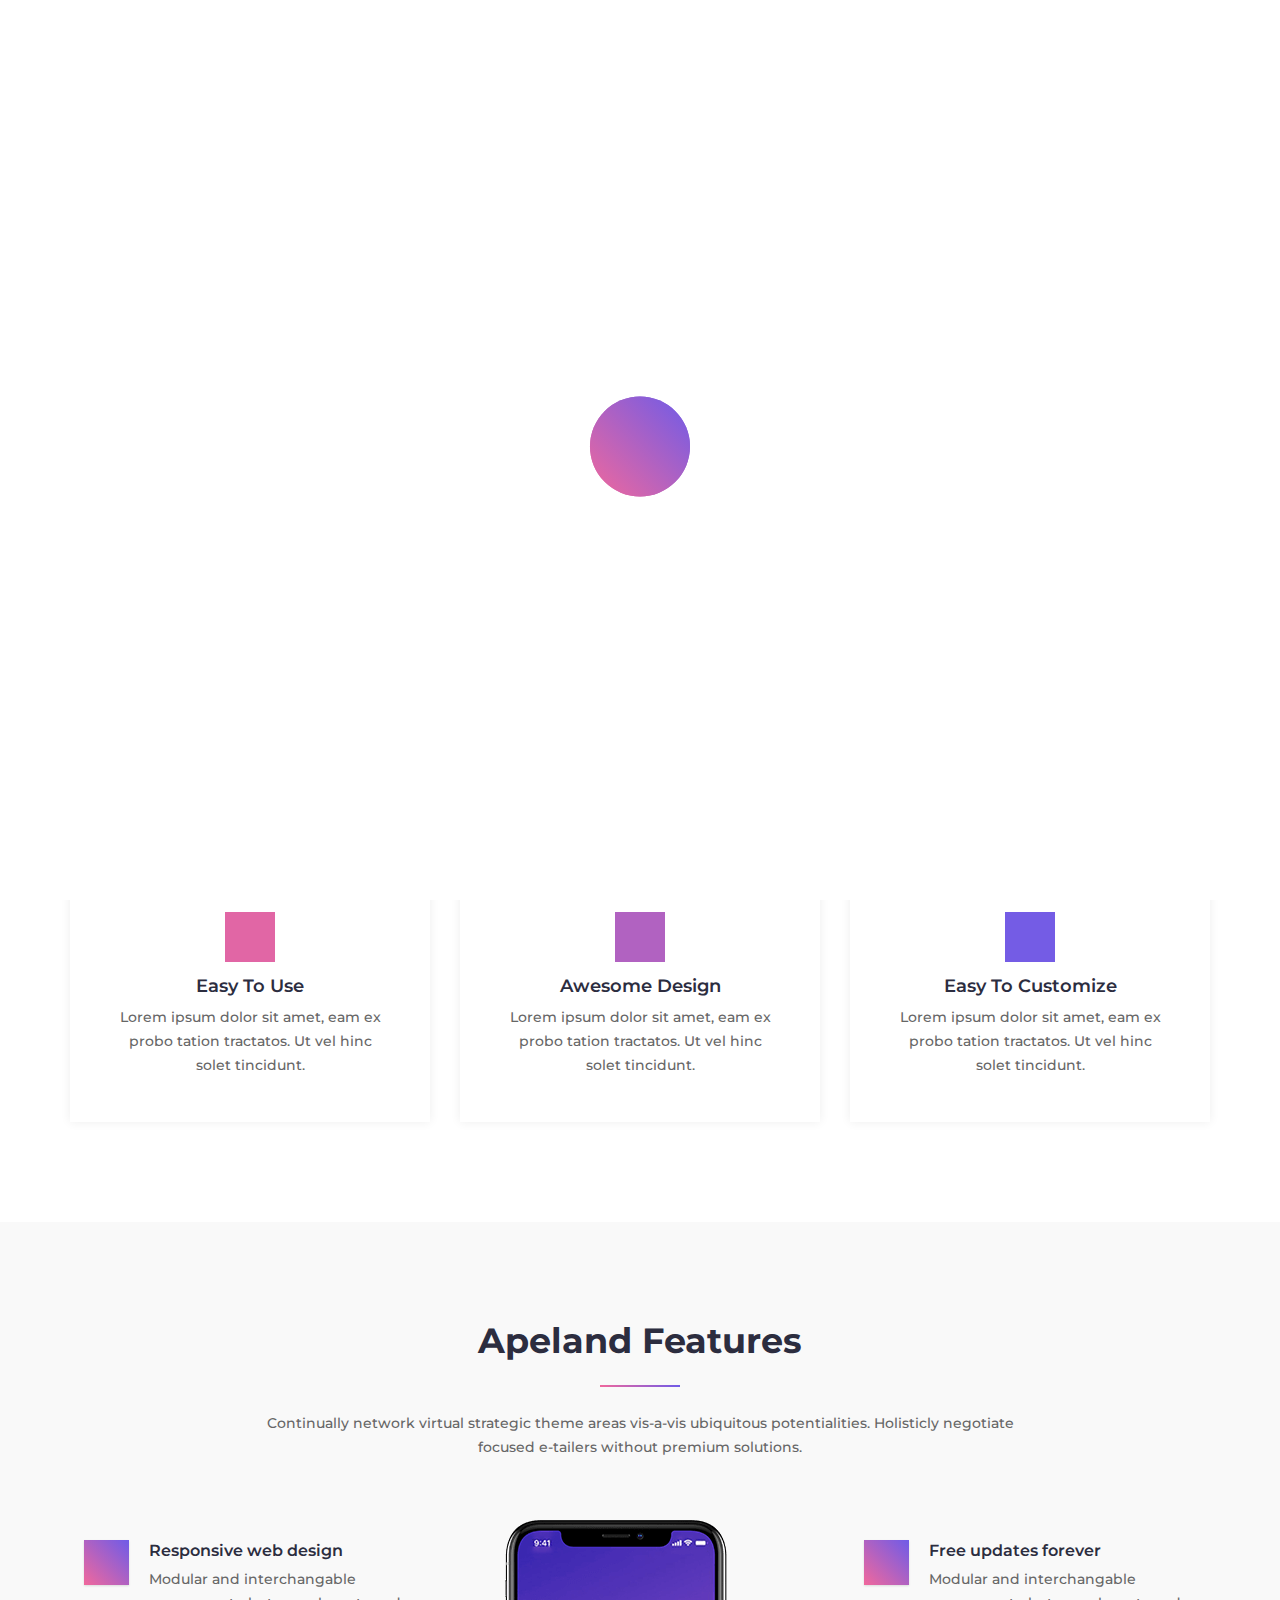
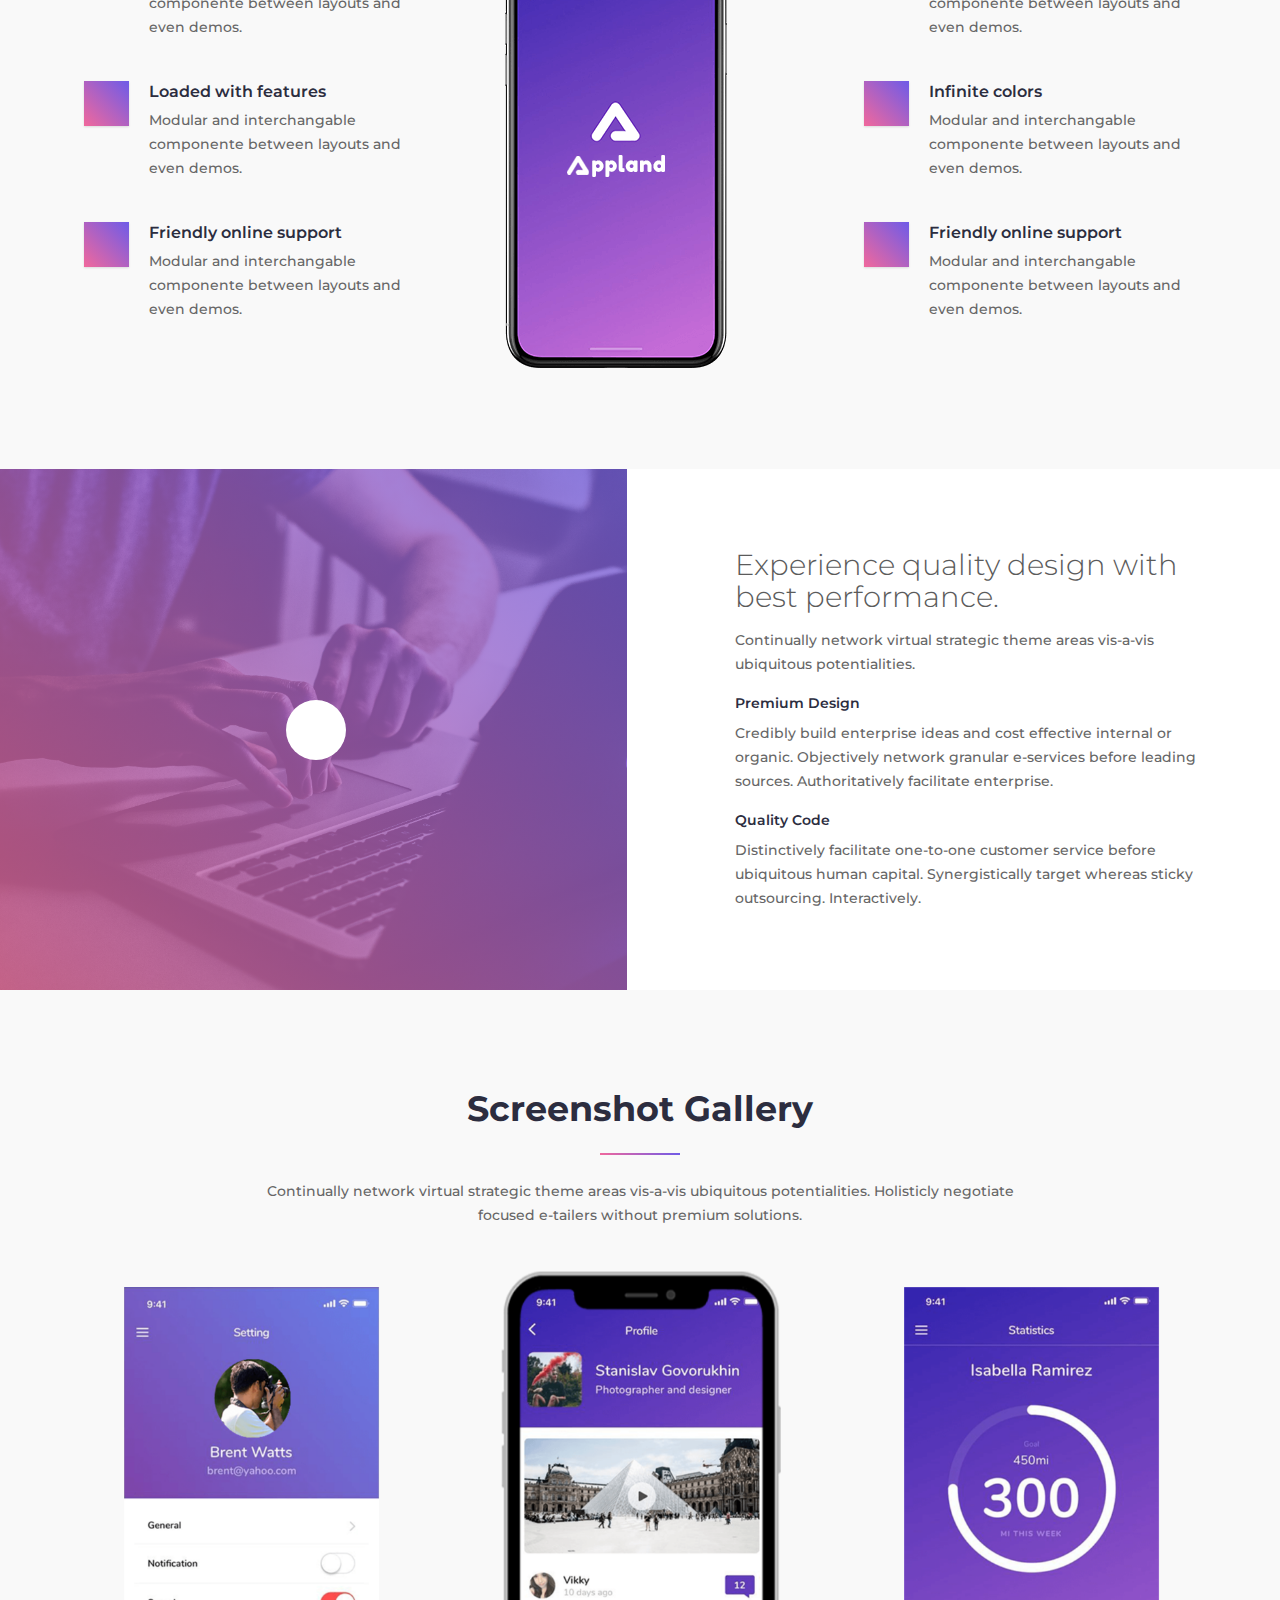
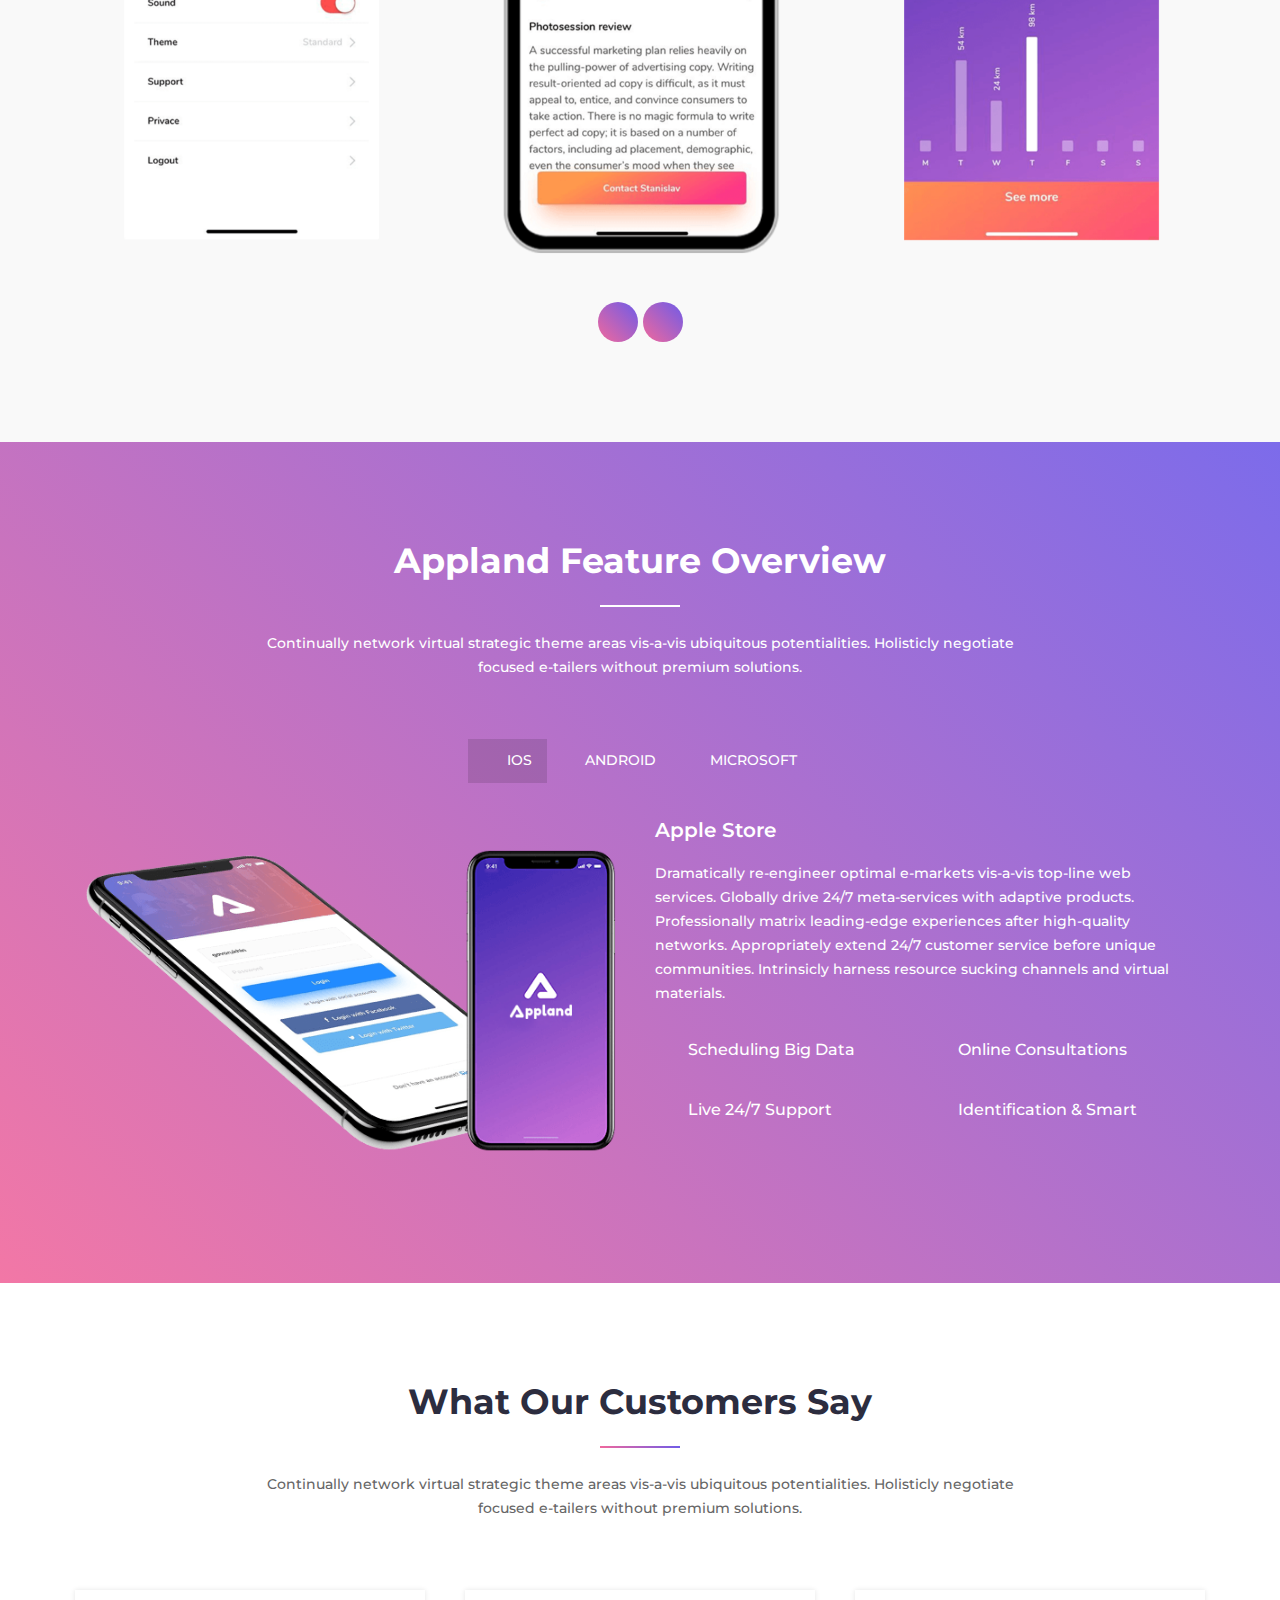
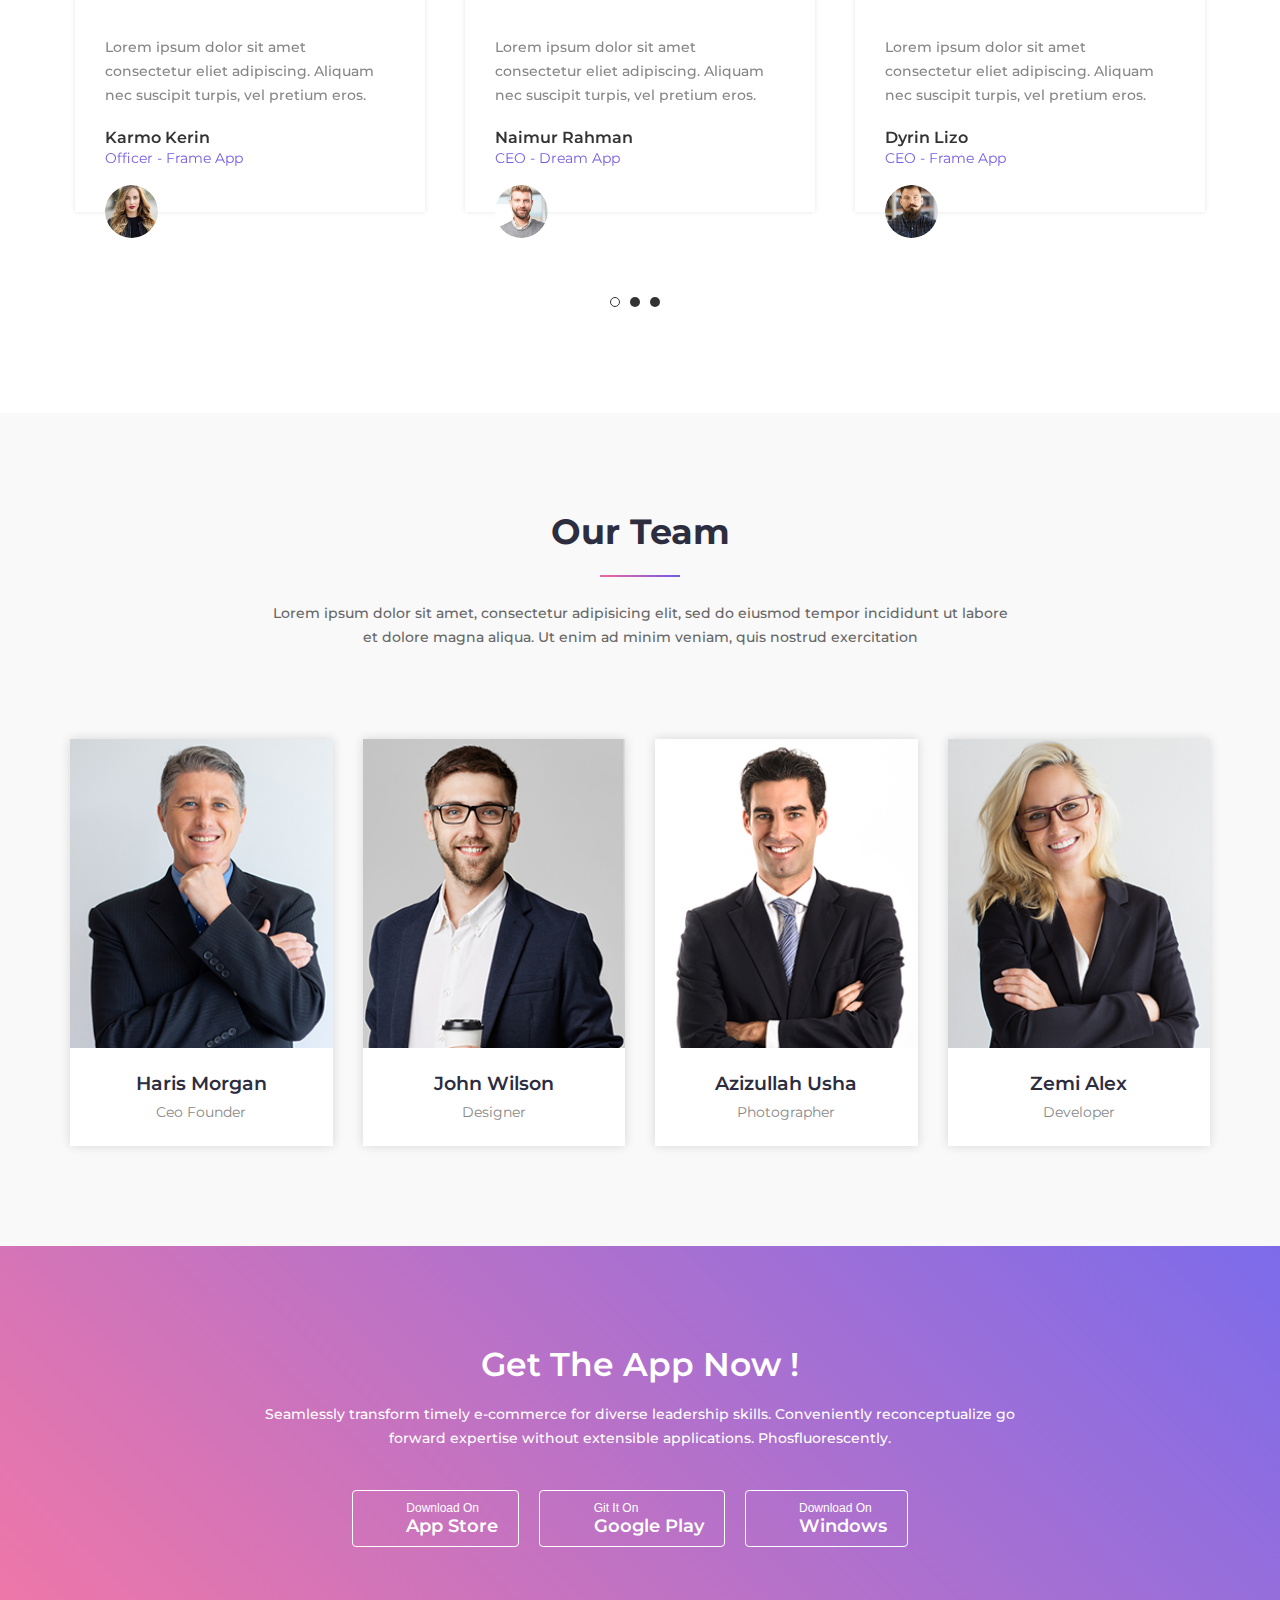
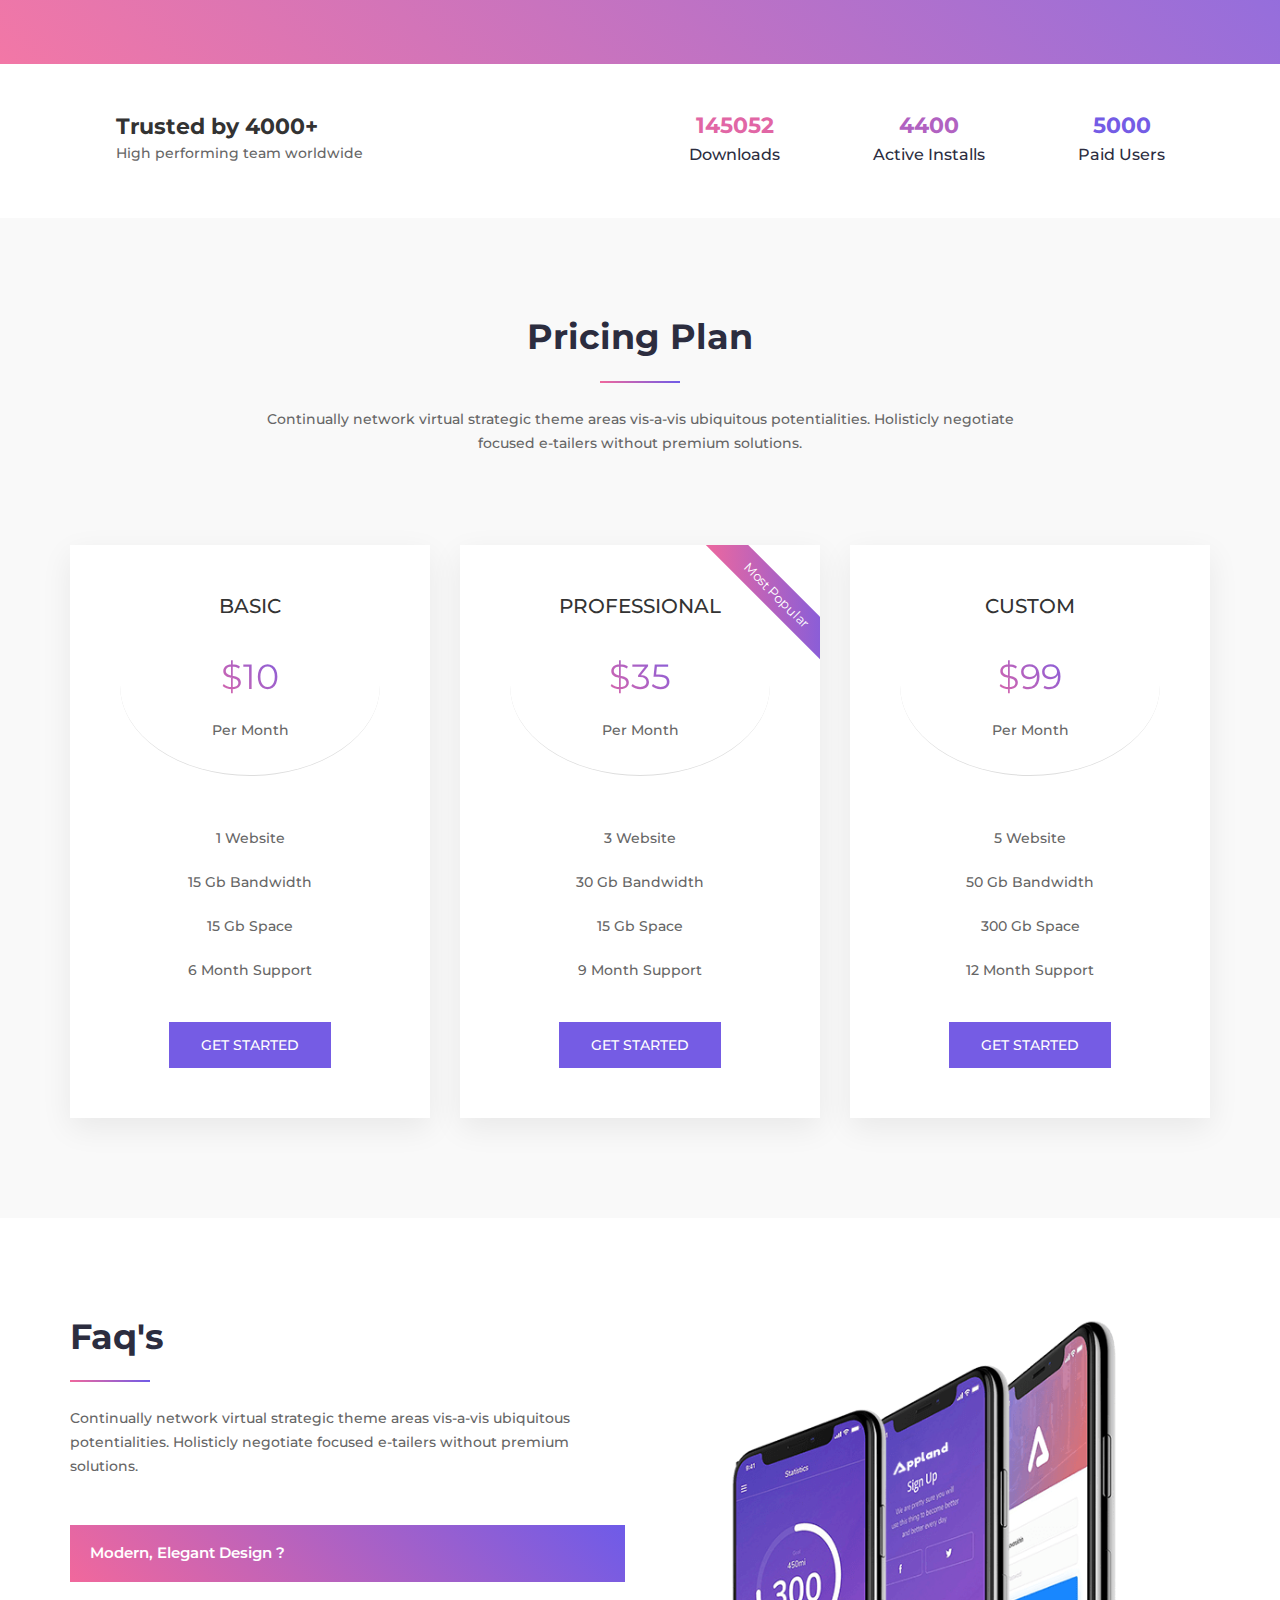
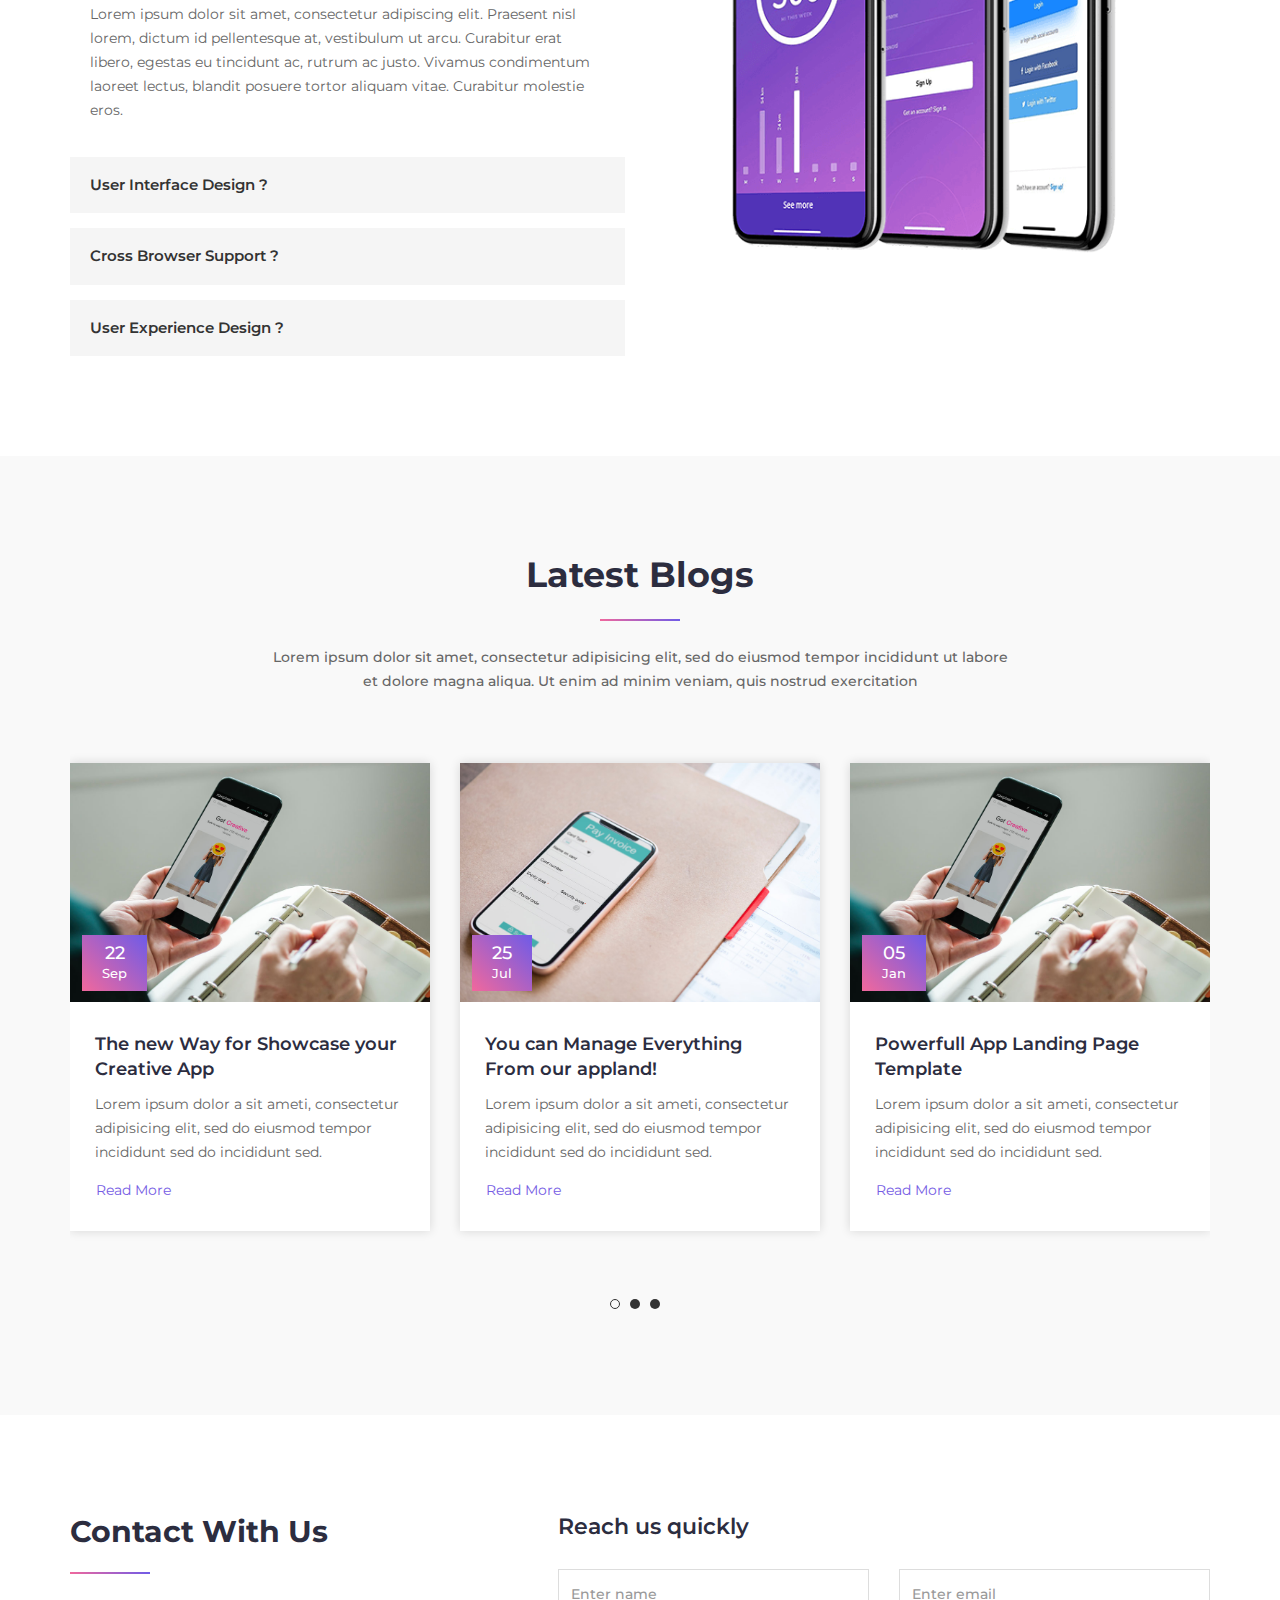
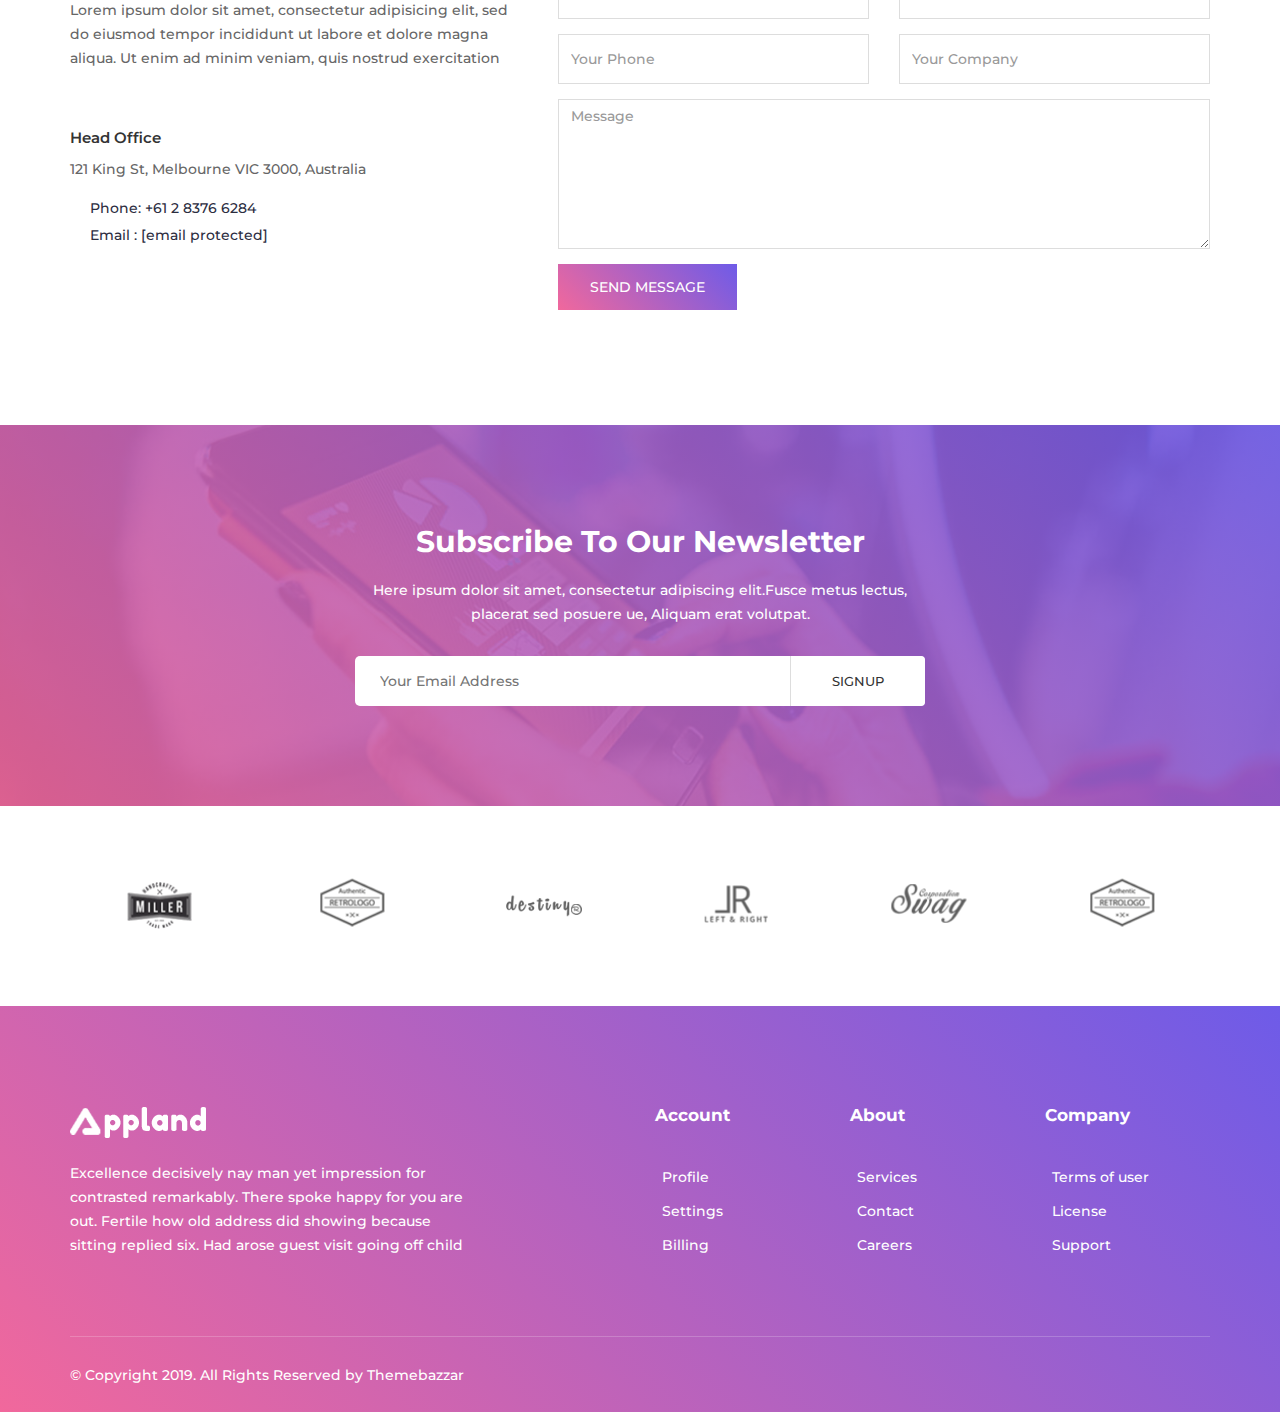
==== commit 8f50acc5: "Update index.html" ====
--- a/index.html
+++ b/index.html
@@ -102,7 +102,7 @@
             <h1>Apelane Provide <br><span class="typed"></span></h1>
             <p>Our software platform and custom development allow healthcare institutions to create comprehensive cross-platform solutions that ensure positive patient experiences.</p>
             <div class="slider-action-btn">
-              <a href="#" class="btn btn-icon"><i class="fab fa-apple"></i></a>
+              <a href="#" class="btn btn-icon"><i class="fa-brands fa-apple"></i></a>
               <a href="#" class="btn btn-icon"><i class="fab fa-android"></i></a>
               <a href="#" class="btn btn-icon"><i class="fab fa-windows"></i></a>
               <!-- Video Animation -->
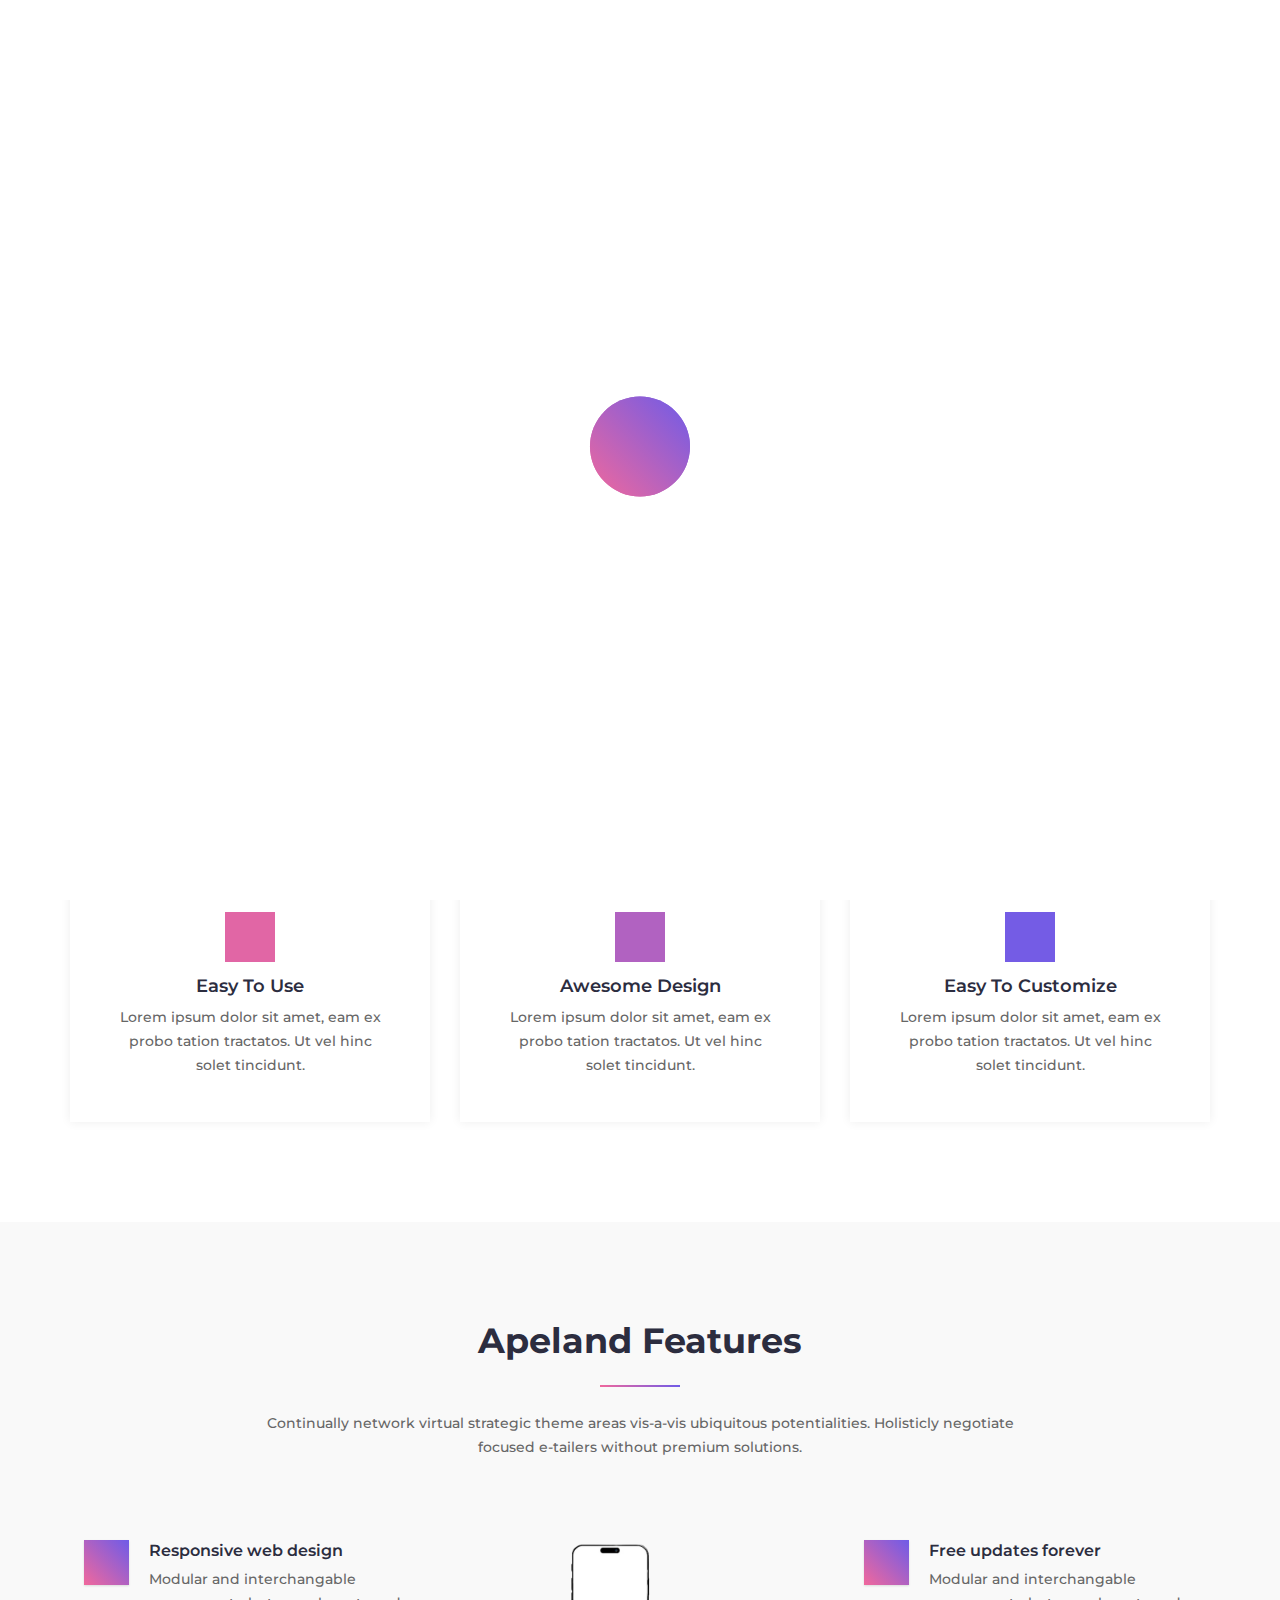
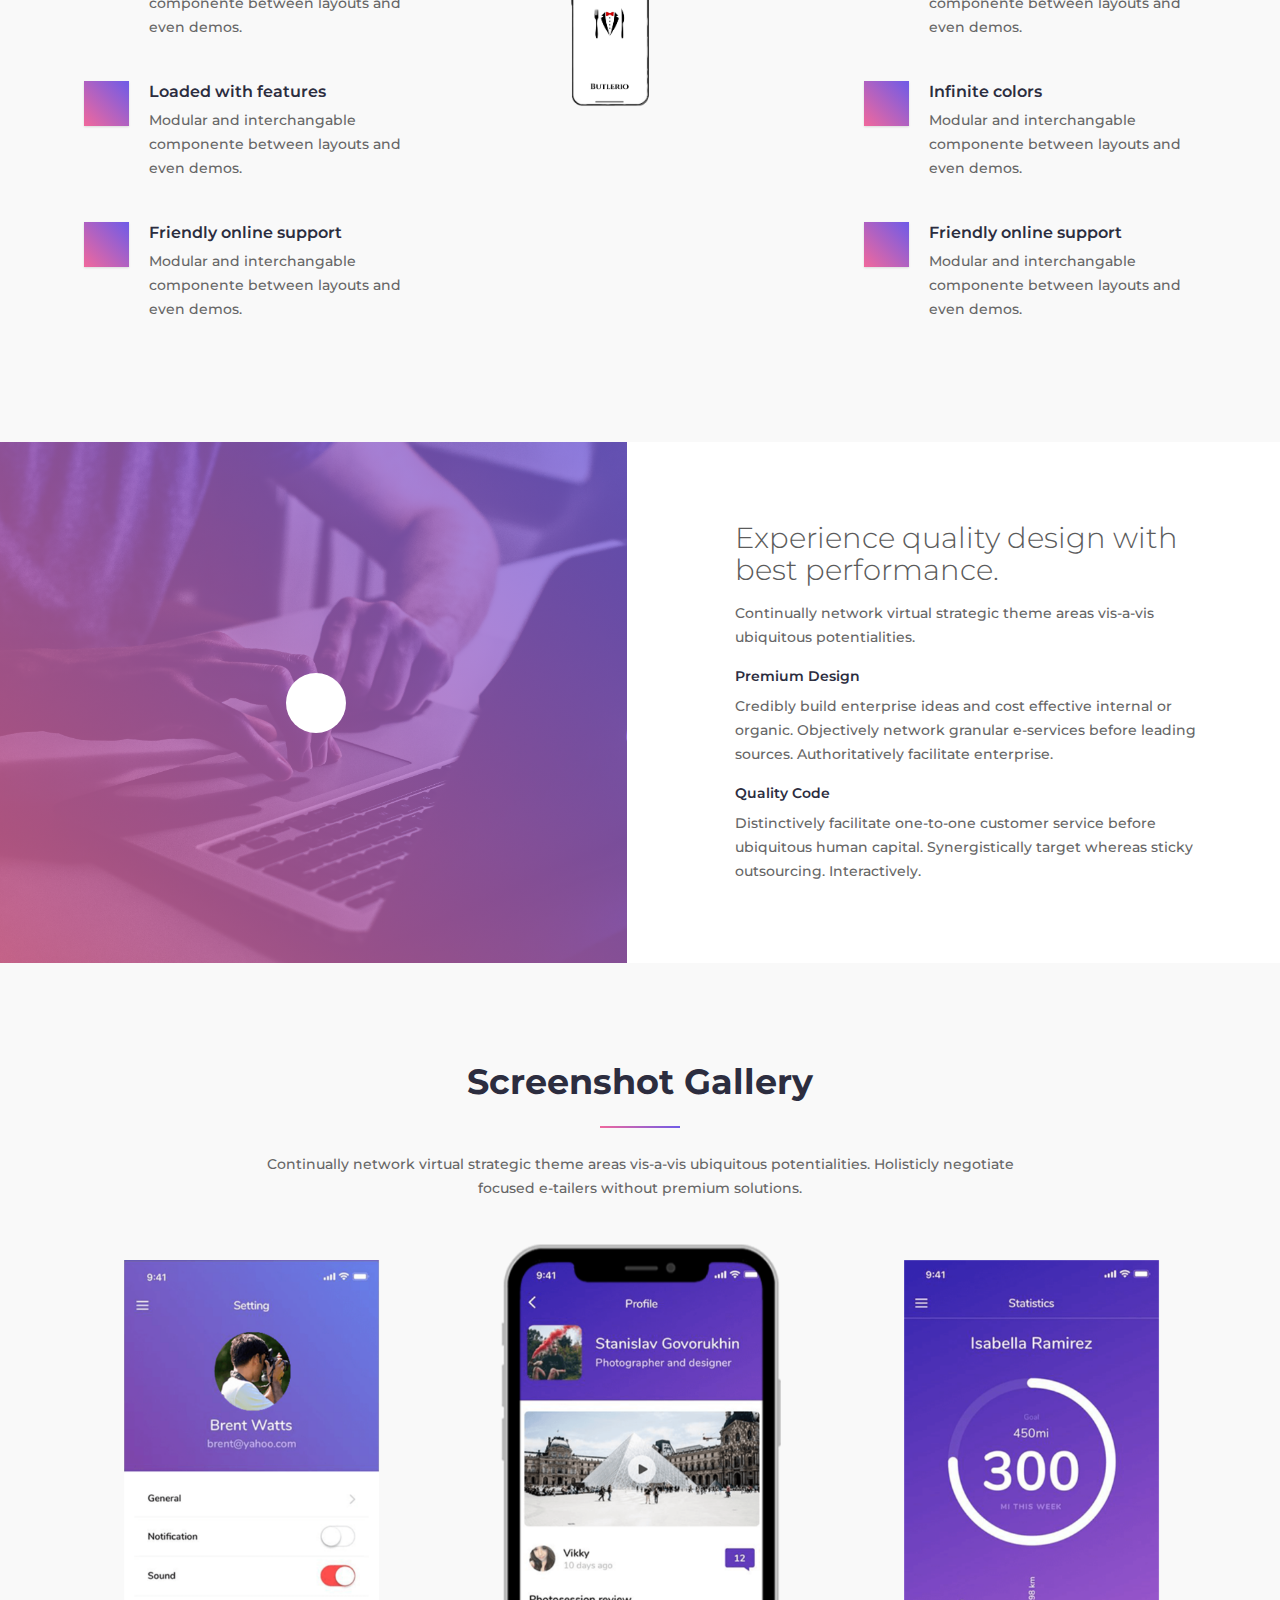
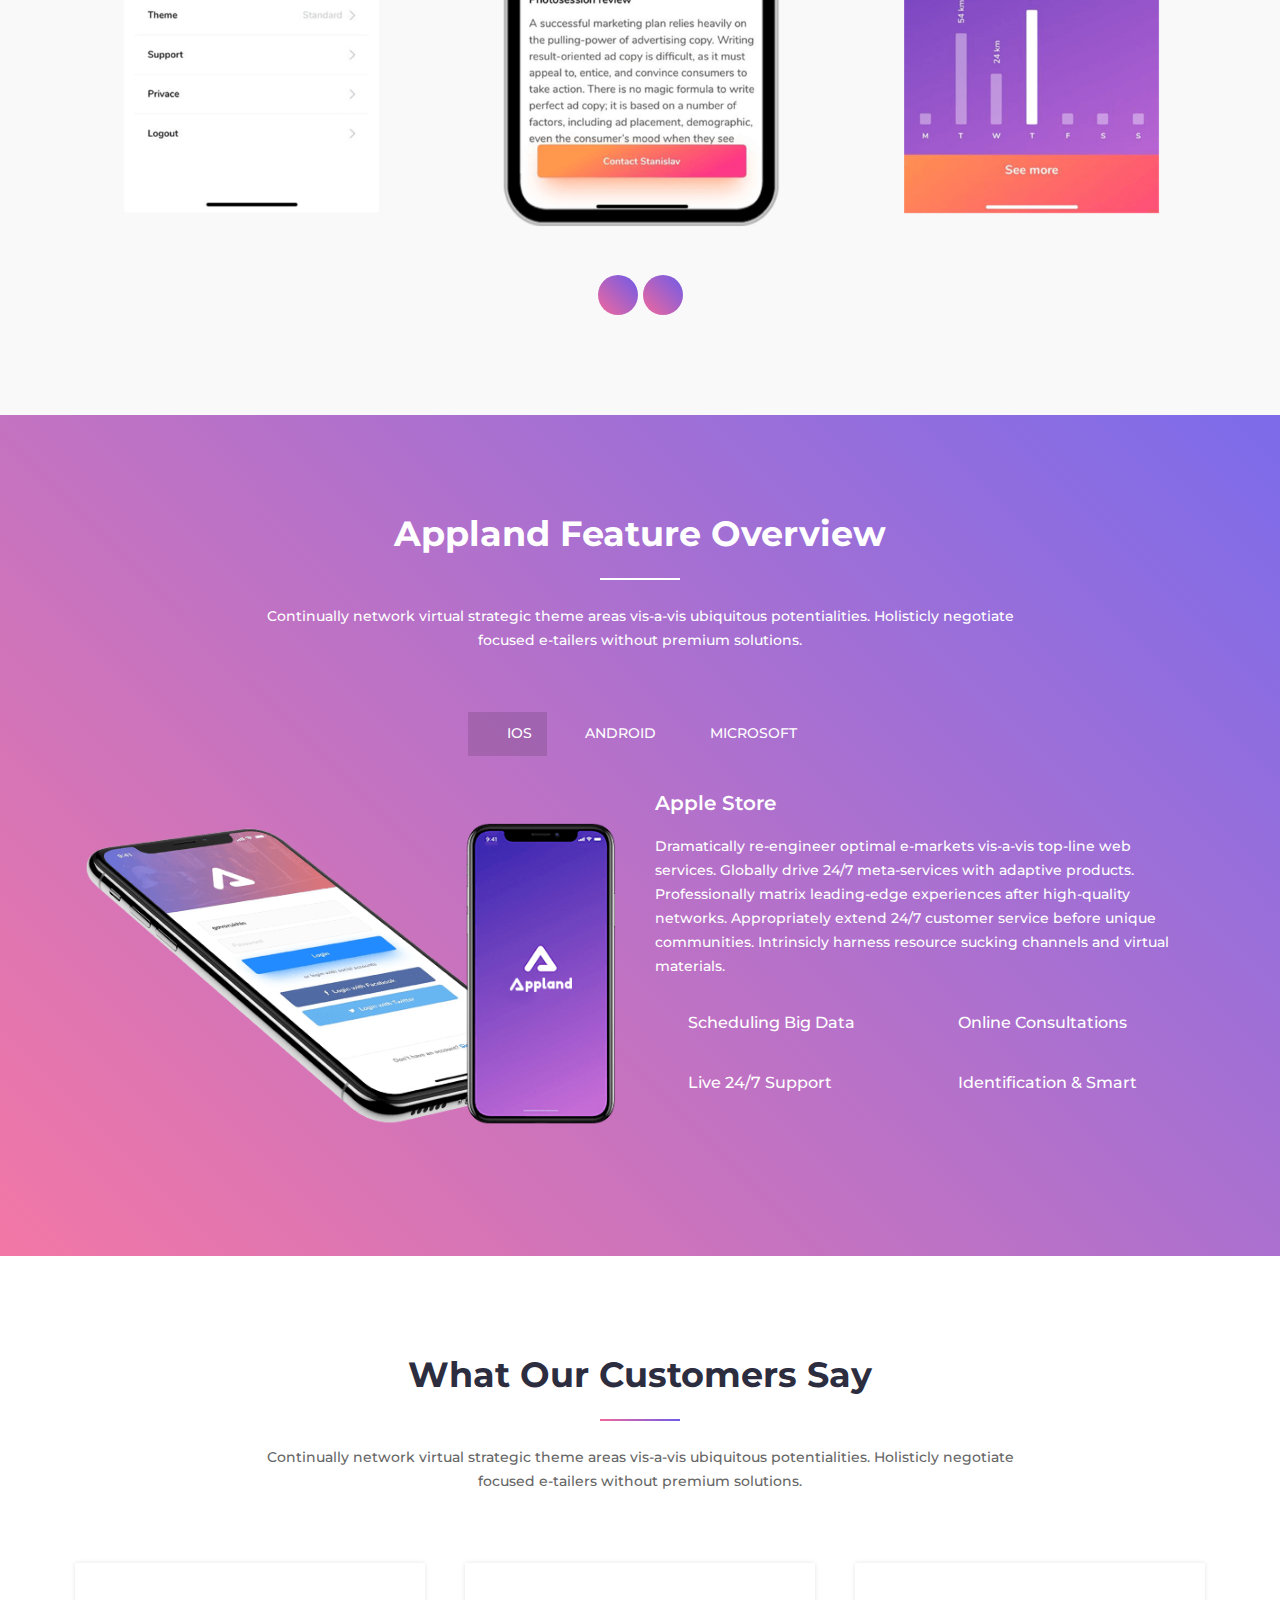
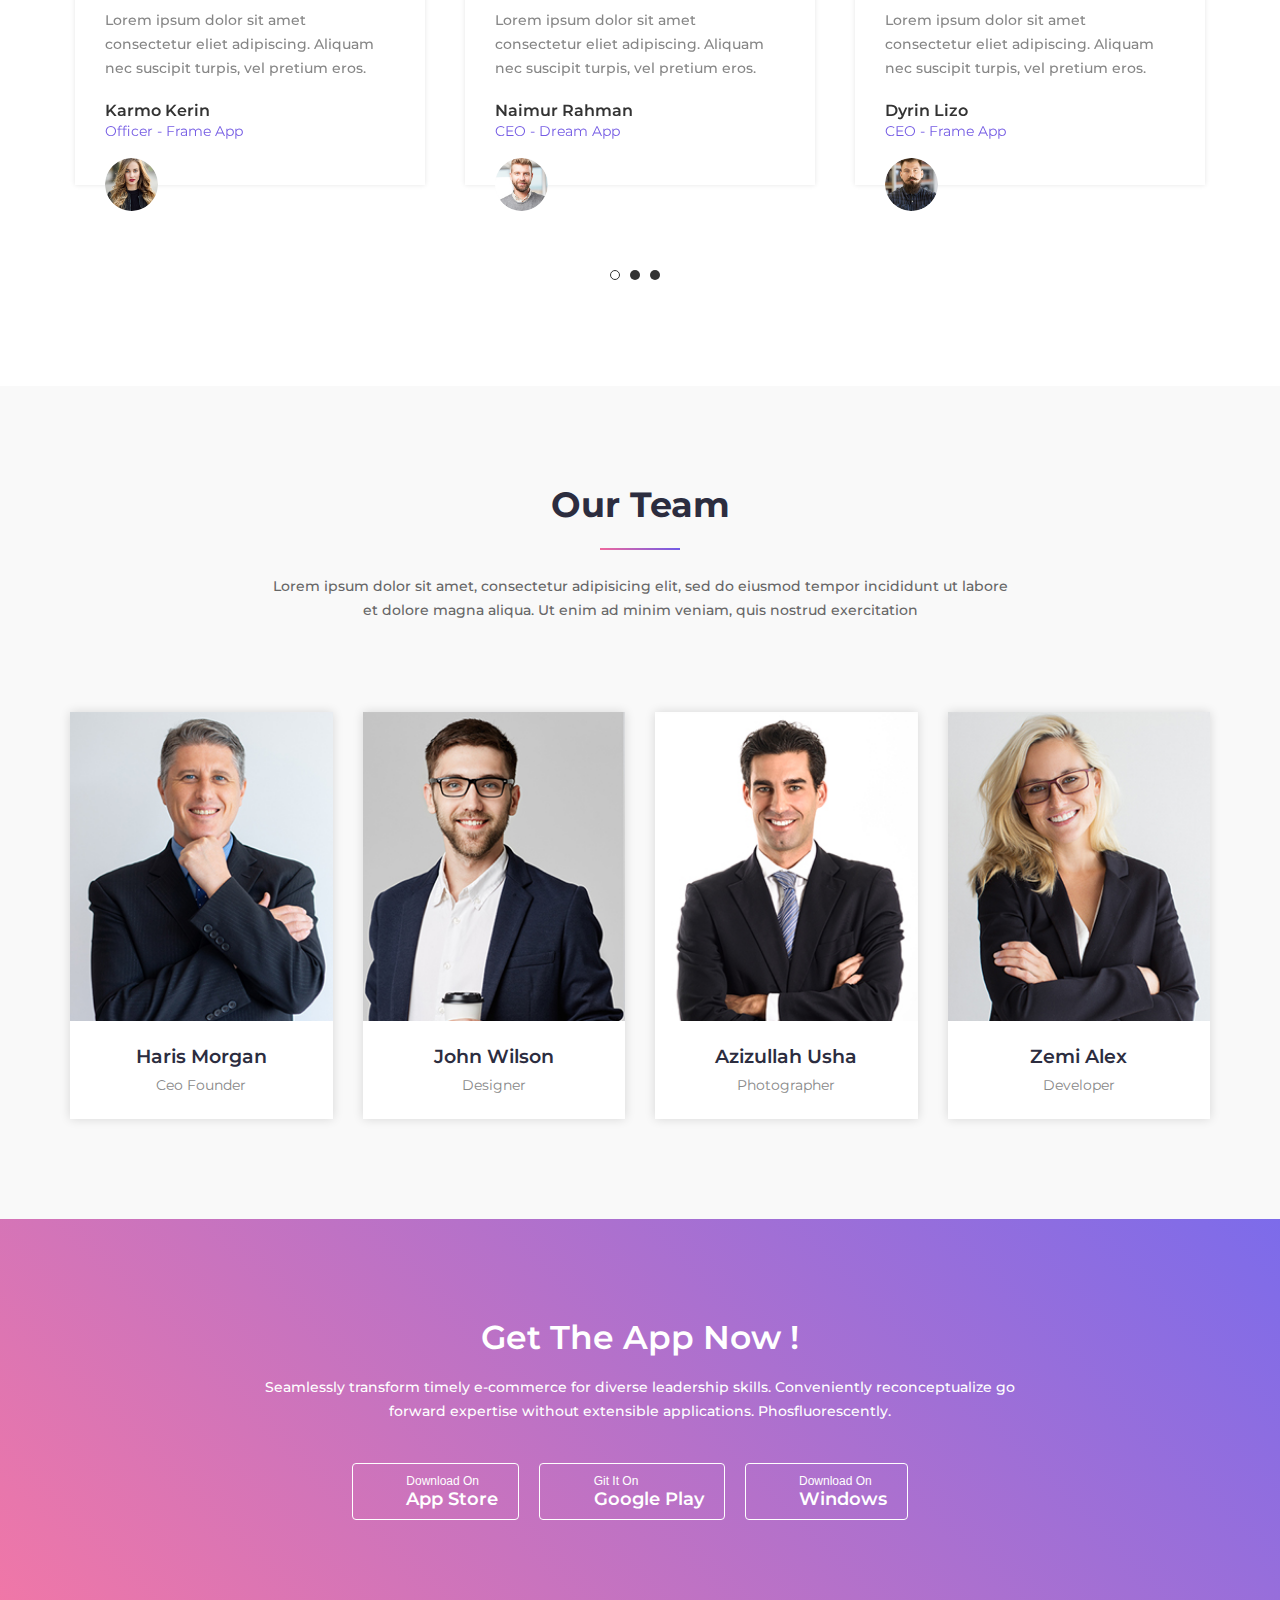
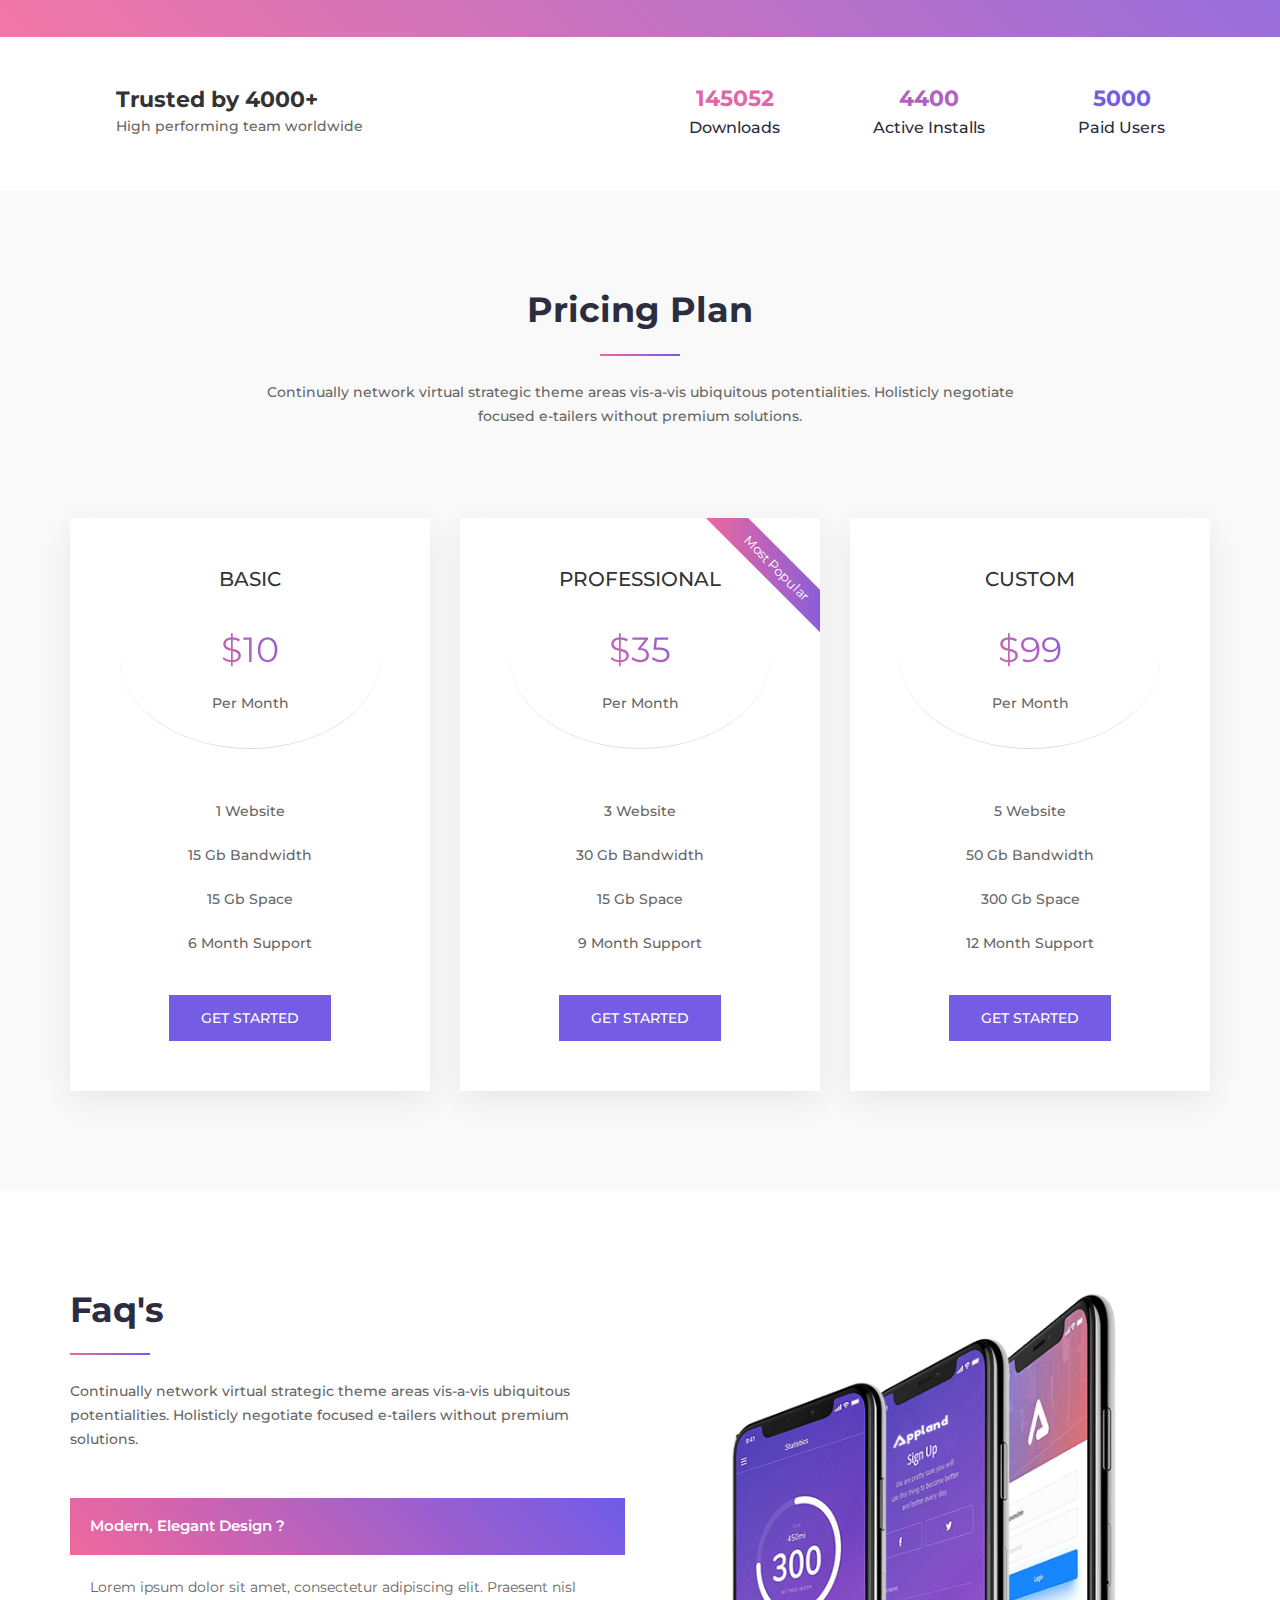
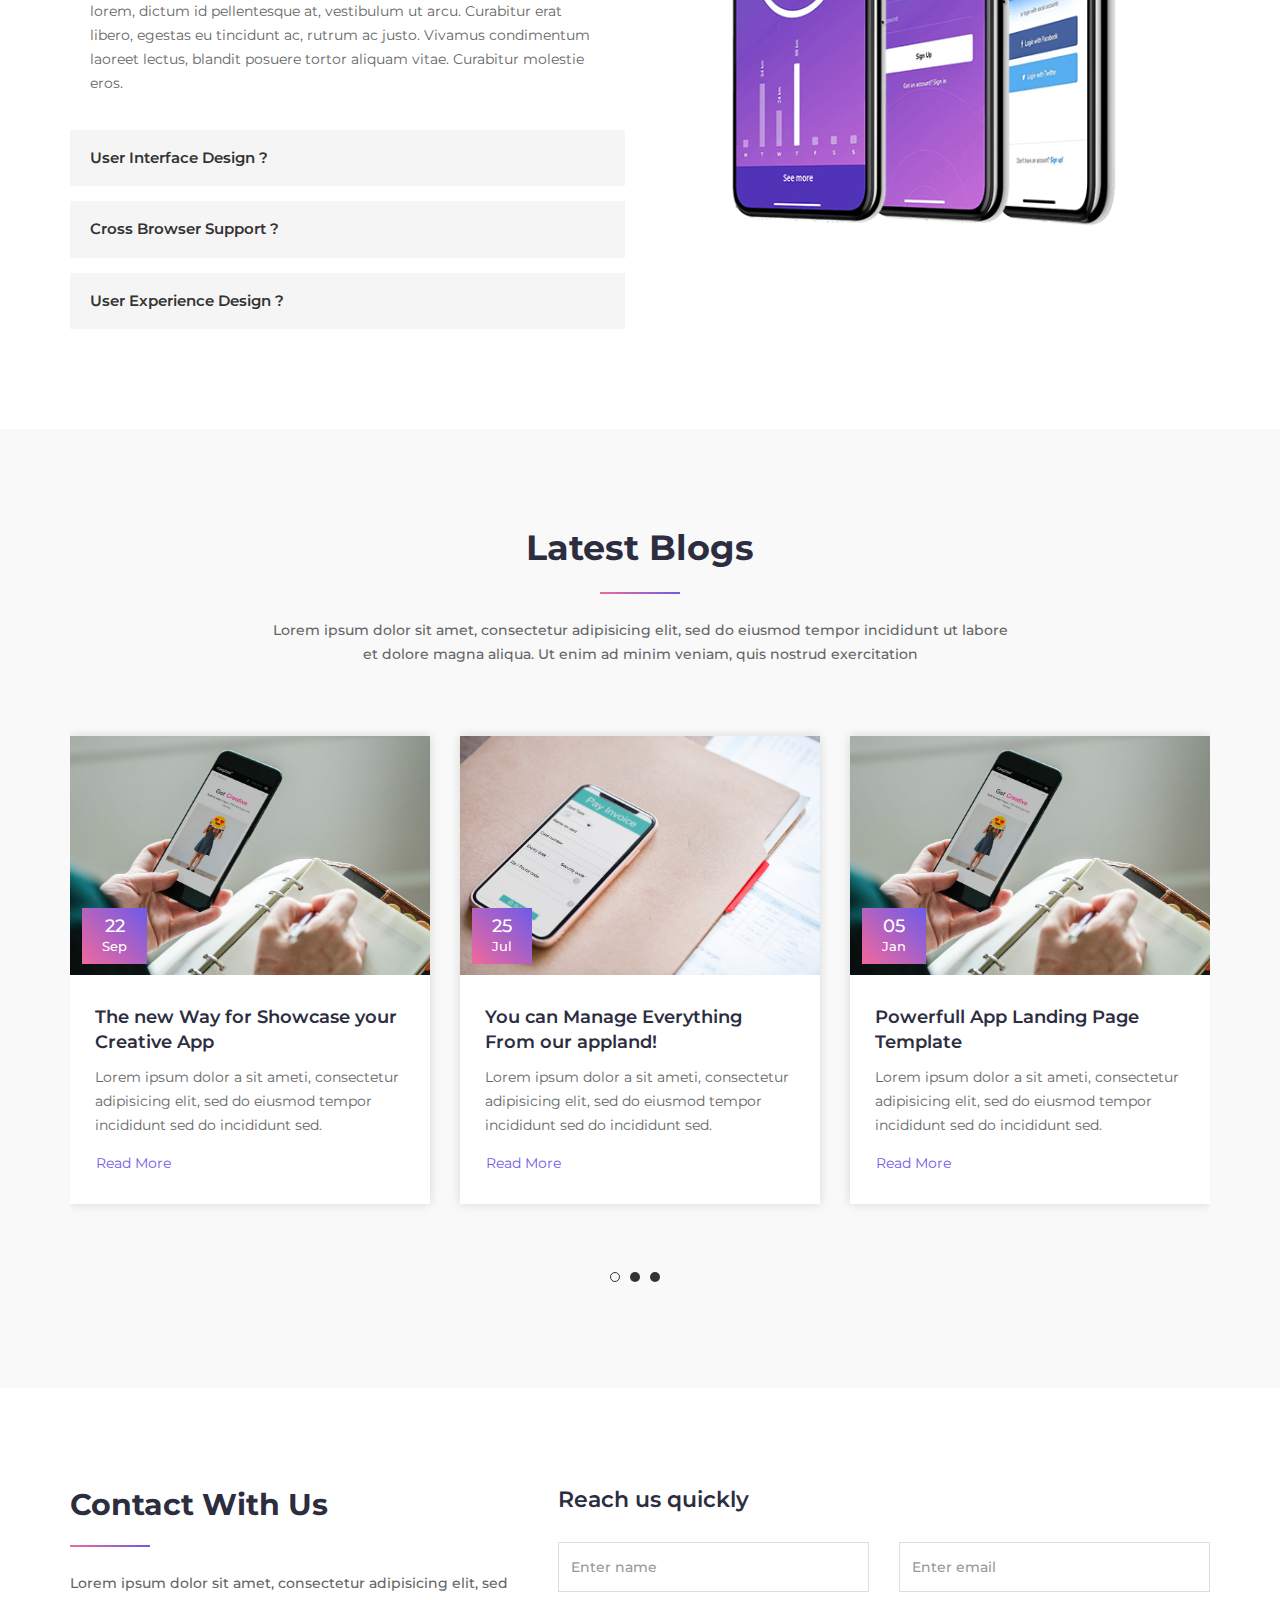
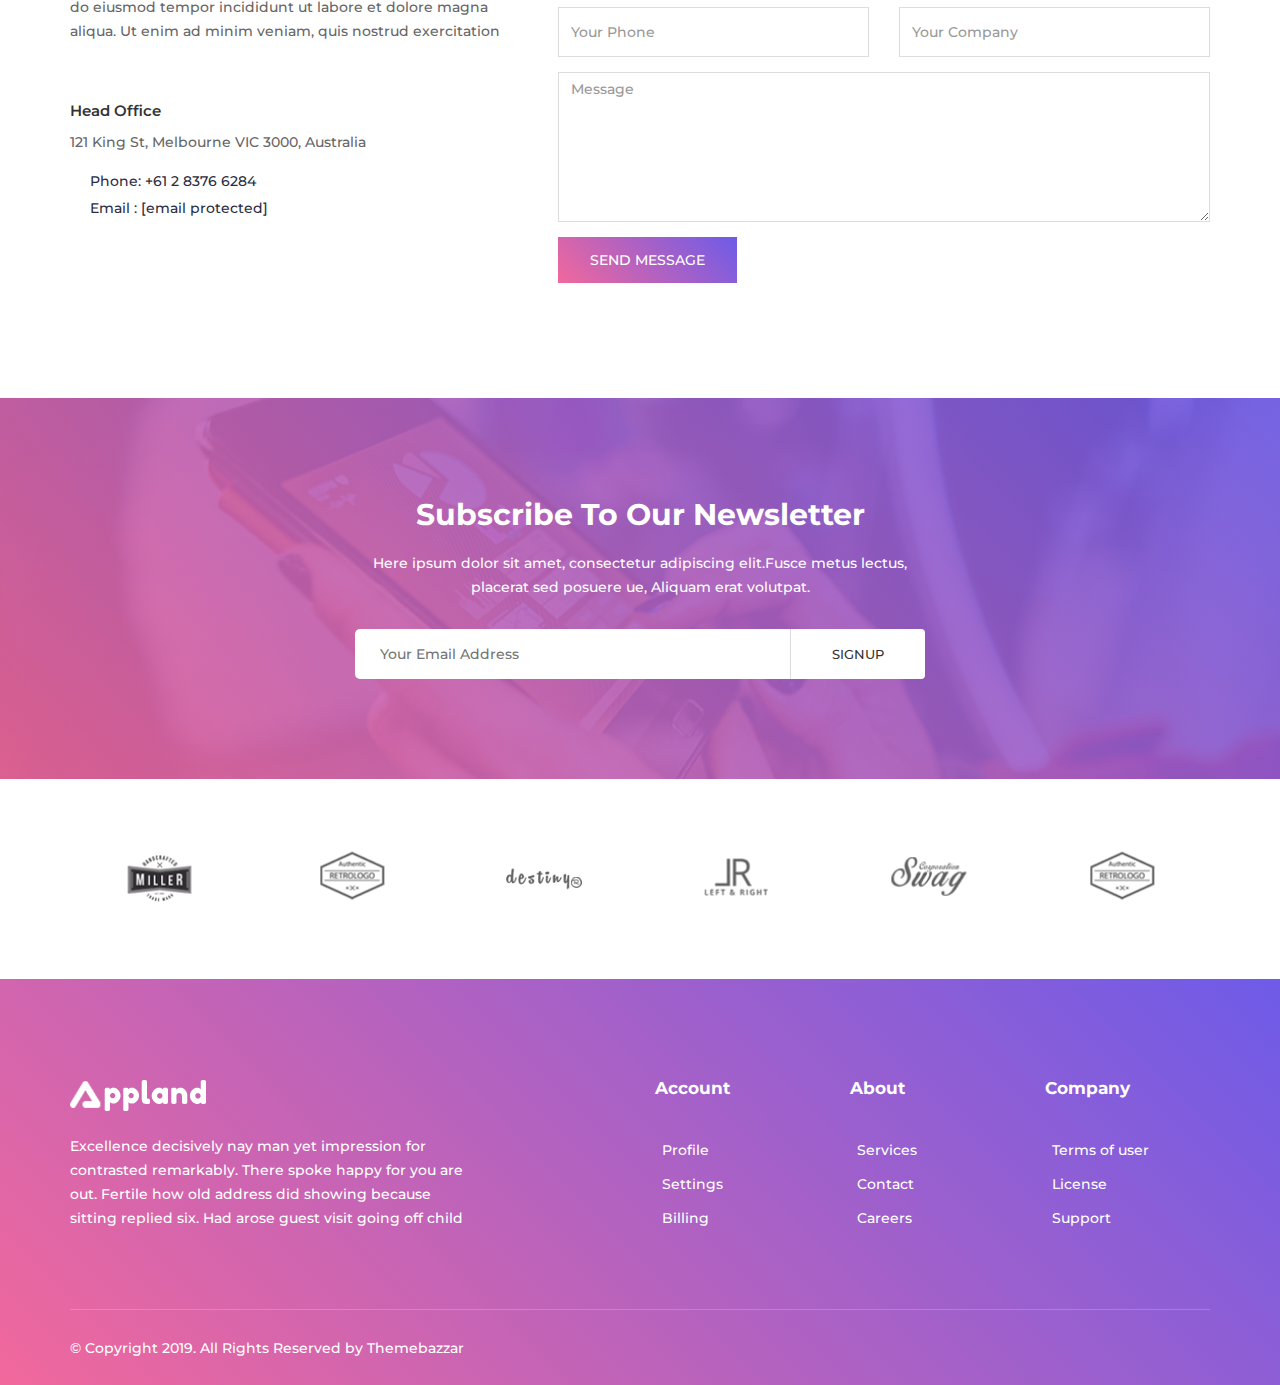
==== commit df5c323c: "Update index.html" ====
--- a/index.html
+++ b/index.html
@@ -243,7 +243,7 @@
       <!-- Freature Image -->
       <div class="col-md-4 hidden-sm hidden-xs">
         <div class="feature-image">
-          <img src="img/feature-image.png" class="pos-hcenter img-responsive" alt="">
+          <img src="img/feature-image.png" style="width: 300px; height: auto;" class="pos-hcenter img-responsive" alt="">
         </div>
       </div>
       <!-- /End Freature Image -->
--- a/style.css
+++ b/style.css
@@ -262,7 +262,7 @@
     overflow: hidden;
     width: 100%;
     z-index: 1;
-	background-image:url('img/slider/hero-bg.jpg');
+	background-image:url('img/hero-bg.jpg');
 	background-position:center;
 	background-repeat:no-repeat;
 	background-size:cover;
@@ -397,7 +397,7 @@
     overflow: hidden;
     width: 100%;
     z-index: 1;
-	background-image:url('img/slider/hero-bg.jpg');
+	background-image:url('img/hero-bg.jpg');
 	background-position:center;
 	background-repeat:no-repeat;
 	background-size:cover;
@@ -715,7 +715,7 @@
     overflow: hidden;
     width: 100%;
     z-index: 1;
-	background-image:url('img/slider/hero-section-bg-4.jpg');
+	background-image:url('img/hero-section-bg-4.jpg');
 	background-position:center;
 	background-repeat:no-repeat;
 	background-size:cover;
@@ -832,7 +832,7 @@
     overflow: hidden;
     width: 100%;
     z-index: 1;
-	background-image:url('img/slider/hero-section-bg-4.jpg');
+	background-image:url('img/hero-section-bg-4.jpg');
 	background-position:center;
 	background-repeat:no-repeat;
 	background-size:cover;
@@ -1185,7 +1185,7 @@
     overflow: hidden;
     width: 100%;
     z-index: 1;
-	background-image:url('img/slider/hero-section-bg-4.jpg');
+	background-image:url('img/hero-section-bg-4.jpg');
 	background-position:center;
 	background-repeat:no-repeat;
 	background-size:cover;
@@ -2777,7 +2777,7 @@
 	Start 404 Error CSS
 ===============================*/
 .error-page {
-	background-image: url('img/slider/download-bg.jpg');
+	background-image: url('img/download-bg.jpg');
 	background-size: cover;
 	background-position: center;
 	background-repeat: no-repeat;
@@ -2949,4 +2949,4 @@
 }
 /*=============================
 	/ End Footer CSS
-===============================*/+===============================*/
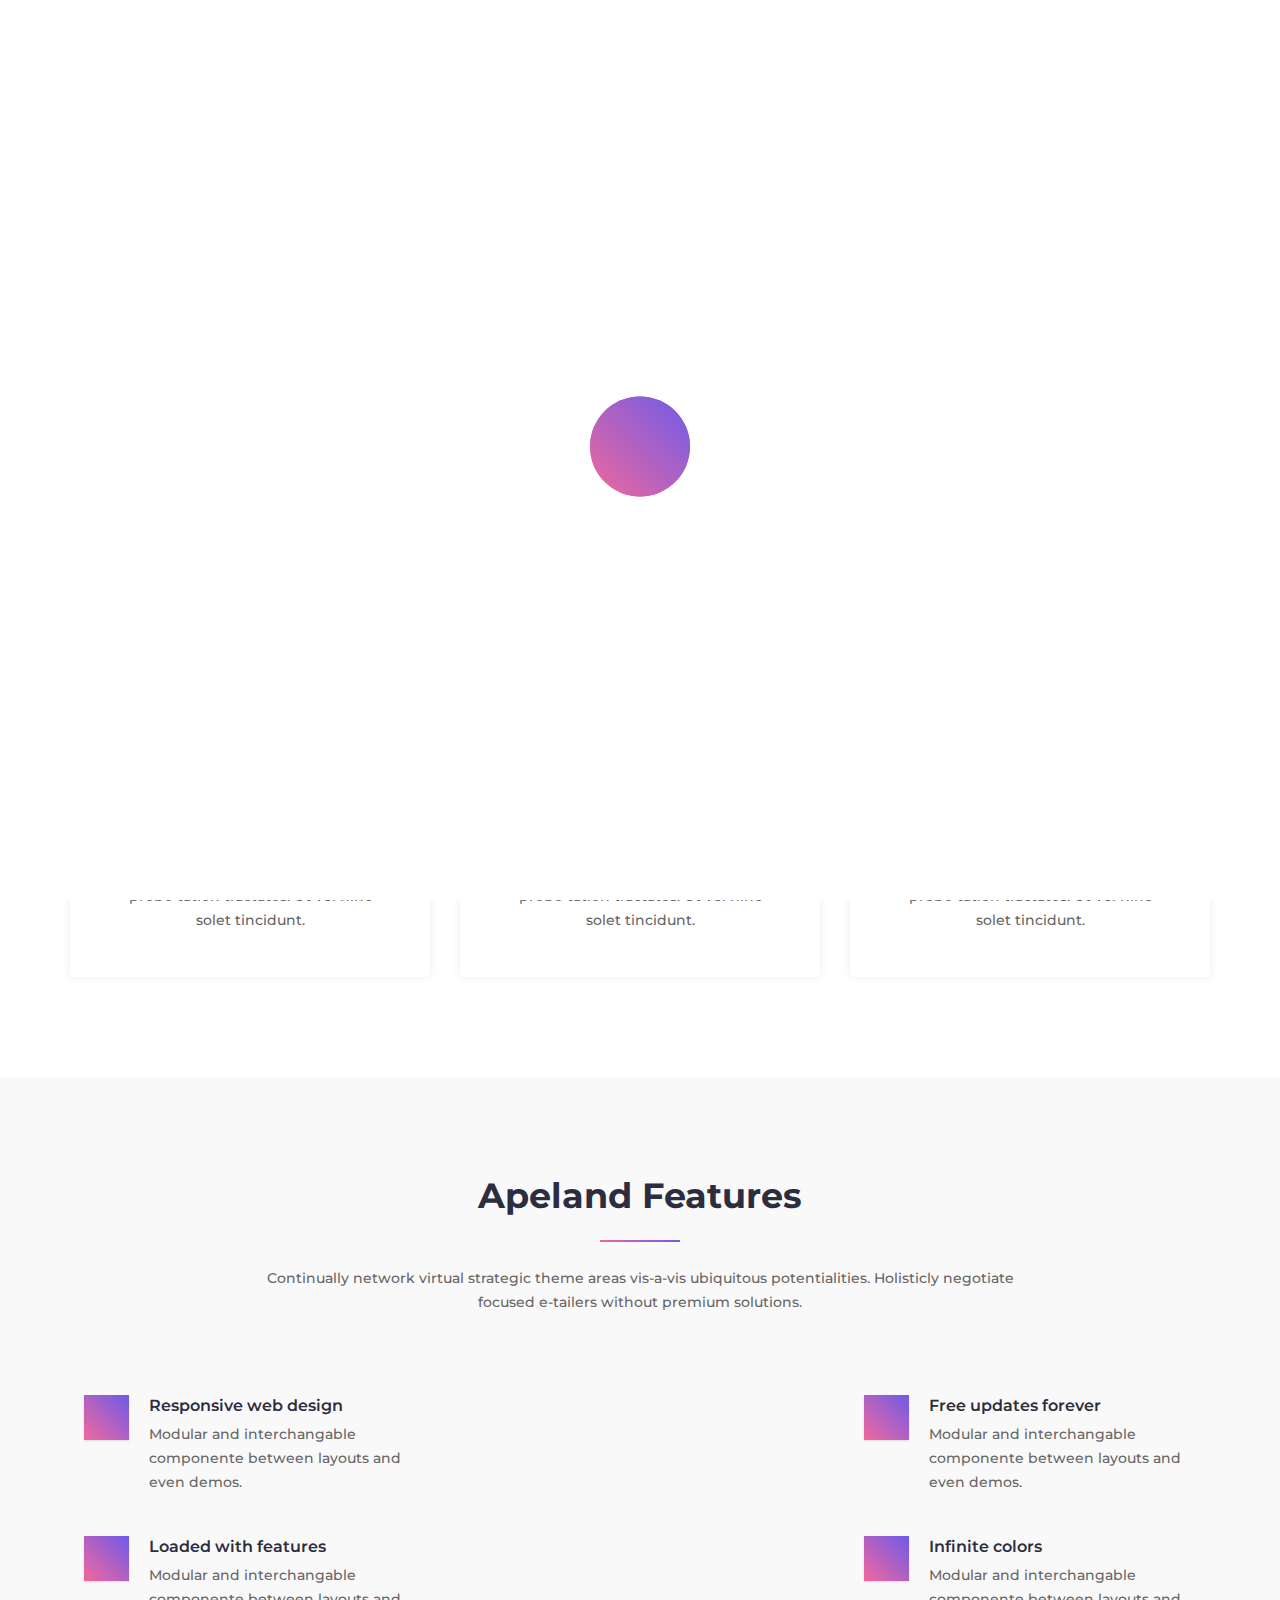
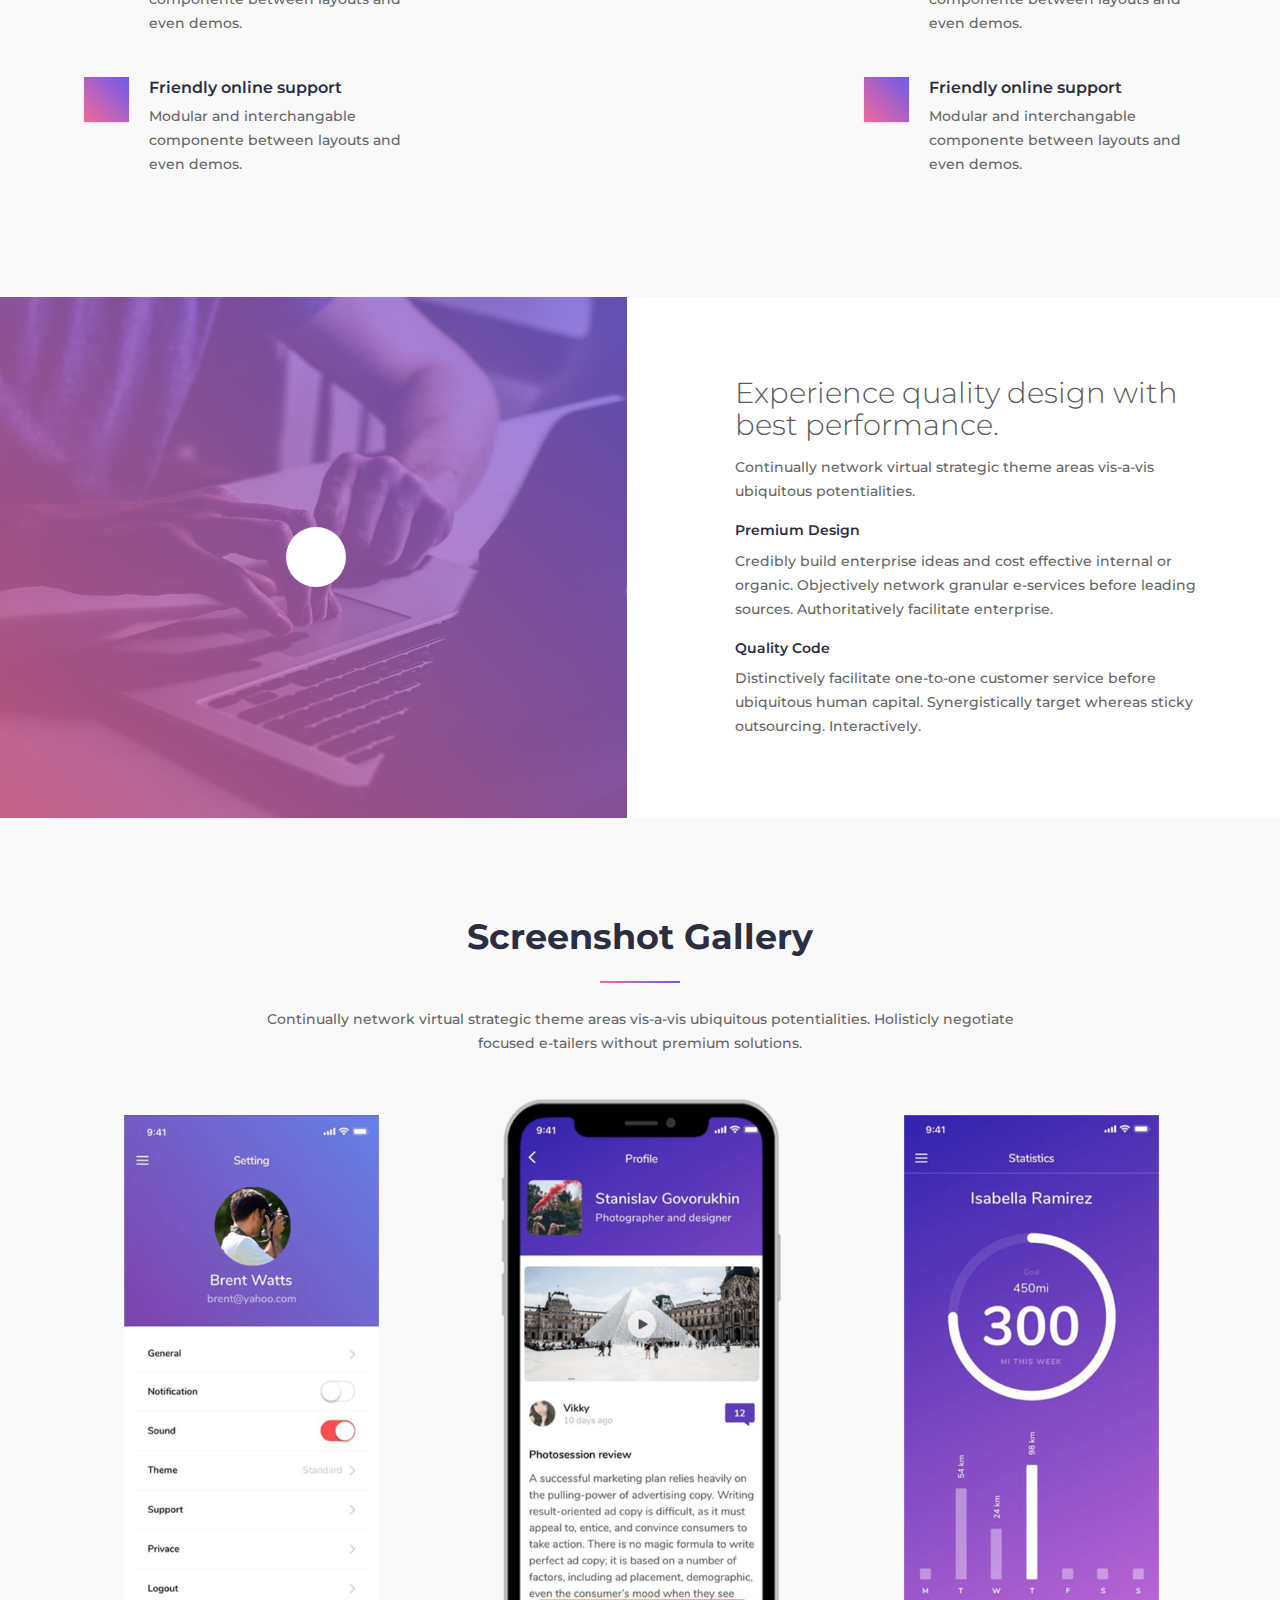
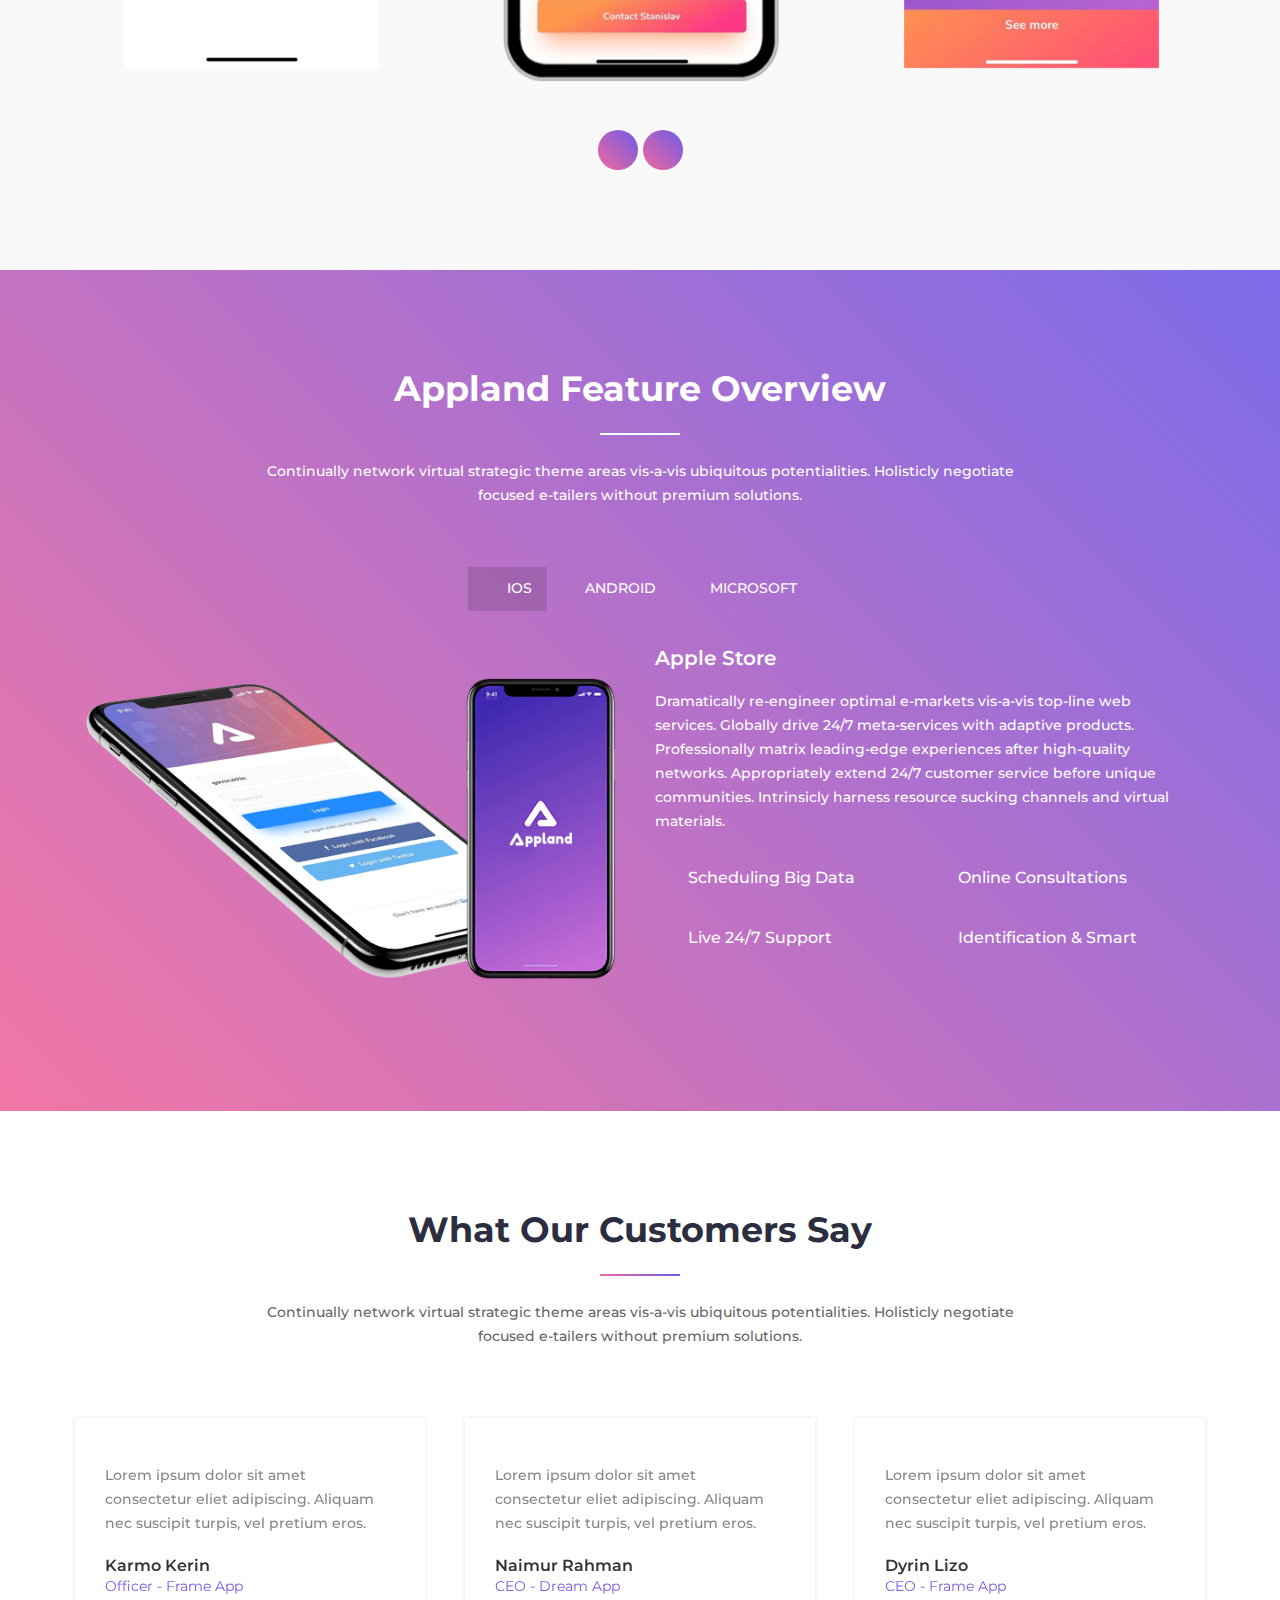
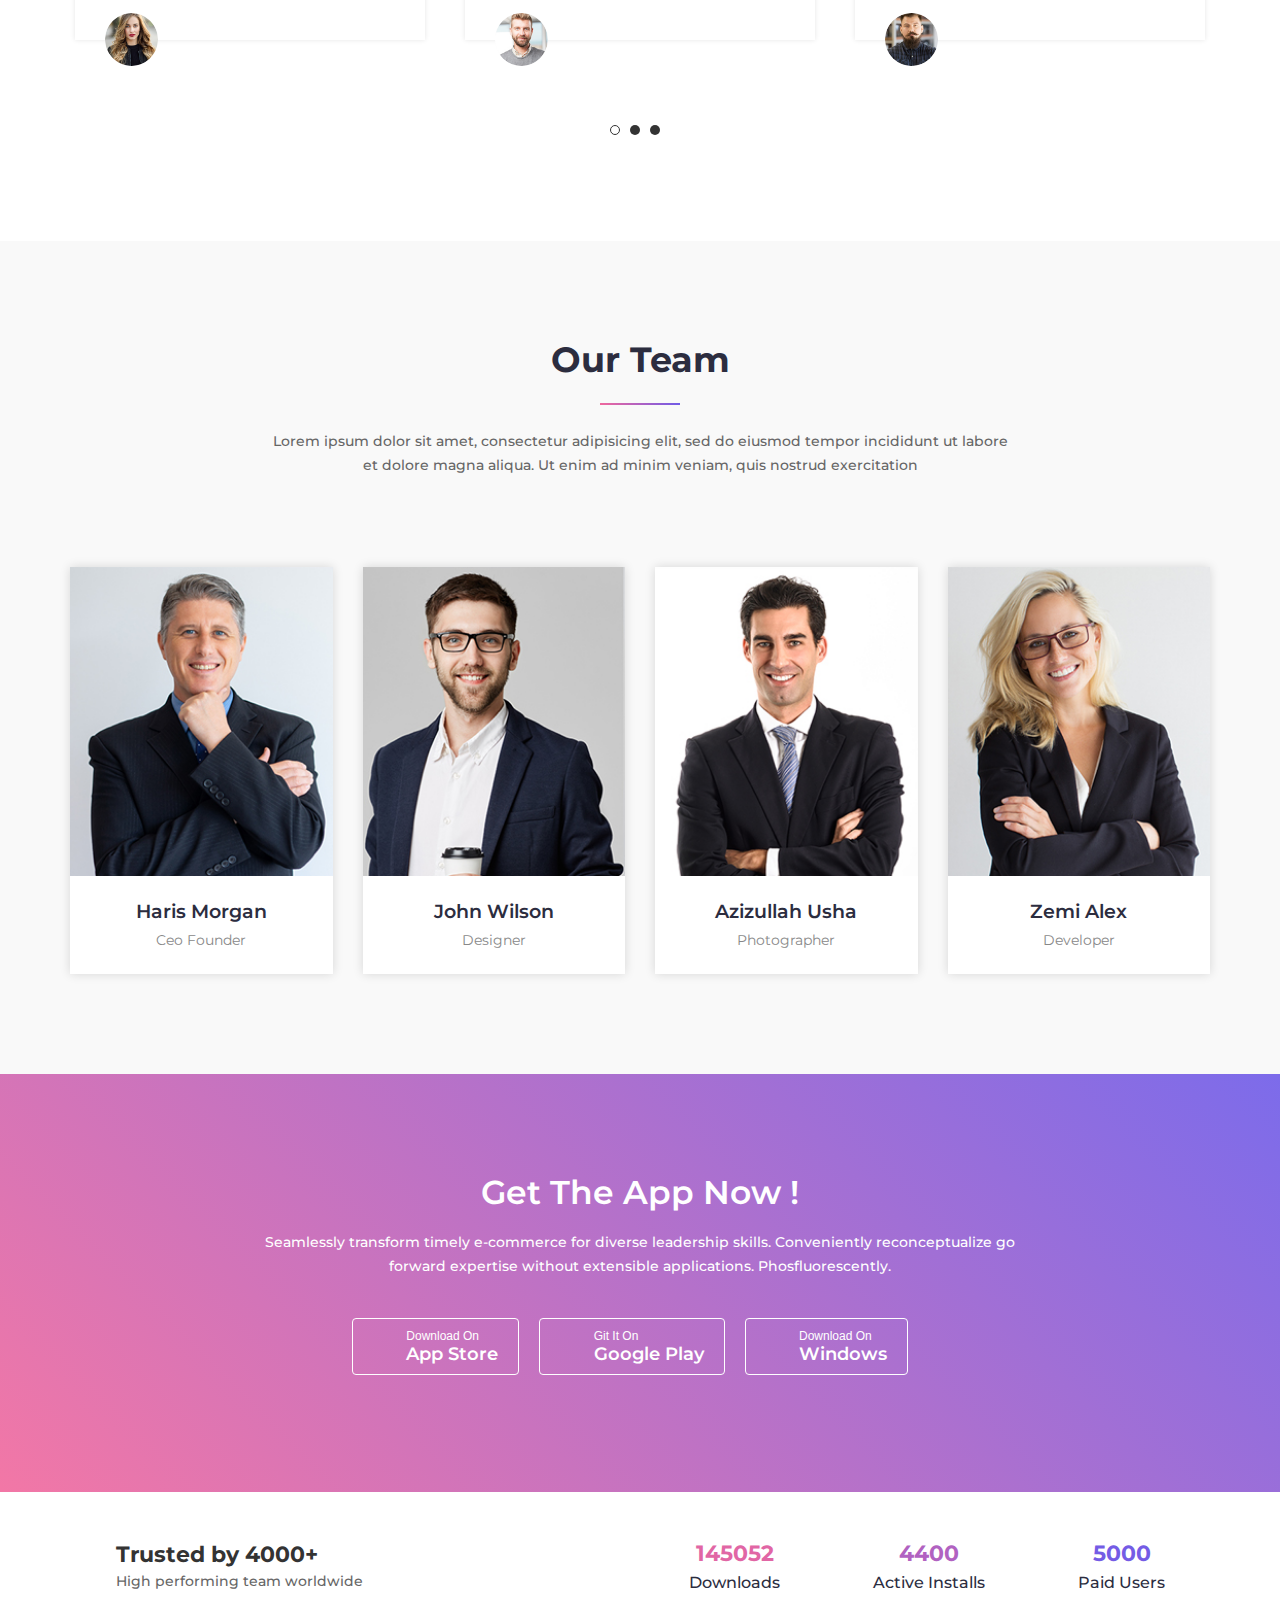
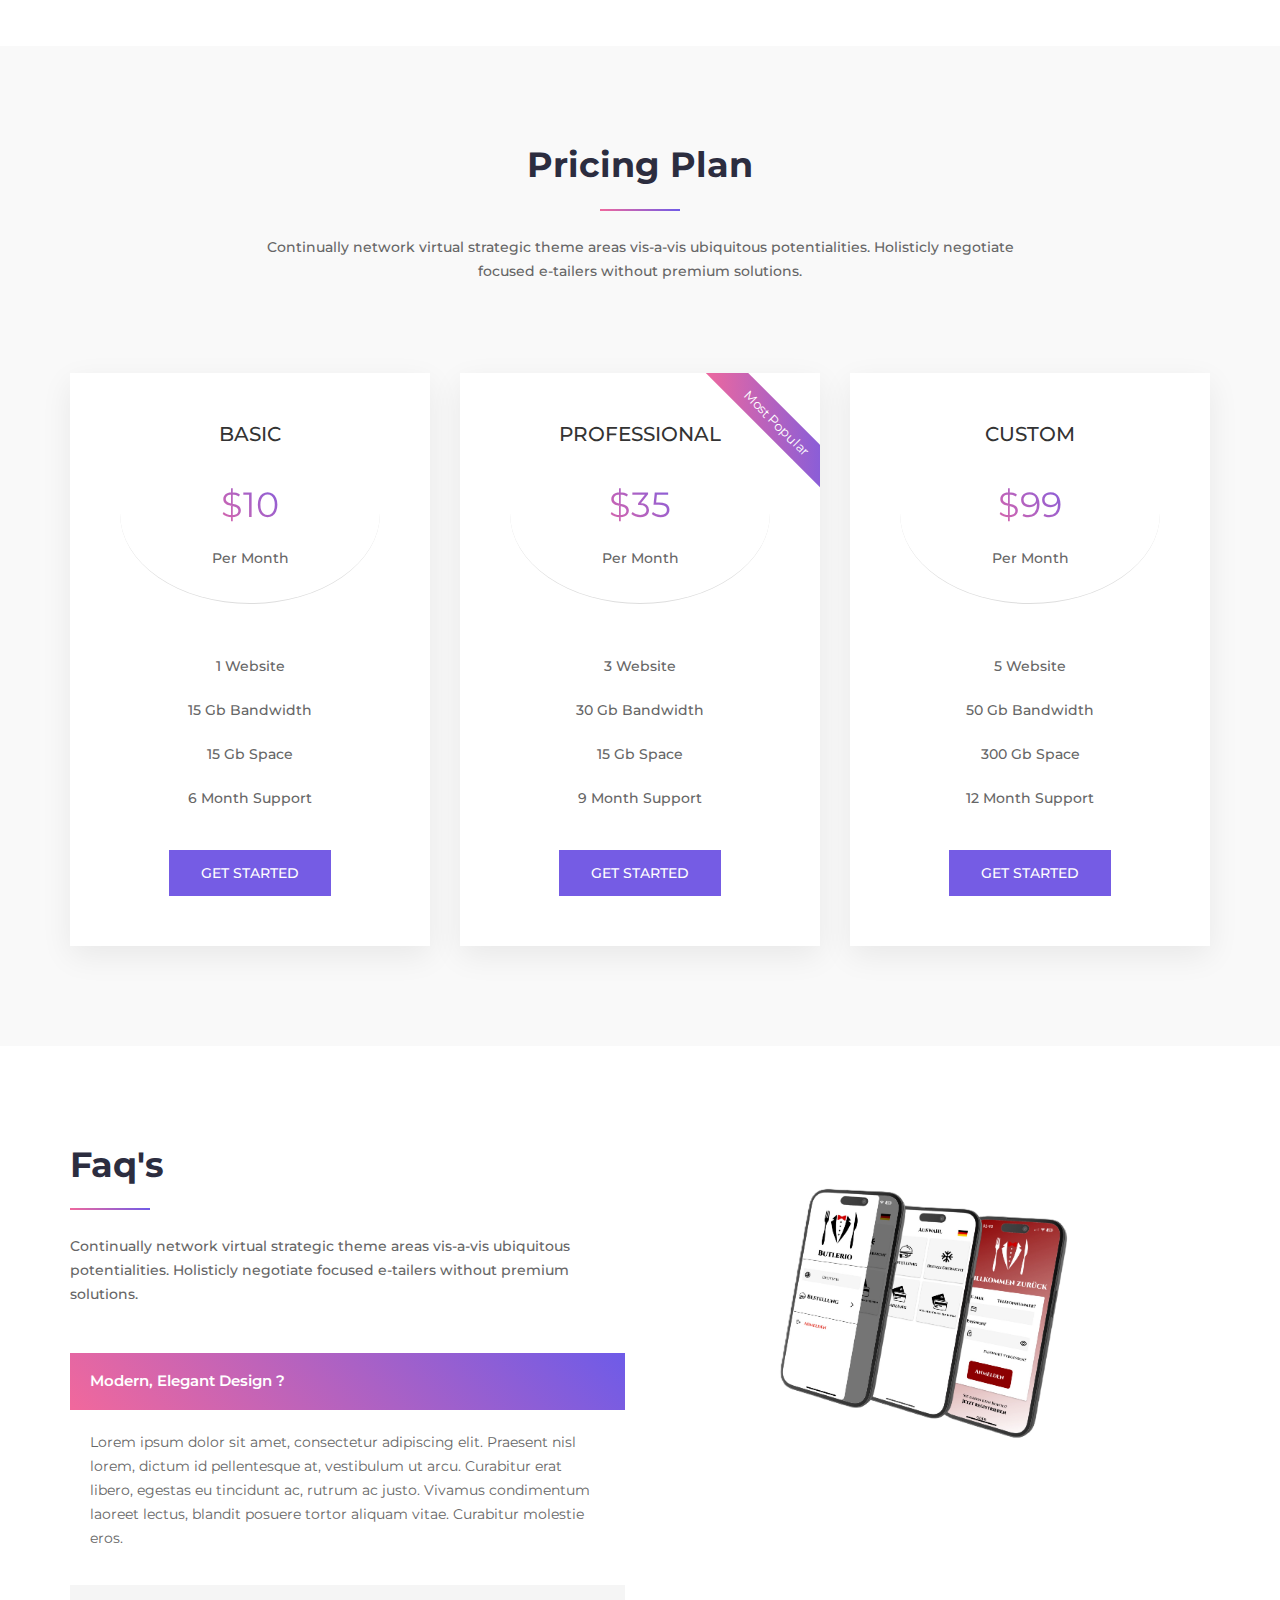
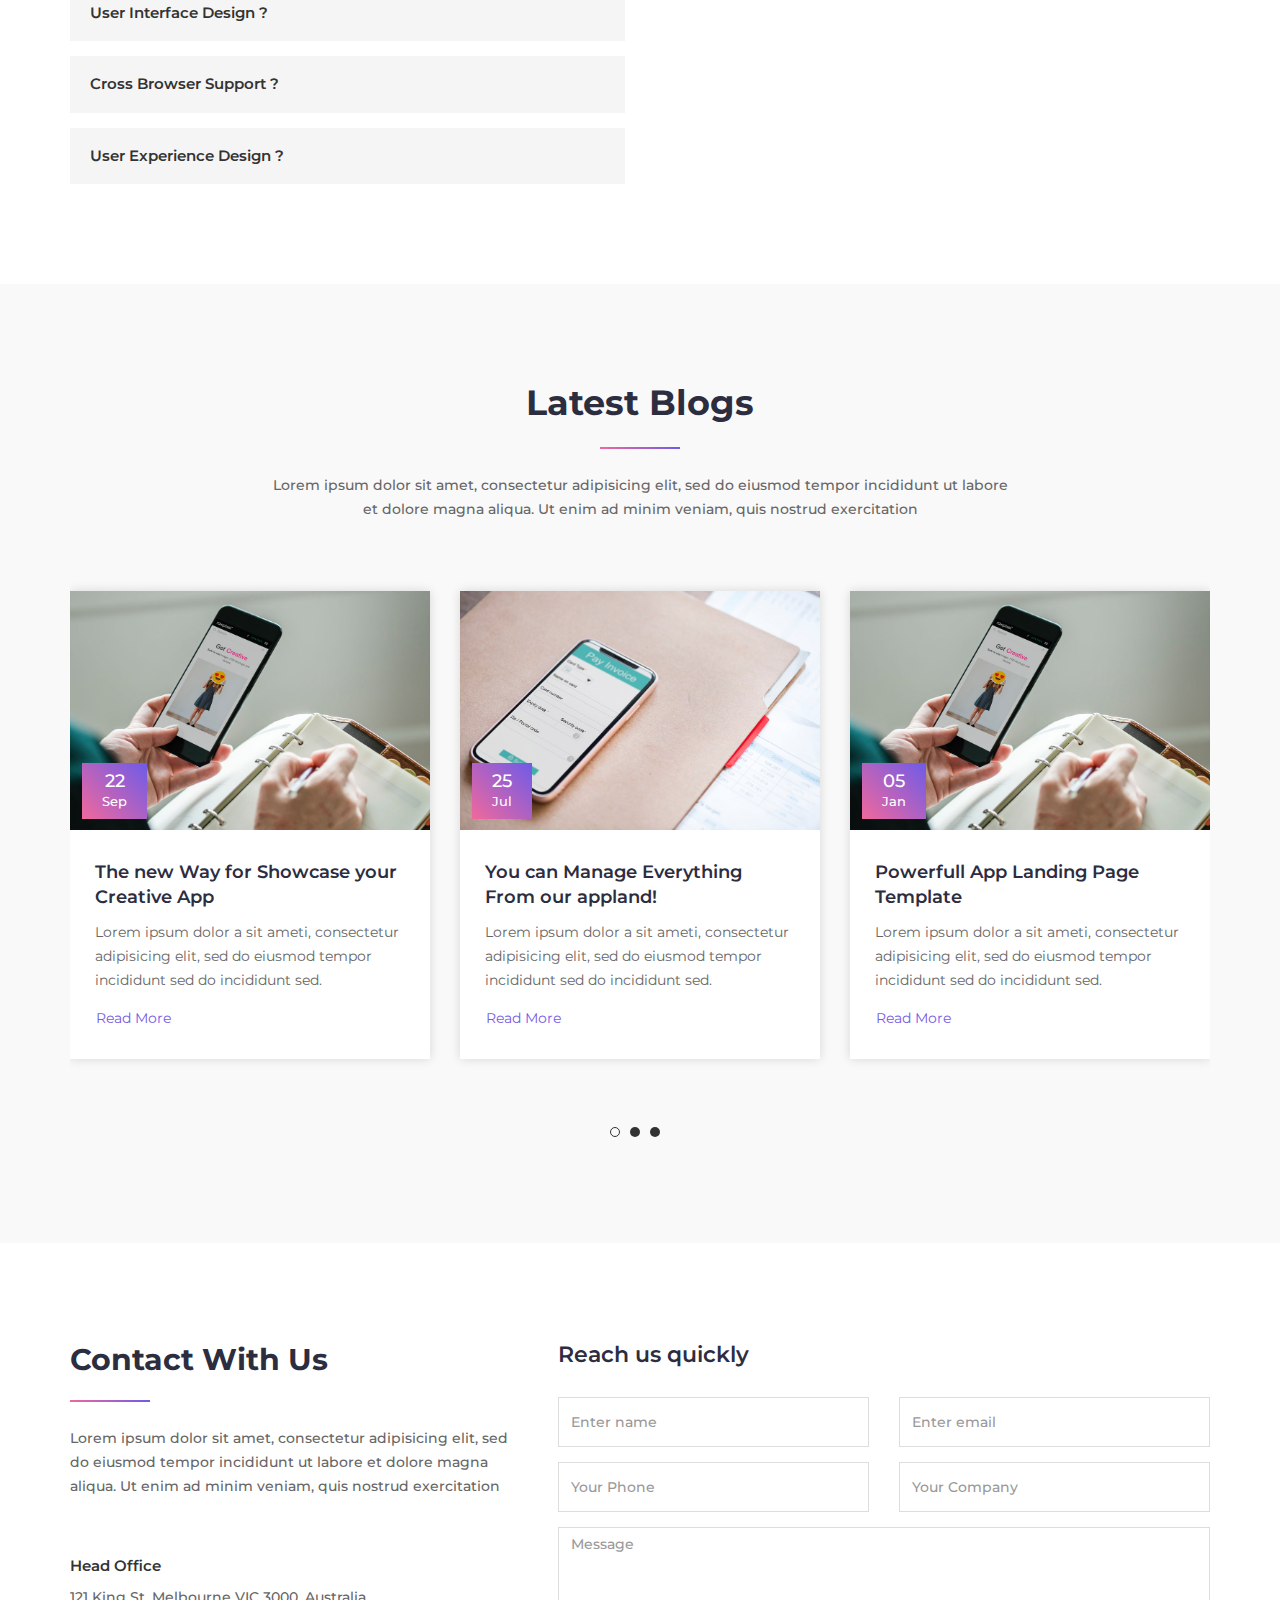
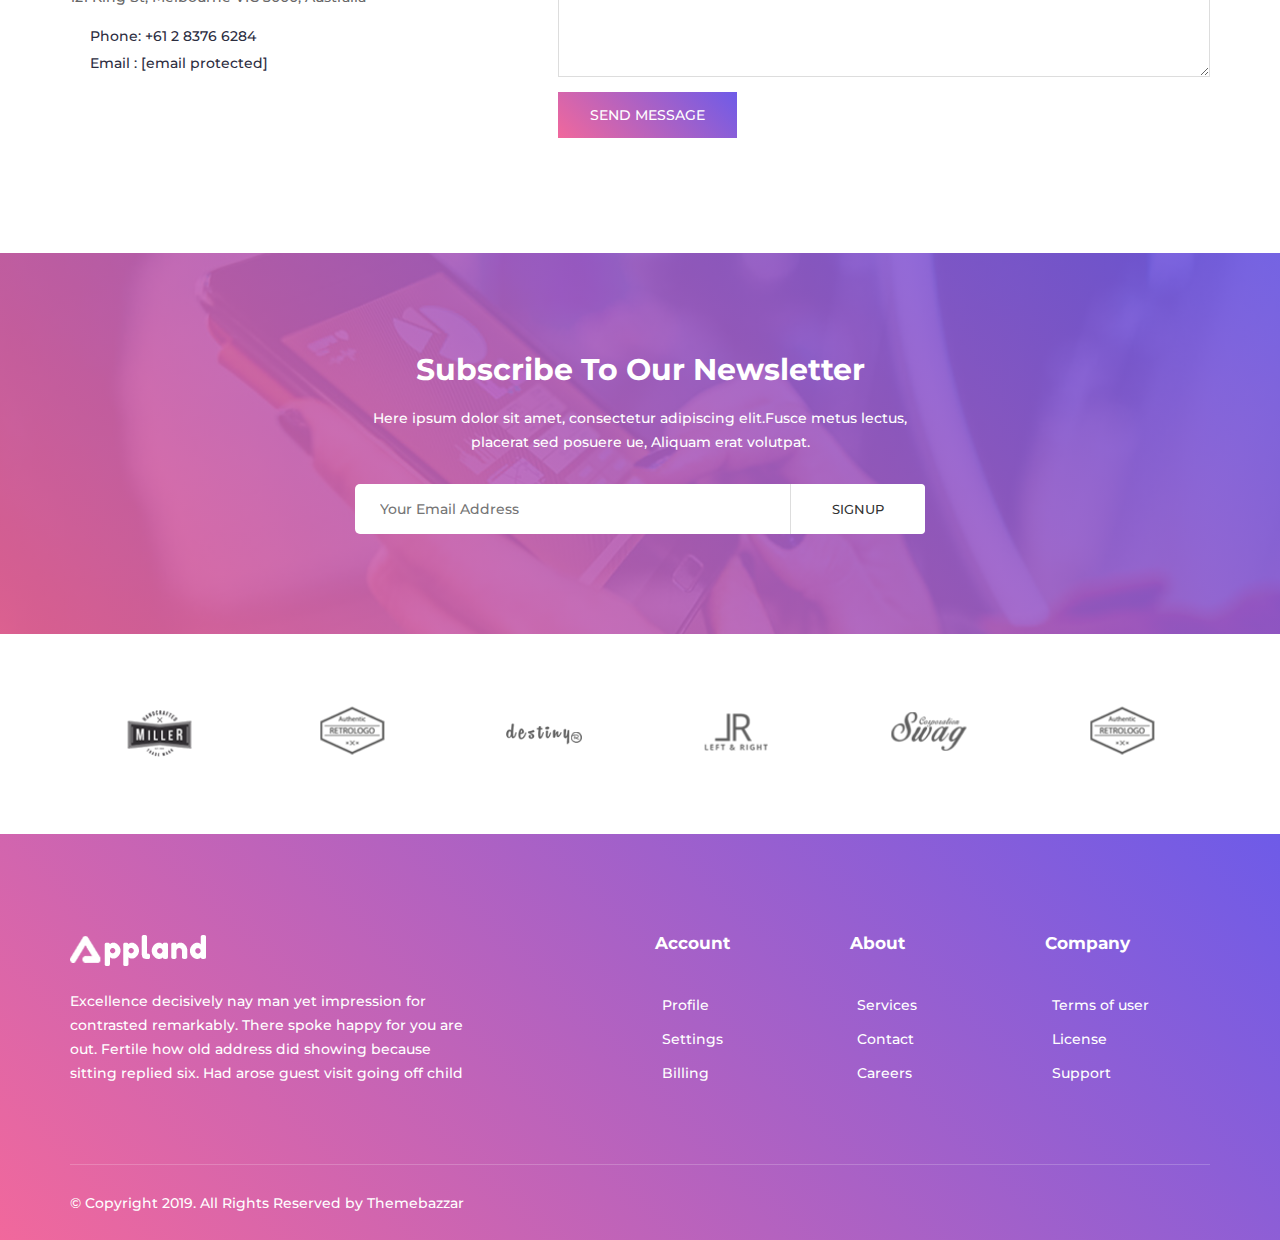
==== commit 08a4bead: "Update index.html" ====
--- a/index.html
+++ b/index.html
@@ -99,7 +99,7 @@
       <div class="col-md-6">
         <div class="hero-content-wrap">
           <div class="hero-content typed-strings">
-            <h1>Apelane Provide <br><span class="typed"></span></h1>
+            <h1>Butlerio OnFire!!!<br><span class="typed"></span></h1>
             <p>Our software platform and custom development allow healthcare institutions to create comprehensive cross-platform solutions that ensure positive patient experiences.</p>
             <div class="slider-action-btn">
               <a href="#" class="btn btn-icon"><i class="fa-brands fa-apple"></i></a>
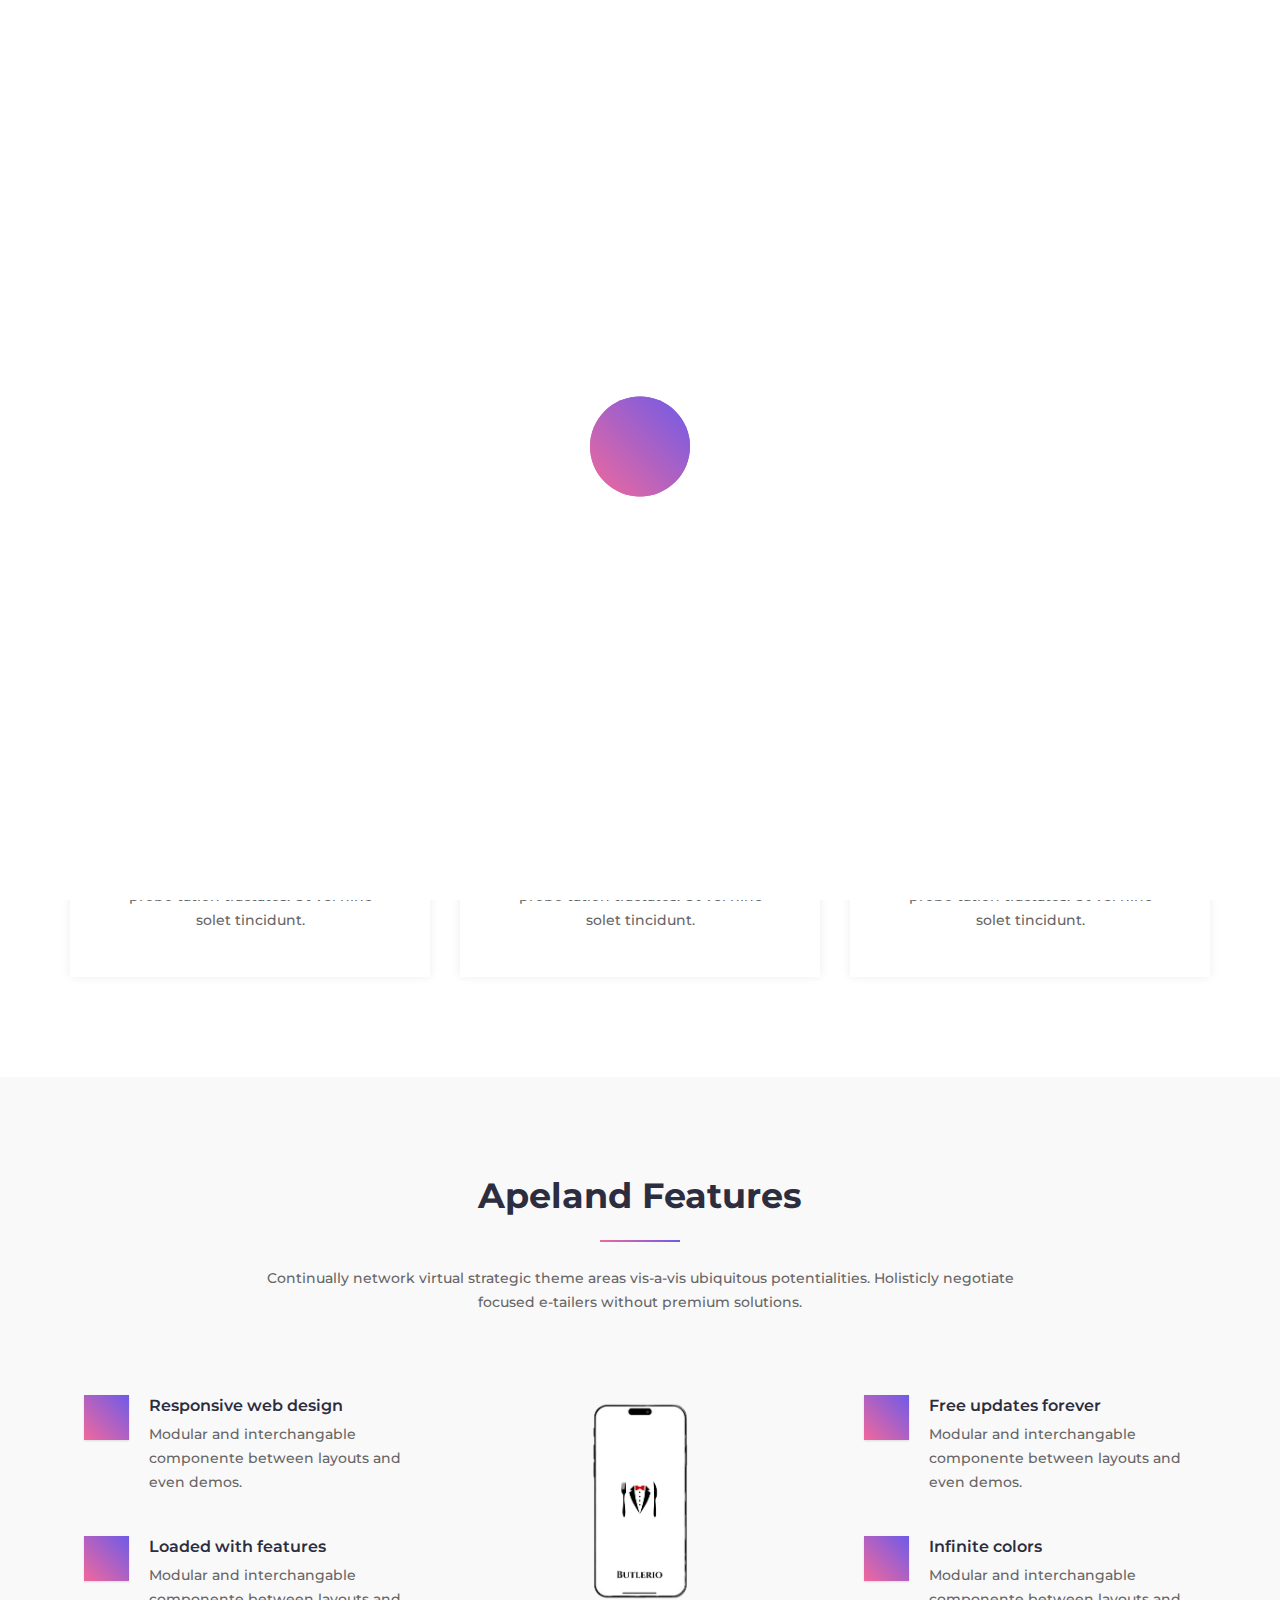
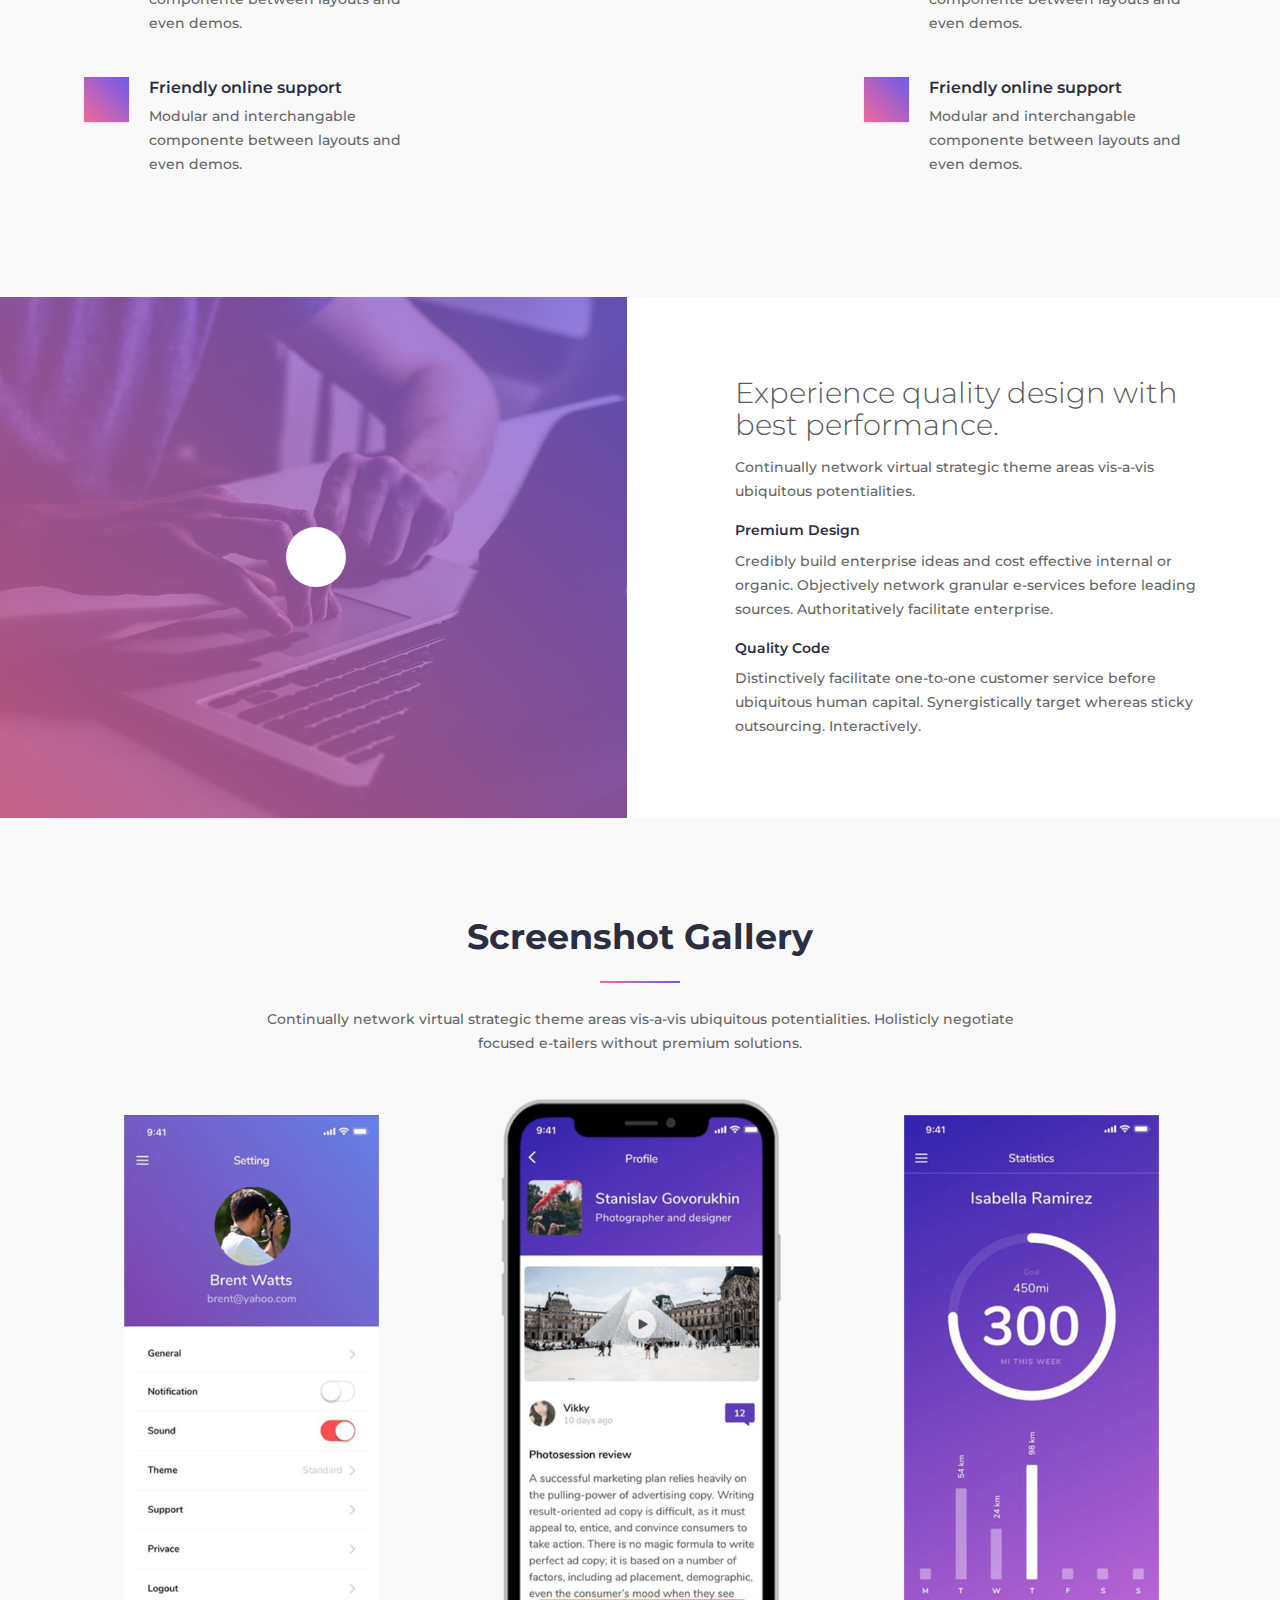
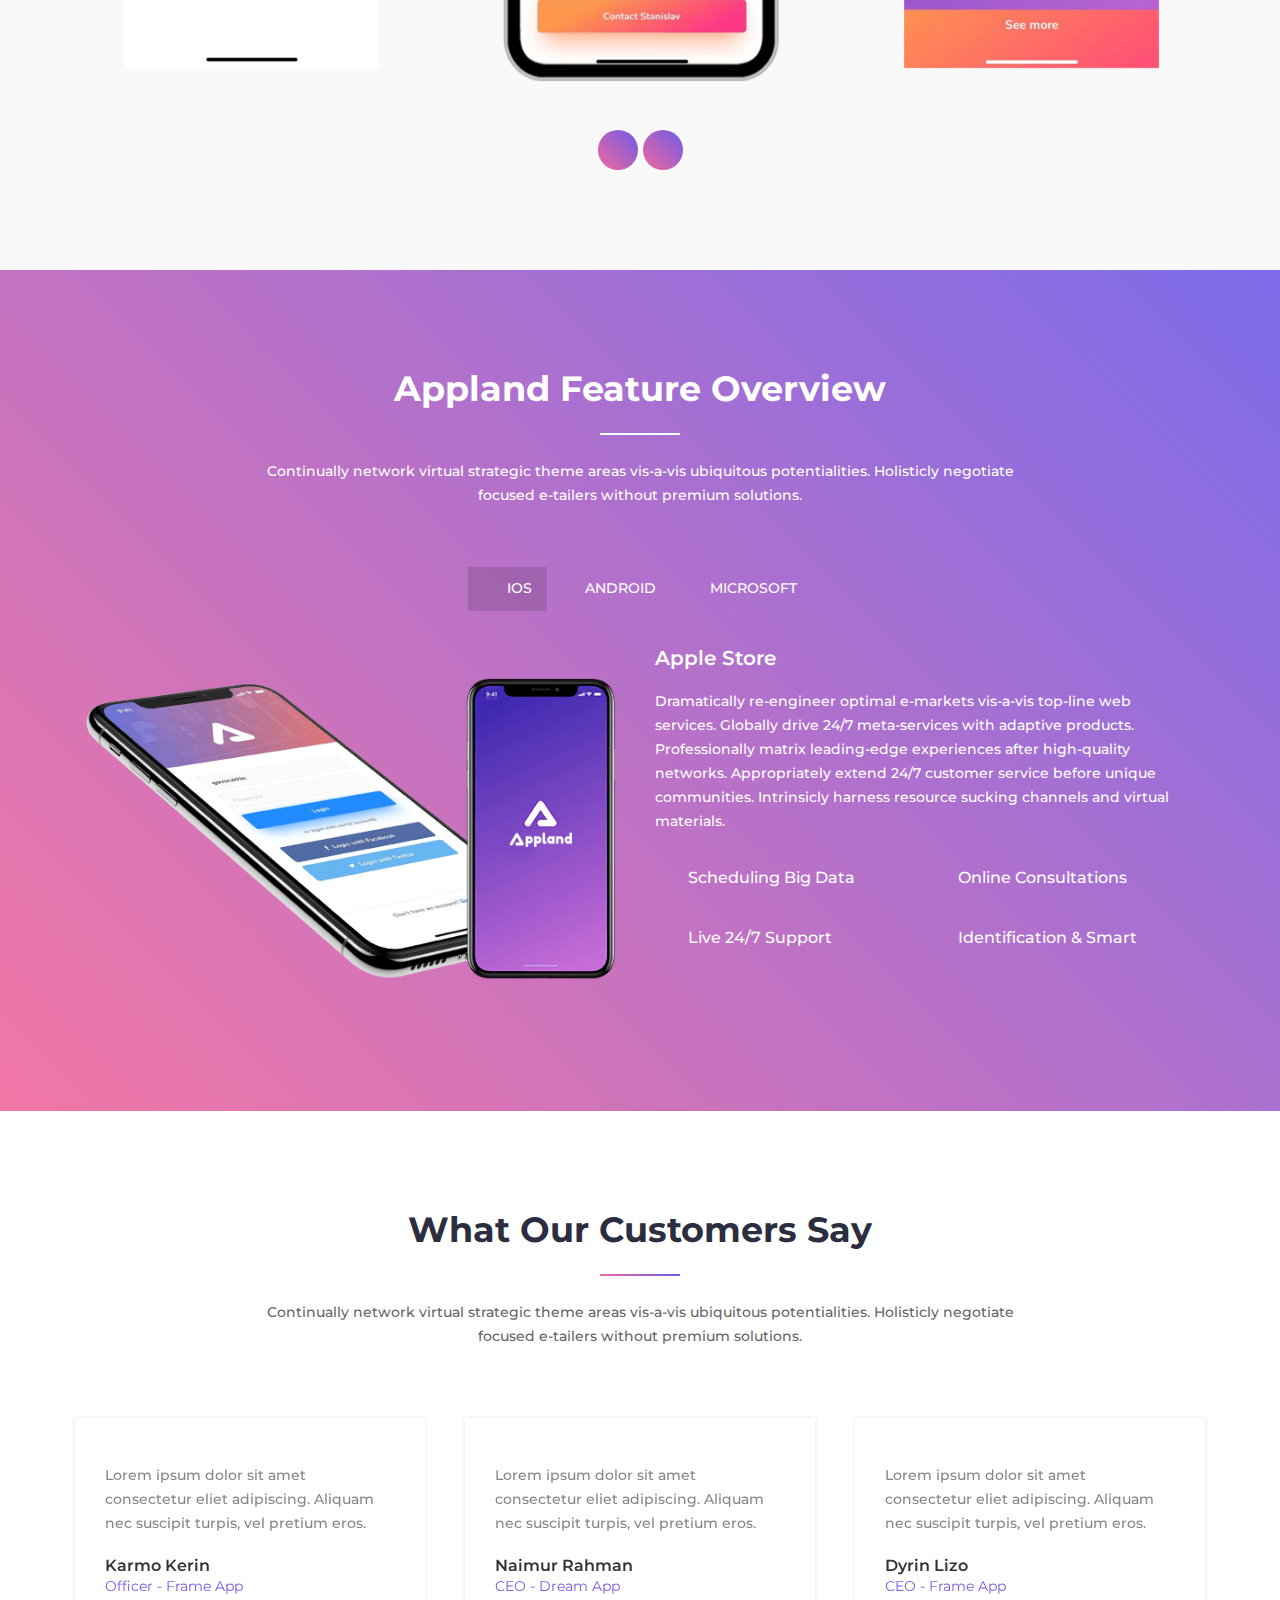
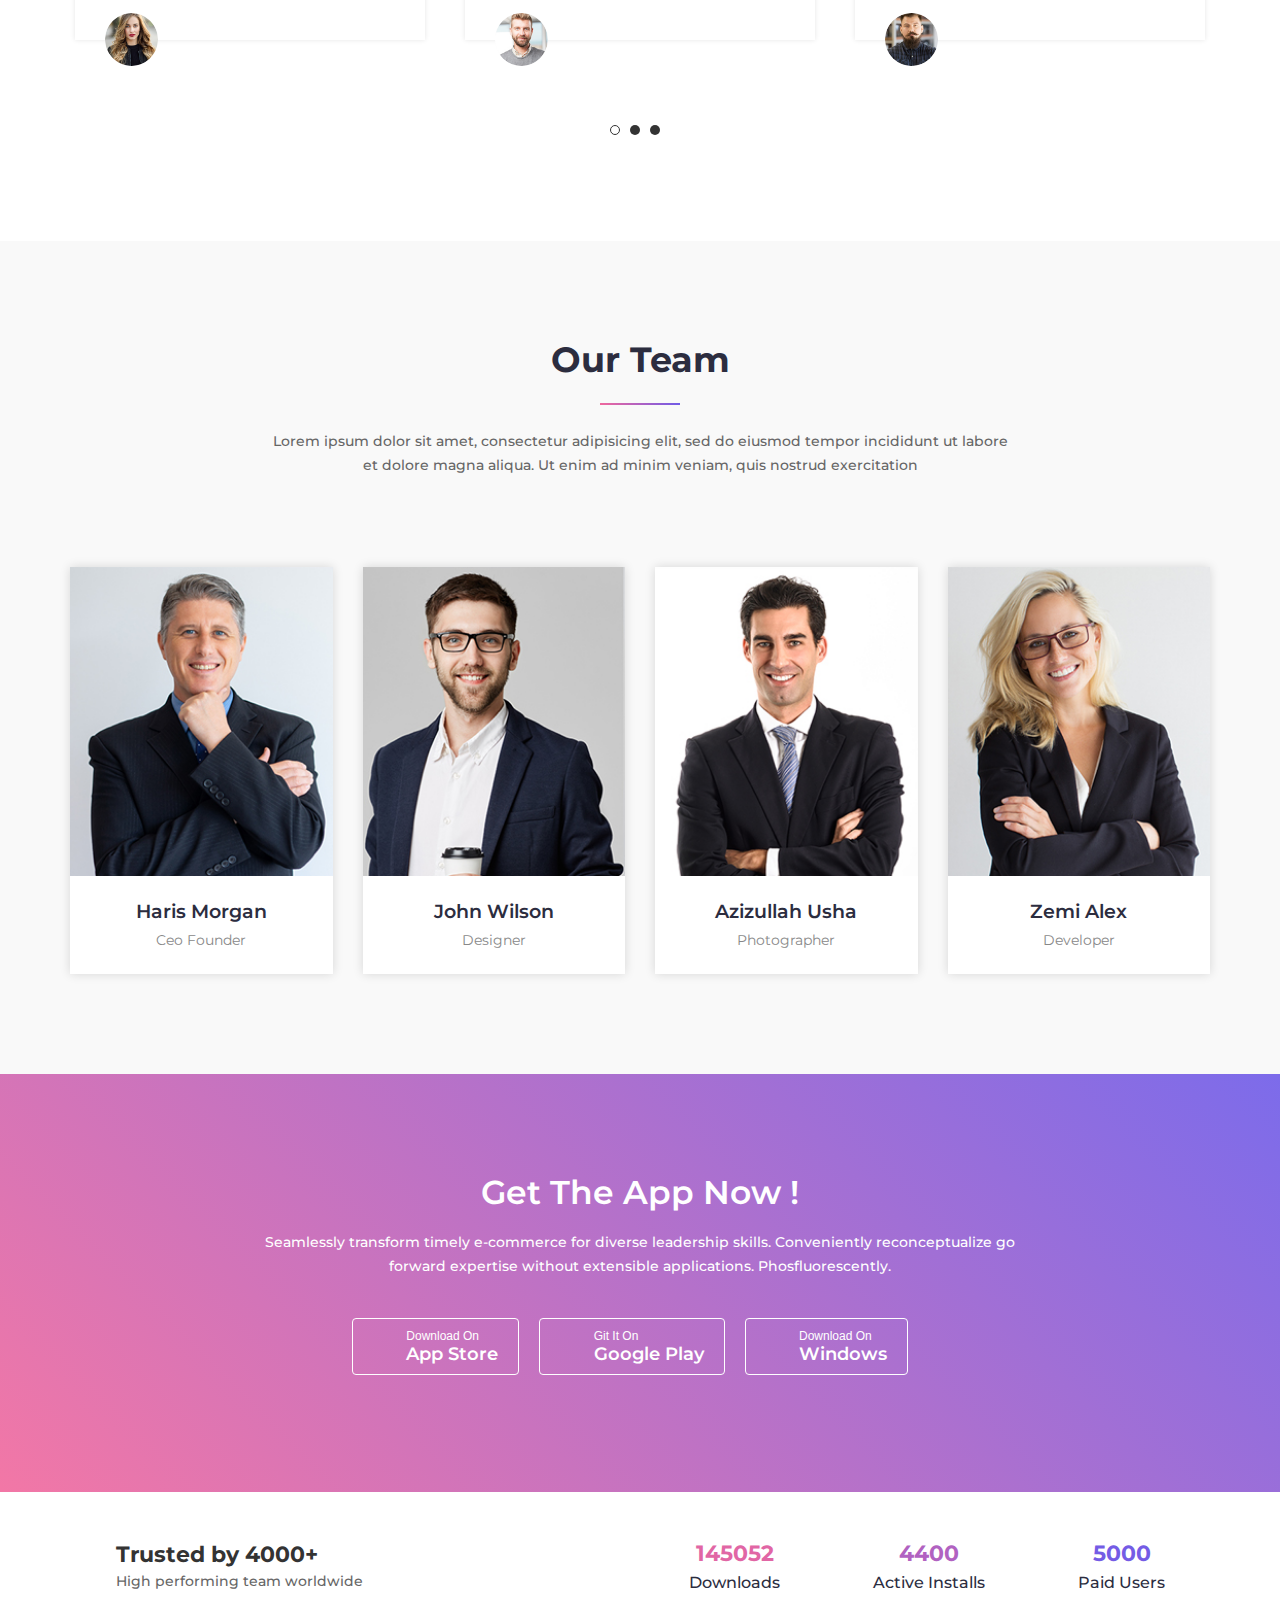
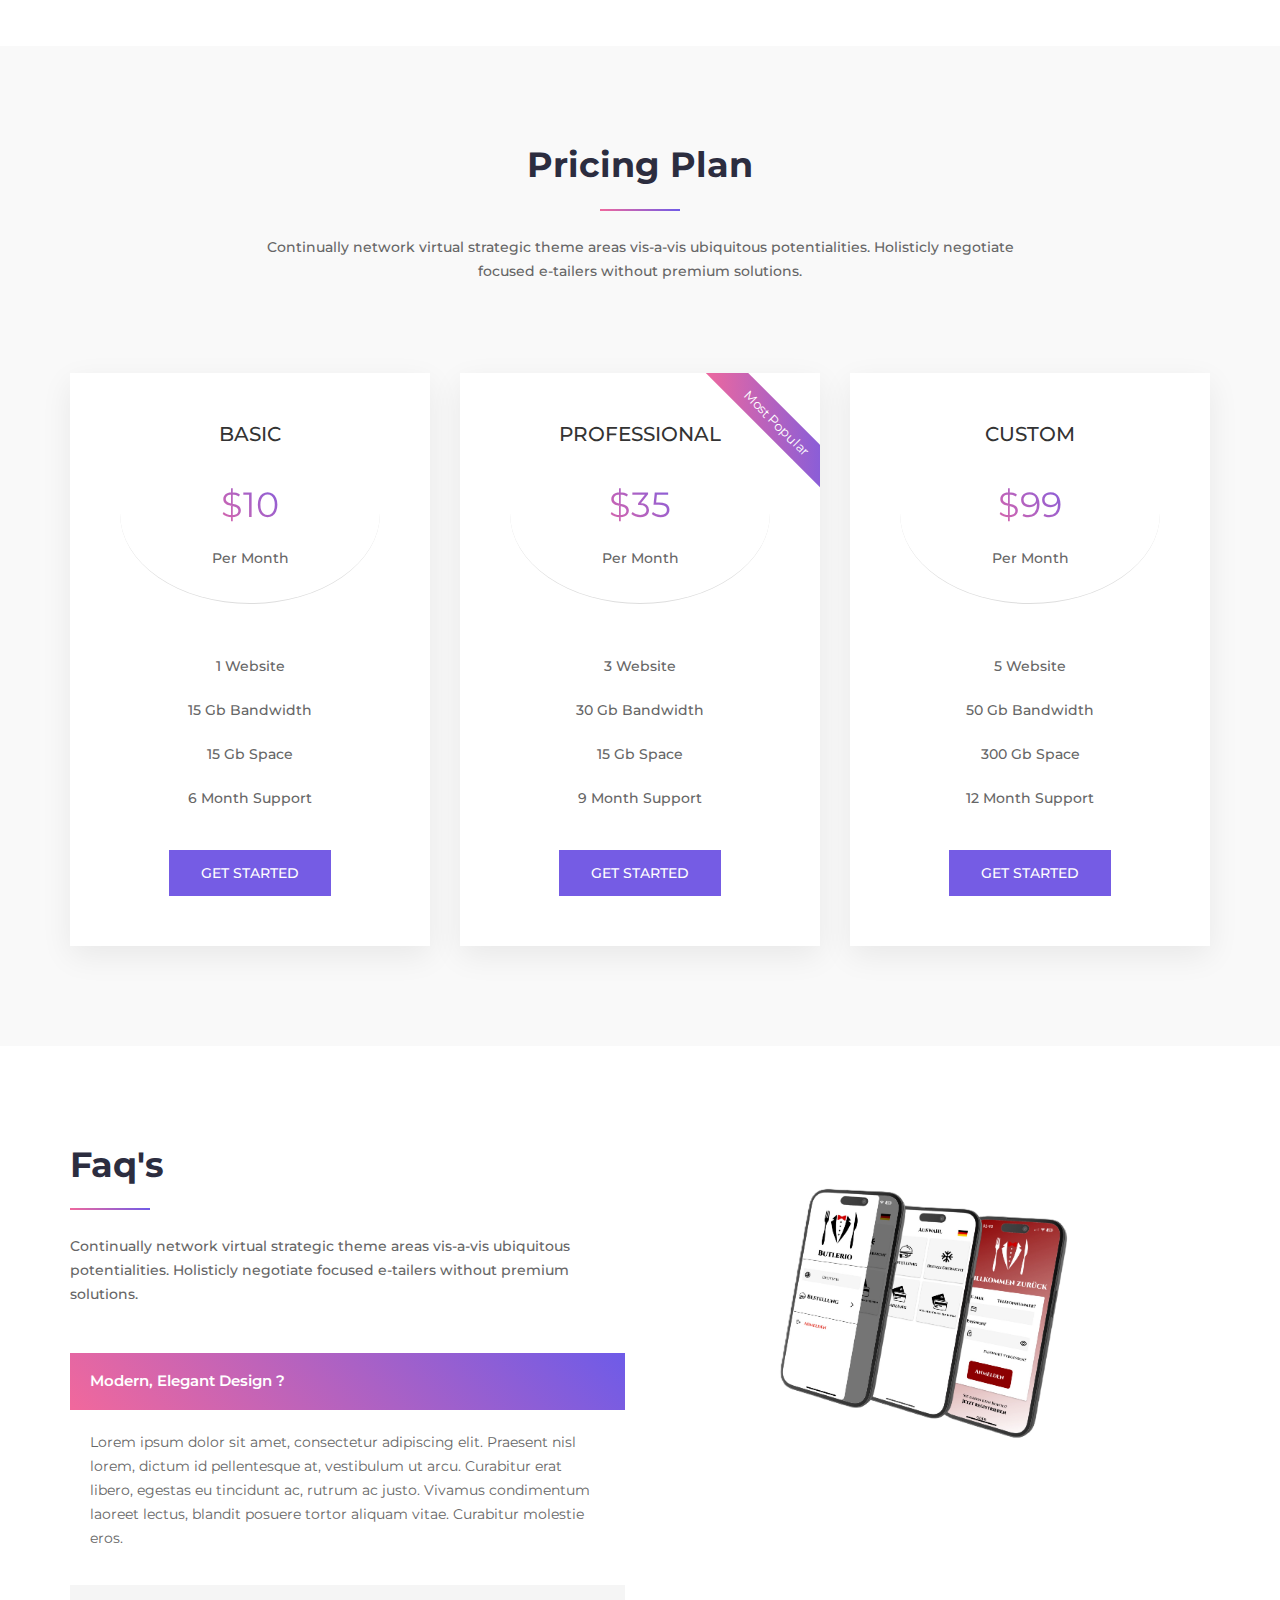
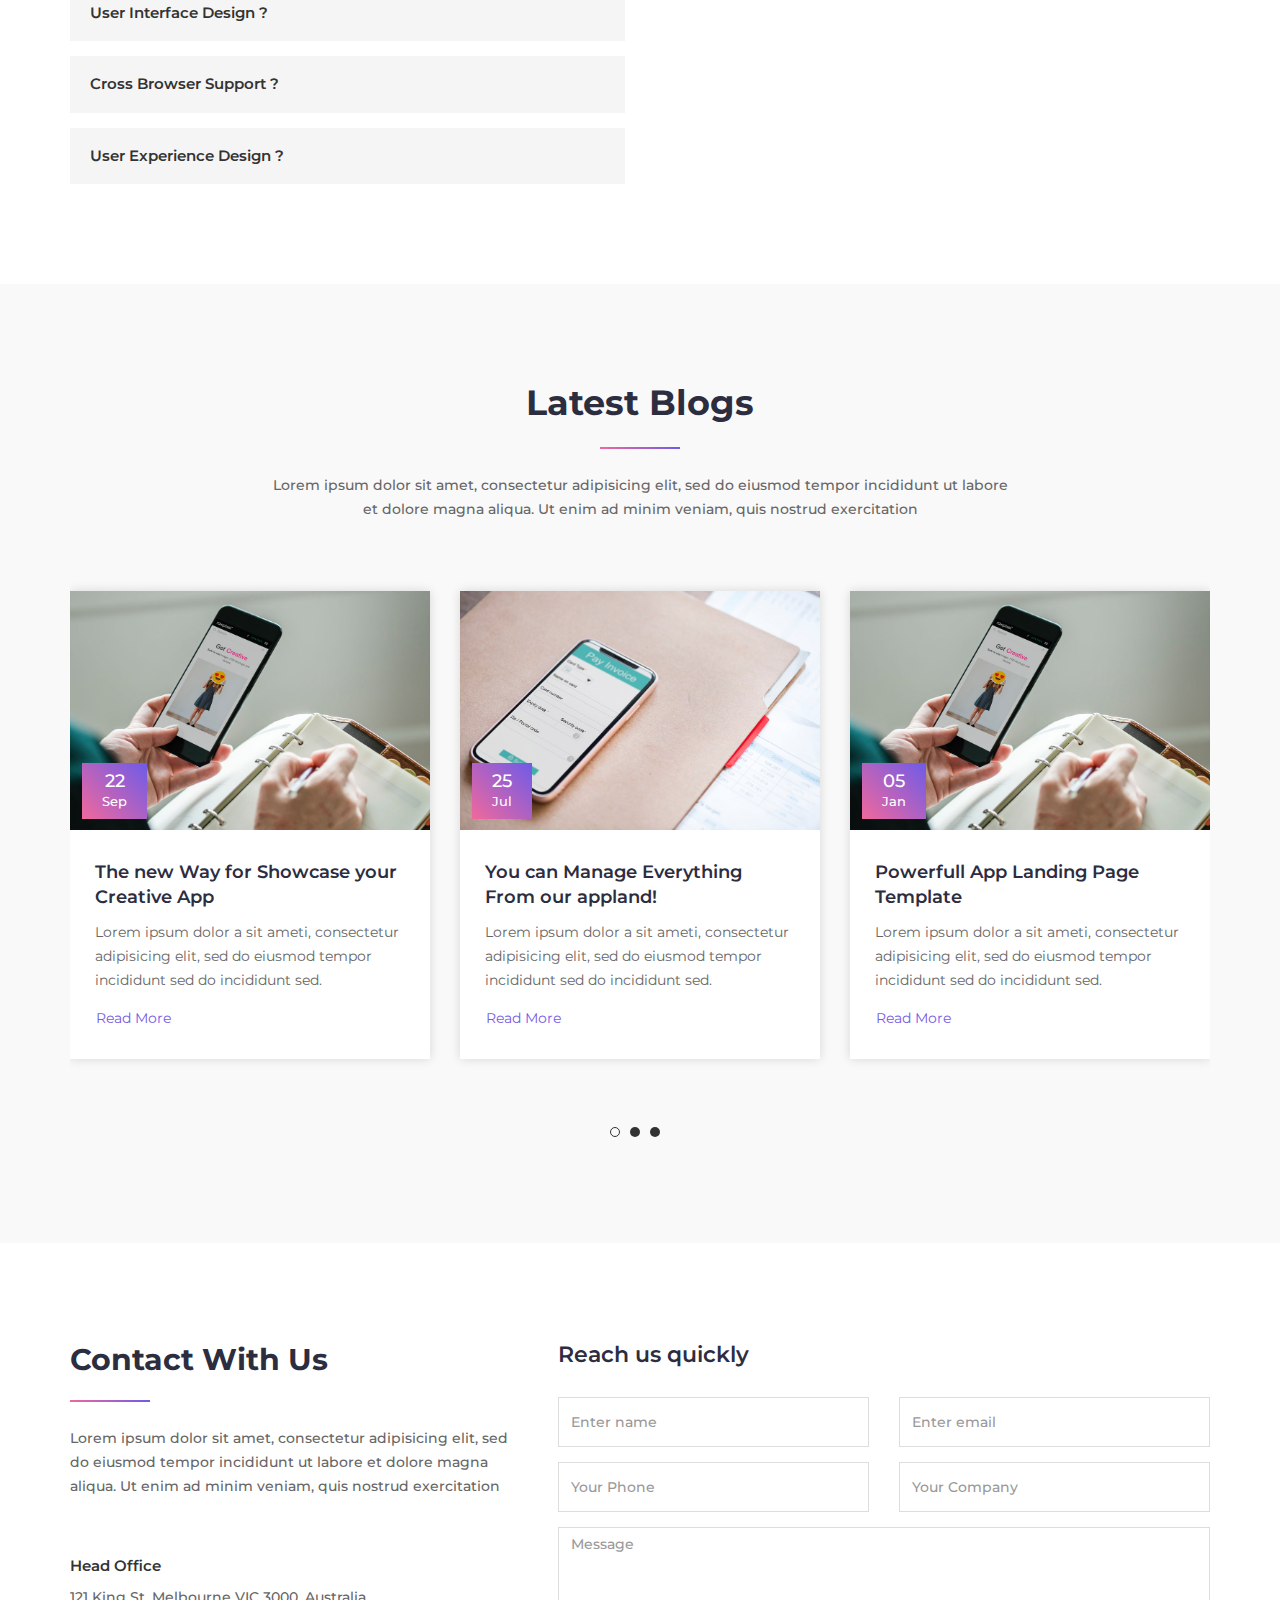
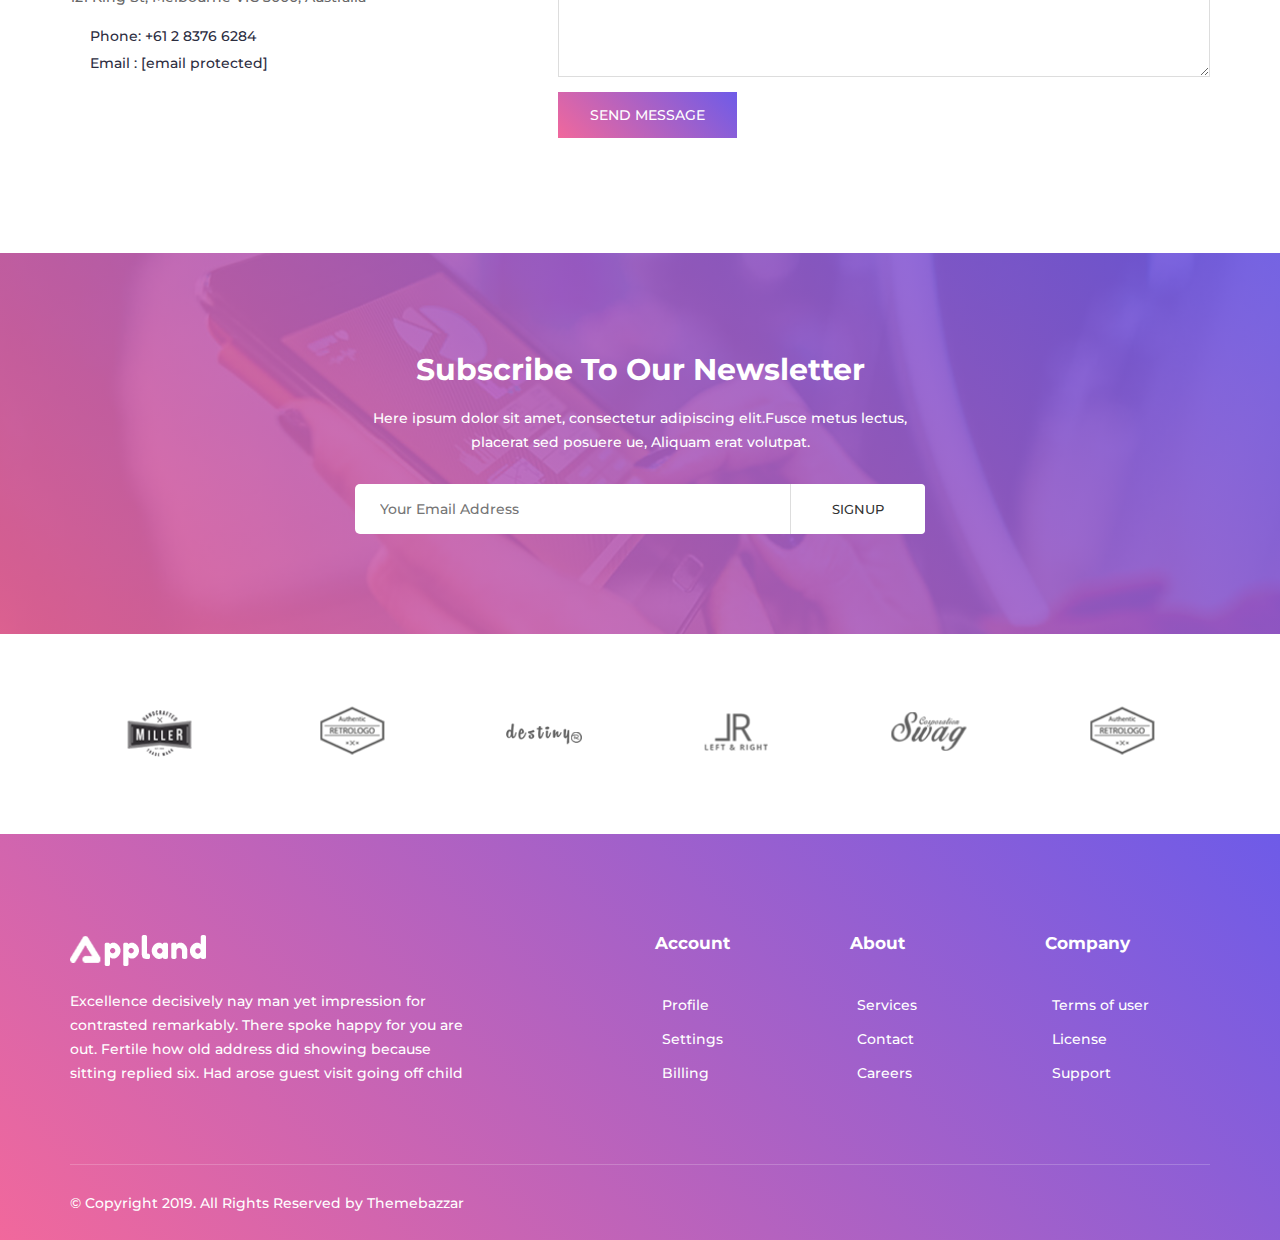
==== commit cab96a72: "Update index.html" ====
--- a/index.html
+++ b/index.html
@@ -243,7 +243,7 @@
       <!-- Freature Image -->
       <div class="col-md-4 hidden-sm hidden-xs">
         <div class="feature-image">
-          <img src="img/feature-image.png" style="width: 300px; height: auto;" class="pos-hcenter img-responsive" alt="">
+          <img src="img/feature-image.png" class="pos-hcenter img-responsive" alt="">
         </div>
       </div>
       <!-- /End Freature Image -->
